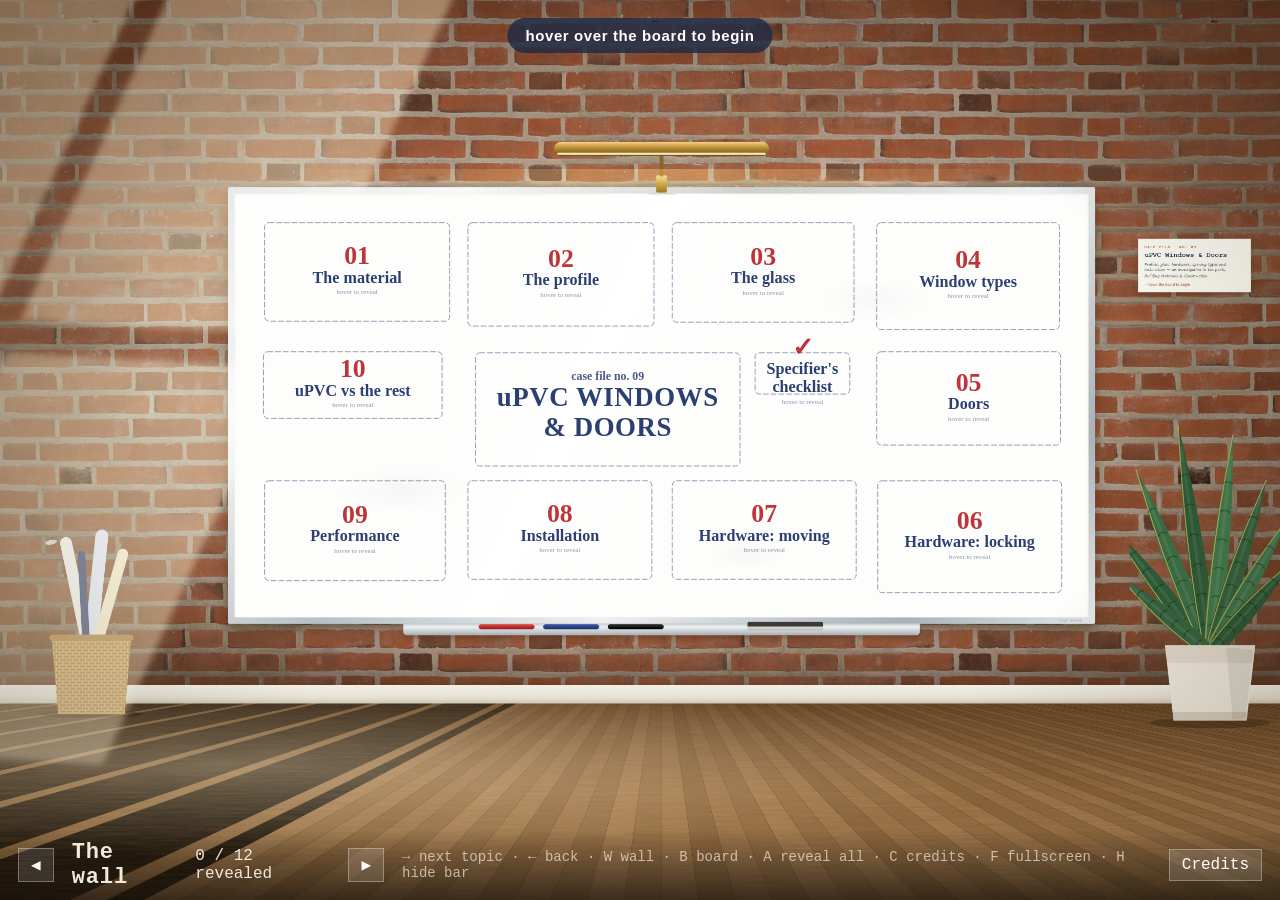
==== index.html @ 3cef437e "Fix wall image version string Co-Authored-By: Claude Opus 5.5 <noreply@anthropic.com>" ====
<!doctype html>
<html lang="en">
<head>
<meta charset="utf-8">
<meta name="viewport" content="width=device-width,initial-scale=1">
<title>uPVC Case Wall</title>
<style>

:root{
  --cork:#b07d4f; --ink:#1f2a44; --red:#b3121b; --paper:#fbf8f1; --note:#ffe36e; --note2:#ffd1dc; --note3:#c9f2c7;
  --hand:'Segoe Print','Ink Free','Bradley Hand','Comic Sans MS',cursive;
  --type:'Courier New',Courier,monospace;
  --body:'Segoe UI',Roboto,Helvetica,Arial,sans-serif;
}
*{box-sizing:border-box}
html,body{margin:0;height:100%;overflow:hidden;background:#2b1d12;font-family:var(--body);color:var(--ink)}
#viewport{position:fixed;inset:0;overflow:hidden;cursor:default}
#world{position:absolute;left:0;top:0;width:7600px;height:3600px;transform-origin:0 0;
  transition:transform 1.25s cubic-bezier(.65,0,.3,1);
  background-color:var(--cork);
  background-image:
    url("data:image/svg+xml,%3Csvg xmlns='http://www.w3.org/2000/svg' width='300' height='300'%3E%3Cfilter id='n'%3E%3CfeTurbulence type='fractalNoise' baseFrequency='.9' numOctaves='3' stitchTiles='stitch'/%3E%3CfeColorMatrix values='0 0 0 0 .25 0 0 0 0 .15 0 0 0 0 .05 0 0 0 .55 0'/%3E%3C/filter%3E%3Crect width='300' height='300' filter='url(%23n)'/%3E%3C/svg%3E"),
    url("data:image/svg+xml,%3Csvg xmlns='http://www.w3.org/2000/svg' width='600' height='600'%3E%3Cfilter id='m'%3E%3CfeTurbulence type='fractalNoise' baseFrequency='.012' numOctaves='2'/%3E%3CfeColorMatrix values='0 0 0 0 .95 0 0 0 0 .75 0 0 0 0 .5 0 0 0 .35 0'/%3E%3C/filter%3E%3Crect width='600' height='600' filter='url(%23m)'/%3E%3C/svg%3E");
}
#world::before{content:"";position:absolute;inset:-2500px;background:inherit;z-index:-1}
.cluster{position:absolute}
.item{position:absolute;transform:rotate(var(--r,0deg));transition:opacity .8s, filter .8s, box-shadow .4s;
  box-shadow:3px 6px 14px rgba(30,15,0,.45);cursor:zoom-in}
.item:hover{box-shadow:5px 10px 24px rgba(30,15,0,.6)}
.future .item{opacity:.28;filter:grayscale(.8) blur(1.2px)}
.current .item{opacity:1}

/* heading tabs */
.head{background:#1f2a44;color:#fff;padding:18px 26px 16px;font-family:var(--type);letter-spacing:.06em}
.head .no{color:#ffcf4a;font-size:22px;display:block}
.head h2{margin:2px 0 0;font-size:38px;line-height:1.1;text-transform:uppercase}
.head p{margin:8px 0 0;font-family:var(--hand);font-size:19px;color:#cfd8ee;letter-spacing:0}

/* index card */
.card{background:var(--paper);padding:22px 24px 20px;
  background-image:linear-gradient(transparent 46px,#e8a3a3 46px,#e8a3a3 48px,transparent 48px),
  repeating-linear-gradient(transparent 0 33px,#cfe0ef 33px 34px);background-position:0 0,0 14px}
.card h3{margin:0 0 14px;font-family:var(--type);font-size:23px;text-transform:uppercase;letter-spacing:.04em;color:var(--red);line-height:24px}
.card p,.card li{font-size:19px;line-height:28px;margin:0 0 6px}
.card ul,.card ol{margin:0;padding-left:22px}
.card b{color:#000}
.card .src{font-size:13px;color:#667;margin-top:8px;line-height:17px}

/* sticky note */
.note{background:var(--note);padding:26px 22px 22px;font-family:var(--hand);font-size:26px;line-height:1.25;text-align:center;
  box-shadow:2px 8px 12px rgba(30,15,0,.4)}
.note.pink{background:var(--note2)} .note.green{background:var(--note3)}
.note small{display:block;font-size:17px;margin-top:8px;opacity:.75}

/* polaroid */
.photo{background:#fff;padding:14px 14px 10px;margin:0}
.photo img{display:block;width:100%;height:auto}
.photo figcaption{font-family:var(--hand);font-size:19px;line-height:1.3;padding:10px 4px 2px;color:#222}
.photo figcaption small{display:block;font-family:var(--body);font-size:11.5px;color:#888;margin-top:5px;line-height:1.3}

/* drafting sheet */
.sheet{background:#fdfdfb;padding:18px 20px 16px;
  background-image:linear-gradient(#e3ecf5 1px,transparent 1px),linear-gradient(90deg,#e3ecf5 1px,transparent 1px);
  background-size:20px 20px;border:1px solid #c8d3df}
.sheet h3{margin:0 0 6px;font-family:var(--type);font-size:21px;text-transform:uppercase;letter-spacing:.05em;color:var(--ink)}
.sheet .sub{font-family:var(--hand);font-size:17px;color:#555;margin:0 0 8px}
.sheet svg{display:block;width:100%;height:auto}
.sheet .titleblock{display:flex;justify-content:space-between;border-top:2px solid var(--ink);margin-top:8px;padding-top:5px;font-family:var(--type);font-size:12px;color:#445}
svg text{font-family:'Segoe UI',Arial,sans-serif}
.lbl{font-size:15px;fill:#1f2a44}
.lblb{font-size:15px;fill:#b3121b;font-weight:700}
.num{font-size:15px;font-weight:700;fill:#fff;text-anchor:middle;dominant-baseline:central}
.hatch{fill:url(#hatch)}

/* tape strip */
.tape::before{content:"";position:absolute;top:-16px;left:50%;width:120px;height:32px;margin-left:-60px;
  background:rgba(240,235,200,.75);transform:rotate(-3deg);box-shadow:0 1px 2px rgba(0,0,0,.15)}

/* title card */
.title{background:#f4efe2;padding:40px 46px 34px;border:3px double #7a1b1b;text-align:center}
.title .stamp{display:inline-block;border:4px solid var(--red);color:var(--red);font-family:var(--type);font-weight:700;
  font-size:24px;padding:4px 16px;transform:rotate(-4deg);letter-spacing:.2em;opacity:.85}
.title h1{font-family:var(--type);font-size:72px;line-height:1.02;margin:18px 0 10px;letter-spacing:.02em}
.title h1 span{color:var(--red)}
.title p{font-family:var(--hand);font-size:26px;margin:6px 0}
.title .meta{font-family:var(--type);font-size:18px;color:#555;margin-top:18px;border-top:1px dashed #999;padding-top:12px}

table.cmp{border-collapse:collapse;width:100%;font-size:18px}
table.cmp th,table.cmp td{border:1px solid #9fb2c6;padding:7px 9px;text-align:left;vertical-align:top;background:rgba(255,255,255,.7)}
table.cmp th{background:#1f2a44;color:#fff;font-family:var(--type);font-size:17px;letter-spacing:.04em}
table.cmp td:first-child{font-weight:700;background:#eef3f8}
.win{color:#1a7f37;font-weight:700}

.flow{display:flex;flex-wrap:wrap;gap:10px 4px;align-items:center;margin-top:6px}
.flow span{background:#fff;border:2px solid var(--ink);padding:6px 10px;font-size:16px;font-weight:600}
.flow i{font-style:normal;color:var(--red);font-weight:700;font-size:20px}

/* strings & pins */
#strings,#pins{position:absolute;left:0;top:0;pointer-events:none;overflow:visible}
#pins{z-index:3}
#pins .pin{transition:opacity .8s}
#strings path{fill:none;stroke:#a5141c;stroke-width:3.2;stroke-linecap:round;filter:drop-shadow(2px 5px 2px rgba(0,0,0,.35));
  transition:stroke-dashoffset 1.4s ease-in-out .55s}
#strings path.thin{stroke-width:2.2;stroke:#6b0f14}
#strings path.hidden{stroke-dashoffset:var(--len)!important}

/* multipoint animation */
.mpl .rod{animation:none}
.current .mpl .rod,.play .mpl .rod{animation:rod 5s ease-in-out infinite}
.current .mpl .hdl,.play .mpl .hdl{animation:hdl 5s ease-in-out infinite}
@keyframes rod{0%,15%{transform:translateY(0)}35%,75%{transform:translateY(26px)}95%,100%{transform:translateY(0)}}
@keyframes hdl{0%,15%{transform:rotate(0deg)}35%,75%{transform:rotate(90deg)}95%,100%{transform:rotate(0deg)}}
.mpl .hdl{transform-origin:200px 280px;transform-box:view-box}
.mpl .state{font-family:var(--type)}

/* HUD */
#hud{position:fixed;left:0;right:0;bottom:0;display:flex;align-items:center;gap:18px;padding:10px 18px;
  background:linear-gradient(transparent,rgba(10,6,2,.85));color:#f3e9d8;font-family:var(--type);font-size:16px;z-index:5;
  transition:opacity .4s}
#hud .t{font-size:22px;font-weight:700;letter-spacing:.04em}
#hud .k{margin-left:auto;opacity:.7;font-size:14px}
#hud button{background:rgba(255,255,255,.12);color:#fff;border:1px solid rgba(255,255,255,.3);font:inherit;padding:6px 12px;cursor:pointer}
#hud button:hover{background:rgba(255,255,255,.25)}
#bar{position:fixed;left:0;top:0;height:4px;background:var(--red);z-index:6;transition:width .8s}
body.still *{transition:none!important}
body.clean #hud{opacity:0} body.clean #hud:hover{opacity:1}

#credits{position:fixed;inset:0;background:rgba(10,6,2,.82);display:none;z-index:10;overflow:auto;padding:40px 16px}
#credits.on{display:block}
#credits .in{max-width:900px;margin:0 auto;background:var(--paper);padding:30px 34px;font-size:15px;line-height:1.5}
#credits h2{font-family:var(--type);margin-top:0}
#credits a{color:#1d4f91;word-break:break-all}
#credits li{margin-bottom:6px}


/* ================= WALL SCENE ================= */
html,body{background:#cfc5b6}
#world{background:none!important;box-shadow:none!important;width:7600px;height:3600px}
#world::before{content:"";position:absolute;left:-7000px;top:-6000px;width:22000px;height:16000px;z-index:-3;
  background-color:#8a4a32;
  background-image:
    radial-gradient(ellipse 22% 26% at 30% 46%, rgba(255,235,205,.18), rgba(255,235,205,0) 70%),
    linear-gradient(to bottom, rgba(25,12,6,.45), rgba(25,12,6,0) 30%, rgba(25,12,6,0) 62%, rgba(25,12,6,.38) 66.5%),
    radial-gradient(ellipse 34% 30% at 49% 48%, rgba(0,0,0,0) 45%, rgba(20,10,5,.42)),
    url("tex/bricks.jpg");
  background-size:auto,auto,auto,5200px 5200px;
  background-position:0 0,0 0,0 0,1200px 330px}
#world::after{content:none;
  background-image:
    radial-gradient(ellipse 60% 45% at 52% 38%, rgba(255,250,240,.55), rgba(255,250,240,0) 70%),
    url("data:image/svg+xml,%3Csvg xmlns='http://www.w3.org/2000/svg' width='900' height='900'%3E%3Cfilter id='w'%3E%3CfeTurbulence type='fractalNoise' baseFrequency='.0045' numOctaves='4' seed='7'/%3E%3CfeColorMatrix values='0 0 0 0 .55 0 0 0 0 .47 0 0 0 0 .38 0 0 0 .28 0'/%3E%3C/filter%3E%3Crect width='900' height='900' filter='url(%23w)'/%3E%3C/svg%3E"),
    url("data:image/svg+xml,%3Csvg xmlns='http://www.w3.org/2000/svg' width='260' height='260'%3E%3Cfilter id='g'%3E%3CfeTurbulence type='fractalNoise' baseFrequency='.75' numOctaves='2'/%3E%3CfeColorMatrix values='0 0 0 0 .4 0 0 0 0 .34 0 0 0 0 .28 0 0 0 .22 0'/%3E%3C/filter%3E%3Crect width='260' height='260' filter='url(%23g)'/%3E%3C/svg%3E");
  background-size:auto,2400px 2400px,520px 520px}
.scene{position:absolute;pointer-events:none}
#floorold{display:none;
  background:
    linear-gradient(rgba(40,22,8,.55),rgba(40,22,8,0) 260px),
    repeating-linear-gradient(90deg,rgba(0,0,0,.18) 0 4px,transparent 4px 520px),
    repeating-linear-gradient(90deg,#b98a5c 0 260px,#a97a4e 260px 520px,#c39466 520px 780px,#ad7f52 780px 1040px);}
#floorold::after{content:"";position:absolute;inset:0;opacity:.35;
  background:url("data:image/svg+xml,%3Csvg xmlns='http://www.w3.org/2000/svg' width='400' height='120'%3E%3Cfilter id='f'%3E%3CfeTurbulence type='fractalNoise' baseFrequency='.004 .09' numOctaves='3'/%3E%3CfeColorMatrix values='0 0 0 0 .25 0 0 0 0 .13 0 0 0 0 .05 0 0 0 .9 0'/%3E%3C/filter%3E%3Crect width='400' height='120' filter='url(%23f)'/%3E%3C/svg%3E");background-size:1600px 480px}
#skirting{left:-7000px;top:4400px;width:22000px;height:170px;z-index:-2;background:linear-gradient(#f4efe7,#e6dfd3 70%,#cfc6b8);box-shadow:0 -6px 18px rgba(80,60,30,.12)}

/* the board */
#board{position:absolute;left:-230px;top:-230px;width:8060px;height:4060px;z-index:-1;border-radius:14px;
  background:linear-gradient(135deg,#d9dde1,#f7f8f9 18%,#b9bfc6 40%,#eef0f2 62%,#aab1b8 85%,#e4e7ea);
  box-shadow:0 90px 160px rgba(60,40,20,.34),0 24px 40px rgba(60,40,20,.28);padding:60px;pointer-events:auto}
#board .face{position:absolute;inset:60px;border-radius:4px;background:#fdfdfc;overflow:hidden;
  box-shadow:inset 0 0 0 2px rgba(0,0,0,.06), inset 0 8px 30px rgba(0,0,0,.05)}
#board .face::before{content:"";position:absolute;inset:0;
  background:linear-gradient(115deg,rgba(255,255,255,0) 30%,rgba(255,255,255,.9) 42%,rgba(255,255,255,0) 52%),
  radial-gradient(ellipse 900px 300px at 20% 70%,rgba(120,130,150,.06),transparent 70%),
  radial-gradient(ellipse 700px 260px at 75% 25%,rgba(120,130,150,.05),transparent 70%),
  radial-gradient(ellipse 500px 200px at 60% 85%,rgba(160,60,60,.035),transparent 70%)}
#board .brand{position:absolute;right:120px;bottom:16px;font:600 22px var(--body);color:#8b939b;letter-spacing:.25em}
#tray{left:1400px;top:3826px;width:4800px;height:110px;z-index:-1;border-radius:0 0 30px 30px;
  background:linear-gradient(#c3c9cf,#eef0f2 30%,#a7aeb5);box-shadow:0 30px 40px rgba(60,40,20,.25)}
#tray i{position:absolute;top:8px;height:44px;border-radius:22px;box-shadow:0 6px 8px rgba(0,0,0,.25)}
#lamp{left:2600px;top:-760px;width:2400px;height:600px;z-index:1}
#cone{left:-1400px;top:-400px;width:10400px;height:3600px;z-index:2;mix-blend-mode:soft-light;transition:opacity 1s;
  background:radial-gradient(ellipse 50% 60% at 50% 0%,rgba(255,236,190,.95),rgba(255,236,190,0) 70%)}
#gobo{left:-5200px;top:-2600px;width:5600px;height:7600px;z-index:2;transform:skewX(-22deg) rotate(3deg);
  filter:blur(34px);mix-blend-mode:screen;transition:opacity 1.2s;opacity:.55}
#gobo div{position:absolute;background:rgba(255,232,190,.75)}
#plant{left:8150px;top:1650px;width:1500px;height:3150px;z-index:1}
#basket{left:-2050px;top:2950px;width:1100px;height:1750px;z-index:1}
#label{position:absolute;left:8230px;top:250px;width:1050px;background:#faf7f1;padding:60px 60px 54px;z-index:1;
  box-shadow:0 22px 40px rgba(60,40,20,.25);font-family:var(--type);pointer-events:none}
#label h4{font-size:30px;letter-spacing:.3em;color:#9a3b2b;margin:0 0 26px}
#label h5{font:700 64px/1.05 var(--type);margin:0 0 26px;color:#1f2a44}
#label p{font:34px/1.4 var(--hand);color:#444;margin:0 0 14px}
#label .hint{margin-top:34px;font:600 30px var(--body);color:#9a3b2b;letter-spacing:.06em}
body.inboard #gobo{opacity:.45} body.inboard #cone{opacity:.5}
body.zoomed #gobo, body.zoomed #cone{opacity:0}

/* zones (hidden topics) */
.zone{position:absolute;z-index:4;cursor:pointer;transition:opacity .6s}
.zone svg{position:absolute;inset:0;width:100%;height:100%;overflow:visible}
.zone rect{fill:rgba(255,255,255,0);stroke:#2b3f73;stroke-width:9;stroke-dasharray:46 26;stroke-linecap:round;opacity:.5;transition:opacity .3s,fill .3s}
.zone:hover rect{opacity:.95;fill:rgba(255,236,150,.12)}
.zone .zt{position:absolute;left:0;right:0;top:50%;transform:translateY(-55%);text-align:center;font-family:'Ink Free','Segoe Print',var(--hand);color:#2b3f73}
.zone .zt b{display:block;font-size:240px;line-height:1;color:#b3121b;opacity:.85}
.zone .zt span{display:block;font-size:150px;line-height:1.1;font-weight:700}
.zone .zt em{display:block;font-size:64px;font-style:normal;opacity:.55;margin-top:18px}
.zone.big .zt span{font-size:250px;letter-spacing:.02em}
.zone.big .zt b{font-size:110px;color:#2b3f73}
.zone.gone{opacity:0;pointer-events:none}

/* cards appear one by one */
.cluster{pointer-events:none}
.cluster .item{opacity:0;transform:translateY(-60px) rotate(calc(var(--r,0deg) + 5deg)) scale(1.08);
  transition:opacity .45s ease var(--d,0s),transform .75s cubic-bezier(.2,1.5,.45,1) var(--d,0s),box-shadow .3s;
  box-shadow:2px 10px 18px rgba(40,40,60,.22),0 1px 3px rgba(0,0,0,.15)}
.cluster.shown{pointer-events:auto}
.cluster.shown .item{opacity:1;transform:rotate(var(--r,0deg))}
.cluster.shown .item:hover{box-shadow:4px 18px 30px rgba(40,40,60,.3)}
#strings path{stroke:#2b3f73!important;stroke-width:10!important;opacity:.75;filter:none!important;stroke-linejoin:round;transition:stroke-dashoffset 1.2s ease-in-out!important}
#strings path.hidden{stroke-dashoffset:var(--len)!important}
body.still #strings path,body.still #pins .pin{transition:none!important}
#pins .pin{opacity:0;transform:translateY(-14px);transition:opacity .3s ease var(--d,0s),transform .45s cubic-bezier(.2,1.6,.4,1) var(--d,0s)}
#pins .pin.on{opacity:1;transform:none}
.mpl .rod{animation:rod 5s ease-in-out infinite!important}.mpl .hdl{animation:hdl 5s ease-in-out infinite!important}

#hint{position:fixed;top:18px;left:50%;transform:translateX(-50%);z-index:6;background:rgba(31,42,68,.82);color:#fff;
  font:600 15px var(--body);letter-spacing:.04em;padding:9px 18px;border-radius:30px;transition:opacity .5s;pointer-events:none}
#vignette{position:fixed;inset:0;pointer-events:none;z-index:4;background:radial-gradient(ellipse at 50% 45%,transparent 55%,rgba(50,30,10,.28))}
#hud{background:linear-gradient(transparent,rgba(25,18,10,.75))}


#world::before{display:none!important}
html,body{background:#d6c9b6}
#board{background:transparent!important;box-shadow:none!important}
#board .face,#board .brand,.scene,#label{display:none!important}
#sceneimg{position:absolute;left:-4000px;top:-2600px;width:15000px;height:9000px;z-index:-2;pointer-events:none;user-select:none}
</style>
</head>
<body>
<div id="bar"></div>
<div id="viewport">
<div id="world">
<svg width="0" height="0" style="position:absolute">
  <defs>
    <pattern id="hatch" width="8" height="8" patternUnits="userSpaceOnUse" patternTransform="rotate(45)"><rect width="8" height="8" fill="#d9d9d9"/><line x1="0" y1="0" x2="0" y2="8" stroke="#666" stroke-width="2"/></pattern>
    <pattern id="brick" width="16" height="16" patternUnits="userSpaceOnUse" patternTransform="rotate(45)"><rect width="16" height="16" fill="#f1d9c4"/><line x1="0" y1="0" x2="0" y2="16" stroke="#b07a55" stroke-width="2"/></pattern>
    <pattern id="foam" width="10" height="10" patternUnits="userSpaceOnUse"><rect width="10" height="10" fill="#ffe08a"/><circle cx="3" cy="3" r="1.6" fill="#e0b740"/><circle cx="8" cy="7" r="1.2" fill="#e0b740"/></pattern>
    <marker id="arr" viewBox="0 0 10 10" refX="8" refY="5" markerWidth="7" markerHeight="7" orient="auto-start-reverse"><path d="M0,0 L10,5 L0,10 z" fill="#b3121b"/></marker>
    <marker id="arrb" viewBox="0 0 10 10" refX="8" refY="5" markerWidth="7" markerHeight="7" orient="auto-start-reverse"><path d="M0,0 L10,5 L0,10 z" fill="#1f6fb5"/></marker>
    <marker id="arrk" viewBox="0 0 10 10" refX="8" refY="5" markerWidth="6" markerHeight="6" orient="auto-start-reverse"><path d="M0,0 L10,5 L0,10 z" fill="#1f2a44"/></marker>
    <marker id="mk" viewBox="0 0 20 20" refX="4" refY="10" markerWidth="5" markerHeight="5" orient="auto"><path d="M2,2 L16,10 L2,18" fill="none" stroke="#2b3f73" stroke-width="3.2" stroke-linecap="round" stroke-linejoin="round"/></marker>
    <filter id="rough" filterUnits="userSpaceOnUse" x="-3000" y="-3000" width="14000" height="10000"><feTurbulence type="fractalNoise" baseFrequency=".035" numOctaves="2" seed="3"/><feDisplacementMap in="SourceGraphic" scale="9"/></filter>
  </defs>
</svg>
<svg class="scene" id="floor" viewBox="0 0 22000 2400" preserveAspectRatio="none" style="left:-7000px;top:4560px;width:22000px;height:2400px;z-index:-2">
<defs><linearGradient id="fl" x1="0" y1="0" x2="0" y2="1"><stop offset="0" stop-color="#3a2210" stop-opacity=".55"/><stop offset=".35" stop-color="#3a2210" stop-opacity=".1"/><stop offset="1" stop-color="#fff" stop-opacity=".06"/></linearGradient>
<radialGradient id="sheen" cx=".3" cy=".25" r=".35"><stop offset="0" stop-color="#ffe9c6" stop-opacity=".45"/><stop offset="1" stop-color="#ffe9c6" stop-opacity="0"/></radialGradient>
<filter id="grain" x="0" y="0" width="1" height="1"><feTurbulence type="fractalNoise" baseFrequency=".002 .06" numOctaves="3" seed="5"/><feColorMatrix values="0 0 0 0 .2 0 0 0 0 .1 0 0 0 0 .03 0 0 0 .45 0"/><feComposite in2="SourceGraphic" operator="in"/></filter></defs>
<polygon points="4150,0 4245,0 -18180,2400 -18600,2400" fill="#b48557" stroke="rgba(60,35,15,.45)" stroke-width="3"/><polygon points="4245,0 4340,0 -17760,2400 -18180,2400" fill="undefined" stroke="rgba(60,35,15,.45)" stroke-width="3"/><polygon points="4340,0 4435,0 -17340,2400 -17760,2400" fill="undefined" stroke="rgba(60,35,15,.45)" stroke-width="3"/><polygon points="4435,0 4530,0 -16920,2400 -17340,2400" fill="undefined" stroke="rgba(60,35,15,.45)" stroke-width="3"/><polygon points="4530,0 4625,0 -16500,2400 -16920,2400" fill="undefined" stroke="rgba(60,35,15,.45)" stroke-width="3"/><polygon points="4625,0 4720,0 -16080,2400 -16500,2400" fill="undefined" stroke="rgba(60,35,15,.45)" stroke-width="3"/><polygon points="4720,0 4815,0 -15660,2400 -16080,2400" fill="#b48557" stroke="rgba(60,35,15,.45)" stroke-width="3"/><polygon points="4815,0 4910,0 -15240,2400 -15660,2400" fill="undefined" stroke="rgba(60,35,15,.45)" stroke-width="3"/><polygon points="4910,0 5005,0 -14820,2400 -15240,2400" fill="undefined" stroke="rgba(60,35,15,.45)" stroke-width="3"/><polygon points="5005,0 5100,0 -14400,2400 -14820,2400" fill="undefined" stroke="rgba(60,35,15,.45)" stroke-width="3"/><polygon points="5100,0 5195,0 -13980,2400 -14400,2400" fill="undefined" stroke="rgba(60,35,15,.45)" stroke-width="3"/><polygon points="5195,0 5290,0 -13560,2400 -13980,2400" fill="undefined" stroke="rgba(60,35,15,.45)" stroke-width="3"/><polygon points="5290,0 5385,0 -13140,2400 -13560,2400" fill="#b48557" stroke="rgba(60,35,15,.45)" stroke-width="3"/><polygon points="5385,0 5480,0 -12720,2400 -13140,2400" fill="undefined" stroke="rgba(60,35,15,.45)" stroke-width="3"/><polygon points="5480,0 5575,0 -12300,2400 -12720,2400" fill="undefined" stroke="rgba(60,35,15,.45)" stroke-width="3"/><polygon points="5575,0 5670,0 -11880,2400 -12300,2400" fill="undefined" stroke="rgba(60,35,15,.45)" stroke-width="3"/><polygon points="5670,0 5765,0 -11460,2400 -11880,2400" fill="undefined" stroke="rgba(60,35,15,.45)" stroke-width="3"/><polygon points="5765,0 5860,0 -11040,2400 -11460,2400" fill="undefined" stroke="rgba(60,35,15,.45)" stroke-width="3"/><polygon points="5860,0 5955,0 -10620,2400 -11040,2400" fill="#b48557" stroke="rgba(60,35,15,.45)" stroke-width="3"/><polygon points="5955,0 6050,0 -10200,2400 -10620,2400" fill="undefined" stroke="rgba(60,35,15,.45)" stroke-width="3"/><polygon points="6050,0 6145,0 -9780,2400 -10200,2400" fill="undefined" stroke="rgba(60,35,15,.45)" stroke-width="3"/><polygon points="6145,0 6240,0 -9360,2400 -9780,2400" fill="undefined" stroke="rgba(60,35,15,.45)" stroke-width="3"/><polygon points="6240,0 6335,0 -8940,2400 -9360,2400" fill="undefined" stroke="rgba(60,35,15,.45)" stroke-width="3"/><polygon points="6335,0 6430,0 -8520,2400 -8940,2400" fill="undefined" stroke="rgba(60,35,15,.45)" stroke-width="3"/><polygon points="6430,0 6525,0 -8100,2400 -8520,2400" fill="#b48557" stroke="rgba(60,35,15,.45)" stroke-width="3"/><polygon points="6525,0 6620,0 -7680,2400 -8100,2400" fill="undefined" stroke="rgba(60,35,15,.45)" stroke-width="3"/><polygon points="6620,0 6715,0 -7260,2400 -7680,2400" fill="undefined" stroke="rgba(60,35,15,.45)" stroke-width="3"/><polygon points="6715,0 6810,0 -6840,2400 -7260,2400" fill="undefined" stroke="rgba(60,35,15,.45)" stroke-width="3"/><polygon points="6810,0 6905,0 -6420,2400 -6840,2400" fill="undefined" stroke="rgba(60,35,15,.45)" stroke-width="3"/><polygon points="6905,0 7000,0 -6000,2400 -6420,2400" fill="undefined" stroke="rgba(60,35,15,.45)" stroke-width="3"/><polygon points="7000,0 7095,0 -5580,2400 -6000,2400" fill="#b48557" stroke="rgba(60,35,15,.45)" stroke-width="3"/><polygon points="7095,0 7190,0 -5160,2400 -5580,2400" fill="undefined" stroke="rgba(60,35,15,.45)" stroke-width="3"/><polygon points="7190,0 7285,0 -4740,2400 -5160,2400" fill="undefined" stroke="rgba(60,35,15,.45)" stroke-width="3"/><polygon points="7285,0 7380,0 -4320,2400 -4740,2400" fill="undefined" stroke="rgba(60,35,15,.45)" stroke-width="3"/><polygon points="7380,0 7475,0 -3900,2400 -4320,2400" fill="undefined" stroke="rgba(60,35,15,.45)" stroke-width="3"/><polygon points="7475,0 7570,0 -3480,2400 -3900,2400" fill="undefined" stroke="rgba(60,35,15,.45)" stroke-width="3"/><polygon points="7570,0 7665,0 -3060,2400 -3480,2400" fill="#b48557" stroke="rgba(60,35,15,.45)" stroke-width="3"/><polygon points="7665,0 7760,0 -2640,2400 -3060,2400" fill="undefined" stroke="rgba(60,35,15,.45)" stroke-width="3"/><polygon points="7760,0 7855,0 -2220,2400 -2640,2400" fill="undefined" stroke="rgba(60,35,15,.45)" stroke-width="3"/><polygon points="7855,0 7950,0 -1800,2400 -2220,2400" fill="undefined" stroke="rgba(60,35,15,.45)" stroke-width="3"/><polygon points="7950,0 8045,0 -1380,2400 -1800,2400" fill="undefined" stroke="rgba(60,35,15,.45)" stroke-width="3"/><polygon points="8045,0 8140,0 -960,2400 -1380,2400" fill="undefined" stroke="rgba(60,35,15,.45)" stroke-width="3"/><polygon points="8140,0 8235,0 -540,2400 -960,2400" fill="#b48557" stroke="rgba(60,35,15,.45)" stroke-width="3"/><polygon points="8235,0 8330,0 -120,2400 -540,2400" fill="undefined" stroke="rgba(60,35,15,.45)" stroke-width="3"/><polygon points="8330,0 8425,0 300,2400 -120,2400" fill="undefined" stroke="rgba(60,35,15,.45)" stroke-width="3"/><polygon points="8425,0 8520,0 720,2400 300,2400" fill="undefined" stroke="rgba(60,35,15,.45)" stroke-width="3"/><polygon points="8520,0 8615,0 1140,2400 720,2400" fill="undefined" stroke="rgba(60,35,15,.45)" stroke-width="3"/><polygon points="8615,0 8710,0 1560,2400 1140,2400" fill="undefined" stroke="rgba(60,35,15,.45)" stroke-width="3"/><polygon points="8710,0 8805,0 1980,2400 1560,2400" fill="#b48557" stroke="rgba(60,35,15,.45)" stroke-width="3"/><polygon points="8805,0 8900,0 2400,2400 1980,2400" fill="undefined" stroke="rgba(60,35,15,.45)" stroke-width="3"/><polygon points="8900,0 8995,0 2820,2400 2400,2400" fill="undefined" stroke="rgba(60,35,15,.45)" stroke-width="3"/><polygon points="8995,0 9090,0 3240,2400 2820,2400" fill="undefined" stroke="rgba(60,35,15,.45)" stroke-width="3"/><polygon points="9090,0 9185,0 3660,2400 3240,2400" fill="undefined" stroke="rgba(60,35,15,.45)" stroke-width="3"/><polygon points="9185,0 9280,0 4080,2400 3660,2400" fill="undefined" stroke="rgba(60,35,15,.45)" stroke-width="3"/><polygon points="9280,0 9375,0 4500,2400 4080,2400" fill="#b48557" stroke="rgba(60,35,15,.45)" stroke-width="3"/><polygon points="9375,0 9470,0 4920,2400 4500,2400" fill="undefined" stroke="rgba(60,35,15,.45)" stroke-width="3"/><polygon points="9470,0 9565,0 5340,2400 4920,2400" fill="#bf8f60" stroke="rgba(60,35,15,.45)" stroke-width="3"/><polygon points="9565,0 9660,0 5760,2400 5340,2400" fill="#aa7d50" stroke="rgba(60,35,15,.45)" stroke-width="3"/><polygon points="9660,0 9755,0 6180,2400 5760,2400" fill="#b88a5a" stroke="rgba(60,35,15,.45)" stroke-width="3"/><polygon points="9755,0 9850,0 6600,2400 6180,2400" fill="#9f7347" stroke="rgba(60,35,15,.45)" stroke-width="3"/><polygon points="9850,0 9945,0 7020,2400 6600,2400" fill="#b48557" stroke="rgba(60,35,15,.45)" stroke-width="3"/><polygon points="9945,0 10040,0 7440,2400 7020,2400" fill="#a67a4d" stroke="rgba(60,35,15,.45)" stroke-width="3"/><polygon points="10040,0 10135,0 7860,2400 7440,2400" fill="#bf8f60" stroke="rgba(60,35,15,.45)" stroke-width="3"/><polygon points="10135,0 10230,0 8280,2400 7860,2400" fill="#aa7d50" stroke="rgba(60,35,15,.45)" stroke-width="3"/><polygon points="10230,0 10325,0 8700,2400 8280,2400" fill="#b88a5a" stroke="rgba(60,35,15,.45)" stroke-width="3"/><polygon points="10325,0 10420,0 9120,2400 8700,2400" fill="#9f7347" stroke="rgba(60,35,15,.45)" stroke-width="3"/><polygon points="10420,0 10515,0 9540,2400 9120,2400" fill="#b48557" stroke="rgba(60,35,15,.45)" stroke-width="3"/><polygon points="10515,0 10610,0 9960,2400 9540,2400" fill="#a67a4d" stroke="rgba(60,35,15,.45)" stroke-width="3"/><polygon points="10610,0 10705,0 10380,2400 9960,2400" fill="#bf8f60" stroke="rgba(60,35,15,.45)" stroke-width="3"/><polygon points="10705,0 10800,0 10800,2400 10380,2400" fill="#aa7d50" stroke="rgba(60,35,15,.45)" stroke-width="3"/><polygon points="10800,0 10895,0 11220,2400 10800,2400" fill="#b88a5a" stroke="rgba(60,35,15,.45)" stroke-width="3"/><polygon points="10895,0 10990,0 11640,2400 11220,2400" fill="#9f7347" stroke="rgba(60,35,15,.45)" stroke-width="3"/><polygon points="10990,0 11085,0 12060,2400 11640,2400" fill="#b48557" stroke="rgba(60,35,15,.45)" stroke-width="3"/><polygon points="11085,0 11180,0 12480,2400 12060,2400" fill="#a67a4d" stroke="rgba(60,35,15,.45)" stroke-width="3"/><polygon points="11180,0 11275,0 12900,2400 12480,2400" fill="#bf8f60" stroke="rgba(60,35,15,.45)" stroke-width="3"/><polygon points="11275,0 11370,0 13320,2400 12900,2400" fill="#aa7d50" stroke="rgba(60,35,15,.45)" stroke-width="3"/><polygon points="11370,0 11465,0 13740,2400 13320,2400" fill="#b88a5a" stroke="rgba(60,35,15,.45)" stroke-width="3"/><polygon points="11465,0 11560,0 14160,2400 13740,2400" fill="#9f7347" stroke="rgba(60,35,15,.45)" stroke-width="3"/><polygon points="11560,0 11655,0 14580,2400 14160,2400" fill="#b48557" stroke="rgba(60,35,15,.45)" stroke-width="3"/><polygon points="11655,0 11750,0 15000,2400 14580,2400" fill="#a67a4d" stroke="rgba(60,35,15,.45)" stroke-width="3"/><polygon points="11750,0 11845,0 15420,2400 15000,2400" fill="#bf8f60" stroke="rgba(60,35,15,.45)" stroke-width="3"/><polygon points="11845,0 11940,0 15840,2400 15420,2400" fill="#aa7d50" stroke="rgba(60,35,15,.45)" stroke-width="3"/><polygon points="11940,0 12035,0 16260,2400 15840,2400" fill="#b88a5a" stroke="rgba(60,35,15,.45)" stroke-width="3"/><polygon points="12035,0 12130,0 16680,2400 16260,2400" fill="#9f7347" stroke="rgba(60,35,15,.45)" stroke-width="3"/><polygon points="12130,0 12225,0 17100,2400 16680,2400" fill="#b48557" stroke="rgba(60,35,15,.45)" stroke-width="3"/><polygon points="12225,0 12320,0 17520,2400 17100,2400" fill="#a67a4d" stroke="rgba(60,35,15,.45)" stroke-width="3"/><polygon points="12320,0 12415,0 17940,2400 17520,2400" fill="#bf8f60" stroke="rgba(60,35,15,.45)" stroke-width="3"/><polygon points="12415,0 12510,0 18360,2400 17940,2400" fill="#aa7d50" stroke="rgba(60,35,15,.45)" stroke-width="3"/><polygon points="12510,0 12605,0 18780,2400 18360,2400" fill="#b88a5a" stroke="rgba(60,35,15,.45)" stroke-width="3"/><polygon points="12605,0 12700,0 19200,2400 18780,2400" fill="#9f7347" stroke="rgba(60,35,15,.45)" stroke-width="3"/><polygon points="12700,0 12795,0 19620,2400 19200,2400" fill="#b48557" stroke="rgba(60,35,15,.45)" stroke-width="3"/><polygon points="12795,0 12890,0 20040,2400 19620,2400" fill="#a67a4d" stroke="rgba(60,35,15,.45)" stroke-width="3"/><polygon points="12890,0 12985,0 20460,2400 20040,2400" fill="#bf8f60" stroke="rgba(60,35,15,.45)" stroke-width="3"/><polygon points="12985,0 13080,0 20880,2400 20460,2400" fill="#aa7d50" stroke="rgba(60,35,15,.45)" stroke-width="3"/><polygon points="13080,0 13175,0 21300,2400 20880,2400" fill="#b88a5a" stroke="rgba(60,35,15,.45)" stroke-width="3"/><polygon points="13175,0 13270,0 21720,2400 21300,2400" fill="#9f7347" stroke="rgba(60,35,15,.45)" stroke-width="3"/><polygon points="13270,0 13365,0 22140,2400 21720,2400" fill="#b48557" stroke="rgba(60,35,15,.45)" stroke-width="3"/><polygon points="13365,0 13460,0 22560,2400 22140,2400" fill="#a67a4d" stroke="rgba(60,35,15,.45)" stroke-width="3"/><polygon points="13460,0 13555,0 22980,2400 22560,2400" fill="#bf8f60" stroke="rgba(60,35,15,.45)" stroke-width="3"/><polygon points="13555,0 13650,0 23400,2400 22980,2400" fill="#aa7d50" stroke="rgba(60,35,15,.45)" stroke-width="3"/><polygon points="13650,0 13745,0 23820,2400 23400,2400" fill="#b88a5a" stroke="rgba(60,35,15,.45)" stroke-width="3"/><polygon points="13745,0 13840,0 24240,2400 23820,2400" fill="#9f7347" stroke="rgba(60,35,15,.45)" stroke-width="3"/><polygon points="13840,0 13935,0 24660,2400 24240,2400" fill="#b48557" stroke="rgba(60,35,15,.45)" stroke-width="3"/><polygon points="13935,0 14030,0 25080,2400 24660,2400" fill="#a67a4d" stroke="rgba(60,35,15,.45)" stroke-width="3"/><polygon points="14030,0 14125,0 25500,2400 25080,2400" fill="#bf8f60" stroke="rgba(60,35,15,.45)" stroke-width="3"/><polygon points="14125,0 14220,0 25920,2400 25500,2400" fill="#aa7d50" stroke="rgba(60,35,15,.45)" stroke-width="3"/><polygon points="14220,0 14315,0 26340,2400 25920,2400" fill="#b88a5a" stroke="rgba(60,35,15,.45)" stroke-width="3"/><polygon points="14315,0 14410,0 26760,2400 26340,2400" fill="#9f7347" stroke="rgba(60,35,15,.45)" stroke-width="3"/><polygon points="14410,0 14505,0 27180,2400 26760,2400" fill="#b48557" stroke="rgba(60,35,15,.45)" stroke-width="3"/><polygon points="14505,0 14600,0 27600,2400 27180,2400" fill="#a67a4d" stroke="rgba(60,35,15,.45)" stroke-width="3"/><polygon points="14600,0 14695,0 28020,2400 27600,2400" fill="#bf8f60" stroke="rgba(60,35,15,.45)" stroke-width="3"/><polygon points="14695,0 14790,0 28440,2400 28020,2400" fill="#aa7d50" stroke="rgba(60,35,15,.45)" stroke-width="3"/><polygon points="14790,0 14885,0 28860,2400 28440,2400" fill="#b88a5a" stroke="rgba(60,35,15,.45)" stroke-width="3"/><polygon points="14885,0 14980,0 29280,2400 28860,2400" fill="#9f7347" stroke="rgba(60,35,15,.45)" stroke-width="3"/><polygon points="14980,0 15075,0 29700,2400 29280,2400" fill="#b48557" stroke="rgba(60,35,15,.45)" stroke-width="3"/><polygon points="15075,0 15170,0 30120,2400 29700,2400" fill="#a67a4d" stroke="rgba(60,35,15,.45)" stroke-width="3"/><polygon points="15170,0 15265,0 30540,2400 30120,2400" fill="#bf8f60" stroke="rgba(60,35,15,.45)" stroke-width="3"/><polygon points="15265,0 15360,0 30960,2400 30540,2400" fill="#aa7d50" stroke="rgba(60,35,15,.45)" stroke-width="3"/><polygon points="15360,0 15455,0 31380,2400 30960,2400" fill="#b88a5a" stroke="rgba(60,35,15,.45)" stroke-width="3"/><polygon points="15455,0 15550,0 31800,2400 31380,2400" fill="#9f7347" stroke="rgba(60,35,15,.45)" stroke-width="3"/><polygon points="15550,0 15645,0 32220,2400 31800,2400" fill="#b48557" stroke="rgba(60,35,15,.45)" stroke-width="3"/><polygon points="15645,0 15740,0 32640,2400 32220,2400" fill="#a67a4d" stroke="rgba(60,35,15,.45)" stroke-width="3"/><polygon points="15740,0 15835,0 33060,2400 32640,2400" fill="#bf8f60" stroke="rgba(60,35,15,.45)" stroke-width="3"/><polygon points="15835,0 15930,0 33480,2400 33060,2400" fill="#aa7d50" stroke="rgba(60,35,15,.45)" stroke-width="3"/><polygon points="15930,0 16025,0 33900,2400 33480,2400" fill="#b88a5a" stroke="rgba(60,35,15,.45)" stroke-width="3"/><polygon points="16025,0 16120,0 34320,2400 33900,2400" fill="#9f7347" stroke="rgba(60,35,15,.45)" stroke-width="3"/><polygon points="16120,0 16215,0 34740,2400 34320,2400" fill="#b48557" stroke="rgba(60,35,15,.45)" stroke-width="3"/><polygon points="16215,0 16310,0 35160,2400 34740,2400" fill="#a67a4d" stroke="rgba(60,35,15,.45)" stroke-width="3"/><polygon points="16310,0 16405,0 35580,2400 35160,2400" fill="#bf8f60" stroke="rgba(60,35,15,.45)" stroke-width="3"/><polygon points="16405,0 16500,0 36000,2400 35580,2400" fill="#aa7d50" stroke="rgba(60,35,15,.45)" stroke-width="3"/><polygon points="16500,0 16595,0 36420,2400 36000,2400" fill="#b88a5a" stroke="rgba(60,35,15,.45)" stroke-width="3"/><polygon points="16595,0 16690,0 36840,2400 36420,2400" fill="#9f7347" stroke="rgba(60,35,15,.45)" stroke-width="3"/><polygon points="16690,0 16785,0 37260,2400 36840,2400" fill="#b48557" stroke="rgba(60,35,15,.45)" stroke-width="3"/><polygon points="16785,0 16880,0 37680,2400 37260,2400" fill="#a67a4d" stroke="rgba(60,35,15,.45)" stroke-width="3"/><polygon points="16880,0 16975,0 38100,2400 37680,2400" fill="#bf8f60" stroke="rgba(60,35,15,.45)" stroke-width="3"/><polygon points="16975,0 17070,0 38520,2400 38100,2400" fill="#aa7d50" stroke="rgba(60,35,15,.45)" stroke-width="3"/><polygon points="17070,0 17165,0 38940,2400 38520,2400" fill="#b88a5a" stroke="rgba(60,35,15,.45)" stroke-width="3"/><polygon points="17165,0 17260,0 39360,2400 38940,2400" fill="#9f7347" stroke="rgba(60,35,15,.45)" stroke-width="3"/><polygon points="17260,0 17355,0 39780,2400 39360,2400" fill="#b48557" stroke="rgba(60,35,15,.45)" stroke-width="3"/><polygon points="17355,0 17450,0 40200,2400 39780,2400" fill="#a67a4d" stroke="rgba(60,35,15,.45)" stroke-width="3"/><line x1="0" y1="0" x2="22000" y2="0" stroke="rgba(60,35,15,.0)" /><line x1="0" y1="51" x2="22000" y2="51" stroke="rgba(60,35,15,.0)" /><line x1="0" y1="153" x2="22000" y2="153" stroke="rgba(60,35,15,.0)" /><line x1="0" y1="293" x2="22000" y2="293" stroke="rgba(60,35,15,.0)" /><line x1="0" y1="464" x2="22000" y2="464" stroke="rgba(60,35,15,.0)" /><line x1="0" y1="664" x2="22000" y2="664" stroke="rgba(60,35,15,.0)" /><line x1="0" y1="889" x2="22000" y2="889" stroke="rgba(60,35,15,.0)" /><line x1="0" y1="1137" x2="22000" y2="1137" stroke="rgba(60,35,15,.0)" /><line x1="0" y1="1408" x2="22000" y2="1408" stroke="rgba(60,35,15,.0)" /><rect width="22000" height="2400" filter="url(#grain)" fill="#000"/><rect width="22000" height="2400" fill="url(#fl)"/><rect width="22000" height="2400" fill="url(#sheen)"/></svg><div class="scene" id="skirting"></div>
<div class="scene" id="gobo">
  <div style="left:0;top:0;width:2650px;height:3600px"></div><div style="left:2950px;top:0;width:2650px;height:3600px"></div>
  <div style="left:0;top:3900px;width:2650px;height:3700px"></div><div style="left:2950px;top:3900px;width:2650px;height:3700px"></div></div>
<img id="sceneimg" src="img/wall.jpg?v=3f953483" alt="" draggable="false"><div id="board"><div class="face"></div><div class="brand">CASE · BOARD</div></div>
<div class="scene" id="tray"><i style="left:700px;width:520px;background:linear-gradient(#e14b4b,#9e1b1b)"></i><i style="left:1300px;width:520px;background:linear-gradient(#3d5bb0,#1f2f66)"></i><i style="left:1900px;width:520px;background:linear-gradient(#333,#000)"></i><i style="left:3200px;width:700px;height:70px;top:-14px;border-radius:12px;background:linear-gradient(#3a3a3a 0 60%,#d8d1c4 60%)"></i></div>
<svg class="scene" id="lamp" viewBox="0 0 2400 600">
  <defs><linearGradient id="brass" x1="0" y1="0" x2="0" y2="1"><stop offset="0" stop-color="#f3d38a"/><stop offset=".45" stop-color="#b8892f"/><stop offset="1" stop-color="#6e4c14"/></linearGradient></defs>
  <rect x="1150" y="420" width="100" height="160" rx="12" fill="url(#brass)"/>
  <path d="M1200 430 C1200 300 1200 240 1200 200" stroke="#8a6420" stroke-width="34" fill="none"/>
  <rect x="200" y="110" width="2000" height="130" rx="65" fill="url(#brass)"/>
  <rect x="230" y="210" width="1940" height="20" rx="10" fill="#fff6d8" opacity=".9"/>
  <ellipse cx="1200" cy="600" rx="140" ry="18" fill="rgba(0,0,0,.15)"/></svg>
<div class="scene" id="cone"></div>
<svg class="scene" id="plant" viewBox="0 0 1500 3150">
  <ellipse cx="750" cy="3100" rx="560" ry="50" fill="rgba(40,20,5,.35)"/>
  <g transform="translate(750 2450) rotate(-38)"><path d="M-60 0 C-120 -675 -30 -1275 0 -1500 C30 -1275 120 -675 60 0 Z" fill="#2f5d3a"/>
   <path d="M-50 -10 C-102 -675 -24 -1260 0 -1490" stroke="#c9b65a" stroke-width="10" fill="none" opacity=".8"/>
   <path d="M0 -40 V-1350" stroke="rgba(255,255,255,.08)" stroke-width="30"/>
   <path d="M-48 -180 q48 -40 96 0" stroke="rgba(10,30,15,.35)" stroke-width="12" fill="none"/><path d="M-48 -375 q48 -40 96 0" stroke="rgba(10,30,15,.35)" stroke-width="12" fill="none"/><path d="M-48 -570 q48 -40 96 0" stroke="rgba(10,30,15,.35)" stroke-width="12" fill="none"/><path d="M-48 -765 q48 -40 96 0" stroke="rgba(10,30,15,.35)" stroke-width="12" fill="none"/><path d="M-48 -960 q48 -40 96 0" stroke="rgba(10,30,15,.35)" stroke-width="12" fill="none"/><path d="M-48 -1155 q48 -40 96 0" stroke="rgba(10,30,15,.35)" stroke-width="12" fill="none"/></g><g transform="translate(750 2450) rotate(-22)"><path d="M-60 0 C-120 -832.5 -30 -1572.5 0 -1850 C30 -1572.5 120 -832.5 60 0 Z" fill="#3b6e45"/>
   <path d="M-50 -10 C-102 -832.5 -24 -1554 0 -1840" stroke="#c9b65a" stroke-width="10" fill="none" opacity=".8"/>
   <path d="M0 -40 V-1665" stroke="rgba(255,255,255,.08)" stroke-width="30"/>
   <path d="M-48 -222 q48 -40 96 0" stroke="rgba(10,30,15,.35)" stroke-width="12" fill="none"/><path d="M-48 -462.5 q48 -40 96 0" stroke="rgba(10,30,15,.35)" stroke-width="12" fill="none"/><path d="M-48 -703 q48 -40 96 0" stroke="rgba(10,30,15,.35)" stroke-width="12" fill="none"/><path d="M-48 -943.5 q48 -40 96 0" stroke="rgba(10,30,15,.35)" stroke-width="12" fill="none"/><path d="M-48 -1184 q48 -40 96 0" stroke="rgba(10,30,15,.35)" stroke-width="12" fill="none"/><path d="M-48 -1424.5 q48 -40 96 0" stroke="rgba(10,30,15,.35)" stroke-width="12" fill="none"/></g><g transform="translate(750 2450) rotate(-8)"><path d="M-60 0 C-120 -967.5 -30 -1827.5 0 -2150 C30 -1827.5 120 -967.5 60 0 Z" fill="#2d5a37"/>
   <path d="M-50 -10 C-102 -967.5 -24 -1806 0 -2140" stroke="#c9b65a" stroke-width="10" fill="none" opacity=".8"/>
   <path d="M0 -40 V-1935" stroke="rgba(255,255,255,.08)" stroke-width="30"/>
   <path d="M-48 -258 q48 -40 96 0" stroke="rgba(10,30,15,.35)" stroke-width="12" fill="none"/><path d="M-48 -537.5 q48 -40 96 0" stroke="rgba(10,30,15,.35)" stroke-width="12" fill="none"/><path d="M-48 -817 q48 -40 96 0" stroke="rgba(10,30,15,.35)" stroke-width="12" fill="none"/><path d="M-48 -1096.5 q48 -40 96 0" stroke="rgba(10,30,15,.35)" stroke-width="12" fill="none"/><path d="M-48 -1376 q48 -40 96 0" stroke="rgba(10,30,15,.35)" stroke-width="12" fill="none"/><path d="M-48 -1655.5 q48 -40 96 0" stroke="rgba(10,30,15,.35)" stroke-width="12" fill="none"/></g><g transform="translate(750 2450) rotate(6)"><path d="M-60 0 C-120 -922.5 -30 -1742.5 0 -2050 C30 -1742.5 120 -922.5 60 0 Z" fill="#41784c"/>
   <path d="M-50 -10 C-102 -922.5 -24 -1722 0 -2040" stroke="#c9b65a" stroke-width="10" fill="none" opacity=".8"/>
   <path d="M0 -40 V-1845" stroke="rgba(255,255,255,.08)" stroke-width="30"/>
   <path d="M-48 -246 q48 -40 96 0" stroke="rgba(10,30,15,.35)" stroke-width="12" fill="none"/><path d="M-48 -512.5 q48 -40 96 0" stroke="rgba(10,30,15,.35)" stroke-width="12" fill="none"/><path d="M-48 -779 q48 -40 96 0" stroke="rgba(10,30,15,.35)" stroke-width="12" fill="none"/><path d="M-48 -1045.5 q48 -40 96 0" stroke="rgba(10,30,15,.35)" stroke-width="12" fill="none"/><path d="M-48 -1312 q48 -40 96 0" stroke="rgba(10,30,15,.35)" stroke-width="12" fill="none"/><path d="M-48 -1578.5 q48 -40 96 0" stroke="rgba(10,30,15,.35)" stroke-width="12" fill="none"/></g><g transform="translate(750 2450) rotate(18)"><path d="M-60 0 C-120 -765 -30 -1445 0 -1700 C30 -1445 120 -765 60 0 Z" fill="#335f3d"/>
   <path d="M-50 -10 C-102 -765 -24 -1428 0 -1690" stroke="#c9b65a" stroke-width="10" fill="none" opacity=".8"/>
   <path d="M0 -40 V-1530" stroke="rgba(255,255,255,.08)" stroke-width="30"/>
   <path d="M-48 -204 q48 -40 96 0" stroke="rgba(10,30,15,.35)" stroke-width="12" fill="none"/><path d="M-48 -425 q48 -40 96 0" stroke="rgba(10,30,15,.35)" stroke-width="12" fill="none"/><path d="M-48 -646 q48 -40 96 0" stroke="rgba(10,30,15,.35)" stroke-width="12" fill="none"/><path d="M-48 -867 q48 -40 96 0" stroke="rgba(10,30,15,.35)" stroke-width="12" fill="none"/><path d="M-48 -1088 q48 -40 96 0" stroke="rgba(10,30,15,.35)" stroke-width="12" fill="none"/><path d="M-48 -1309 q48 -40 96 0" stroke="rgba(10,30,15,.35)" stroke-width="12" fill="none"/></g><g transform="translate(750 2450) rotate(30)"><path d="M-60 0 C-120 -652.5 -30 -1232.5 0 -1450 C30 -1232.5 120 -652.5 60 0 Z" fill="#3d7148"/>
   <path d="M-50 -10 C-102 -652.5 -24 -1218 0 -1440" stroke="#c9b65a" stroke-width="10" fill="none" opacity=".8"/>
   <path d="M0 -40 V-1305" stroke="rgba(255,255,255,.08)" stroke-width="30"/>
   <path d="M-48 -174 q48 -40 96 0" stroke="rgba(10,30,15,.35)" stroke-width="12" fill="none"/><path d="M-48 -362.5 q48 -40 96 0" stroke="rgba(10,30,15,.35)" stroke-width="12" fill="none"/><path d="M-48 -551 q48 -40 96 0" stroke="rgba(10,30,15,.35)" stroke-width="12" fill="none"/><path d="M-48 -739.5 q48 -40 96 0" stroke="rgba(10,30,15,.35)" stroke-width="12" fill="none"/><path d="M-48 -928 q48 -40 96 0" stroke="rgba(10,30,15,.35)" stroke-width="12" fill="none"/><path d="M-48 -1116.5 q48 -40 96 0" stroke="rgba(10,30,15,.35)" stroke-width="12" fill="none"/></g><g transform="translate(750 2450) rotate(-50)"><path d="M-60 0 C-120 -495 -30 -935 0 -1100 C30 -935 120 -495 60 0 Z" fill="#356240"/>
   <path d="M-50 -10 C-102 -495 -24 -924 0 -1090" stroke="#c9b65a" stroke-width="10" fill="none" opacity=".8"/>
   <path d="M0 -40 V-990" stroke="rgba(255,255,255,.08)" stroke-width="30"/>
   <path d="M-48 -132 q48 -40 96 0" stroke="rgba(10,30,15,.35)" stroke-width="12" fill="none"/><path d="M-48 -275 q48 -40 96 0" stroke="rgba(10,30,15,.35)" stroke-width="12" fill="none"/><path d="M-48 -418 q48 -40 96 0" stroke="rgba(10,30,15,.35)" stroke-width="12" fill="none"/><path d="M-48 -561 q48 -40 96 0" stroke="rgba(10,30,15,.35)" stroke-width="12" fill="none"/><path d="M-48 -704 q48 -40 96 0" stroke="rgba(10,30,15,.35)" stroke-width="12" fill="none"/><path d="M-48 -847 q48 -40 96 0" stroke="rgba(10,30,15,.35)" stroke-width="12" fill="none"/></g><g transform="translate(750 2450) rotate(42)"><path d="M-60 0 C-120 -517.5 -30 -977.5 0 -1150 C30 -977.5 120 -517.5 60 0 Z" fill="#2c5636"/>
   <path d="M-50 -10 C-102 -517.5 -24 -966 0 -1140" stroke="#c9b65a" stroke-width="10" fill="none" opacity=".8"/>
   <path d="M0 -40 V-1035" stroke="rgba(255,255,255,.08)" stroke-width="30"/>
   <path d="M-48 -138 q48 -40 96 0" stroke="rgba(10,30,15,.35)" stroke-width="12" fill="none"/><path d="M-48 -287.5 q48 -40 96 0" stroke="rgba(10,30,15,.35)" stroke-width="12" fill="none"/><path d="M-48 -437 q48 -40 96 0" stroke="rgba(10,30,15,.35)" stroke-width="12" fill="none"/><path d="M-48 -586.5 q48 -40 96 0" stroke="rgba(10,30,15,.35)" stroke-width="12" fill="none"/><path d="M-48 -736 q48 -40 96 0" stroke="rgba(10,30,15,.35)" stroke-width="12" fill="none"/><path d="M-48 -885.5 q48 -40 96 0" stroke="rgba(10,30,15,.35)" stroke-width="12" fill="none"/></g>
  <path d="M330 2380 H1170 L1090 3080 H410 Z" fill="#efe9df"/><path d="M330 2380 H1170 L1150 2540 H350 Z" fill="#e2dacd"/>
  <path d="M410 3080 H1090 L1100 3000 H400 Z" fill="#d8cfc1"/><path d="M900 2400 L1150 2420 L1080 3060 L960 3070 Z" fill="rgba(0,0,0,.07)"/></svg>
<svg class="scene" id="basket" viewBox="0 0 1100 1750">
  <defs><pattern id="weave" width="60" height="60" patternUnits="userSpaceOnUse"><rect width="60" height="60" fill="#c49a5f"/><path d="M0 15 H60 M0 45 H60" stroke="#a87c43" stroke-width="12"/><path d="M15 0 V30 M45 30 V60" stroke="#dcb77d" stroke-width="10"/></pattern></defs>
  <ellipse cx="550" cy="1720" rx="470" ry="36" fill="rgba(40,20,5,.35)"/>
  <g><rect x="380" y="60" width="110" height="1300" rx="55" fill="#f4f1ea" transform="rotate(-12 435 700)"/><ellipse cx="300" cy="80" rx="55" ry="22" fill="#d9d2c4" transform="rotate(-12 435 700)"/></g>
  <g><rect x="520" y="0" width="120" height="1350" rx="60" fill="#dfe8f1" transform="rotate(6 580 700)"/></g>
  <g><rect x="640" y="160" width="100" height="1200" rx="50" fill="#f6e7c8" transform="rotate(16 690 760)"/></g>
  <g><rect x="450" y="200" width="70" height="1150" rx="35" fill="#2b3f73" transform="rotate(-3 485 760)"/></g>
  <path d="M180 1000 H920 L860 1720 H240 Z" fill="url(#weave)"/><rect x="160" y="980" width="780" height="60" rx="30" fill="#a87c43"/></svg>
<div id="label"><h4>CASE FILE · NO. 09</h4><h5>uPVC Windows &amp; Doors</h5>
  <p>Profiles, glass, hardware, opening types and installation — an investigation in ten parts.</p>
  <p>Building Materials &amp; Construction</p><div class="hint">→ hover the board to begin</div></div>
<svg id="strings" width="7600" height="3600"></svg>

<!-- ================= HERO (step 1) ================= -->
<div class="cluster" data-step="1" data-name="The case" style="left:2000px;top:1300px">
  <div class="item title head-anchor" id="title" style="left:1180px;top:110px;width:1320px;--r:-.6deg">
    <div class="stamp">CASE FILE · NO. 09</div>
    <h1><span>uPVC</span> WINDOWS<br>&amp; DOORS</h1>
    <p>profiles · glass · hardware · types · installation</p>
    <p>“A window is a machine in a hole in the wall.”</p>
    <div class="meta">Architecture Studio — Building Materials &amp; Construction · Presented by ______________</div>
  </div>

  <div class="item sheet" style="left:100px;top:40px;width:860px;--r:1deg">
    <h3>Anatomy of a uPVC window</h3>
    <p class="sub">elevation, seen from inside — every part has a job</p>
    <svg viewBox="0 0 640 600">
      <!-- frame -->
      <rect x="60" y="20" width="520" height="520" fill="#fff" stroke="#1f2a44" stroke-width="6"/>
      <rect x="80" y="40" width="480" height="480" fill="none" stroke="#1f2a44" stroke-width="2"/>
      <!-- mullion -->
      <rect x="300" y="40" width="40" height="480" fill="#fff" stroke="#1f2a44" stroke-width="2"/>
      <!-- fixed light glass -->
      <rect x="96" y="56" width="188" height="448" fill="#dcecf7" stroke="#1f2a44"/>
      <text x="190" y="290" text-anchor="middle" class="lbl" style="font-size:20px;opacity:.6">FIXED</text>
      <!-- sash -->
      <rect x="350" y="50" width="200" height="460" fill="#fff" stroke="#1f2a44" stroke-width="4"/>
      <rect x="374" y="74" width="152" height="412" fill="#dcecf7" stroke="#1f2a44"/>
      <!-- opening symbol tilt & turn -->
      <path d="M374 74 L526 280 L374 486" fill="none" stroke="#1f2a44" stroke-dasharray="8 6"/>
      <path d="M374 74 L450 486 L526 74" fill="none" stroke="#1f2a44" stroke-dasharray="3 5" opacity=".6"/>
      <!-- handle -->
      <rect x="356" y="262" width="14" height="40" rx="4" fill="#1f2a44"/>
      <rect x="360" y="296" width="8" height="58" rx="4" fill="#1f2a44"/>
      <!-- hinges -->
      <rect x="546" y="80" width="12" height="34" fill="#888"/><rect x="546" y="470" width="12" height="34" fill="#888"/>
      <!-- locking points -->
      <g fill="#b3121b"><circle cx="352" cy="130" r="6"/><circle cx="352" cy="420" r="6"/><circle cx="450" cy="54" r="6"/><circle cx="450" cy="506" r="6"/></g>
      <!-- drain slots -->
      <g fill="#1f6fb5"><rect x="130" y="527" width="34" height="6" rx="3"/><rect x="430" y="527" width="34" height="6" rx="3"/></g>
      <!-- callouts -->
      <g stroke="#b3121b" stroke-width="1.6">
        <line x1="30" y1="60" x2="62" y2="60"/><line x1="610" y1="200" x2="555" y2="200"/>
        <line x1="320" y1="565" x2="320" y2="520"/><line x1="30" y1="300" x2="150" y2="300"/>
        <line x1="610" y1="96" x2="558" y2="96"/><line x1="610" y1="300" x2="372" y2="300"/>
        <line x1="610" y1="420" x2="358" y2="420"/><line x1="147" y1="575" x2="147" y2="533"/>
        <line x1="610" y1="140" x2="526" y2="140"/>
      </g>
      <g>
        <circle cx="22" cy="60" r="13" fill="#b3121b"/><text x="22" y="60" class="num">1</text>
        <circle cx="618" cy="200" r="13" fill="#b3121b"/><text x="618" y="200" class="num">2</text>
        <circle cx="320" cy="578" r="13" fill="#b3121b"/><text x="320" y="578" class="num">3</text>
        <circle cx="22" cy="300" r="13" fill="#b3121b"/><text x="22" y="300" class="num">4</text>
        <circle cx="618" cy="140" r="13" fill="#b3121b"/><text x="618" y="140" class="num">5</text>
        <circle cx="618" cy="300" r="13" fill="#b3121b"/><text x="618" y="300" class="num">6</text>
        <circle cx="618" cy="96" r="13" fill="#b3121b"/><text x="618" y="96" class="num">7</text>
        <circle cx="618" cy="420" r="13" fill="#b3121b"/><text x="618" y="420" class="num">8</text>
        <circle cx="147" cy="586" r="13" fill="#b3121b"/><text x="147" y="586" class="num">9</text>
      </g>
    </svg>
    <p style="font-size:17px;line-height:25px;margin:8px 0 0;columns:2">
      <b>1</b> Outer frame (fixed to wall)<br><b>2</b> Sash — the opening part<br><b>3</b> Mullion (vertical divider)<br>
      <b>4</b> Double-glazed unit<br><b>5</b> Glazing bead + gaskets<br><b>6</b> Handle → gearbox<br>
      <b>7</b> Hinges / stays<br><b>8</b> Locking points (cams)<br><b>9</b> Drainage slots
    </p>
  </div>

  <div class="item note" style="left:1260px;top:640px;width:330px;--r:3deg">Every part of a window has a job.<small>so let's investigate them one by one →</small></div>
  <div class="item note green" style="left:1660px;top:660px;width:360px;--r:-2.5deg">uPVC is the <u>most-used</u> window frame material in Germany &amp; the UK<small>and fast-growing in India since the 2000s</small></div>
  <div class="item note pink" style="left:2100px;top:630px;width:330px;--r:2deg">In US catalogues the same thing is called <b>“vinyl windows”</b></div>
</div>

<!-- ================= 01 MATERIAL (step 2) ================= -->
<div class="cluster" data-step="2" data-name="01 · The material" style="left:100px;top:100px">
  <div class="item head" style="left:40px;top:30px;width:560px;--r:-1deg"><span class="no">01 / 10</span><h2>The material</h2><p>what is “uPVC” actually?</p></div>

  <div class="item card" style="left:40px;top:250px;width:600px;--r:.8deg">
    <h3>u · P · V · C</h3>
    <p><b>Unplasticised PolyVinyl Chloride</b> — rigid PVC with <b>no plasticisers</b>. (Soft PVC — hoses, cable sheathing — has them added.)</p>
    <p><b>Typical recipe:</b> PVC resin + heat stabilisers (calcium-zinc; lead was phased out in Europe by 2015) + impact modifiers + titanium dioxide (UV protection &amp; the white colour) + lubricants/fillers.</p>
    <p>It is a <b>thermoplastic</b>: it softens with heat, so it can be <b>extruded, fusion-welded and recycled</b>.</p>
  </div>

  <div class="item note" style="left:690px;top:40px;width:270px;--r:-4deg">Why doesn't it rot or rust?</div>
  <div class="item card" style="left:690px;top:240px;width:330px;--r:2deg">
    <h3>Because…</h3>
    <p>No wood fibre to rot, no exposed metal to corrode. Moisture, salt air and most chemicals don't attack it.</p>
    <p>Maintenance = <b>wash it</b>. No painting.</p>
  </div>

  <figure class="item photo" style="left:1070px;top:40px;width:300px;--r:2.5deg">
    <img src="img/india.jpg" alt="White uPVC window with golden grill in Pondicherry">
    <figcaption>uPVC in India — Pondicherry. Note the separate security grill outside.<small>Photo: iMahesh · CC BY-SA 4.0 · Wikimedia Commons</small></figcaption>
  </figure>
  <figure class="item photo" style="left:1400px;top:90px;width:300px;--r:-2deg">
    <img src="img/dh.jpg" alt="White vinyl double hung window">
    <figcaption>“Vinyl” double-hung window, USA — same material.<small>Photo: Tucker T · CC0 · Wikimedia Commons</small></figcaption>
  </figure>

  <div class="item sheet" style="left:40px;top:700px;width:980px;--r:-.5deg">
    <h3>How a window is made — factory flow</h3>
    <div class="flow">
      <span>PVC compound (dry blend)</span><i>→</i><span>Extrusion through a die</span><i>→</i><span>Calibrate &amp; cool</span><i>→</i><span>Cut to length, 45° mitre</span><i>→</i>
      <span>Insert steel, screw</span><i>→</i><span>Fusion-weld corners (~240 °C)</span><i>→</i><span>Clean weld bead</span><i>→</i><span>Fit hardware &amp; gaskets</span><i>→</i><span>Glaze</span><i>→</i><span>Test &amp; dispatch</span>
    </div>
  </div>

  <div class="item card" style="left:1070px;top:610px;width:600px;--r:1.2deg">
    <h3>Colours &amp; finishes</h3>
    <ul>
      <li><b>White</b> is standard (through-coloured).</li>
      <li><b>Foil laminates</b> — woodgrain (golden oak, walnut) or greys like anthracite.</li>
      <li>Dark colours absorb sun → <b>hotter profile, more expansion</b>, so makers cap sash sizes and add more steel.</li>
    </ul>
  </div>
</div>

<!-- ================= 02 PROFILE (step 3) ================= -->
<div class="cluster" data-step="3" data-name="02 · The profile" style="left:2000px;top:100px">
  <div class="item head" style="left:40px;top:30px;width:560px;--r:.8deg"><span class="no">02 / 10</span><h2>The profile</h2><p>the hollow skeleton of the frame</p></div>

  <div class="item sheet" style="left:30px;top:220px;width:780px;--r:-.7deg">
    <h3>Section through sash &amp; frame (schematic)</h3>
    <svg viewBox="0 0 640 420">
      <text x="20" y="20" class="lblb">OUTSIDE</text><text x="250" y="20" class="lblb" text-anchor="end">INSIDE</text>
      <!-- glass -->
      <rect x="100" y="30" width="7" height="150" fill="#bfe0f5" stroke="#1f2a44"/>
      <rect x="133" y="30" width="7" height="150" fill="#bfe0f5" stroke="#1f2a44"/>
      <rect x="107" y="152" width="26" height="14" fill="#9aa" stroke="#1f2a44"/>
      <g fill="#c58b2b"><circle cx="113" cy="159" r="2"/><circle cx="120" cy="159" r="2"/><circle cx="127" cy="159" r="2"/></g>
      <rect x="100" y="166" width="40" height="12" fill="#333"/>
      <!-- sash -->
      <path d="M72 120 H98 V182 H186 V120 H200 V270 H72 Z" fill="#fff" stroke="#1f2a44" stroke-width="2.5"/>
      <line x1="110" y1="182" x2="110" y2="270" stroke="#1f2a44" stroke-width="2"/><line x1="170" y1="182" x2="170" y2="270" stroke="#1f2a44" stroke-width="2"/>
      <line x1="72" y1="210" x2="110" y2="210" stroke="#1f2a44" stroke-width="1.5"/>
      <path d="M116 190 H164 V262 H116 Z M122 196 V256 H158 V196" fill="url(#hatch)" stroke="#555" fill-rule="evenodd"/>
      <!-- glazing bead -->
      <path d="M142 120 H184 V180 H142 Z" fill="#fff" stroke="#1f2a44" stroke-width="2"/>
      <!-- gaskets -->
      <g fill="#111"><rect x="93" y="122" width="7" height="12" rx="3"/><rect x="140" y="122" width="7" height="12" rx="3"/>
        <rect x="72" y="270" width="12" height="8" rx="3"/><rect x="190" y="270" width="10" height="8" rx="3"/></g>
      <!-- frame -->
      <path d="M50 230 H66 V278 H210 V250 H226 V380 H50 Z" fill="#fff" stroke="#1f2a44" stroke-width="2.5"/>
      <line x1="96" y1="278" x2="96" y2="380" stroke="#1f2a44" stroke-width="2"/><line x1="182" y1="278" x2="182" y2="380" stroke="#1f2a44" stroke-width="2"/>
      <line x1="182" y1="330" x2="226" y2="330" stroke="#1f2a44" stroke-width="1.5"/>
      <path d="M104 290 H174 V372 H104 Z M111 297 V365 H167 V297" fill="url(#hatch)" stroke="#555" fill-rule="evenodd"/>
      <!-- hardware groove -->
      <rect x="140" y="262" width="26" height="8" fill="#ffcf4a" stroke="#1f2a44"/>
      <!-- drainage path -->
      <path d="M70 262 Q68 290 80 300 T64 360 L30 375" fill="none" stroke="#1f6fb5" stroke-width="2.5" stroke-dasharray="6 4" marker-end="url(#arrb)"/>
      <rect x="47" y="366" width="6" height="12" fill="#fff"/>
      <!-- leaders -->
      <g stroke="#b3121b" stroke-width="1.4" fill="none">
        <path d="M120 60 H330"/><path d="M175 140 H330"/><path d="M96 128 L80 100 H330"/>
        <path d="M150 220 H330"/><path d="M140 330 H330"/><path d="M220 300 H330"/><path d="M60 330 L30 300 V218"/>
        <path d="M160 266 L330 266"/>
      </g>
      <g class="lbl">
        <text x="338" y="65">Double-glazed unit (24–44 mm)</text>
        <text x="338" y="105">EPDM gaskets — seal glass &amp; sash</text>
        <text x="338" y="145">Glazing bead — clips in from INSIDE</text>
        <text x="338" y="225">Sash profile + steel reinforcement</text>
        <text x="338" y="271">Euro groove — hardware runs here</text>
        <text x="338" y="305">Inner chambers = insulating air</text>
        <text x="338" y="335">Frame profile + steel reinforcement</text>
      </g>
      <text x="2" y="196" class="lbl" style="fill:#1f6fb5;font-size:13px">drainage</text><text x="2" y="212" class="lbl" style="fill:#1f6fb5;font-size:13px">chamber</text>
      <text x="20" y="405" class="lbl" style="fill:#1f6fb5">weep slot → water exits outside</text>
    </svg>
    <div class="titleblock"><span>DWG 02-A</span><span>NOT TO SCALE</span><span>typical 70 mm system</span></div>
  </div>

  <div class="item card" style="left:860px;top:30px;width:410px;--r:1.5deg">
    <h3>Chambers</h3>
    <p>The profile is a hollow extrusion split into <b>3 to 7 chambers</b>. Each trapped air pocket slows heat flow.</p>
    <p>Outer chamber → <b>drainage</b>. Middle → <b>steel</b>. Inner → <b>insulation &amp; screw fixing</b>.</p>
  </div>
  <div class="item card" style="left:1300px;top:60px;width:400px;--r:-1.8deg">
    <h3>Steel inside</h3>
    <p><b>Galvanised steel</b> U- or box-sections (≈1.5–2 mm) slide into the main chamber and are screwed in.</p>
    <p>They stop long or dark-coloured profiles from bowing under wind load and heat.</p>
    <p class="src">Some new systems are steel-free, using bonded glass instead (e.g. aluplast energeto).</p>
  </div>
  <div class="item card" style="left:860px;top:450px;width:410px;--r:-1deg">
    <h3>Ask for: depth &amp; class</h3>
    <p><b>Build depth</b>: 60 / 70 / 76 / 82 mm. Deeper = more chambers, thicker glass.</p>
    <p><b>EN 12608 wall class</b>: <b>A</b> ≥ 2.8 mm outer walls · B ≥ 2.5 mm · C = no minimum. Specify <b>Class A</b>.</p>
  </div>
  <div class="item note pink" style="left:1320px;top:470px;width:300px;--r:3.5deg">What happens to rain that gets past the seal?</div>
  <div class="item card" style="left:1290px;top:700px;width:410px;--r:1deg">
    <h3>Drained, not stopped</h3>
    <p>Water in the rebate falls into the <b>outer chamber</b> and leaves through hooded <b>weep slots</b>. Corners are <b>welded</b>, so there's no joint to leak.</p>
    <p><b>Never seal over drain slots!</b></p>
  </div>
</div>

<!-- ================= 03 GLASS (step 4) ================= -->
<div class="cluster" data-step="4" data-name="03 · The glass" style="left:3900px;top:100px">
  <div class="item head" style="left:40px;top:30px;width:520px;--r:-.8deg"><span class="no">03 / 10</span><h2>The glass</h2><p>70–80% of the window's area</p></div>

  <div class="item sheet" style="left:30px;top:220px;width:700px;--r:.6deg">
    <h3>Double-glazed unit (DGU) — edge detail</h3>
    <svg viewBox="0 0 600 400">
      <text x="30" y="24" class="lblb">OUTSIDE</text><text x="300" y="24" class="lblb">INSIDE</text>
      <rect x="90" y="40" width="22" height="300" fill="#bfe0f5" stroke="#1f2a44" stroke-width="2"/>
      <rect x="230" y="40" width="22" height="300" fill="#bfe0f5" stroke="#1f2a44" stroke-width="2"/>
      <rect x="112" y="40" width="118" height="245" fill="#eef6ff"/>
      <text x="171" y="130" text-anchor="middle" class="lbl" style="font-size:17px">argon gas</text>
      <text x="171" y="152" text-anchor="middle" class="lbl" style="font-size:13px">(or dry air)</text>
      <line x1="229" y1="44" x2="229" y2="280" stroke="#b3121b" stroke-width="3" stroke-dasharray="2 4"/>
      <rect x="118" y="255" width="106" height="32" fill="#a9b4bd" stroke="#1f2a44"/>
      <g fill="#c58b2b"><circle cx="135" cy="271" r="4"/><circle cx="152" cy="271" r="4"/><circle cx="169" cy="271" r="4"/><circle cx="186" cy="271" r="4"/><circle cx="203" cy="271" r="4"/></g>
      <rect x="112" y="255" width="6" height="32" fill="#222"/><rect x="224" y="255" width="6" height="32" fill="#222"/>
      <rect x="90" y="290" width="162" height="40" fill="#555"/>
      <!-- surface numbers -->
      <g><circle cx="78" cy="70" r="11" fill="#1f2a44"/><text x="78" y="70" class="num" style="font-size:13px">1</text>
        <circle cx="124" cy="70" r="11" fill="#1f2a44"/><text x="124" y="70" class="num" style="font-size:13px">2</text>
        <circle cx="218" cy="70" r="11" fill="#b3121b"/><text x="218" y="70" class="num" style="font-size:13px">3</text>
        <circle cx="264" cy="70" r="11" fill="#1f2a44"/><text x="264" y="70" class="num" style="font-size:13px">4</text></g>
      <!-- heat arrow -->
      <path d="M330 190 C300 185 260 190 236 200" fill="none" stroke="#e36414" stroke-width="3" marker-end="url(#arr)"/>
      <path d="M236 210 C260 225 300 228 330 225" fill="none" stroke="#e36414" stroke-width="3" stroke-dasharray="6 4" marker-end="url(#arr)"/>
      <text x="336" y="196" class="lbl" style="fill:#e36414">room heat…</text>
      <text x="336" y="232" class="lbl" style="fill:#e36414">…reflected back by low-E</text>
      <g stroke="#b3121b" stroke-width="1.4"><line x1="229" y1="110" x2="330" y2="110"/><line x1="200" y1="262" x2="330" y2="262"/>
        <line x1="227" y1="282" x2="330" y2="292"/><line x1="240" y1="320" x2="330" y2="322"/></g>
      <g class="lbl">
        <text x="336" y="104">Low-E coating on surface 3</text><text x="336" y="122" style="font-size:13px">(invisible metal-oxide layer)</text>
        <text x="336" y="266">Spacer bar filled with desiccant</text><text x="336" y="284" style="font-size:13px">beads absorb trapped moisture</text>
        <text x="336" y="300">Primary seal: butyl</text>
        <text x="336" y="326">Secondary seal: polysulphide/silicone</text>
      </g>
      <text x="101" y="372" text-anchor="middle" class="lbl" style="font-size:13px">4</text><text x="171" y="372" text-anchor="middle" class="lbl" style="font-size:13px">16 mm cavity</text><text x="241" y="372" text-anchor="middle" class="lbl" style="font-size:13px">4</text>
      <path d="M90 352 H252" stroke="#1f2a44" marker-start="url(#arrk)" marker-end="url(#arrk)"/>
      <text x="171" y="395" text-anchor="middle" class="lblb">“4-16-4” = 24 mm unit</text>
    </svg>
  </div>

  <div class="item sheet" style="left:770px;top:40px;width:520px;--r:-1.2deg">
    <h3>U-value: lower = warmer</h3>
    <p class="sub">centre-of-glass, W/m²K, typical figures</p>
    <svg viewBox="0 0 480 230">
      <g class="lbl" style="font-size:15px">
        <text x="0" y="30">Single 4 mm</text><text x="0" y="80">DGU air 4-12-4</text><text x="0" y="130">DGU low-E + argon</text><text x="0" y="180">Triple low-E + argon</text></g>
      <rect x="160" y="14" width="290" height="26" fill="#b3121b"/><text x="440" y="32" text-anchor="end" class="num">5.8</text>
      <rect x="160" y="64" width="140" height="26" fill="#e36414"/><text x="292" y="82" text-anchor="end" class="num">2.8</text>
      <rect x="160" y="114" width="55" height="26" fill="#3a86c8"/><text x="225" y="132" class="lbl" style="font-weight:700">1.1</text>
      <rect x="160" y="164" width="30" height="26" fill="#1a7f37"/><text x="198" y="182" class="lbl" style="font-weight:700">0.6</text>
      <text x="0" y="222" class="lbl" style="font-size:13px">U = heat (W) lost per m² for each 1 °C difference inside↔outside</text>
    </svg>
  </div>

  <figure class="item photo" style="left:1320px;top:30px;width:340px;--r:2.2deg">
    <img src="img/timber.jpg" alt="Cut-away window frame showing double glazing spacer with desiccant beads">
    <figcaption>Real cut-away: spot the <b>desiccant beads</b> in the spacer, the gaskets and the hardware groove. (Timber profile — same glazing logic.)<small>Photo: Kozuch · CC BY-SA 3.0 · Wikimedia Commons</small></figcaption>
  </figure>

  <div class="item card" style="left:770px;top:470px;width:520px;--r:1deg">
    <h3>Safety &amp; special glass</h3>
    <ul>
      <li><b>Toughened</b>: ~4–5× stronger, breaks into blunt cubes. Needed near floors &amp; in doors.</li>
      <li><b>Laminated</b>: PVB interlayer holds the shards together → security &amp; sound control.</li>
      <li><b>Acoustic</b>: uneven panes (e.g. 6-16-4) so the two panes don't vibrate together.</li>
      <li><b>Warm-edge spacer</b> (plastic/steel instead of aluminium) = less condensation at the edge.</li>
    </ul>
  </div>
  <div class="item note" style="left:1340px;top:700px;width:300px;--r:-3deg">Why do old double-glazed windows fog up <u>between</u> the panes?<small>the seal failed → desiccant saturated → replace the unit</small></div>
</div>

<!-- ================= 04 WINDOW TYPES (step 5) ================= -->
<div class="cluster" data-step="5" data-name="04 · Window types" style="left:5800px;top:100px">
  <div class="item head" style="left:40px;top:30px;width:560px;--r:1deg"><span class="no">04 / 10</span><h2>Window types</h2><p>how the sash moves</p></div>

  <div class="item sheet" style="left:30px;top:220px;width:860px;--r:-.5deg">
    <h3>Opening types — elevation symbols</h3>
    <p class="sub">drafting convention: the point of the triangle shows the <b>hinge side</b></p>
    <svg id="typesGrid" viewBox="0 0 800 460"></svg>
  </div>

  <figure class="item photo" style="left:930px;top:30px;width:360px;--r:-2deg">
    <img src="img/casement.jpg" alt="Pair of modern casement windows">
    <figcaption>Pair of side-hung casements<small>Photo: Stilfehler · CC BY-SA 4.0 · Wikimedia Commons</small></figcaption>
  </figure>
  <figure class="item photo" style="left:1330px;top:60px;width:330px;--r:2.4deg">
    <img src="img/sash.jpg" alt="uPVC vertical sliding sash windows on a period house">
    <figcaption>uPVC vertical sliding <b>sash</b> on a period house<small>Photo: Durajoin · CC BY-SA 4.0 · Wikimedia Commons</small></figcaption>
  </figure>

  <div class="item card" style="left:930px;top:470px;width:740px;--r:.8deg">
    <h3>Choosing one</h3>
    <p><b>Casement</b> — best seal, full opening; needs swing space outside.</p>
    <p><b>Sliding</b> — no swing, good for balconies; seal is weaker &amp; tracks need drainage.</p>
    <p><b>Tilt &amp; turn</b> — secure ventilation + glass cleaned from inside.</p>
    <p><b>Top-hung</b> — ventilate even in rain. <b>Fixed</b> — cheapest, best performance, biggest panes.</p>
  </div>
  <div class="item note green" style="left:90px;top:800px;width:320px;--r:-3deg">Which window for a 12th-floor flat?<small>tilt &amp; turn — cleanable from inside, secure tilt vent</small></div>
</div>

<!-- ================= 05 DOORS (step 6) ================= -->
<div class="cluster" data-step="6" data-name="05 · Doors" style="left:5800px;top:1300px">
  <div class="item head" style="left:40px;top:30px;width:520px;--r:-1deg"><span class="no">05 / 10</span><h2>Doors</h2><p>bigger, heavier, more hardware</p></div>

  <div class="item sheet" style="left:30px;top:210px;width:860px;--r:.6deg">
    <h3>Door types — elevation &amp; plan</h3>
    <svg id="doorsGrid" viewBox="0 0 800 490"></svg>
  </div>

  <figure class="item photo" style="left:930px;top:30px;width:420px;--r:2deg">
    <img src="img/liftslide.jpg" alt="Large lift and slide door">
    <figcaption><b>Lift &amp; slide</b>: turning the handle lifts the sash off its seals onto rollers; turning it back drops it down to seal tight.<small>Photo: Gretsch-Unitas · CC BY-SA 4.0 · Wikimedia Commons (timber shown; same gear in uPVC)</small></figcaption>
  </figure>
  <div class="item card" style="left:1380px;top:60px;width:300px;--r:-2deg">
    <h3>Bi-fold</h3>
    <p>Panels fold like a concertina onto rollers. One panel is a <b>“traffic door”</b> for daily use.</p>
  </div>
  <div class="item card" style="left:930px;top:560px;width:740px;--r:-.8deg">
    <h3>Entrance door kit</h3>
    <ul>
      <li><b>Multipoint lock</b>: hooks, bolts &amp; rollers along the whole edge — lifting the lever throws them.</li>
      <li><b>Euro-profile cylinder</b>: choose anti-snap / anti-bump.</li>
      <li><b>Flag hinges</b> or 3D-adjustable hinges (height, side, compression).</li>
      <li><b>Low aluminium threshold</b> (≈15–20 mm) for wheelchair access.</li>
      <li>Reinforced panels; sidelights in toughened or laminated glass.</li>
    </ul>
  </div>
</div>

<!-- ================= 06 HARDWARE – LOCKING (step 7) ================= -->
<div class="cluster" data-step="7" data-name="06 · Hardware: locking" style="left:5800px;top:2500px">
  <div class="item head" style="left:40px;top:30px;width:600px;--r:.8deg"><span class="no">06 / 10</span><h2>Hardware: locking</h2><p>one handle, many locking points</p></div>

  <div class="item sheet play-on-step" style="left:40px;top:220px;width:440px;--r:-1deg">
    <h3>Multipoint lock (espag)</h3>
    <p class="sub">turn the handle → bar slides → cams hook behind keeps</p>
    <svg class="mpl" viewBox="0 0 320 560">
      <rect x="40" y="20" width="40" height="520" fill="#fff" stroke="#1f2a44" stroke-width="2"/>
      <text x="60" y="552" text-anchor="middle" class="lbl" style="font-size:13px">FRAME</text>
      <rect x="90" y="20" width="60" height="520" fill="#fff" stroke="#1f2a44" stroke-width="2"/>
      <text x="120" y="552" text-anchor="middle" class="lbl" style="font-size:13px">SASH</text>
      <!-- keeps -->
      <g fill="#ffcf4a" stroke="#1f2a44"><path d="M58 92 h24 v26 h-24 z"/><path d="M58 202 h24 v26 h-24 z"/><path d="M58 352 h24 v26 h-24 z"/><path d="M58 462 h24 v26 h-24 z"/></g>
      <g class="rod">
        <rect x="100" y="40" width="12" height="480" fill="#9aa5b1" stroke="#1f2a44"/>
        <g fill="#1f2a44"><circle cx="88" cy="80" r="10"/><rect x="88" y="76" width="14" height="8"/>
          <circle cx="88" cy="190" r="10"/><rect x="88" y="186" width="14" height="8"/>
          <circle cx="88" cy="340" r="10"/><rect x="88" y="336" width="14" height="8"/>
          <circle cx="88" cy="450" r="10"/><rect x="88" y="446" width="14" height="8"/></g>
      </g>
      <rect x="118" y="262" width="28" height="44" fill="#ccc" stroke="#1f2a44"/>
      <g class="hdl"><rect x="190" y="270" width="20" height="20" rx="5" fill="#1f2a44"/><rect x="194" y="280" width="12" height="90" rx="6" fill="#1f2a44"/></g>
      <line x1="146" y1="284" x2="190" y2="280" stroke="#1f2a44" stroke-width="3"/>
      <g stroke="#b3121b" stroke-width="1.3"><line x1="83" y1="105" x2="230" y2="105"/><line x1="98" y1="190" x2="230" y2="175"/><line x1="112" y1="420" x2="230" y2="430"/><line x1="146" y1="300" x2="230" y2="330"/></g>
      <g class="lbl" style="font-size:14px"><text x="234" y="109">keep</text><text x="234" y="179">mushroom</text><text x="234" y="195">cam</text>
        <text x="234" y="434">drive bar</text><text x="234" y="334">gearbox</text><text x="234" y="350">in groove</text></g>
    </svg>
  </div>

  <div class="item card" style="left:520px;top:200px;width:500px;--r:1.4deg">
    <h3>Why so many points?</h3>
    <p>Each cam <b>pulls the sash onto the gasket</b> → airtight &amp; watertight — and every point is one more place a burglar has to defeat.</p>
    <p>Small sash: 2–3 points. Big door: 5–9 points (hooks + bolts + rollers).</p>
    <p><b>Eccentric cams</b> can be rotated to adjust the seal pressure.</p>
  </div>
  <figure class="item photo" style="left:1060px;top:30px;width:330px;--r:-2.5deg">
    <img src="img/diderot.jpg" alt="1771 engraving of espagnolette bolts from Diderot's Encyclopédie">
    <figcaption><b>1771</b> — Diderot's Encyclopédie already shows espagnolette rods. Today's lock is the same idea, hidden inside the profile.<small>Public domain · Wikimedia Commons</small></figcaption>
  </figure>
  <figure class="item photo" style="left:1420px;top:80px;width:270px;--r:2deg">
    <img src="img/espag.jpg" alt="Traditional espagnolette bar on shutters">
    <figcaption>A traditional espagnolette bar on shutters<small>Photo: Nerijp · CC BY-SA 3.0 · Wikimedia Commons</small></figcaption>
  </figure>
  <figure class="item photo" style="left:560px;top:600px;width:220px;--r:-3deg">
    <img src="img/handle.jpg" alt="White lockable window handle">
    <figcaption>Lockable handle — child safety<small>Photo: Sandra Hässig · CC BY-SA 4.0</small></figcaption>
  </figure>
  <div class="item note" style="left:840px;top:640px;width:300px;--r:3deg">Why does ONE handle lock FOUR points?<small>the bar connects them all — look left</small></div>
  <div class="item card" style="left:1200px;top:640px;width:470px;--r:-1deg">
    <h3>Security ratings</h3>
    <p><b>EN 1627 RC2</b> (Europe) / <b>PAS 24</b> (UK): tested against a burglar with simple tools. Needs the whole set — profile, hardware, glass and fixing.</p>
  </div>
</div>

<!-- ================= 07 HARDWARE – MOVING (step 8) ================= -->
<div class="cluster" data-step="8" data-name="07 · Hardware: moving" style="left:3900px;top:2500px">
  <div class="item head" style="left:40px;top:30px;width:600px;--r:-.8deg"><span class="no">07 / 10</span><h2>Hardware: moving</h2><p>hinges, stays &amp; the tilt-turn trick</p></div>

  <div class="item sheet" style="left:30px;top:210px;width:820px;--r:.6deg">
    <h3>Tilt &amp; turn — three handle positions</h3>
    <svg viewBox="0 0 780 300">
      <g id="tt"></g>
    </svg>
  </div>

  <div class="item sheet" style="left:890px;top:40px;width:780px;--r:-1deg">
    <h3>Friction stay (seen from above)</h3>
    <svg viewBox="0 0 700 330">
      <rect x="30" y="240" width="560" height="14" fill="#ffcf4a" stroke="#1f2a44"/>
      <text x="40" y="280" class="lbl">TRACK — screwed to the frame</text>
      <rect x="170" y="228" width="44" height="22" fill="#1f2a44"/>
      <line x1="192" y1="239" x2="520" y2="70" stroke="#9aa5b1" stroke-width="12" stroke-linecap="round"/>
      <line x1="200" y1="226" x2="530" y2="56" stroke="#1f2a44" stroke-width="14" opacity=".2"/>
      <line x1="470" y1="247" x2="356" y2="155" stroke="#555" stroke-width="9" stroke-linecap="round"/>
      <g fill="#b3121b"><circle cx="192" cy="239" r="6"/><circle cx="470" cy="247" r="6"/><circle cx="356" cy="155" r="6"/></g>
      <path d="M130 200 L180 232" stroke="#b3121b" marker-end="url(#arr)"/><path d="M230 210 L260 240" stroke="#b3121b" marker-end="url(#arr)"/>
      <text x="40" y="190" class="lblb">sliding shoe</text><text x="40" y="208" class="lbl" style="font-size:13px">friction pad holds any angle</text>
      <text x="380" y="40" class="lbl">sash arm — the sash is fixed along it</text>
      <text x="480" y="215" class="lbl">stay arm</text>
      <path d="M40 262 H186" stroke="#1f6fb5" stroke-width="3" marker-start="url(#arrb)" marker-end="url(#arrb)"/>
      <text x="40" y="318" class="lbl" style="fill:#1f6fb5">↑ gap opens at the hinge side → “easy-clean” from inside</text>
    </svg>
    <p style="font-size:17px;margin:4px 0 0">No visible hinges: the sash is carried on two stays (top &amp; bottom). <b>Egress stays</b> open to 90° for fire escape; <b>restrictors</b> limit opening to ~100 mm.</p>
  </div>

  <div class="item card" style="left:890px;top:560px;width:430px;--r:1.5deg">
    <h3>Hinges</h3>
    <p><b>Butt / flag hinges</b> on doors, often <b>3D-adjustable</b> — up/down, side-to-side and compression — so a sagging door is fixed with an Allen key.</p>
    <p>Tilt-turn sashes hang on a <b>corner hinge + top scissor arm</b>.</p>
  </div>
  <div class="item card" style="left:1350px;top:560px;width:330px;--r:-1.5deg">
    <h3>Small parts</h3>
    <p><b>Trickle vents</b> — slots in the head for background air.</p>
    <p><b>Misuse catch</b> — stops tilt &amp; turn happening at once.</p>
  </div>
  <div class="item note pink" style="left:200px;top:740px;width:320px;--r:-2deg">“Tilt-before-turn” handles swap the order — for schools &amp; kids' rooms</div>
</div>

<!-- ================= 08 INSTALLATION (step 9) ================= -->
<div class="cluster" data-step="9" data-name="08 · Installation" style="left:2000px;top:2500px">
  <div class="item head" style="left:40px;top:30px;width:540px;--r:1deg"><span class="no">08 / 10</span><h2>Installation</h2><p>a great window fitted badly is a bad window</p></div>

  <div class="item sheet" style="left:30px;top:210px;width:720px;--r:-.6deg">
    <h3>Sill section — the “3-layer” seal</h3>
    <svg viewBox="0 0 640 430">
      <text x="20" y="22" class="lblb">OUTSIDE</text><text x="560" y="22" class="lblb">INSIDE</text>
      <rect x="200" y="30" width="40" height="120" fill="#bfe0f5" stroke="#1f2a44"/>
      <rect x="170" y="150" width="110" height="60" fill="#fff" stroke="#1f2a44" stroke-width="2"/>
      <rect x="150" y="210" width="160" height="60" fill="#fff" stroke="#1f2a44" stroke-width="2.5"/>
      <line x1="190" y1="210" x2="190" y2="270" stroke="#1f2a44"/><line x1="270" y1="210" x2="270" y2="270" stroke="#1f2a44"/>
      <rect x="200" y="220" width="60" height="40" fill="url(#hatch)" stroke="#555"/>
      <rect x="150" y="270" width="160" height="26" fill="url(#foam)" stroke="#c9a23a"/>
      <rect x="215" y="270" width="30" height="26" fill="#222"/>
      <rect x="40" y="296" width="560" height="120" fill="url(#brick)" stroke="#8a5a3c"/>
      <path d="M150 262 L150 296 L40 316 L30 330 L40 330 L40 322 L150 300" fill="#d7dde3" stroke="#1f2a44"/>
      <rect x="140" y="262" width="10" height="38" fill="#3a86c8"/>
      <rect x="310" y="262" width="10" height="38" fill="#b3121b"/>
      <rect x="320" y="256" width="200" height="14" fill="#e8d5b5" stroke="#8a6d3b"/>
      <g stroke="#b3121b" stroke-width="1.3">
        <line x1="145" y1="280" x2="60" y2="230"/><line x1="315" y1="285" x2="420" y2="330"/><line x1="180" y1="285" x2="420" y2="370"/>
        <line x1="230" y1="290" x2="230" y2="345"/><line x1="40" y1="325" x2="20" y2="375"/><line x1="290" y1="240" x2="420" y2="200"/>
      </g>
      <g class="lbl" style="font-size:14px">
        <text x="20" y="214">OUTER: weather-tight,</text><text x="20" y="230">vapour-OPEN tape / sealant</text>
        <text x="424" y="326">INNER: airtight,</text><text x="424" y="342">vapour-TIGHT tape</text>
        <text x="424" y="375">MIDDLE: PU foam insulation</text>
        <text x="236" y="360">load-bearing packer</text>
        <text x="10" y="392">external sill with drip</text>
        <text x="424" y="196">frame on packers, steel inside</text>
      </g>
      <text x="320" y="425" text-anchor="middle" class="lblb">Rule: tighter on the inside than the outside</text>
    </svg>
  </div>

  <div class="item sheet" style="left:790px;top:30px;width:420px;--r:1.2deg">
    <h3>Fixing positions</h3>
    <svg viewBox="0 0 380 420">
      <rect x="60" y="30" width="260" height="340" fill="#fff" stroke="#1f2a44" stroke-width="5"/>
      <rect x="80" y="50" width="220" height="300" fill="#dcecf7" stroke="#1f2a44"/>
      <g fill="#b3121b"><circle cx="60" cy="70" r="7"/><circle cx="60" cy="200" r="7"/><circle cx="60" cy="330" r="7"/>
        <circle cx="320" cy="70" r="7"/><circle cx="320" cy="200" r="7"/><circle cx="320" cy="330" r="7"/>
        <circle cx="100" cy="30" r="7"/><circle cx="280" cy="30" r="7"/></g>
      <g fill="#222"><rect x="64" y="370" width="30" height="12"/><rect x="286" y="370" width="30" height="12"/></g>
      <path d="M30 30 V70" stroke="#1f2a44" marker-start="url(#arrk)" marker-end="url(#arrk)"/>
      <text x="4" y="58" class="lbl" style="font-size:12px" transform="rotate(-90 22 55)">≤150</text>
      <path d="M30 70 V200" stroke="#1f2a44" marker-start="url(#arrk)" marker-end="url(#arrk)"/>
      <text x="18" y="160" class="lbl" style="font-size:12px" transform="rotate(-90 22 140)">≤ 600–700 c/c</text>
      <text x="190" y="405" text-anchor="middle" class="lbl">● fixings  ▬ packers under corners/mullions</text>
    </svg>
  </div>

  <div class="item card" style="left:1240px;top:30px;width:440px;--r:-1.5deg">
    <h3>Sequence</h3>
    <ol>
      <li>Survey &amp; measure the opening; allow a 5–10 mm gap each side</li>
      <li>Set the frame on <b>load-bearing packers</b></li>
      <li>Plumb, level, square — check that the diagonals match</li>
      <li>Fix through the frame or with lugs into the wall</li>
      <li>Fill the gap with foam; seal inside &amp; outside</li>
      <li>Glaze on <b>glazing packers</b> (“toe &amp; heel”) so the sash stays square</li>
      <li>Adjust the hardware, test, keep drain slots clear</li>
    </ol>
  </div>
  <div class="item note green" style="left:820px;top:690px;width:330px;--r:-3deg">Why leave a gap? PVC <b>expands</b>: ~0.07 mm per metre per °C<small>a 2 m frame in a 40 °C swing moves ≈ 5–6 mm</small></div>
  <div class="item note" style="left:1240px;top:740px;width:310px;--r:2.5deg">Foam insulates —<br>it does NOT carry load.<small>packers &amp; fixings do</small></div>
</div>

<!-- ================= 09 PERFORMANCE (step 10) ================= -->
<div class="cluster" data-step="10" data-name="09 · Performance" style="left:100px;top:2500px">
  <div class="item head" style="left:40px;top:30px;width:560px;--r:-1deg"><span class="no">09 / 10</span><h2>Performance</h2><p>what the test certificates mean</p></div>

  <div class="item card" style="left:40px;top:220px;width:520px;--r:1deg">
    <h3>Thermal</h3>
    <p>PVC conducts heat at λ ≈ <b>0.17 W/mK</b>. Aluminium: ≈ <b>160</b> — <b>~1000× more</b>. That's why aluminium needs a “thermal break”.</p>
    <p>Typical double-glazed uPVC window: <b>U<sub>w</sub> ≈ 1.2–1.4 W/m²K</b>. Deep triple-glazed systems reach <b>&lt; 0.8</b> (Passivhaus).</p>
  </div>
  <div class="item card" style="left:600px;top:60px;width:520px;--r:-1.4deg">
    <h3>Weather tests (EN 14351-1)</h3>
    <ul>
      <li><b>Air permeability</b> — EN 12207, class 1→4</li>
      <li><b>Watertightness</b> — EN 12208, 1A→9A, E</li>
      <li><b>Wind load</b> — EN 12210, A/B/C 1→5</li>
    </ul>
    <p>Higher class = tested at higher pressure. Ask for the certificate.</p>
  </div>
  <div class="item card" style="left:600px;top:470px;width:520px;--r:1.2deg">
    <h3>Acoustic</h3>
    <p>R<sub>w</sub> ≈ <b>30–45 dB</b>, decided mostly by the <b>glass</b> (laminated, uneven panes) and by <b>airtight seals</b>. A gap lets sound in more than a thin pane.</p>
  </div>
  <div class="item card" style="left:1160px;top:220px;width:500px;--r:-1deg">
    <h3>Weak points — be honest</h3>
    <ul>
      <li>Softens at ≈ <b>75–80 °C</b>; not a fire-rated material. When it burns it gives off smoke and HCl gas (it does self-extinguish).</li>
      <li><b>Chunky sightlines</b> compared with aluminium.</li>
      <li>Large or dark spans need steel.</li>
      <li>Hard to repair: a damaged profile is usually replaced.</li>
    </ul>
  </div>
  <div class="item note pink" style="left:100px;top:620px;width:330px;--r:-2.5deg">Is plastic really “green”?<small>energy saved in use vs PVC chemistry &amp; end of life — discuss!</small></div>
  <div class="item card" style="left:1160px;top:700px;width:500px;--r:1.5deg">
    <h3>Life &amp; recycling</h3>
    <p>Lifespan quoted ≈ <b>25–35 years</b>. Old frames can be recycled into new profile cores (claims range from 7 to 10 cycles). Europe's <b>VinylPlus</b> programme collects old windows.</p>
  </div>
</div>

<!-- ================= 10 COMPARE (step 11) ================= -->
<div class="cluster" data-step="11" data-name="10 · uPVC vs the rest" style="left:100px;top:1300px">
  <div class="item head" style="left:40px;top:30px;width:560px;--r:.8deg"><span class="no">10 / 10</span><h2>uPVC vs the rest</h2><p>the same window in three materials</p></div>
  <div class="item sheet" style="left:30px;top:200px;width:1190px;--r:-.4deg">
    <h3>Comparison sheet</h3>
    <table class="cmp">
      <tr><th></th><th>uPVC</th><th>Aluminium (thermally broken)</th><th>Timber</th></tr>
      <tr><td>Cost</td><td class="win">Lowest</td><td>High</td><td>High</td></tr>
      <tr><td>Whole-window U<sub>w</sub></td><td class="win">≈ 1.2–1.4</td><td>≈ 1.2–1.6 (needs thermal break)</td><td>≈ 1.3–1.5</td></tr>
      <tr><td>Sightlines</td><td>Chunky</td><td class="win">Slimmest, largest spans</td><td>Medium</td></tr>
      <tr><td>Maintenance</td><td class="win">Wash</td><td class="win">Wash</td><td>Re-finish every 5–8 yrs</td></tr>
      <tr><td>Lifespan (quoted)</td><td>25–35 yrs</td><td>30–45+ yrs</td><td class="win">40–60+ yrs</td></tr>
      <tr><td>Coastal / humid</td><td class="win">Excellent</td><td>Good (marine coat)</td><td>Needs care</td></tr>
      <tr><td>End of life</td><td>Recyclable (limited loops)</td><td class="win">Highly recyclable</td><td class="win">Renewable</td></tr>
    </table>
    <p class="src" style="font-size:13px;color:#667;margin:8px 0 0">Ranges compiled from manufacturer &amp; industry guides; real values depend on the system — always check the test certificate.</p>
  </div>
  <div class="item note" style="left:1290px;top:60px;width:340px;--r:3deg">So when would YOU choose aluminium instead?<small>big glass, slim frames, commercial façades</small></div>
  <div class="item note green" style="left:1300px;top:480px;width:330px;--r:-2deg">When timber?<small>heritage &amp; conservation areas</small></div>
</div>

<!-- ================= CHECKLIST (step 12) ================= -->
<div class="cluster" data-step="12" data-name="Specifier's checklist" style="left:4700px;top:1340px">
  <div class="item card tape" style="left:0;top:0;width:820px;--r:1.2deg">
    <h3>✔ The architect's spec checklist</h3>
    <ol style="columns:2;column-gap:34px">
      <li>Profile system &amp; build depth</li>
      <li>Number of chambers</li>
      <li>EN 12608 <b>Class A</b> walls</li>
      <li>Steel reinforcement</li>
      <li>Glass build-up &amp; U<sub>g</sub></li>
      <li>Safety glass zones</li>
      <li>Whole-window <b>U<sub>w</sub></b></li>
      <li>Opening types &amp; escape</li>
      <li>Hardware brand &amp; locking points</li>
      <li>Air / water / wind classes</li>
      <li>Security: RC2 / PAS 24</li>
      <li>Colour / foil &amp; size limits</li>
      <li>Installation detail &amp; sill</li>
      <li>Warranty &amp; service</li>
    </ol>
  </div>
</div>


<svg id="pins" width="7600" height="3600"></svg>
</div>
</div>
<div id="vignette"></div>
<div id="hint"></div>
<div id="hud">
  <button id="prev" title="Back (← / Esc)">◀</button>
  <span class="t" id="ht">—</span><span id="hc"></span>
  <button id="next" title="Next topic (→ / Space)">▶</button>
  <span class="k">→ next topic · ← back · W wall · B board · A reveal all · C credits · F fullscreen · H hide bar</span>
  <button id="cbtn">Credits</button>
</div>

<div id="credits"><div class="in">
  <h2>Credits &amp; sources</h2>
  <p><b>Photographs</b> (Wikimedia Commons, used under their licences):</p>
  <ul>
    <li>Pondicherry uPVC window — iMahesh, CC BY-SA 4.0 — <a href="https://commons.wikimedia.org/wiki/File:Windows_of_Pondicherry_-_Orange_wall,_UPVC_window_and_Golden_grill.jpg">source</a></li>
    <li>Double hung window — Tucker T, CC0 — <a href="https://commons.wikimedia.org/wiki/File:Double_hung_window.jpeg">source</a></li>
    <li>EURO 68 wooden window profile with insulated glazing — Kozuch, CC BY-SA 3.0 — <a href="https://commons.wikimedia.org/wiki/File:EURO_68_wooden_window_profile_with_insulated_glazing_01.JPG">source</a></li>
    <li>Modern Casement Window 01 — Stilfehler, CC BY-SA 4.0 — <a href="https://commons.wikimedia.org/wiki/File:Modern_Casement_Window_01.jpg">source</a></li>
    <li>UPVC Sash Window — Durajoin, CC BY 4.0 — <a href="https://commons.wikimedia.org/wiki/File:UPVC_Sash_Window.jpg">source</a></li>
    <li>Motorische Hebeschiebetür — Gretsch-Unitas Content-Marketing, CC BY-SA 4.0 — <a href="https://commons.wikimedia.org/wiki/File:Motorische-Hebeschiebet%C3%BCr.jpg">source</a></li>
    <li>Espagnolette (Diderot, Encyclopédie, 1771, Pl. XXXIV) — public domain — <a href="https://commons.wikimedia.org/wiki/File:Espagnolette_(Diderot,_Encyclopedie,_Tafelbd.IX,_1771,_Tf._XXXIV).jpg">source</a></li>
    <li>Espagnolette — Nerijp, CC BY-SA 3.0 — <a href="https://commons.wikimedia.org/wiki/File:Espagnolette.JPG">source</a></li>
    <li>Fenstergriff Tensolock F 04 — Sandra Hässig, CC BY-SA 4.0 — <a href="https://commons.wikimedia.org/wiki/File:Fenstergriff_Tensolock_F_04.jpg">source</a></li>
  </ul>
  <p><b>Drawings</b>: schematic diagrams drawn for this presentation (not to scale).</p>
  <p><b>Brick wall texture</b>: “Bricks101” from <a href="https://ambientcg.com/view?id=Bricks101">ambientCG</a>, CC0.</p>
  <p><b>Reading / sources</b>:</p>
  <ul>
    <li>Liniar — multi-chambered profiles: <a href="https://www.liniar.co.uk/articles/multi-chambered-profiles-the-science-bit">liniar.co.uk</a></li>
    <li>uPVC windows in India guide: <a href="https://www.studiomatrx.org/guides/upvc-windows-india">studiomatrx.org</a></li>
    <li>aluplast energeto 4000 (steel-free): <a href="https://www.aluplast.net/au/produkte/fenster/energeto/energeto-4000/">aluplast.net</a></li>
    <li>Schüco CT 70 AS / LivIng 82: <a href="https://schueco.com/de-en/architects/products/windows/pvc-u/ct-70-as">schueco.com</a></li>
    <li>Window mechanisms (espagnolette, friction stays): <a href="https://www.homesecureshop.co.uk/blogs/news/how-to-choose-the-right-window-mechanism-friction-stays-espagnolette">homesecureshop.co.uk</a></li>
    <li>uPVC vs aluminium vs timber: <a href="https://www.barbourproductsearch.info/advantages-and-disadvantages-of-timber-aluminium-blog000403.html">Barbour</a>, <a href="https://archipro.co.nz/article/warm-windows-why-upvc-is-the-best-option-for-your-passive-house-warm-windows">ArchiPro</a></li>
    <li>Gaps around windows, sealants: <a href="https://www.labcwarranty.co.uk/technical-blog/gaps-around-windows-sealants-and-finishing-trims">LABC Warranty</a></li>
    <li>Installation guide: <a href="https://www.quickslide.co.uk/blog/quickslide/upvc-window-installation-guide/">Quickslide</a></li>
    <li>Standards referenced: EN 12608 (profiles), EN 14351-1 (product standard), EN 12207/12208/12210 (air/water/wind), EN 1627 (burglar resistance), PAS 24 (UK).</li>
  </ul>
  <p style="text-align:right"><button onclick="document.getElementById('credits').classList.remove('on')">Close (Esc)</button></p>
</div></div>


<script>
/* ---------- diagram generators ---------- */
const NS='http://www.w3.org/2000/svg';
function el(tag,attrs,parent,text){const e=document.createElementNS(NS,tag);for(const k in attrs)e.setAttribute(k,attrs[k]);if(text!=null)e.textContent=text;parent&&parent.appendChild(e);return e}
const INK='#1f2a44';
function win(g,x,y,w,h){el('rect',{x,y,width:w,height:h,fill:'#fff',stroke:INK,'stroke-width':4},g);el('rect',{x:x+10,y:y+10,width:w-20,height:h-20,fill:'#dcecf7',stroke:INK},g)}
function tri(g,pts,dash){el('polyline',{points:pts.map(p=>p.join(',')).join(' '),fill:'none',stroke:INK,'stroke-width':1.6,'stroke-dasharray':dash||''},g)}
function arrow(g,x1,y1,x2,y2){el('line',{x1,y1,x2,y2,stroke:'#b3121b','stroke-width':3,'marker-end':'url(#arr)'},g)}
function label(g,x,y,t,s){el('text',{x,y,'text-anchor':'middle',class:'lbl',style:'font-size:'+(s||15)+'px;font-weight:600'},g,t)}

(function types(){
  const s=document.getElementById('typesGrid');const W=170,H=170,cw=200,ch=230;
  const list=[
   ['Fixed',(g,x,y,w,h)=>{label(g,x+w/2,y+h/2+5,'FIXED',13)}],
   ['Side-hung casement',(g,x,y,w,h)=>tri(g,[[x+w-10,y+10],[x+10,y+h/2],[x+w-10,y+h-10]])],
   ['Top-hung',(g,x,y,w,h)=>tri(g,[[x+10,y+h-10],[x+w/2,y+10],[x+w-10,y+h-10]])],
   ['Bottom-hung (hopper)',(g,x,y,w,h)=>tri(g,[[x+10,y+10],[x+w/2,y+h-10],[x+w-10,y+10]],'6 5')],
   ['Tilt & turn',(g,x,y,w,h)=>{tri(g,[[x+w-10,y+10],[x+10,y+h/2],[x+w-10,y+h-10]],'6 5');tri(g,[[x+10,y+10],[x+w/2,y+h-10],[x+w-10,y+10]],'2 4')}],
   ['Horizontal sliding',(g,x,y,w,h)=>{el('line',{x1:x+w/2,y1:y+10,x2:x+w/2,y2:y+h-10,stroke:INK,'stroke-width':3},g);arrow(g,x+30,y+h/2,x+w/2-12,y+h/2);label(g,x+w*.75,y+h/2+5,'fixed',12)}],
   ['Vertical sliding sash',(g,x,y,w,h)=>{el('line',{x1:x+10,y1:y+h/2,x2:x+w-10,y2:y+h/2,stroke:INK,'stroke-width':3},g);arrow(g,x+w/2,y+h-22,x+w/2,y+h/2+12);arrow(g,x+w/2,y+22,x+w/2,y+h/2-12)}],
   ['Pivot (centre-hung)',(g,x,y,w,h)=>{el('line',{x1:x+4,y1:y+h/2,x2:x+w-4,y2:y+h/2,stroke:'#b3121b','stroke-width':2,'stroke-dasharray':'10 4 2 4'},g);el('circle',{cx:x+6,cy:y+h/2,r:5,fill:'#b3121b'},g);el('circle',{cx:x+w-6,cy:y+h/2,r:5,fill:'#b3121b'},g);tri(g,[[x+10,y+10],[x+10,y+h/2],[x+w-10,y+10]],'6 5');tri(g,[[x+10,y+h-10],[x+w-10,y+h/2],[x+w-10,y+h-10]])}],
  ];
  list.forEach(([name,fn],i)=>{const x=15+(i%4)*cw,y=10+Math.floor(i/4)*ch;const g=el('g',{},s);win(g,x,y,W,H);fn(g,x,y,W,H);label(g,x+W/2,y+H+28,name,16)});
})();

(function doors(){
  const s=document.getElementById('doorsGrid');const ch=225;
  function door(g,x,y,w,h){el('rect',{x,y,width:w,height:h,fill:'#fff',stroke:INK,'stroke-width':4},g);el('rect',{x:x+9,y:y+9,width:w-18,height:h-18,fill:'#dcecf7',stroke:INK},g)}
  // French doors
  let g=el('g',{},s);door(g,20,20,80,170);door(g,100,20,80,170);
  tri(g,[[91,29],[29,105],[91,181]]);tri(g,[[109,29],[171,105],[109,181]]);label(g,100,215,'French doors (pair)',16);
  // sliding patio
  g=el('g',{},s);door(g,220,20,90,170);door(g,300,20,90,170);arrow(g,240,105,300,105);label(g,305,215,'Sliding patio (in-line)',16);
  // lift & slide
  g=el('g',{},s);door(g,420,20,95,170);door(g,505,20,95,170);arrow(g,440,105,500,105);arrow(g,465,170,465,138);label(g,510,215,'Lift & slide',16);
  label(g,490,162,'lift',12);
  // entrance
  g=el('g',{},s);el('rect',{x:640,y:20,width:110,height:170,fill:'#f1f3f6',stroke:INK,'stroke-width':4},g);
  el('rect',{x:656,y:36,width:78,height:60,fill:'#dcecf7',stroke:INK},g);
  [40,75,105,140,175].forEach(yy=>el('circle',{cx:738,cy:yy,r:4.5,fill:'#b3121b'},g));el('rect',{x:722,y:100,width:8,height:30,rx:3,fill:INK},g);
  label(g,695,215,'Entrance (multipoint)',16);
  // bi-fold elevation + plan
  g=el('g',{transform:'translate(0,30)'},s);for(let i=0;i<4;i++)door(g,20+i*70,250,70,150);
  el('polyline',{points:'40,440 75,415 110,440 145,415 180,440 215,415 250,440 285,415',fill:'none',stroke:'#b3121b','stroke-width':3},g);
  label(g,160,412,'',14);el('text',{x:20,y:458,class:'lbl',style:'font-size:13px'},g,'plan: panels fold & stack to one side');
  label(g,160,240,'Bi-fold / slide & fold',16);
  // tilt & slide
  g=el('g',{transform:'translate(0,30)'},s);door(g,330,250,100,150);door(g,420,250,100,150);
  tri(g,[[339,259],[380,391],[421,259]],'6 5');arrow(g,355,325,420,325);label(g,425,240,'Tilt & slide (PSK)',16);
  // threshold detail
  g=el('g',{transform:'translate(0,30)'},s);el('rect',{x:570,y:330,width:200,height:20,fill:'#cfd6dd',stroke:INK},g);el('rect',{x:600,y:290,width:140,height:40,fill:'#fff',stroke:INK,'stroke-width':2},g);
  el('path',{d:'M560 350 H780',stroke:INK},g);el('path',{d:'M760 330 V350',stroke:'#b3121b','stroke-width':2,'marker-start':'url(#arr)','marker-end':'url(#arr)'},g);
  label(g,670,375,'low threshold ≈ 15–20 mm',14);label(g,670,240,'Threshold detail',16);
})();

(function tilt(){
  const g=document.getElementById('tt');
  const pos=[['Handle DOWN','closed & locked',0,null],['Handle SIDEWAYS','TURN — swings in like a door',90,'turn'],['Handle UP','TILT — top opens ~10–15 cm',180,'tilt']];
  pos.forEach(([t,d,ang,mode],i)=>{
    const x=20+i*260;const gg=el('g',{},g);
    el('rect',{x,y:20,width:120,height:180,fill:'#fff',stroke:INK,'stroke-width':4},gg);el('rect',{x:x+10,y:30,width:100,height:160,fill:'#dcecf7',stroke:INK},gg);
    if(mode==='turn')tri(gg,[[x+110,30],[x+10,110],[x+110,190]],'6 5');
    if(mode==='tilt')tri(gg,[[x+10,30],[x+60,190],[x+110,30]],'6 5');
    if(!mode)el('text',{x:x+60,y:115,'text-anchor':'middle',style:'font-size:30px'},gg,'🔒');
    const hx=x+170,hy=95;el('circle',{cx:hx,cy:hy,r:44,fill:'none',stroke:'#c8d3df','stroke-width':2},gg);
    const h=el('g',{transform:`rotate(${ang} ${hx} ${hy})`},gg);el('rect',{x:hx-9,y:hy-9,width:18,height:18,rx:4,fill:INK},h);el('rect',{x:hx-5,y:hy,width:10,height:44,rx:5,fill:'#b3121b'},h);
    el('text',{x:x+100,y:235,'text-anchor':'middle',class:'lbl',style:'font-weight:700;font-size:16px'},gg,t);
    el('text',{x:x+100,y:258,'text-anchor':'middle',class:'lbl',style:'font-size:14px'},gg,d);
  });
})();



/* ================= WALL + BOARD LOGIC ================= */
const world=document.getElementById('world'),vp=document.getElementById('viewport'),hint=document.getElementById('hint');
const clusters=[...document.querySelectorAll('.cluster')].sort((a,b)=>a.dataset.step-b.dataset.step);
const WALL={x:-2350,y:-1300,w:11900,h:6600}, BOARD={x:-260,y:-260,w:8120,h:4120};
let phase='wall', zoomedOn=null, lockUntil=0;
const svg=document.getElementById('strings'),pinsvg=document.getElementById('pins');
const NSs='http://www.w3.org/2000/svg';
function mk(tag,a,p){const e=document.createElementNS(NSs,tag);for(const k in a)e.setAttribute(k,a[k]);p&&p.appendChild(e);return e}
function itemBox(it){const c=it.parentElement;return{x:c.offsetLeft+it.offsetLeft,y:c.offsetTop+it.offsetTop,w:it.offsetWidth,h:it.offsetHeight}}
function clusterBox(c){let x1=1e9,y1=1e9,x2=-1e9,y2=-1e9;c.querySelectorAll('.item').forEach(it=>{const b=itemBox(it);x1=Math.min(x1,b.x);y1=Math.min(y1,b.y);x2=Math.max(x2,b.x+b.w);y2=Math.max(y2,b.y+b.h)});return{x:x1,y:y1,w:x2-x1,h:y2-y1}}
function fit(b,pad=60){const vw=vp.clientWidth,vh=vp.clientHeight-46;const s=Math.min(vw/(b.w+pad*2),vh/(b.h+pad*2));
  world.style.transform=`translate(${vw/2-(b.x+b.w/2)*s}px,${vh/2-(b.y+b.h/2)*s}px) scale(${s})`;lockUntil=Date.now()+1300}
function setHint(t){hint.textContent=t;hint.style.opacity=t?1:0}
function setPhase(p,target){phase=p;zoomedOn=target||null;document.body.classList.toggle('inboard',p!=='wall');document.body.classList.toggle('zoomed',p==='zone'||p==='item');
  const n=clusters.filter(c=>c.classList.contains('shown')).length;
  document.getElementById('ht').textContent=p==='wall'?'The wall':p==='board'?'The board':(target&&target.dataset?target.dataset.name:'')||'';
  document.getElementById('hc').textContent=`${n} / ${clusters.length} revealed`;
  document.getElementById('bar').style.width=(n/clusters.length*100)+'%';
  setHint(p==='wall'?'hover over the board to begin':p==='board'?(n<clusters.length?'hover over a topic to reveal it · click to zoom in':'all evidence on the board · click any card'):'click a card to read it · → next · Esc back to the board');}

/* zones */
const zones=new Map();
clusters.forEach(c=>{
  const b=clusterBox(c),pad=30;const z=document.createElement('div');z.className='zone'+(c.dataset.step==='1'?' big':'');
  Object.assign(z.style,{left:(b.x-pad)+'px',top:(b.y-pad)+'px',width:(b.w+pad*2)+'px',height:(b.h+pad*2)+'px'});
  const [no,...rest]=c.dataset.name.split(' · ');const title=rest.length?rest.join(' · '):no;
  z.innerHTML='<svg><rect x="0" y="0" width="100%" height="100%" rx="40"/></svg><div class="zt">'+
    (c.dataset.step==='1'?'<b>case file no. 09</b><span>uPVC WINDOWS<br>&amp; DOORS</span>':'<b>'+(rest.length?no:'✓')+'</b><span>'+title+'</span><em>hover to reveal</em>')+'</div>';
  world.appendChild(z);zones.set(c,z);
  z.addEventListener('mouseenter',()=>{if(phase==='wall'){enterBoard();return}if(Date.now()<lockUntil)return;reveal(c)});
  z.addEventListener('click',e=>{e.stopPropagation();if(phase==='wall'){enterBoard();return}reveal(c);zoomZone(c)});
  [...c.querySelectorAll('.item')].forEach((it,i)=>it.style.setProperty('--d',(i*0.22)+'s'));
});

/* marker arrows + magnets */
const arrows=new Map();
function buildMarks(){
  svg.innerHTML='';pinsvg.innerHTML='';
  const title=document.getElementById('title');const tb=itemBox(title);
  clusters.forEach(c=>{const items=[...c.querySelectorAll('.item')];
    if(c.dataset.step!=='1'){const head=c.querySelector('.head')||items[0];const hb=itemBox(head);
      const p1=[tb.x+tb.w/2+(hb.x+hb.w/2-tb.x-tb.w/2)*0.18,tb.y+tb.h/2+(hb.y-tb.y)*0.25];
      const p2=[hb.x+hb.w/2+(tb.x-hb.x)*0.04,hb.y+hb.h/2];
      const ax=p2[0]-p1[0],ay=p2[1]-p1[1],L=Math.hypot(ax,ay);
      const mx=(p1[0]+p2[0])/2-ay*0.12,my=(p1[1]+p2[1])/2+ax*0.12;
      const k=(L-260)/L;const end=[p1[0]+ax*k,p1[1]+ay*k];
      let d='';for(let i=0;i<=28;i++){const t=i/28,u=1-t;const x=u*u*p1[0]+2*u*t*mx+t*t*end[0],y=u*u*p1[1]+2*u*t*my+t*t*end[1];const w=(t>0.05&&t<0.95)?Math.sin(i*1.7+L)*7:0;d+=(i?'L':'M')+(x+w).toFixed(1)+','+(y-w).toFixed(1);}
      const p=mk('path',{d},svg);
      const len=p.getTotalLength();p.style.strokeDasharray=len;p.style.setProperty('--len',len);p.classList.add('hidden');arrows.set(c,p);}
    const cols=['#d62828','#2b3f73','#f2b705','#1a1a1a','#2a9d8f'];
    items.forEach((it,i)=>{const b=itemBox(it);const g=mk('g',{class:'pin'},pinsvg);g.style.setProperty('--d',(i*0.22+0.25)+'s');
      const col=cols[(i+ +c.dataset.step)%cols.length];
      mk('circle',{cx:b.x+b.w/2+4,cy:b.y+20,r:22,fill:'rgba(0,0,0,.25)'},g);mk('circle',{cx:b.x+b.w/2,cy:b.y+14,r:22,fill:col},g);
      mk('circle',{cx:b.x+b.w/2-7,cy:b.y+7,r:7,fill:'rgba(255,255,255,.55)'},g);
      (c._pins=c._pins||[]).push(g);});
  });
}
function reveal(c){if(c.classList.contains('shown'))return;c.classList.add('shown');zones.get(c).classList.add('gone');
  (c._pins||[]).forEach(p=>p.classList.add('on'));
  const s1=clusters[0];if(c!==s1&&!s1.classList.contains('shown'))reveal(s1);
  const a=arrows.get(c);if(a){setTimeout(()=>a.classList.remove('hidden'),150);setTimeout(()=>a.setAttribute('marker-end','url(#mk)'),document.body.classList.contains('still')?0:1250)}
  setPhase(phase,zoomedOn);}
function enterBoard(){fit(BOARD,20);setPhase('board');setTimeout(()=>reveal(clusters[0]),900)}
function toWall(){fit(WALL,0);setPhase('wall')}
function zoomZone(c){reveal(c);fit(clusterBox(c),70);setPhase('zone',c)}
function zoomItem(it){fit(itemBox(it),40);setPhase('item',it)}

document.getElementById('board').addEventListener('mouseenter',()=>{if(phase==='wall')enterBoard()});
document.querySelectorAll('.cluster .item').forEach(it=>it.addEventListener('click',e=>{e.stopPropagation();
  if(phase==='item'&&zoomedOn===it){zoomZone(it.parentElement);return}zoomItem(it)}));
vp.addEventListener('click',()=>{if(phase==='zone'||phase==='item')back();else if(phase==='wall')enterBoard()});
function back(){if(phase==='item')zoomZone(zoomedOn.parentElement);else if(phase==='zone'){fit(BOARD,20);setPhase('board')}else if(phase==='board')toWall()}
function next(){if(phase==='wall'){enterBoard();return}
  const cur=phase==='zone'?zoomedOn:phase==='item'?zoomedOn.parentElement:null;
  const nxt=clusters.find(c=>!c.classList.contains('shown')&&c.dataset.step!=='1')||(cur?clusters[clusters.indexOf(cur)+1]:null);
  if(nxt)zoomZone(nxt);else{fit(BOARD,20);setPhase('board')}}
document.addEventListener('keydown',e=>{
  const cr=document.getElementById('credits');if(cr.classList.contains('on')){if(['Escape','c','C'].includes(e.key))cr.classList.remove('on');return}
  if(['ArrowRight','PageDown',' ','Enter'].includes(e.key)){e.preventDefault();next()}
  else if(['ArrowLeft','PageUp','Backspace','Escape'].includes(e.key)){e.preventDefault();back()}
  else if(e.key==='w'||e.key==='W'||e.key==='Home')toWall();
  else if(e.key==='b'||e.key==='B'||e.key==='o'||e.key==='O'){fit(BOARD,20);setPhase('board')}
  else if(e.key==='a'||e.key==='A'){clusters.forEach(reveal);fit(BOARD,20);setPhase('board')}
  else if(e.key==='r'||e.key==='R')location.reload();
  else if(e.key==='c'||e.key==='C')cr.classList.add('on');
  else if(e.key==='h'||e.key==='H')document.body.classList.toggle('clean');
  else if(e.key==='f'||e.key==='F'){document.fullscreenElement?document.exitFullscreen():document.documentElement.requestFullscreen()}});
document.getElementById('next').onclick=e=>{e.stopPropagation();next()};
document.getElementById('prev').onclick=e=>{e.stopPropagation();back()};
document.getElementById('cbtn').onclick=e=>{e.stopPropagation();document.getElementById('credits').classList.add('on')};
window.addEventListener('resize',()=>{if(phase==='wall')fit(WALL,0);else if(phase==='board')fit(BOARD,20);else if(phase==='zone')fit(clusterBox(zoomedOn),70);else fit(itemBox(zoomedOn),40)});
window.addEventListener('load',()=>{buildMarks();const q=new URLSearchParams(location.search);
  if(q.has('still'))document.body.classList.add('still');
  const v=q.get('view');
  if(v==='board'){fit(BOARD,20);setPhase('board');reveal(clusters[0])}
  else if(v==='all'){clusters.forEach(reveal);fit(BOARD,20);setPhase('board')}
  else if(v&&v.startsWith('zone')){zoomZone(clusters[+v.slice(4)-1])}
  else toWall();});

</script>
</body>
</html>
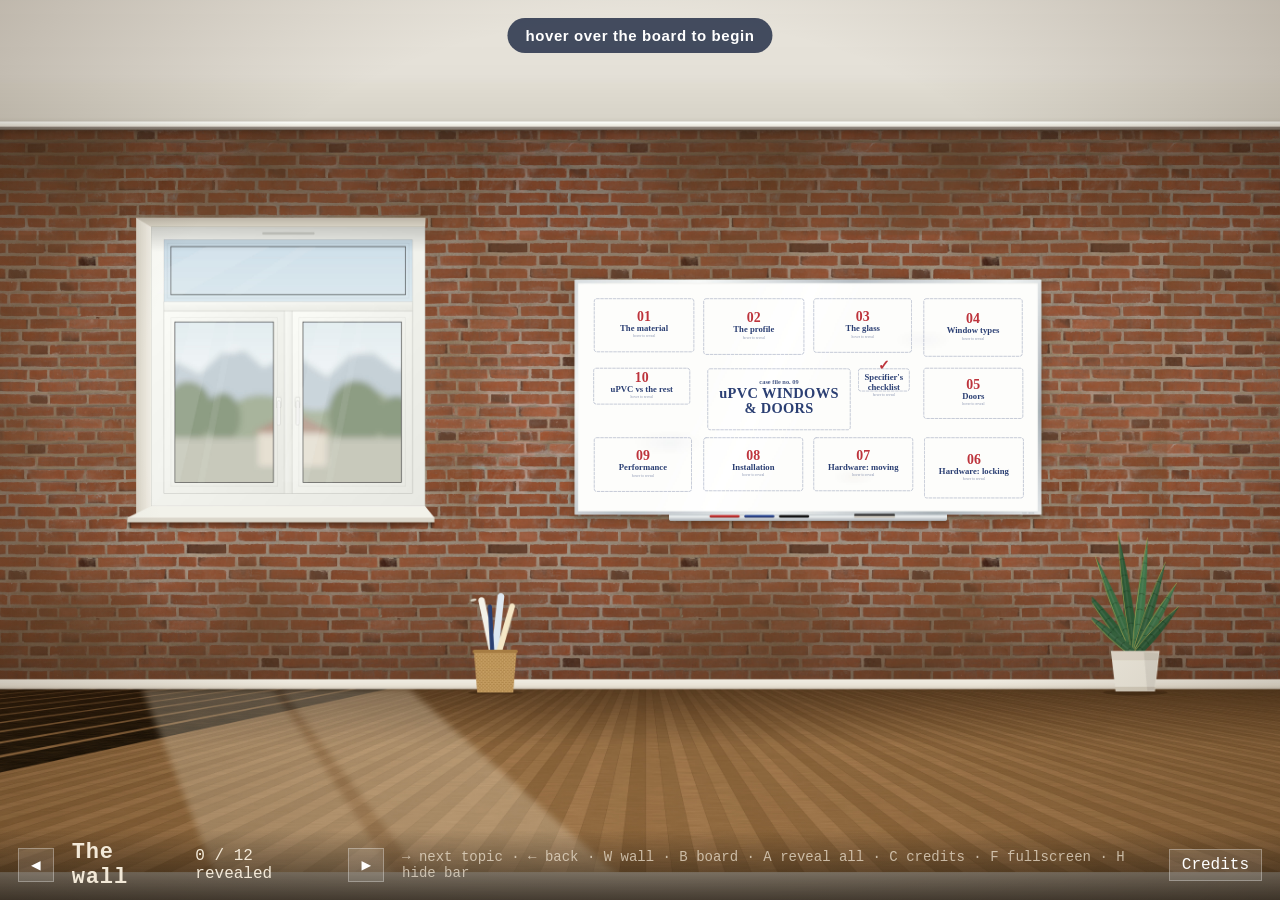
==== commit 317e540b: "Opening view: realistic room with the board on a full brick wall Camera pulls back so the whiteboard" ====
--- a/index.html
+++ b/index.html
@@ -136,15 +136,16 @@
 /* ================= WALL SCENE ================= */
 html,body{background:#cfc5b6}
 #world{background:none!important;box-shadow:none!important;width:7600px;height:3600px}
-#world::before{content:"";position:absolute;left:-7000px;top:-6000px;width:22000px;height:16000px;z-index:-3;
-  background-color:#8a4a32;
-  background-image:
-    radial-gradient(ellipse 22% 26% at 30% 46%, rgba(255,235,205,.18), rgba(255,235,205,0) 70%),
-    linear-gradient(to bottom, rgba(25,12,6,.45), rgba(25,12,6,0) 30%, rgba(25,12,6,0) 62%, rgba(25,12,6,.38) 66.5%),
-    radial-gradient(ellipse 34% 30% at 49% 48%, rgba(0,0,0,0) 45%, rgba(20,10,5,.42)),
-    url("tex/bricks.jpg");
-  background-size:auto,auto,auto,5200px 5200px;
-  background-position:0 0,0 0,0 0,1200px 330px}
+#world::before{content:"";position:absolute;left:-14000px;top:-9000px;width:30000px;height:20000px;z-index:-3;
+  background-color:#8a4a32;background-image:url("data:image/svg+xml,%3Csvg xmlns=%27http://www.w3.org/2000/svg%27 width=%2712000%27 height=%278000%27%3E%3Cfilter id=%27v%27%3E%3CfeTurbulence type=%27fractalNoise%27 baseFrequency=%27.00035%27 numOctaves=%273%27 seed=%2711%27/%3E%3CfeColorMatrix values=%270 0 0 0 .18 0 0 0 0 .08 0 0 0 0 .03 0 0 0 1.1 -.35%27/%3E%3C/filter%3E%3Crect width=%2712000%27 height=%278000%27 filter=%27url(%23v)%27/%3E%3C/svg%3E"),url("tex/bricks.jpg"),url("tex/bricks.jpg");background-size:12000px 8000px,5200px 5200px,7300px 7300px;background-position:0 0,1200px 330px,3100px 2200px;background-blend-mode:normal,normal,normal}
+#ceiling{left:-14000px;top:-9000px;width:30000px;height:6130px;z-index:-2;background:linear-gradient(#f6f3ee,#e4dfd7 85%,#d6d0c6)}
+#cornice{left:-14000px;top:-2960px;width:30000px;height:140px;z-index:-2;background:linear-gradient(#ffffff,#ece7df 55%,#d9d3c9);box-shadow:0 40px 90px rgba(30,15,5,.35)}
+#wallshade{left:-14000px;top:-2870px;width:30000px;height:9700px;z-index:-2;
+  background:linear-gradient(to bottom,rgba(25,12,6,.38),rgba(25,12,6,.08) 20%,rgba(25,12,6,0) 45%,rgba(25,12,6,.05) 80%,rgba(25,12,6,.3)),
+  linear-gradient(to right,rgba(25,12,6,.25),rgba(25,12,6,0) 20%,rgba(25,12,6,0) 80%,rgba(25,12,6,.3)),
+  radial-gradient(ellipse 3200px 4200px at 9300px 4000px,rgba(255,240,220,.16),rgba(255,240,220,0) 70%),
+  linear-gradient(rgba(70,50,40,.12),rgba(70,50,40,.12))}
+#window{left:-8000px;top:-1400px;width:5400px;height:5500px;z-index:-2}
 #world::after{content:none;
   background-image:
     radial-gradient(ellipse 60% 45% at 52% 38%, rgba(255,250,240,.55), rgba(255,250,240,0) 70%),
@@ -159,7 +160,7 @@
     repeating-linear-gradient(90deg,#b98a5c 0 260px,#a97a4e 260px 520px,#c39466 520px 780px,#ad7f52 780px 1040px);}
 #floorold::after{content:"";position:absolute;inset:0;opacity:.35;
   background:url("data:image/svg+xml,%3Csvg xmlns='http://www.w3.org/2000/svg' width='400' height='120'%3E%3Cfilter id='f'%3E%3CfeTurbulence type='fractalNoise' baseFrequency='.004 .09' numOctaves='3'/%3E%3CfeColorMatrix values='0 0 0 0 .25 0 0 0 0 .13 0 0 0 0 .05 0 0 0 .9 0'/%3E%3C/filter%3E%3Crect width='400' height='120' filter='url(%23f)'/%3E%3C/svg%3E");background-size:1600px 480px}
-#skirting{left:-7000px;top:4400px;width:22000px;height:170px;z-index:-2;background:linear-gradient(#f4efe7,#e6dfd3 70%,#cfc6b8);box-shadow:0 -6px 18px rgba(80,60,30,.12)}
+#skirting{left:-14000px;top:6670px;width:30000px;height:170px;z-index:-2;background:linear-gradient(#f4efe7,#e6dfd3 70%,#cfc6b8);box-shadow:0 -6px 18px rgba(80,60,30,.12)}
 
 /* the board */
 #board{position:absolute;left:-230px;top:-230px;width:8060px;height:4060px;z-index:-1;border-radius:14px;
@@ -182,8 +183,8 @@
 #gobo{left:-5200px;top:-2600px;width:5600px;height:7600px;z-index:2;transform:skewX(-22deg) rotate(3deg);
   filter:blur(34px);mix-blend-mode:screen;transition:opacity 1.2s;opacity:.55}
 #gobo div{position:absolute;background:rgba(255,232,190,.75)}
-#plant{left:8150px;top:1650px;width:1500px;height:3150px;z-index:1}
-#basket{left:-2050px;top:2950px;width:1100px;height:1750px;z-index:1}
+#plant{left:8700px;top:3800px;width:1500px;height:3150px;z-index:1}
+#basket{left:-2150px;top:5180px;width:1100px;height:1750px;z-index:1}
 #label{position:absolute;left:8230px;top:250px;width:1050px;background:#faf7f1;padding:60px 60px 54px;z-index:1;
   box-shadow:0 22px 40px rgba(60,40,20,.25);font-family:var(--type);pointer-events:none}
 #label h4{font-size:30px;letter-spacing:.3em;color:#9a3b2b;margin:0 0 26px}
@@ -214,8 +215,14 @@
 .cluster.shown{pointer-events:auto}
 .cluster.shown .item{opacity:1;transform:rotate(var(--r,0deg))}
 .cluster.shown .item:hover{box-shadow:4px 18px 30px rgba(40,40,60,.3)}
-#strings path{stroke:#2b3f73!important;stroke-width:10!important;opacity:.75;filter:none!important;stroke-linejoin:round;transition:stroke-dashoffset 1.2s ease-in-out!important}
-#strings path.hidden{stroke-dashoffset:var(--len)!important}
+#strings path{fill:none!important;filter:none!important;stroke-linecap:round;transition:stroke-dashoffset 1.1s ease-in-out var(--d,0s)!important}
+#strings .thread path{stroke-dashoffset:var(--len)}
+#strings .thread.on path{stroke-dashoffset:0}
+#strings .st{stroke:#a5141c!important}
+#strings .sh{stroke:rgba(40,20,10,.22)!important}
+#strings .thick path{stroke-width:3.4!important}
+#strings .thin path{stroke-width:2.3!important}
+#strings .thin .st{stroke:#7d1016!important}
 body.still #strings path,body.still #pins .pin{transition:none!important}
 #pins .pin{opacity:0;transform:translateY(-14px);transition:opacity .3s ease var(--d,0s),transform .45s cubic-bezier(.2,1.6,.4,1) var(--d,0s)}
 #pins .pin.on{opacity:1;transform:none}
@@ -231,7 +238,7 @@
 html,body{background:#d6c9b6}
 #board{background:transparent!important;box-shadow:none!important}
 #board .face,#board .brand,.scene,#label{display:none!important}
-#sceneimg{position:absolute;left:-4000px;top:-2600px;width:15000px;height:9000px;z-index:-2;pointer-events:none;user-select:none}
+#sceneimg{position:absolute;left:-13000px;top:-6000px;width:28000px;height:16000px;z-index:-2;pointer-events:none;user-select:none}
 </style>
 </head>
 <body>
@@ -250,24 +257,62 @@
     <filter id="rough" filterUnits="userSpaceOnUse" x="-3000" y="-3000" width="14000" height="10000"><feTurbulence type="fractalNoise" baseFrequency=".035" numOctaves="2" seed="3"/><feDisplacementMap in="SourceGraphic" scale="9"/></filter>
   </defs>
 </svg>
-<svg class="scene" id="floor" viewBox="0 0 22000 2400" preserveAspectRatio="none" style="left:-7000px;top:4560px;width:22000px;height:2400px;z-index:-2">
-<defs><linearGradient id="fl" x1="0" y1="0" x2="0" y2="1"><stop offset="0" stop-color="#3a2210" stop-opacity=".55"/><stop offset=".35" stop-color="#3a2210" stop-opacity=".1"/><stop offset="1" stop-color="#fff" stop-opacity=".06"/></linearGradient>
-<radialGradient id="sheen" cx=".3" cy=".25" r=".35"><stop offset="0" stop-color="#ffe9c6" stop-opacity=".45"/><stop offset="1" stop-color="#ffe9c6" stop-opacity="0"/></radialGradient>
-<filter id="grain" x="0" y="0" width="1" height="1"><feTurbulence type="fractalNoise" baseFrequency=".002 .06" numOctaves="3" seed="5"/><feColorMatrix values="0 0 0 0 .2 0 0 0 0 .1 0 0 0 0 .03 0 0 0 .45 0"/><feComposite in2="SourceGraphic" operator="in"/></filter></defs>
-<polygon points="4150,0 4245,0 -18180,2400 -18600,2400" fill="#b48557" stroke="rgba(60,35,15,.45)" stroke-width="3"/><polygon points="4245,0 4340,0 -17760,2400 -18180,2400" fill="undefined" stroke="rgba(60,35,15,.45)" stroke-width="3"/><polygon points="4340,0 4435,0 -17340,2400 -17760,2400" fill="undefined" stroke="rgba(60,35,15,.45)" stroke-width="3"/><polygon points="4435,0 4530,0 -16920,2400 -17340,2400" fill="undefined" stroke="rgba(60,35,15,.45)" stroke-width="3"/><polygon points="4530,0 4625,0 -16500,2400 -16920,2400" fill="undefined" stroke="rgba(60,35,15,.45)" stroke-width="3"/><polygon points="4625,0 4720,0 -16080,2400 -16500,2400" fill="undefined" stroke="rgba(60,35,15,.45)" stroke-width="3"/><polygon points="4720,0 4815,0 -15660,2400 -16080,2400" fill="#b48557" stroke="rgba(60,35,15,.45)" stroke-width="3"/><polygon points="4815,0 4910,0 -15240,2400 -15660,2400" fill="undefined" stroke="rgba(60,35,15,.45)" stroke-width="3"/><polygon points="4910,0 5005,0 -14820,2400 -15240,2400" fill="undefined" stroke="rgba(60,35,15,.45)" stroke-width="3"/><polygon points="5005,0 5100,0 -14400,2400 -14820,2400" fill="undefined" stroke="rgba(60,35,15,.45)" stroke-width="3"/><polygon points="5100,0 5195,0 -13980,2400 -14400,2400" fill="undefined" stroke="rgba(60,35,15,.45)" stroke-width="3"/><polygon points="5195,0 5290,0 -13560,2400 -13980,2400" fill="undefined" stroke="rgba(60,35,15,.45)" stroke-width="3"/><polygon points="5290,0 5385,0 -13140,2400 -13560,2400" fill="#b48557" stroke="rgba(60,35,15,.45)" stroke-width="3"/><polygon points="5385,0 5480,0 -12720,2400 -13140,2400" fill="undefined" stroke="rgba(60,35,15,.45)" stroke-width="3"/><polygon points="5480,0 5575,0 -12300,2400 -12720,2400" fill="undefined" stroke="rgba(60,35,15,.45)" stroke-width="3"/><polygon points="5575,0 5670,0 -11880,2400 -12300,2400" fill="undefined" stroke="rgba(60,35,15,.45)" stroke-width="3"/><polygon points="5670,0 5765,0 -11460,2400 -11880,2400" fill="undefined" stroke="rgba(60,35,15,.45)" stroke-width="3"/><polygon points="5765,0 5860,0 -11040,2400 -11460,2400" fill="undefined" stroke="rgba(60,35,15,.45)" stroke-width="3"/><polygon points="5860,0 5955,0 -10620,2400 -11040,2400" fill="#b48557" stroke="rgba(60,35,15,.45)" stroke-width="3"/><polygon points="5955,0 6050,0 -10200,2400 -10620,2400" fill="undefined" stroke="rgba(60,35,15,.45)" stroke-width="3"/><polygon points="6050,0 6145,0 -9780,2400 -10200,2400" fill="undefined" stroke="rgba(60,35,15,.45)" stroke-width="3"/><polygon points="6145,0 6240,0 -9360,2400 -9780,2400" fill="undefined" stroke="rgba(60,35,15,.45)" stroke-width="3"/><polygon points="6240,0 6335,0 -8940,2400 -9360,2400" fill="undefined" stroke="rgba(60,35,15,.45)" stroke-width="3"/><polygon points="6335,0 6430,0 -8520,2400 -8940,2400" fill="undefined" stroke="rgba(60,35,15,.45)" stroke-width="3"/><polygon points="6430,0 6525,0 -8100,2400 -8520,2400" fill="#b48557" stroke="rgba(60,35,15,.45)" stroke-width="3"/><polygon points="6525,0 6620,0 -7680,2400 -8100,2400" fill="undefined" stroke="rgba(60,35,15,.45)" stroke-width="3"/><polygon points="6620,0 6715,0 -7260,2400 -7680,2400" fill="undefined" stroke="rgba(60,35,15,.45)" stroke-width="3"/><polygon points="6715,0 6810,0 -6840,2400 -7260,2400" fill="undefined" stroke="rgba(60,35,15,.45)" stroke-width="3"/><polygon points="6810,0 6905,0 -6420,2400 -6840,2400" fill="undefined" stroke="rgba(60,35,15,.45)" stroke-width="3"/><polygon points="6905,0 7000,0 -6000,2400 -6420,2400" fill="undefined" stroke="rgba(60,35,15,.45)" stroke-width="3"/><polygon points="7000,0 7095,0 -5580,2400 -6000,2400" fill="#b48557" stroke="rgba(60,35,15,.45)" stroke-width="3"/><polygon points="7095,0 7190,0 -5160,2400 -5580,2400" fill="undefined" stroke="rgba(60,35,15,.45)" stroke-width="3"/><polygon points="7190,0 7285,0 -4740,2400 -5160,2400" fill="undefined" stroke="rgba(60,35,15,.45)" stroke-width="3"/><polygon points="7285,0 7380,0 -4320,2400 -4740,2400" fill="undefined" stroke="rgba(60,35,15,.45)" stroke-width="3"/><polygon points="7380,0 7475,0 -3900,2400 -4320,2400" fill="undefined" stroke="rgba(60,35,15,.45)" stroke-width="3"/><polygon points="7475,0 7570,0 -3480,2400 -3900,2400" fill="undefined" stroke="rgba(60,35,15,.45)" stroke-width="3"/><polygon points="7570,0 7665,0 -3060,2400 -3480,2400" fill="#b48557" stroke="rgba(60,35,15,.45)" stroke-width="3"/><polygon points="7665,0 7760,0 -2640,2400 -3060,2400" fill="undefined" stroke="rgba(60,35,15,.45)" stroke-width="3"/><polygon points="7760,0 7855,0 -2220,2400 -2640,2400" fill="undefined" stroke="rgba(60,35,15,.45)" stroke-width="3"/><polygon points="7855,0 7950,0 -1800,2400 -2220,2400" fill="undefined" stroke="rgba(60,35,15,.45)" stroke-width="3"/><polygon points="7950,0 8045,0 -1380,2400 -1800,2400" fill="undefined" stroke="rgba(60,35,15,.45)" stroke-width="3"/><polygon points="8045,0 8140,0 -960,2400 -1380,2400" fill="undefined" stroke="rgba(60,35,15,.45)" stroke-width="3"/><polygon points="8140,0 8235,0 -540,2400 -960,2400" fill="#b48557" stroke="rgba(60,35,15,.45)" stroke-width="3"/><polygon points="8235,0 8330,0 -120,2400 -540,2400" fill="undefined" stroke="rgba(60,35,15,.45)" stroke-width="3"/><polygon points="8330,0 8425,0 300,2400 -120,2400" fill="undefined" stroke="rgba(60,35,15,.45)" stroke-width="3"/><polygon points="8425,0 8520,0 720,2400 300,2400" fill="undefined" stroke="rgba(60,35,15,.45)" stroke-width="3"/><polygon points="8520,0 8615,0 1140,2400 720,2400" fill="undefined" stroke="rgba(60,35,15,.45)" stroke-width="3"/><polygon points="8615,0 8710,0 1560,2400 1140,2400" fill="undefined" stroke="rgba(60,35,15,.45)" stroke-width="3"/><polygon points="8710,0 8805,0 1980,2400 1560,2400" fill="#b48557" stroke="rgba(60,35,15,.45)" stroke-width="3"/><polygon points="8805,0 8900,0 2400,2400 1980,2400" fill="undefined" stroke="rgba(60,35,15,.45)" stroke-width="3"/><polygon points="8900,0 8995,0 2820,2400 2400,2400" fill="undefined" stroke="rgba(60,35,15,.45)" stroke-width="3"/><polygon points="8995,0 9090,0 3240,2400 2820,2400" fill="undefined" stroke="rgba(60,35,15,.45)" stroke-width="3"/><polygon points="9090,0 9185,0 3660,2400 3240,2400" fill="undefined" stroke="rgba(60,35,15,.45)" stroke-width="3"/><polygon points="9185,0 9280,0 4080,2400 3660,2400" fill="undefined" stroke="rgba(60,35,15,.45)" stroke-width="3"/><polygon points="9280,0 9375,0 4500,2400 4080,2400" fill="#b48557" stroke="rgba(60,35,15,.45)" stroke-width="3"/><polygon points="9375,0 9470,0 4920,2400 4500,2400" fill="undefined" stroke="rgba(60,35,15,.45)" stroke-width="3"/><polygon points="9470,0 9565,0 5340,2400 4920,2400" fill="#bf8f60" stroke="rgba(60,35,15,.45)" stroke-width="3"/><polygon points="9565,0 9660,0 5760,2400 5340,2400" fill="#aa7d50" stroke="rgba(60,35,15,.45)" stroke-width="3"/><polygon points="9660,0 9755,0 6180,2400 5760,2400" fill="#b88a5a" stroke="rgba(60,35,15,.45)" stroke-width="3"/><polygon points="9755,0 9850,0 6600,2400 6180,2400" fill="#9f7347" stroke="rgba(60,35,15,.45)" stroke-width="3"/><polygon points="9850,0 9945,0 7020,2400 6600,2400" fill="#b48557" stroke="rgba(60,35,15,.45)" stroke-width="3"/><polygon points="9945,0 10040,0 7440,2400 7020,2400" fill="#a67a4d" stroke="rgba(60,35,15,.45)" stroke-width="3"/><polygon points="10040,0 10135,0 7860,2400 7440,2400" fill="#bf8f60" stroke="rgba(60,35,15,.45)" stroke-width="3"/><polygon points="10135,0 10230,0 8280,2400 7860,2400" fill="#aa7d50" stroke="rgba(60,35,15,.45)" stroke-width="3"/><polygon points="10230,0 10325,0 8700,2400 8280,2400" fill="#b88a5a" stroke="rgba(60,35,15,.45)" stroke-width="3"/><polygon points="10325,0 10420,0 9120,2400 8700,2400" fill="#9f7347" stroke="rgba(60,35,15,.45)" stroke-width="3"/><polygon points="10420,0 10515,0 9540,2400 9120,2400" fill="#b48557" stroke="rgba(60,35,15,.45)" stroke-width="3"/><polygon points="10515,0 10610,0 9960,2400 9540,2400" fill="#a67a4d" stroke="rgba(60,35,15,.45)" stroke-width="3"/><polygon points="10610,0 10705,0 10380,2400 9960,2400" fill="#bf8f60" stroke="rgba(60,35,15,.45)" stroke-width="3"/><polygon points="10705,0 10800,0 10800,2400 10380,2400" fill="#aa7d50" stroke="rgba(60,35,15,.45)" stroke-width="3"/><polygon points="10800,0 10895,0 11220,2400 10800,2400" fill="#b88a5a" stroke="rgba(60,35,15,.45)" stroke-width="3"/><polygon points="10895,0 10990,0 11640,2400 11220,2400" fill="#9f7347" stroke="rgba(60,35,15,.45)" stroke-width="3"/><polygon points="10990,0 11085,0 12060,2400 11640,2400" fill="#b48557" stroke="rgba(60,35,15,.45)" stroke-width="3"/><polygon points="11085,0 11180,0 12480,2400 12060,2400" fill="#a67a4d" stroke="rgba(60,35,15,.45)" stroke-width="3"/><polygon points="11180,0 11275,0 12900,2400 12480,2400" fill="#bf8f60" stroke="rgba(60,35,15,.45)" stroke-width="3"/><polygon points="11275,0 11370,0 13320,2400 12900,2400" fill="#aa7d50" stroke="rgba(60,35,15,.45)" stroke-width="3"/><polygon points="11370,0 11465,0 13740,2400 13320,2400" fill="#b88a5a" stroke="rgba(60,35,15,.45)" stroke-width="3"/><polygon points="11465,0 11560,0 14160,2400 13740,2400" fill="#9f7347" stroke="rgba(60,35,15,.45)" stroke-width="3"/><polygon points="11560,0 11655,0 14580,2400 14160,2400" fill="#b48557" stroke="rgba(60,35,15,.45)" stroke-width="3"/><polygon points="11655,0 11750,0 15000,2400 14580,2400" fill="#a67a4d" stroke="rgba(60,35,15,.45)" stroke-width="3"/><polygon points="11750,0 11845,0 15420,2400 15000,2400" fill="#bf8f60" stroke="rgba(60,35,15,.45)" stroke-width="3"/><polygon points="11845,0 11940,0 15840,2400 15420,2400" fill="#aa7d50" stroke="rgba(60,35,15,.45)" stroke-width="3"/><polygon points="11940,0 12035,0 16260,2400 15840,2400" fill="#b88a5a" stroke="rgba(60,35,15,.45)" stroke-width="3"/><polygon points="12035,0 12130,0 16680,2400 16260,2400" fill="#9f7347" stroke="rgba(60,35,15,.45)" stroke-width="3"/><polygon points="12130,0 12225,0 17100,2400 16680,2400" fill="#b48557" stroke="rgba(60,35,15,.45)" stroke-width="3"/><polygon points="12225,0 12320,0 17520,2400 17100,2400" fill="#a67a4d" stroke="rgba(60,35,15,.45)" stroke-width="3"/><polygon points="12320,0 12415,0 17940,2400 17520,2400" fill="#bf8f60" stroke="rgba(60,35,15,.45)" stroke-width="3"/><polygon points="12415,0 12510,0 18360,2400 17940,2400" fill="#aa7d50" stroke="rgba(60,35,15,.45)" stroke-width="3"/><polygon points="12510,0 12605,0 18780,2400 18360,2400" fill="#b88a5a" stroke="rgba(60,35,15,.45)" stroke-width="3"/><polygon points="12605,0 12700,0 19200,2400 18780,2400" fill="#9f7347" stroke="rgba(60,35,15,.45)" stroke-width="3"/><polygon points="12700,0 12795,0 19620,2400 19200,2400" fill="#b48557" stroke="rgba(60,35,15,.45)" stroke-width="3"/><polygon points="12795,0 12890,0 20040,2400 19620,2400" fill="#a67a4d" stroke="rgba(60,35,15,.45)" stroke-width="3"/><polygon points="12890,0 12985,0 20460,2400 20040,2400" fill="#bf8f60" stroke="rgba(60,35,15,.45)" stroke-width="3"/><polygon points="12985,0 13080,0 20880,2400 20460,2400" fill="#aa7d50" stroke="rgba(60,35,15,.45)" stroke-width="3"/><polygon points="13080,0 13175,0 21300,2400 20880,2400" fill="#b88a5a" stroke="rgba(60,35,15,.45)" stroke-width="3"/><polygon points="13175,0 13270,0 21720,2400 21300,2400" fill="#9f7347" stroke="rgba(60,35,15,.45)" stroke-width="3"/><polygon points="13270,0 13365,0 22140,2400 21720,2400" fill="#b48557" stroke="rgba(60,35,15,.45)" stroke-width="3"/><polygon points="13365,0 13460,0 22560,2400 22140,2400" fill="#a67a4d" stroke="rgba(60,35,15,.45)" stroke-width="3"/><polygon points="13460,0 13555,0 22980,2400 22560,2400" fill="#bf8f60" stroke="rgba(60,35,15,.45)" stroke-width="3"/><polygon points="13555,0 13650,0 23400,2400 22980,2400" fill="#aa7d50" stroke="rgba(60,35,15,.45)" stroke-width="3"/><polygon points="13650,0 13745,0 23820,2400 23400,2400" fill="#b88a5a" stroke="rgba(60,35,15,.45)" stroke-width="3"/><polygon points="13745,0 13840,0 24240,2400 23820,2400" fill="#9f7347" stroke="rgba(60,35,15,.45)" stroke-width="3"/><polygon points="13840,0 13935,0 24660,2400 24240,2400" fill="#b48557" stroke="rgba(60,35,15,.45)" stroke-width="3"/><polygon points="13935,0 14030,0 25080,2400 24660,2400" fill="#a67a4d" stroke="rgba(60,35,15,.45)" stroke-width="3"/><polygon points="14030,0 14125,0 25500,2400 25080,2400" fill="#bf8f60" stroke="rgba(60,35,15,.45)" stroke-width="3"/><polygon points="14125,0 14220,0 25920,2400 25500,2400" fill="#aa7d50" stroke="rgba(60,35,15,.45)" stroke-width="3"/><polygon points="14220,0 14315,0 26340,2400 25920,2400" fill="#b88a5a" stroke="rgba(60,35,15,.45)" stroke-width="3"/><polygon points="14315,0 14410,0 26760,2400 26340,2400" fill="#9f7347" stroke="rgba(60,35,15,.45)" stroke-width="3"/><polygon points="14410,0 14505,0 27180,2400 26760,2400" fill="#b48557" stroke="rgba(60,35,15,.45)" stroke-width="3"/><polygon points="14505,0 14600,0 27600,2400 27180,2400" fill="#a67a4d" stroke="rgba(60,35,15,.45)" stroke-width="3"/><polygon points="14600,0 14695,0 28020,2400 27600,2400" fill="#bf8f60" stroke="rgba(60,35,15,.45)" stroke-width="3"/><polygon points="14695,0 14790,0 28440,2400 28020,2400" fill="#aa7d50" stroke="rgba(60,35,15,.45)" stroke-width="3"/><polygon points="14790,0 14885,0 28860,2400 28440,2400" fill="#b88a5a" stroke="rgba(60,35,15,.45)" stroke-width="3"/><polygon points="14885,0 14980,0 29280,2400 28860,2400" fill="#9f7347" stroke="rgba(60,35,15,.45)" stroke-width="3"/><polygon points="14980,0 15075,0 29700,2400 29280,2400" fill="#b48557" stroke="rgba(60,35,15,.45)" stroke-width="3"/><polygon points="15075,0 15170,0 30120,2400 29700,2400" fill="#a67a4d" stroke="rgba(60,35,15,.45)" stroke-width="3"/><polygon points="15170,0 15265,0 30540,2400 30120,2400" fill="#bf8f60" stroke="rgba(60,35,15,.45)" stroke-width="3"/><polygon points="15265,0 15360,0 30960,2400 30540,2400" fill="#aa7d50" stroke="rgba(60,35,15,.45)" stroke-width="3"/><polygon points="15360,0 15455,0 31380,2400 30960,2400" fill="#b88a5a" stroke="rgba(60,35,15,.45)" stroke-width="3"/><polygon points="15455,0 15550,0 31800,2400 31380,2400" fill="#9f7347" stroke="rgba(60,35,15,.45)" stroke-width="3"/><polygon points="15550,0 15645,0 32220,2400 31800,2400" fill="#b48557" stroke="rgba(60,35,15,.45)" stroke-width="3"/><polygon points="15645,0 15740,0 32640,2400 32220,2400" fill="#a67a4d" stroke="rgba(60,35,15,.45)" stroke-width="3"/><polygon points="15740,0 15835,0 33060,2400 32640,2400" fill="#bf8f60" stroke="rgba(60,35,15,.45)" stroke-width="3"/><polygon points="15835,0 15930,0 33480,2400 33060,2400" fill="#aa7d50" stroke="rgba(60,35,15,.45)" stroke-width="3"/><polygon points="15930,0 16025,0 33900,2400 33480,2400" fill="#b88a5a" stroke="rgba(60,35,15,.45)" stroke-width="3"/><polygon points="16025,0 16120,0 34320,2400 33900,2400" fill="#9f7347" stroke="rgba(60,35,15,.45)" stroke-width="3"/><polygon points="16120,0 16215,0 34740,2400 34320,2400" fill="#b48557" stroke="rgba(60,35,15,.45)" stroke-width="3"/><polygon points="16215,0 16310,0 35160,2400 34740,2400" fill="#a67a4d" stroke="rgba(60,35,15,.45)" stroke-width="3"/><polygon points="16310,0 16405,0 35580,2400 35160,2400" fill="#bf8f60" stroke="rgba(60,35,15,.45)" stroke-width="3"/><polygon points="16405,0 16500,0 36000,2400 35580,2400" fill="#aa7d50" stroke="rgba(60,35,15,.45)" stroke-width="3"/><polygon points="16500,0 16595,0 36420,2400 36000,2400" fill="#b88a5a" stroke="rgba(60,35,15,.45)" stroke-width="3"/><polygon points="16595,0 16690,0 36840,2400 36420,2400" fill="#9f7347" stroke="rgba(60,35,15,.45)" stroke-width="3"/><polygon points="16690,0 16785,0 37260,2400 36840,2400" fill="#b48557" stroke="rgba(60,35,15,.45)" stroke-width="3"/><polygon points="16785,0 16880,0 37680,2400 37260,2400" fill="#a67a4d" stroke="rgba(60,35,15,.45)" stroke-width="3"/><polygon points="16880,0 16975,0 38100,2400 37680,2400" fill="#bf8f60" stroke="rgba(60,35,15,.45)" stroke-width="3"/><polygon points="16975,0 17070,0 38520,2400 38100,2400" fill="#aa7d50" stroke="rgba(60,35,15,.45)" stroke-width="3"/><polygon points="17070,0 17165,0 38940,2400 38520,2400" fill="#b88a5a" stroke="rgba(60,35,15,.45)" stroke-width="3"/><polygon points="17165,0 17260,0 39360,2400 38940,2400" fill="#9f7347" stroke="rgba(60,35,15,.45)" stroke-width="3"/><polygon points="17260,0 17355,0 39780,2400 39360,2400" fill="#b48557" stroke="rgba(60,35,15,.45)" stroke-width="3"/><polygon points="17355,0 17450,0 40200,2400 39780,2400" fill="#a67a4d" stroke="rgba(60,35,15,.45)" stroke-width="3"/><line x1="0" y1="0" x2="22000" y2="0" stroke="rgba(60,35,15,.0)" /><line x1="0" y1="51" x2="22000" y2="51" stroke="rgba(60,35,15,.0)" /><line x1="0" y1="153" x2="22000" y2="153" stroke="rgba(60,35,15,.0)" /><line x1="0" y1="293" x2="22000" y2="293" stroke="rgba(60,35,15,.0)" /><line x1="0" y1="464" x2="22000" y2="464" stroke="rgba(60,35,15,.0)" /><line x1="0" y1="664" x2="22000" y2="664" stroke="rgba(60,35,15,.0)" /><line x1="0" y1="889" x2="22000" y2="889" stroke="rgba(60,35,15,.0)" /><line x1="0" y1="1137" x2="22000" y2="1137" stroke="rgba(60,35,15,.0)" /><line x1="0" y1="1408" x2="22000" y2="1408" stroke="rgba(60,35,15,.0)" /><rect width="22000" height="2400" filter="url(#grain)" fill="#000"/><rect width="22000" height="2400" fill="url(#fl)"/><rect width="22000" height="2400" fill="url(#sheen)"/></svg><div class="scene" id="skirting"></div>
-<div class="scene" id="gobo">
-  <div style="left:0;top:0;width:2650px;height:3600px"></div><div style="left:2950px;top:0;width:2650px;height:3600px"></div>
-  <div style="left:0;top:3900px;width:2650px;height:3700px"></div><div style="left:2950px;top:3900px;width:2650px;height:3700px"></div></div>
-<img id="sceneimg" src="img/wall.jpg?v=3f953483" alt="" draggable="false"><div id="board"><div class="face"></div><div class="brand">CASE · BOARD</div></div>
+<div class="scene" id="ceiling"></div><div class="scene" id="cornice"></div><div class="scene" id="wallshade"></div>
+<svg class="scene" id="window" viewBox="-200 -100 5400 5500">
+<defs>
+ <linearGradient id="sky" x1="0" y1="0" x2="0" y2="1"><stop offset="0" stop-color="#c9dbe8"/><stop offset=".5" stop-color="#eef3f5"/><stop offset="1" stop-color="#f6f6f2"/></linearGradient>
+ <linearGradient id="pvc" x1="0" y1="0" x2="1" y2="1"><stop offset="0" stop-color="#fbfbf9"/><stop offset="1" stop-color="#e9e8e3"/></linearGradient>
+ <linearGradient id="rev" x1="0" y1="0" x2="1" y2="0"><stop offset="0" stop-color="#d9d2c6"/><stop offset="1" stop-color="#f3efe8"/></linearGradient>
+ <linearGradient id="soff" x1="0" y1="0" x2="0" y2="1"><stop offset="0" stop-color="#bdb5a8"/><stop offset="1" stop-color="#d9d2c6"/></linearGradient>
+ <linearGradient id="sillsh" x1="0" y1="0" x2="0" y2="1"><stop offset="0" stop-color="#1a0d05" stop-opacity=".45"/><stop offset="1" stop-color="#1a0d05" stop-opacity="0"/></linearGradient>
+ <linearGradient id="headsh" x1="0" y1="0" x2="0" y2="1"><stop offset="0" stop-color="#000" stop-opacity=".18"/><stop offset="1" stop-color="#000" stop-opacity="0"/></linearGradient>
+ <filter id="far" x="-5%" y="-5%" width="110%" height="110%"><feGaussianBlur stdDeviation="55"/></filter>
+ <clipPath id="gl"><rect x="260" y="160" width="4730" height="4820"/></clipPath>
+</defs>
+<polygon points="0,0 5000,0 4990,160 260,160" fill="url(#soff)"/>
+<polygon points="0,0 260,160 260,4980 0,5130" fill="url(#rev)"/>
+<g clip-path="url(#gl)"><g filter="url(#far)">
+ <rect x="200" y="100" width="4900" height="5000" fill="url(#sky)"/>
+ <path d="M200 2900 L700 2500 L1100 2700 L1700 2150 L2200 2600 L2700 2350 L3300 2750 L3900 2200 L4500 2650 L5100 2450 V3400 H200Z" fill="#c6d0d8"/>
+ <path d="M1500 2330 L1700 2150 L1900 2320 L1800 2300 L1700 2360Z M3700 2380 L3900 2200 L4100 2370 L3950 2350Z" fill="#eef2f4"/>
+ <path d="M200 3250 Q600 3050 1000 3200 T1800 3150 T2700 3220 T3600 3120 T4500 3230 T5100 3150 V4000 H200Z" fill="#a9b49d"/>
+ <g fill="#8e9c84"><ellipse cx="900" cy="3350" rx="420" ry="520"/><ellipse cx="1500" cy="3450" rx="300" ry="420"/><ellipse cx="3800" cy="3380" rx="480" ry="560"/><ellipse cx="4500" cy="3500" rx="330" ry="420"/></g>
+ <rect x="200" y="3800" width="4900" height="1300" fill="#c8c8bb"/>
+ <path d="M2100 3700 H3300 V4300 H2100Z" fill="#e6dfd3"/><path d="M2000 3720 L2700 3350 L3400 3720Z" fill="#b89a8c"/>
+</g></g>
+<path d="M260 160H4990V4980H260Z M480 380V4760H4770V380Z" fill="url(#pvc)" fill-rule="evenodd" stroke="rgba(0,0,0,.2)" stroke-width="6"/>
+<rect x="2180" y="250" width="900" height="44" rx="14" fill="#d8d7d1"/>
+<rect x="480" y="1450" width="4290" height="160" fill="url(#pvc)" stroke="rgba(0,0,0,.18)" stroke-width="5"/>
+<rect x="2560" y="1610" width="130" height="3150" fill="url(#pvc)" stroke="rgba(0,0,0,.18)" stroke-width="5"/>
+<rect x="540" y="440" width="4170" height="950" fill="none" stroke="rgba(0,0,0,.12)" stroke-width="5"/>
+<rect x="600" y="500" width="4050" height="830" fill="none" stroke="#2b2b2b" stroke-width="10"/>
+  <polygon points="1207.5,500 2301,500 802.5,1330 -291,1330" fill="#fff" opacity=".10" clip-path="url(#gl)"/>
+  <polygon points="2827.5,500 3111,500 1815,1330 1531.5,1330" fill="#fff" opacity=".08" clip-path="url(#gl)"/>
+<path d="M480 1610H2560V4760H480Z M670 1800V4570H2370V1800Z" fill="url(#pvc)" fill-rule="evenodd" stroke="rgba(0,0,0,.18)" stroke-width="6"/>
+  <rect x="600" y="1730" width="1840" height="2910" fill="none" stroke="rgba(0,0,0,.12)" stroke-width="5"/>
+  <rect x="670" y="1800" width="1700" height="2770" fill="none" stroke="#2b2b2b" stroke-width="10"/>
+  <polygon points="925,1800 1384,1800 755,4570 296,4570" fill="#fff" opacity=".10" clip-path="url(#gl)"/>
+  <polygon points="1605,1800 1724,1800 1180,4570 1061,4570" fill="#fff" opacity=".08" clip-path="url(#gl)"/>
+  <g transform="translate(2460 3185)"><rect x="-40" y="-90" width="80" height="190" rx="30" fill="#f7f7f5" stroke="rgba(0,0,0,.25)" stroke-width="5"/><rect x="-26" y="-20" width="52" height="420" rx="26" fill="#fbfbfa" stroke="rgba(0,0,0,.28)" stroke-width="5"/><rect x="-8" y="10" width="10" height="360" rx="5" fill="rgba(0,0,0,.06)"/></g>
+<path d="M2690 1610H4770V4760H2690Z M2880 1800V4570H4580V1800Z" fill="url(#pvc)" fill-rule="evenodd" stroke="rgba(0,0,0,.18)" stroke-width="6"/>
+  <rect x="2810" y="1730" width="1840" height="2910" fill="none" stroke="rgba(0,0,0,.12)" stroke-width="5"/>
+  <rect x="2880" y="1800" width="1700" height="2770" fill="none" stroke="#2b2b2b" stroke-width="10"/>
+  <polygon points="3135,1800 3594,1800 2965,4570 2506,4570" fill="#fff" opacity=".10" clip-path="url(#gl)"/>
+  <polygon points="3815,1800 3934,1800 3390,4570 3271,4570" fill="#fff" opacity=".08" clip-path="url(#gl)"/>
+  <g transform="translate(2790 3185)"><rect x="-40" y="-90" width="80" height="190" rx="30" fill="#f7f7f5" stroke="rgba(0,0,0,.25)" stroke-width="5"/><rect x="-26" y="-20" width="52" height="420" rx="26" fill="#fbfbfa" stroke="rgba(0,0,0,.28)" stroke-width="5"/><rect x="-8" y="10" width="10" height="360" rx="5" fill="rgba(0,0,0,.06)"/></g>
+<rect x="260" y="160" width="4730" height="420" fill="url(#headsh)"/>
+<polygon points="260,4980 4990,4980 5150,5180 -150,5180" fill="#f4f1eb"/>
+<rect x="-150" y="5180" width="5300" height="80" fill="#dcd6cb"/>
+<rect x="-150" y="5260" width="5300" height="110" fill="url(#sillsh)"/>
+</svg>
+<svg class="scene" id="floor" viewBox="0 0 30000 3300" preserveAspectRatio="none" style="left:-14000px;top:6830px;width:30000px;height:3300px;z-index:-2">
+<defs><linearGradient id="fl" x1="0" y1="0" x2="0" y2="1"><stop offset="0" stop-color="#2a1608" stop-opacity=".6"/><stop offset=".3" stop-color="#2a1608" stop-opacity=".15"/><stop offset="1" stop-color="#2a1608" stop-opacity=".05"/></linearGradient>
+<filter id="grain" x="0" y="0" width="1" height="1"><feTurbulence type="fractalNoise" baseFrequency=".002 .06" numOctaves="3" seed="5"/><feColorMatrix values="0 0 0 0 .2 0 0 0 0 .1 0 0 0 0 .03 0 0 0 .45 0"/><feComposite in2="SourceGraphic" operator="in"/></filter>
+<filter id="soft" x="-20%" y="-20%" width="140%" height="140%"><feGaussianBlur stdDeviation="60"/></filter></defs>
+<polygon points="-750,0 -645,0 -55030,3300 -55500,3300" fill="#b48557" stroke="rgba(60,35,15,.4)" stroke-width="3"/><polygon points="-645,0 -540,0 -54560,3300 -55030,3300" fill="undefined" stroke="rgba(60,35,15,.4)" stroke-width="3"/><polygon points="-540,0 -435,0 -54090,3300 -54560,3300" fill="undefined" stroke="rgba(60,35,15,.4)" stroke-width="3"/><polygon points="-435,0 -330,0 -53620,3300 -54090,3300" fill="undefined" stroke="rgba(60,35,15,.4)" stroke-width="3"/><polygon points="-330,0 -225,0 -53150,3300 -53620,3300" fill="undefined" stroke="rgba(60,35,15,.4)" stroke-width="3"/><polygon points="-225,0 -120,0 -52680,3300 -53150,3300" fill="undefined" stroke="rgba(60,35,15,.4)" stroke-width="3"/><polygon points="-120,0 -15,0 -52210,3300 -52680,3300" fill="#b48557" stroke="rgba(60,35,15,.4)" stroke-width="3"/><polygon points="-15,0 90,0 -51740,3300 -52210,3300" fill="undefined" stroke="rgba(60,35,15,.4)" stroke-width="3"/><polygon points="90,0 195,0 -51270,3300 -51740,3300" fill="undefined" stroke="rgba(60,35,15,.4)" stroke-width="3"/><polygon points="195,0 300,0 -50800,3300 -51270,3300" fill="undefined" stroke="rgba(60,35,15,.4)" stroke-width="3"/><polygon points="300,0 405,0 -50330,3300 -50800,3300" fill="undefined" stroke="rgba(60,35,15,.4)" stroke-width="3"/><polygon points="405,0 510,0 -49860,3300 -50330,3300" fill="undefined" stroke="rgba(60,35,15,.4)" stroke-width="3"/><polygon points="510,0 615,0 -49390,3300 -49860,3300" fill="#b48557" stroke="rgba(60,35,15,.4)" stroke-width="3"/><polygon points="615,0 720,0 -48920,3300 -49390,3300" fill="undefined" stroke="rgba(60,35,15,.4)" stroke-width="3"/><polygon points="720,0 825,0 -48450,3300 -48920,3300" fill="undefined" stroke="rgba(60,35,15,.4)" stroke-width="3"/><polygon points="825,0 930,0 -47980,3300 -48450,3300" fill="undefined" stroke="rgba(60,35,15,.4)" stroke-width="3"/><polygon points="930,0 1035,0 -47510,3300 -47980,3300" fill="undefined" stroke="rgba(60,35,15,.4)" stroke-width="3"/><polygon points="1035,0 1140,0 -47040,3300 -47510,3300" fill="undefined" stroke="rgba(60,35,15,.4)" stroke-width="3"/><polygon points="1140,0 1245,0 -46570,3300 -47040,3300" fill="#b48557" stroke="rgba(60,35,15,.4)" stroke-width="3"/><polygon points="1245,0 1350,0 -46100,3300 -46570,3300" fill="undefined" stroke="rgba(60,35,15,.4)" stroke-width="3"/><polygon points="1350,0 1455,0 -45630,3300 -46100,3300" fill="undefined" stroke="rgba(60,35,15,.4)" stroke-width="3"/><polygon points="1455,0 1560,0 -45160,3300 -45630,3300" fill="undefined" stroke="rgba(60,35,15,.4)" stroke-width="3"/><polygon points="1560,0 1665,0 -44690,3300 -45160,3300" fill="undefined" stroke="rgba(60,35,15,.4)" stroke-width="3"/><polygon points="1665,0 1770,0 -44220,3300 -44690,3300" fill="undefined" stroke="rgba(60,35,15,.4)" stroke-width="3"/><polygon points="1770,0 1875,0 -43750,3300 -44220,3300" fill="#b48557" stroke="rgba(60,35,15,.4)" stroke-width="3"/><polygon points="1875,0 1980,0 -43280,3300 -43750,3300" fill="undefined" stroke="rgba(60,35,15,.4)" stroke-width="3"/><polygon points="1980,0 2085,0 -42810,3300 -43280,3300" fill="undefined" stroke="rgba(60,35,15,.4)" stroke-width="3"/><polygon points="2085,0 2190,0 -42340,3300 -42810,3300" fill="undefined" stroke="rgba(60,35,15,.4)" stroke-width="3"/><polygon points="2190,0 2295,0 -41870,3300 -42340,3300" fill="undefined" stroke="rgba(60,35,15,.4)" stroke-width="3"/><polygon points="2295,0 2400,0 -41400,3300 -41870,3300" fill="undefined" stroke="rgba(60,35,15,.4)" stroke-width="3"/><polygon points="2400,0 2505,0 -40930,3300 -41400,3300" fill="#b48557" stroke="rgba(60,35,15,.4)" stroke-width="3"/><polygon points="2505,0 2610,0 -40460,3300 -40930,3300" fill="undefined" stroke="rgba(60,35,15,.4)" stroke-width="3"/><polygon points="2610,0 2715,0 -39990,3300 -40460,3300" fill="undefined" stroke="rgba(60,35,15,.4)" stroke-width="3"/><polygon points="2715,0 2820,0 -39520,3300 -39990,3300" fill="undefined" stroke="rgba(60,35,15,.4)" stroke-width="3"/><polygon points="2820,0 2925,0 -39050,3300 -39520,3300" fill="undefined" stroke="rgba(60,35,15,.4)" stroke-width="3"/><polygon points="2925,0 3030,0 -38580,3300 -39050,3300" fill="undefined" stroke="rgba(60,35,15,.4)" stroke-width="3"/><polygon points="3030,0 3135,0 -38110,3300 -38580,3300" fill="#b48557" stroke="rgba(60,35,15,.4)" stroke-width="3"/><polygon points="3135,0 3240,0 -37640,3300 -38110,3300" fill="undefined" stroke="rgba(60,35,15,.4)" stroke-width="3"/><polygon points="3240,0 3345,0 -37170,3300 -37640,3300" fill="undefined" stroke="rgba(60,35,15,.4)" stroke-width="3"/><polygon points="3345,0 3450,0 -36700,3300 -37170,3300" fill="undefined" stroke="rgba(60,35,15,.4)" stroke-width="3"/><polygon points="3450,0 3555,0 -36230,3300 -36700,3300" fill="undefined" stroke="rgba(60,35,15,.4)" stroke-width="3"/><polygon points="3555,0 3660,0 -35760,3300 -36230,3300" fill="undefined" stroke="rgba(60,35,15,.4)" stroke-width="3"/><polygon points="3660,0 3765,0 -35290,3300 -35760,3300" fill="#b48557" stroke="rgba(60,35,15,.4)" stroke-width="3"/><polygon points="3765,0 3870,0 -34820,3300 -35290,3300" fill="undefined" stroke="rgba(60,35,15,.4)" stroke-width="3"/><polygon points="3870,0 3975,0 -34350,3300 -34820,3300" fill="undefined" stroke="rgba(60,35,15,.4)" stroke-width="3"/><polygon points="3975,0 4080,0 -33880,3300 -34350,3300" fill="undefined" stroke="rgba(60,35,15,.4)" stroke-width="3"/><polygon points="4080,0 4185,0 -33410,3300 -33880,3300" fill="undefined" stroke="rgba(60,35,15,.4)" stroke-width="3"/><polygon points="4185,0 4290,0 -32940,3300 -33410,3300" fill="undefined" stroke="rgba(60,35,15,.4)" stroke-width="3"/><polygon points="4290,0 4395,0 -32470,3300 -32940,3300" fill="#b48557" stroke="rgba(60,35,15,.4)" stroke-width="3"/><polygon points="4395,0 4500,0 -32000,3300 -32470,3300" fill="undefined" stroke="rgba(60,35,15,.4)" stroke-width="3"/><polygon points="4500,0 4605,0 -31530,3300 -32000,3300" fill="undefined" stroke="rgba(60,35,15,.4)" stroke-width="3"/><polygon points="4605,0 4710,0 -31060,3300 -31530,3300" fill="undefined" stroke="rgba(60,35,15,.4)" stroke-width="3"/><polygon points="4710,0 4815,0 -30590,3300 -31060,3300" fill="undefined" stroke="rgba(60,35,15,.4)" stroke-width="3"/><polygon points="4815,0 4920,0 -30120,3300 -30590,3300" fill="undefined" stroke="rgba(60,35,15,.4)" stroke-width="3"/><polygon points="4920,0 5025,0 -29650,3300 -30120,3300" fill="#b48557" stroke="rgba(60,35,15,.4)" stroke-width="3"/><polygon points="5025,0 5130,0 -29180,3300 -29650,3300" fill="undefined" stroke="rgba(60,35,15,.4)" stroke-width="3"/><polygon points="5130,0 5235,0 -28710,3300 -29180,3300" fill="undefined" stroke="rgba(60,35,15,.4)" stroke-width="3"/><polygon points="5235,0 5340,0 -28240,3300 -28710,3300" fill="undefined" stroke="rgba(60,35,15,.4)" stroke-width="3"/><polygon points="5340,0 5445,0 -27770,3300 -28240,3300" fill="undefined" stroke="rgba(60,35,15,.4)" stroke-width="3"/><polygon points="5445,0 5550,0 -27300,3300 -27770,3300" fill="undefined" stroke="rgba(60,35,15,.4)" stroke-width="3"/><polygon points="5550,0 5655,0 -26830,3300 -27300,3300" fill="#b48557" stroke="rgba(60,35,15,.4)" stroke-width="3"/><polygon points="5655,0 5760,0 -26360,3300 -26830,3300" fill="undefined" stroke="rgba(60,35,15,.4)" stroke-width="3"/><polygon points="5760,0 5865,0 -25890,3300 -26360,3300" fill="undefined" stroke="rgba(60,35,15,.4)" stroke-width="3"/><polygon points="5865,0 5970,0 -25420,3300 -25890,3300" fill="undefined" stroke="rgba(60,35,15,.4)" stroke-width="3"/><polygon points="5970,0 6075,0 -24950,3300 -25420,3300" fill="undefined" stroke="rgba(60,35,15,.4)" stroke-width="3"/><polygon points="6075,0 6180,0 -24480,3300 -24950,3300" fill="undefined" stroke="rgba(60,35,15,.4)" stroke-width="3"/><polygon points="6180,0 6285,0 -24010,3300 -24480,3300" fill="#b48557" stroke="rgba(60,35,15,.4)" stroke-width="3"/><polygon points="6285,0 6390,0 -23540,3300 -24010,3300" fill="undefined" stroke="rgba(60,35,15,.4)" stroke-width="3"/><polygon points="6390,0 6495,0 -23070,3300 -23540,3300" fill="undefined" stroke="rgba(60,35,15,.4)" stroke-width="3"/><polygon points="6495,0 6600,0 -22600,3300 -23070,3300" fill="undefined" stroke="rgba(60,35,15,.4)" stroke-width="3"/><polygon points="6600,0 6705,0 -22130,3300 -22600,3300" fill="undefined" stroke="rgba(60,35,15,.4)" stroke-width="3"/><polygon points="6705,0 6810,0 -21660,3300 -22130,3300" fill="undefined" stroke="rgba(60,35,15,.4)" stroke-width="3"/><polygon points="6810,0 6915,0 -21190,3300 -21660,3300" fill="#b48557" stroke="rgba(60,35,15,.4)" stroke-width="3"/><polygon points="6915,0 7020,0 -20720,3300 -21190,3300" fill="undefined" stroke="rgba(60,35,15,.4)" stroke-width="3"/><polygon points="7020,0 7125,0 -20250,3300 -20720,3300" fill="undefined" stroke="rgba(60,35,15,.4)" stroke-width="3"/><polygon points="7125,0 7230,0 -19780,3300 -20250,3300" fill="undefined" stroke="rgba(60,35,15,.4)" stroke-width="3"/><polygon points="7230,0 7335,0 -19310,3300 -19780,3300" fill="undefined" stroke="rgba(60,35,15,.4)" stroke-width="3"/><polygon points="7335,0 7440,0 -18840,3300 -19310,3300" fill="undefined" stroke="rgba(60,35,15,.4)" stroke-width="3"/><polygon points="7440,0 7545,0 -18370,3300 -18840,3300" fill="#b48557" stroke="rgba(60,35,15,.4)" stroke-width="3"/><polygon points="7545,0 7650,0 -17900,3300 -18370,3300" fill="undefined" stroke="rgba(60,35,15,.4)" stroke-width="3"/><polygon points="7650,0 7755,0 -17430,3300 -17900,3300" fill="undefined" stroke="rgba(60,35,15,.4)" stroke-width="3"/><polygon points="7755,0 7860,0 -16960,3300 -17430,3300" fill="undefined" stroke="rgba(60,35,15,.4)" stroke-width="3"/><polygon points="7860,0 7965,0 -16490,3300 -16960,3300" fill="undefined" stroke="rgba(60,35,15,.4)" stroke-width="3"/><polygon points="7965,0 8070,0 -16020,3300 -16490,3300" fill="undefined" stroke="rgba(60,35,15,.4)" stroke-width="3"/><polygon points="8070,0 8175,0 -15550,3300 -16020,3300" fill="#b48557" stroke="rgba(60,35,15,.4)" stroke-width="3"/><polygon points="8175,0 8280,0 -15080,3300 -15550,3300" fill="undefined" stroke="rgba(60,35,15,.4)" stroke-width="3"/><polygon points="8280,0 8385,0 -14610,3300 -15080,3300" fill="undefined" stroke="rgba(60,35,15,.4)" stroke-width="3"/><polygon points="8385,0 8490,0 -14140,3300 -14610,3300" fill="undefined" stroke="rgba(60,35,15,.4)" stroke-width="3"/><polygon points="8490,0 8595,0 -13670,3300 -14140,3300" fill="undefined" stroke="rgba(60,35,15,.4)" stroke-width="3"/><polygon points="8595,0 8700,0 -13200,3300 -13670,3300" fill="undefined" stroke="rgba(60,35,15,.4)" stroke-width="3"/><polygon points="8700,0 8805,0 -12730,3300 -13200,3300" fill="#b48557" stroke="rgba(60,35,15,.4)" stroke-width="3"/><polygon points="8805,0 8910,0 -12260,3300 -12730,3300" fill="undefined" stroke="rgba(60,35,15,.4)" stroke-width="3"/><polygon points="8910,0 9015,0 -11790,3300 -12260,3300" fill="undefined" stroke="rgba(60,35,15,.4)" stroke-width="3"/><polygon points="9015,0 9120,0 -11320,3300 -11790,3300" fill="undefined" stroke="rgba(60,35,15,.4)" stroke-width="3"/><polygon points="9120,0 9225,0 -10850,3300 -11320,3300" fill="undefined" stroke="rgba(60,35,15,.4)" stroke-width="3"/><polygon points="9225,0 9330,0 -10380,3300 -10850,3300" fill="undefined" stroke="rgba(60,35,15,.4)" stroke-width="3"/><polygon points="9330,0 9435,0 -9910,3300 -10380,3300" fill="#b48557" stroke="rgba(60,35,15,.4)" stroke-width="3"/><polygon points="9435,0 9540,0 -9440,3300 -9910,3300" fill="undefined" stroke="rgba(60,35,15,.4)" stroke-width="3"/><polygon points="9540,0 9645,0 -8970,3300 -9440,3300" fill="undefined" stroke="rgba(60,35,15,.4)" stroke-width="3"/><polygon points="9645,0 9750,0 -8500,3300 -8970,3300" fill="undefined" stroke="rgba(60,35,15,.4)" stroke-width="3"/><polygon points="9750,0 9855,0 -8030,3300 -8500,3300" fill="undefined" stroke="rgba(60,35,15,.4)" stroke-width="3"/><polygon points="9855,0 9960,0 -7560,3300 -8030,3300" fill="undefined" stroke="rgba(60,35,15,.4)" stroke-width="3"/><polygon points="9960,0 10065,0 -7090,3300 -7560,3300" fill="#b48557" stroke="rgba(60,35,15,.4)" stroke-width="3"/><polygon points="10065,0 10170,0 -6620,3300 -7090,3300" fill="undefined" stroke="rgba(60,35,15,.4)" stroke-width="3"/><polygon points="10170,0 10275,0 -6150,3300 -6620,3300" fill="undefined" stroke="rgba(60,35,15,.4)" stroke-width="3"/><polygon points="10275,0 10380,0 -5680,3300 -6150,3300" fill="undefined" stroke="rgba(60,35,15,.4)" stroke-width="3"/><polygon points="10380,0 10485,0 -5210,3300 -5680,3300" fill="undefined" stroke="rgba(60,35,15,.4)" stroke-width="3"/><polygon points="10485,0 10590,0 -4740,3300 -5210,3300" fill="undefined" stroke="rgba(60,35,15,.4)" stroke-width="3"/><polygon points="10590,0 10695,0 -4270,3300 -4740,3300" fill="#b48557" stroke="rgba(60,35,15,.4)" stroke-width="3"/><polygon points="10695,0 10800,0 -3800,3300 -4270,3300" fill="#a67a4d" stroke="rgba(60,35,15,.4)" stroke-width="3"/><polygon points="10800,0 10905,0 -3330,3300 -3800,3300" fill="#bf8f60" stroke="rgba(60,35,15,.4)" stroke-width="3"/><polygon points="10905,0 11010,0 -2860,3300 -3330,3300" fill="#aa7d50" stroke="rgba(60,35,15,.4)" stroke-width="3"/><polygon points="11010,0 11115,0 -2390,3300 -2860,3300" fill="#b88a5a" stroke="rgba(60,35,15,.4)" stroke-width="3"/><polygon points="11115,0 11220,0 -1920,3300 -2390,3300" fill="#9f7347" stroke="rgba(60,35,15,.4)" stroke-width="3"/><polygon points="11220,0 11325,0 -1450,3300 -1920,3300" fill="#b48557" stroke="rgba(60,35,15,.4)" stroke-width="3"/><polygon points="11325,0 11430,0 -980,3300 -1450,3300" fill="#a67a4d" stroke="rgba(60,35,15,.4)" stroke-width="3"/><polygon points="11430,0 11535,0 -510,3300 -980,3300" fill="#bf8f60" stroke="rgba(60,35,15,.4)" stroke-width="3"/><polygon points="11535,0 11640,0 -40,3300 -510,3300" fill="#aa7d50" stroke="rgba(60,35,15,.4)" stroke-width="3"/><polygon points="11640,0 11745,0 430,3300 -40,3300" fill="#b88a5a" stroke="rgba(60,35,15,.4)" stroke-width="3"/><polygon points="11745,0 11850,0 900,3300 430,3300" fill="#9f7347" stroke="rgba(60,35,15,.4)" stroke-width="3"/><polygon points="11850,0 11955,0 1370,3300 900,3300" fill="#b48557" stroke="rgba(60,35,15,.4)" stroke-width="3"/><polygon points="11955,0 12060,0 1840,3300 1370,3300" fill="#a67a4d" stroke="rgba(60,35,15,.4)" stroke-width="3"/><polygon points="12060,0 12165,0 2310,3300 1840,3300" fill="#bf8f60" stroke="rgba(60,35,15,.4)" stroke-width="3"/><polygon points="12165,0 12270,0 2780,3300 2310,3300" fill="#aa7d50" stroke="rgba(60,35,15,.4)" stroke-width="3"/><polygon points="12270,0 12375,0 3250,3300 2780,3300" fill="#b88a5a" stroke="rgba(60,35,15,.4)" stroke-width="3"/><polygon points="12375,0 12480,0 3720,3300 3250,3300" fill="#9f7347" stroke="rgba(60,35,15,.4)" stroke-width="3"/><polygon points="12480,0 12585,0 4190,3300 3720,3300" fill="#b48557" stroke="rgba(60,35,15,.4)" stroke-width="3"/><polygon points="12585,0 12690,0 4660,3300 4190,3300" fill="#a67a4d" stroke="rgba(60,35,15,.4)" stroke-width="3"/><polygon points="12690,0 12795,0 5130,3300 4660,3300" fill="#bf8f60" stroke="rgba(60,35,15,.4)" stroke-width="3"/><polygon points="12795,0 12900,0 5600,3300 5130,3300" fill="#aa7d50" stroke="rgba(60,35,15,.4)" stroke-width="3"/><polygon points="12900,0 13005,0 6070,3300 5600,3300" fill="#b88a5a" stroke="rgba(60,35,15,.4)" stroke-width="3"/><polygon points="13005,0 13110,0 6540,3300 6070,3300" fill="#9f7347" stroke="rgba(60,35,15,.4)" stroke-width="3"/><polygon points="13110,0 13215,0 7010,3300 6540,3300" fill="#b48557" stroke="rgba(60,35,15,.4)" stroke-width="3"/><polygon points="13215,0 13320,0 7480,3300 7010,3300" fill="#a67a4d" stroke="rgba(60,35,15,.4)" stroke-width="3"/><polygon points="13320,0 13425,0 7950,3300 7480,3300" fill="#bf8f60" stroke="rgba(60,35,15,.4)" stroke-width="3"/><polygon points="13425,0 13530,0 8420,3300 7950,3300" fill="#aa7d50" stroke="rgba(60,35,15,.4)" stroke-width="3"/><polygon points="13530,0 13635,0 8890,3300 8420,3300" fill="#b88a5a" stroke="rgba(60,35,15,.4)" stroke-width="3"/><polygon points="13635,0 13740,0 9360,3300 8890,3300" fill="#9f7347" stroke="rgba(60,35,15,.4)" stroke-width="3"/><polygon points="13740,0 13845,0 9830,3300 9360,3300" fill="#b48557" stroke="rgba(60,35,15,.4)" stroke-width="3"/><polygon points="13845,0 13950,0 10300,3300 9830,3300" fill="#a67a4d" stroke="rgba(60,35,15,.4)" stroke-width="3"/><polygon points="13950,0 14055,0 10770,3300 10300,3300" fill="#bf8f60" stroke="rgba(60,35,15,.4)" stroke-width="3"/><polygon points="14055,0 14160,0 11240,3300 10770,3300" fill="#aa7d50" stroke="rgba(60,35,15,.4)" stroke-width="3"/><polygon points="14160,0 14265,0 11710,3300 11240,3300" fill="#b88a5a" stroke="rgba(60,35,15,.4)" stroke-width="3"/><polygon points="14265,0 14370,0 12180,3300 11710,3300" fill="#9f7347" stroke="rgba(60,35,15,.4)" stroke-width="3"/><polygon points="14370,0 14475,0 12650,3300 12180,3300" fill="#b48557" stroke="rgba(60,35,15,.4)" stroke-width="3"/><polygon points="14475,0 14580,0 13120,3300 12650,3300" fill="#a67a4d" stroke="rgba(60,35,15,.4)" stroke-width="3"/><polygon points="14580,0 14685,0 13590,3300 13120,3300" fill="#bf8f60" stroke="rgba(60,35,15,.4)" stroke-width="3"/><polygon points="14685,0 14790,0 14060,3300 13590,3300" fill="#aa7d50" stroke="rgba(60,35,15,.4)" stroke-width="3"/><polygon points="14790,0 14895,0 14530,3300 14060,3300" fill="#b88a5a" stroke="rgba(60,35,15,.4)" stroke-width="3"/><polygon points="14895,0 15000,0 15000,3300 14530,3300" fill="#9f7347" stroke="rgba(60,35,15,.4)" stroke-width="3"/><polygon points="15000,0 15105,0 15470,3300 15000,3300" fill="#b48557" stroke="rgba(60,35,15,.4)" stroke-width="3"/><polygon points="15105,0 15210,0 15940,3300 15470,3300" fill="#a67a4d" stroke="rgba(60,35,15,.4)" stroke-width="3"/><polygon points="15210,0 15315,0 16410,3300 15940,3300" fill="#bf8f60" stroke="rgba(60,35,15,.4)" stroke-width="3"/><polygon points="15315,0 15420,0 16880,3300 16410,3300" fill="#aa7d50" stroke="rgba(60,35,15,.4)" stroke-width="3"/><polygon points="15420,0 15525,0 17350,3300 16880,3300" fill="#b88a5a" stroke="rgba(60,35,15,.4)" stroke-width="3"/><polygon points="15525,0 15630,0 17820,3300 17350,3300" fill="#9f7347" stroke="rgba(60,35,15,.4)" stroke-width="3"/><polygon points="15630,0 15735,0 18290,3300 17820,3300" fill="#b48557" stroke="rgba(60,35,15,.4)" stroke-width="3"/><polygon points="15735,0 15840,0 18760,3300 18290,3300" fill="#a67a4d" stroke="rgba(60,35,15,.4)" stroke-width="3"/><polygon points="15840,0 15945,0 19230,3300 18760,3300" fill="#bf8f60" stroke="rgba(60,35,15,.4)" stroke-width="3"/><polygon points="15945,0 16050,0 19700,3300 19230,3300" fill="#aa7d50" stroke="rgba(60,35,15,.4)" stroke-width="3"/><polygon points="16050,0 16155,0 20170,3300 19700,3300" fill="#b88a5a" stroke="rgba(60,35,15,.4)" stroke-width="3"/><polygon points="16155,0 16260,0 20640,3300 20170,3300" fill="#9f7347" stroke="rgba(60,35,15,.4)" stroke-width="3"/><polygon points="16260,0 16365,0 21110,3300 20640,3300" fill="#b48557" stroke="rgba(60,35,15,.4)" stroke-width="3"/><polygon points="16365,0 16470,0 21580,3300 21110,3300" fill="#a67a4d" stroke="rgba(60,35,15,.4)" stroke-width="3"/><polygon points="16470,0 16575,0 22050,3300 21580,3300" fill="#bf8f60" stroke="rgba(60,35,15,.4)" stroke-width="3"/><polygon points="16575,0 16680,0 22520,3300 22050,3300" fill="#aa7d50" stroke="rgba(60,35,15,.4)" stroke-width="3"/><polygon points="16680,0 16785,0 22990,3300 22520,3300" fill="#b88a5a" stroke="rgba(60,35,15,.4)" stroke-width="3"/><polygon points="16785,0 16890,0 23460,3300 22990,3300" fill="#9f7347" stroke="rgba(60,35,15,.4)" stroke-width="3"/><polygon points="16890,0 16995,0 23930,3300 23460,3300" fill="#b48557" stroke="rgba(60,35,15,.4)" stroke-width="3"/><polygon points="16995,0 17100,0 24400,3300 23930,3300" fill="#a67a4d" stroke="rgba(60,35,15,.4)" stroke-width="3"/><polygon points="17100,0 17205,0 24870,3300 24400,3300" fill="#bf8f60" stroke="rgba(60,35,15,.4)" stroke-width="3"/><polygon points="17205,0 17310,0 25340,3300 24870,3300" fill="#aa7d50" stroke="rgba(60,35,15,.4)" stroke-width="3"/><polygon points="17310,0 17415,0 25810,3300 25340,3300" fill="#b88a5a" stroke="rgba(60,35,15,.4)" stroke-width="3"/><polygon points="17415,0 17520,0 26280,3300 25810,3300" fill="#9f7347" stroke="rgba(60,35,15,.4)" stroke-width="3"/><polygon points="17520,0 17625,0 26750,3300 26280,3300" fill="#b48557" stroke="rgba(60,35,15,.4)" stroke-width="3"/><polygon points="17625,0 17730,0 27220,3300 26750,3300" fill="#a67a4d" stroke="rgba(60,35,15,.4)" stroke-width="3"/><polygon points="17730,0 17835,0 27690,3300 27220,3300" fill="#bf8f60" stroke="rgba(60,35,15,.4)" stroke-width="3"/><polygon points="17835,0 17940,0 28160,3300 27690,3300" fill="#aa7d50" stroke="rgba(60,35,15,.4)" stroke-width="3"/><polygon points="17940,0 18045,0 28630,3300 28160,3300" fill="#b88a5a" stroke="rgba(60,35,15,.4)" stroke-width="3"/><polygon points="18045,0 18150,0 29100,3300 28630,3300" fill="#9f7347" stroke="rgba(60,35,15,.4)" stroke-width="3"/><polygon points="18150,0 18255,0 29570,3300 29100,3300" fill="#b48557" stroke="rgba(60,35,15,.4)" stroke-width="3"/><polygon points="18255,0 18360,0 30040,3300 29570,3300" fill="#a67a4d" stroke="rgba(60,35,15,.4)" stroke-width="3"/><polygon points="18360,0 18465,0 30510,3300 30040,3300" fill="#bf8f60" stroke="rgba(60,35,15,.4)" stroke-width="3"/><polygon points="18465,0 18570,0 30980,3300 30510,3300" fill="#aa7d50" stroke="rgba(60,35,15,.4)" stroke-width="3"/><polygon points="18570,0 18675,0 31450,3300 30980,3300" fill="#b88a5a" stroke="rgba(60,35,15,.4)" stroke-width="3"/><polygon points="18675,0 18780,0 31920,3300 31450,3300" fill="#9f7347" stroke="rgba(60,35,15,.4)" stroke-width="3"/><polygon points="18780,0 18885,0 32390,3300 31920,3300" fill="#b48557" stroke="rgba(60,35,15,.4)" stroke-width="3"/><polygon points="18885,0 18990,0 32860,3300 32390,3300" fill="#a67a4d" stroke="rgba(60,35,15,.4)" stroke-width="3"/><polygon points="18990,0 19095,0 33330,3300 32860,3300" fill="#bf8f60" stroke="rgba(60,35,15,.4)" stroke-width="3"/><polygon points="19095,0 19200,0 33800,3300 33330,3300" fill="#aa7d50" stroke="rgba(60,35,15,.4)" stroke-width="3"/><polygon points="19200,0 19305,0 34270,3300 33800,3300" fill="#b88a5a" stroke="rgba(60,35,15,.4)" stroke-width="3"/><polygon points="19305,0 19410,0 34740,3300 34270,3300" fill="#9f7347" stroke="rgba(60,35,15,.4)" stroke-width="3"/><polygon points="19410,0 19515,0 35210,3300 34740,3300" fill="#b48557" stroke="rgba(60,35,15,.4)" stroke-width="3"/><polygon points="19515,0 19620,0 35680,3300 35210,3300" fill="#a67a4d" stroke="rgba(60,35,15,.4)" stroke-width="3"/><polygon points="19620,0 19725,0 36150,3300 35680,3300" fill="#bf8f60" stroke="rgba(60,35,15,.4)" stroke-width="3"/><polygon points="19725,0 19830,0 36620,3300 36150,3300" fill="#aa7d50" stroke="rgba(60,35,15,.4)" stroke-width="3"/><polygon points="19830,0 19935,0 37090,3300 36620,3300" fill="#b88a5a" stroke="rgba(60,35,15,.4)" stroke-width="3"/><polygon points="19935,0 20040,0 37560,3300 37090,3300" fill="#9f7347" stroke="rgba(60,35,15,.4)" stroke-width="3"/><polygon points="20040,0 20145,0 38030,3300 37560,3300" fill="#b48557" stroke="rgba(60,35,15,.4)" stroke-width="3"/><polygon points="20145,0 20250,0 38500,3300 38030,3300" fill="#a67a4d" stroke="rgba(60,35,15,.4)" stroke-width="3"/><polygon points="20250,0 20355,0 38970,3300 38500,3300" fill="#bf8f60" stroke="rgba(60,35,15,.4)" stroke-width="3"/><polygon points="20355,0 20460,0 39440,3300 38970,3300" fill="#aa7d50" stroke="rgba(60,35,15,.4)" stroke-width="3"/><polygon points="20460,0 20565,0 39910,3300 39440,3300" fill="#b88a5a" stroke="rgba(60,35,15,.4)" stroke-width="3"/><polygon points="20565,0 20670,0 40380,3300 39910,3300" fill="#9f7347" stroke="rgba(60,35,15,.4)" stroke-width="3"/><polygon points="20670,0 20775,0 40850,3300 40380,3300" fill="#b48557" stroke="rgba(60,35,15,.4)" stroke-width="3"/><polygon points="20775,0 20880,0 41320,3300 40850,3300" fill="#a67a4d" stroke="rgba(60,35,15,.4)" stroke-width="3"/><polygon points="20880,0 20985,0 41790,3300 41320,3300" fill="#bf8f60" stroke="rgba(60,35,15,.4)" stroke-width="3"/><polygon points="20985,0 21090,0 42260,3300 41790,3300" fill="#aa7d50" stroke="rgba(60,35,15,.4)" stroke-width="3"/><polygon points="21090,0 21195,0 42730,3300 42260,3300" fill="#b88a5a" stroke="rgba(60,35,15,.4)" stroke-width="3"/><polygon points="21195,0 21300,0 43200,3300 42730,3300" fill="#9f7347" stroke="rgba(60,35,15,.4)" stroke-width="3"/><polygon points="21300,0 21405,0 43670,3300 43200,3300" fill="#b48557" stroke="rgba(60,35,15,.4)" stroke-width="3"/><polygon points="21405,0 21510,0 44140,3300 43670,3300" fill="#a67a4d" stroke="rgba(60,35,15,.4)" stroke-width="3"/><polygon points="21510,0 21615,0 44610,3300 44140,3300" fill="#bf8f60" stroke="rgba(60,35,15,.4)" stroke-width="3"/><polygon points="21615,0 21720,0 45080,3300 44610,3300" fill="#aa7d50" stroke="rgba(60,35,15,.4)" stroke-width="3"/><polygon points="21720,0 21825,0 45550,3300 45080,3300" fill="#b88a5a" stroke="rgba(60,35,15,.4)" stroke-width="3"/><polygon points="21825,0 21930,0 46020,3300 45550,3300" fill="#9f7347" stroke="rgba(60,35,15,.4)" stroke-width="3"/><polygon points="21930,0 22035,0 46490,3300 46020,3300" fill="#b48557" stroke="rgba(60,35,15,.4)" stroke-width="3"/><polygon points="22035,0 22140,0 46960,3300 46490,3300" fill="#a67a4d" stroke="rgba(60,35,15,.4)" stroke-width="3"/><polygon points="22140,0 22245,0 47430,3300 46960,3300" fill="#bf8f60" stroke="rgba(60,35,15,.4)" stroke-width="3"/><polygon points="22245,0 22350,0 47900,3300 47430,3300" fill="#aa7d50" stroke="rgba(60,35,15,.4)" stroke-width="3"/><polygon points="22350,0 22455,0 48370,3300 47900,3300" fill="#b88a5a" stroke="rgba(60,35,15,.4)" stroke-width="3"/><polygon points="22455,0 22560,0 48840,3300 48370,3300" fill="#9f7347" stroke="rgba(60,35,15,.4)" stroke-width="3"/><polygon points="22560,0 22665,0 49310,3300 48840,3300" fill="#b48557" stroke="rgba(60,35,15,.4)" stroke-width="3"/><polygon points="22665,0 22770,0 49780,3300 49310,3300" fill="#a67a4d" stroke="rgba(60,35,15,.4)" stroke-width="3"/><polygon points="22770,0 22875,0 50250,3300 49780,3300" fill="#bf8f60" stroke="rgba(60,35,15,.4)" stroke-width="3"/><polygon points="22875,0 22980,0 50720,3300 50250,3300" fill="#aa7d50" stroke="rgba(60,35,15,.4)" stroke-width="3"/><polygon points="22980,0 23085,0 51190,3300 50720,3300" fill="#b88a5a" stroke="rgba(60,35,15,.4)" stroke-width="3"/><polygon points="23085,0 23190,0 51660,3300 51190,3300" fill="#9f7347" stroke="rgba(60,35,15,.4)" stroke-width="3"/><polygon points="23190,0 23295,0 52130,3300 51660,3300" fill="#b48557" stroke="rgba(60,35,15,.4)" stroke-width="3"/><polygon points="23295,0 23400,0 52600,3300 52130,3300" fill="#a67a4d" stroke="rgba(60,35,15,.4)" stroke-width="3"/><polygon points="23400,0 23505,0 53070,3300 52600,3300" fill="#bf8f60" stroke="rgba(60,35,15,.4)" stroke-width="3"/><polygon points="23505,0 23610,0 53540,3300 53070,3300" fill="#aa7d50" stroke="rgba(60,35,15,.4)" stroke-width="3"/><polygon points="23610,0 23715,0 54010,3300 53540,3300" fill="#b88a5a" stroke="rgba(60,35,15,.4)" stroke-width="3"/><polygon points="23715,0 23820,0 54480,3300 54010,3300" fill="#9f7347" stroke="rgba(60,35,15,.4)" stroke-width="3"/><polygon points="23820,0 23925,0 54950,3300 54480,3300" fill="#b48557" stroke="rgba(60,35,15,.4)" stroke-width="3"/><polygon points="23925,0 24030,0 55420,3300 54950,3300" fill="#a67a4d" stroke="rgba(60,35,15,.4)" stroke-width="3"/><polygon points="24030,0 24135,0 55890,3300 55420,3300" fill="#bf8f60" stroke="rgba(60,35,15,.4)" stroke-width="3"/><polygon points="24135,0 24240,0 56360,3300 55890,3300" fill="#aa7d50" stroke="rgba(60,35,15,.4)" stroke-width="3"/><polygon points="24240,0 24345,0 56830,3300 56360,3300" fill="#b88a5a" stroke="rgba(60,35,15,.4)" stroke-width="3"/><polygon points="24345,0 24450,0 57300,3300 56830,3300" fill="#9f7347" stroke="rgba(60,35,15,.4)" stroke-width="3"/><polygon points="24450,0 24555,0 57770,3300 57300,3300" fill="#b48557" stroke="rgba(60,35,15,.4)" stroke-width="3"/><polygon points="24555,0 24660,0 58240,3300 57770,3300" fill="#a67a4d" stroke="rgba(60,35,15,.4)" stroke-width="3"/><polygon points="24660,0 24765,0 58710,3300 58240,3300" fill="#bf8f60" stroke="rgba(60,35,15,.4)" stroke-width="3"/><polygon points="24765,0 24870,0 59180,3300 58710,3300" fill="#aa7d50" stroke="rgba(60,35,15,.4)" stroke-width="3"/><polygon points="24870,0 24975,0 59650,3300 59180,3300" fill="#b88a5a" stroke="rgba(60,35,15,.4)" stroke-width="3"/><polygon points="24975,0 25080,0 60120,3300 59650,3300" fill="#9f7347" stroke="rgba(60,35,15,.4)" stroke-width="3"/><polygon points="25080,0 25185,0 60590,3300 60120,3300" fill="#b48557" stroke="rgba(60,35,15,.4)" stroke-width="3"/><polygon points="25185,0 25290,0 61060,3300 60590,3300" fill="#a67a4d" stroke="rgba(60,35,15,.4)" stroke-width="3"/><polygon points="25290,0 25395,0 61530,3300 61060,3300" fill="#bf8f60" stroke="rgba(60,35,15,.4)" stroke-width="3"/><polygon points="25395,0 25500,0 62000,3300 61530,3300" fill="#aa7d50" stroke="rgba(60,35,15,.4)" stroke-width="3"/><polygon points="25500,0 25605,0 62470,3300 62000,3300" fill="#b88a5a" stroke="rgba(60,35,15,.4)" stroke-width="3"/><polygon points="25605,0 25710,0 62940,3300 62470,3300" fill="#9f7347" stroke="rgba(60,35,15,.4)" stroke-width="3"/><polygon points="25710,0 25815,0 63410,3300 62940,3300" fill="#b48557" stroke="rgba(60,35,15,.4)" stroke-width="3"/><polygon points="25815,0 25920,0 63880,3300 63410,3300" fill="#a67a4d" stroke="rgba(60,35,15,.4)" stroke-width="3"/><polygon points="25920,0 26025,0 64350,3300 63880,3300" fill="#bf8f60" stroke="rgba(60,35,15,.4)" stroke-width="3"/><polygon points="26025,0 26130,0 64820,3300 64350,3300" fill="#aa7d50" stroke="rgba(60,35,15,.4)" stroke-width="3"/><polygon points="26130,0 26235,0 65290,3300 64820,3300" fill="#b88a5a" stroke="rgba(60,35,15,.4)" stroke-width="3"/><polygon points="26235,0 26340,0 65760,3300 65290,3300" fill="#9f7347" stroke="rgba(60,35,15,.4)" stroke-width="3"/><polygon points="26340,0 26445,0 66230,3300 65760,3300" fill="#b48557" stroke="rgba(60,35,15,.4)" stroke-width="3"/><polygon points="26445,0 26550,0 66700,3300 66230,3300" fill="#a67a4d" stroke="rgba(60,35,15,.4)" stroke-width="3"/><polygon points="26550,0 26655,0 67170,3300 66700,3300" fill="#bf8f60" stroke="rgba(60,35,15,.4)" stroke-width="3"/><polygon points="26655,0 26760,0 67640,3300 67170,3300" fill="#aa7d50" stroke="rgba(60,35,15,.4)" stroke-width="3"/><polygon points="26760,0 26865,0 68110,3300 67640,3300" fill="#b88a5a" stroke="rgba(60,35,15,.4)" stroke-width="3"/><polygon points="26865,0 26970,0 68580,3300 68110,3300" fill="#9f7347" stroke="rgba(60,35,15,.4)" stroke-width="3"/><polygon points="26970,0 27075,0 69050,3300 68580,3300" fill="#b48557" stroke="rgba(60,35,15,.4)" stroke-width="3"/><polygon points="27075,0 27180,0 69520,3300 69050,3300" fill="#a67a4d" stroke="rgba(60,35,15,.4)" stroke-width="3"/><polygon points="27180,0 27285,0 69990,3300 69520,3300" fill="#bf8f60" stroke="rgba(60,35,15,.4)" stroke-width="3"/><polygon points="27285,0 27390,0 70460,3300 69990,3300" fill="#aa7d50" stroke="rgba(60,35,15,.4)" stroke-width="3"/><polygon points="27390,0 27495,0 70930,3300 70460,3300" fill="#b88a5a" stroke="rgba(60,35,15,.4)" stroke-width="3"/><polygon points="27495,0 27600,0 71400,3300 70930,3300" fill="#9f7347" stroke="rgba(60,35,15,.4)" stroke-width="3"/><polygon points="27600,0 27705,0 71870,3300 71400,3300" fill="#b48557" stroke="rgba(60,35,15,.4)" stroke-width="3"/><polygon points="27705,0 27810,0 72340,3300 71870,3300" fill="#a67a4d" stroke="rgba(60,35,15,.4)" stroke-width="3"/><polygon points="27810,0 27915,0 72810,3300 72340,3300" fill="#bf8f60" stroke="rgba(60,35,15,.4)" stroke-width="3"/><polygon points="27915,0 28020,0 73280,3300 72810,3300" fill="#aa7d50" stroke="rgba(60,35,15,.4)" stroke-width="3"/><polygon points="28020,0 28125,0 73750,3300 73280,3300" fill="#b88a5a" stroke="rgba(60,35,15,.4)" stroke-width="3"/><polygon points="28125,0 28230,0 74220,3300 73750,3300" fill="#9f7347" stroke="rgba(60,35,15,.4)" stroke-width="3"/><polygon points="28230,0 28335,0 74690,3300 74220,3300" fill="#b48557" stroke="rgba(60,35,15,.4)" stroke-width="3"/><polygon points="28335,0 28440,0 75160,3300 74690,3300" fill="#a67a4d" stroke="rgba(60,35,15,.4)" stroke-width="3"/><polygon points="28440,0 28545,0 75630,3300 75160,3300" fill="#bf8f60" stroke="rgba(60,35,15,.4)" stroke-width="3"/><polygon points="28545,0 28650,0 76100,3300 75630,3300" fill="#aa7d50" stroke="rgba(60,35,15,.4)" stroke-width="3"/><polygon points="28650,0 28755,0 76570,3300 76100,3300" fill="#b88a5a" stroke="rgba(60,35,15,.4)" stroke-width="3"/><polygon points="28755,0 28860,0 77040,3300 76570,3300" fill="#9f7347" stroke="rgba(60,35,15,.4)" stroke-width="3"/><polygon points="28860,0 28965,0 77510,3300 77040,3300" fill="#b48557" stroke="rgba(60,35,15,.4)" stroke-width="3"/><polygon points="28965,0 29070,0 77980,3300 77510,3300" fill="#a67a4d" stroke="rgba(60,35,15,.4)" stroke-width="3"/><polygon points="29070,0 29175,0 78450,3300 77980,3300" fill="#bf8f60" stroke="rgba(60,35,15,.4)" stroke-width="3"/><polygon points="29175,0 29280,0 78920,3300 78450,3300" fill="#aa7d50" stroke="rgba(60,35,15,.4)" stroke-width="3"/><polygon points="29280,0 29385,0 79390,3300 78920,3300" fill="#b88a5a" stroke="rgba(60,35,15,.4)" stroke-width="3"/><polygon points="29385,0 29490,0 79860,3300 79390,3300" fill="#9f7347" stroke="rgba(60,35,15,.4)" stroke-width="3"/><polygon points="29490,0 29595,0 80330,3300 79860,3300" fill="#b48557" stroke="rgba(60,35,15,.4)" stroke-width="3"/><polygon points="29595,0 29700,0 80800,3300 80330,3300" fill="#a67a4d" stroke="rgba(60,35,15,.4)" stroke-width="3"/><polygon points="29700,0 29805,0 81270,3300 80800,3300" fill="#bf8f60" stroke="rgba(60,35,15,.4)" stroke-width="3"/><polygon points="29805,0 29910,0 81740,3300 81270,3300" fill="#aa7d50" stroke="rgba(60,35,15,.4)" stroke-width="3"/><polygon points="29910,0 30015,0 82210,3300 81740,3300" fill="#b88a5a" stroke="rgba(60,35,15,.4)" stroke-width="3"/><polygon points="30015,0 30120,0 82680,3300 82210,3300" fill="#9f7347" stroke="rgba(60,35,15,.4)" stroke-width="3"/><polygon points="30120,0 30225,0 83150,3300 82680,3300" fill="#b48557" stroke="rgba(60,35,15,.4)" stroke-width="3"/><polygon points="30225,0 30330,0 83620,3300 83150,3300" fill="#a67a4d" stroke="rgba(60,35,15,.4)" stroke-width="3"/><polygon points="30330,0 30435,0 84090,3300 83620,3300" fill="#bf8f60" stroke="rgba(60,35,15,.4)" stroke-width="3"/><polygon points="30435,0 30540,0 84560,3300 84090,3300" fill="#aa7d50" stroke="rgba(60,35,15,.4)" stroke-width="3"/><polygon points="30540,0 30645,0 85030,3300 84560,3300" fill="#b88a5a" stroke="rgba(60,35,15,.4)" stroke-width="3"/><polygon points="30645,0 30750,0 85500,3300 85030,3300" fill="#9f7347" stroke="rgba(60,35,15,.4)" stroke-width="3"/><rect width="30000" height="3300" filter="url(#grain)" fill="#000"/><rect width="30000" height="3300" fill="url(#fl)"/>
+<g filter="url(#soft)" opacity=".28"><polygon points="6300,0 10900,0 14600,3300 7600,3300" fill="#fff4dd"/><polygon points="8540,0 8700,0 11200,3300 10700,3300" fill="#7a5233" opacity=".5"/></g></svg><div class="scene" id="skirting"></div>
+<img id="sceneimg" src="img/wall.jpg?v=fb8b0e64" alt="" draggable="false"><div id="board"><div class="face"></div><div class="brand">CASE · BOARD</div></div>
 <div class="scene" id="tray"><i style="left:700px;width:520px;background:linear-gradient(#e14b4b,#9e1b1b)"></i><i style="left:1300px;width:520px;background:linear-gradient(#3d5bb0,#1f2f66)"></i><i style="left:1900px;width:520px;background:linear-gradient(#333,#000)"></i><i style="left:3200px;width:700px;height:70px;top:-14px;border-radius:12px;background:linear-gradient(#3a3a3a 0 60%,#d8d1c4 60%)"></i></div>
-<svg class="scene" id="lamp" viewBox="0 0 2400 600">
-  <defs><linearGradient id="brass" x1="0" y1="0" x2="0" y2="1"><stop offset="0" stop-color="#f3d38a"/><stop offset=".45" stop-color="#b8892f"/><stop offset="1" stop-color="#6e4c14"/></linearGradient></defs>
-  <rect x="1150" y="420" width="100" height="160" rx="12" fill="url(#brass)"/>
-  <path d="M1200 430 C1200 300 1200 240 1200 200" stroke="#8a6420" stroke-width="34" fill="none"/>
-  <rect x="200" y="110" width="2000" height="130" rx="65" fill="url(#brass)"/>
-  <rect x="230" y="210" width="1940" height="20" rx="10" fill="#fff6d8" opacity=".9"/>
-  <ellipse cx="1200" cy="600" rx="140" ry="18" fill="rgba(0,0,0,.15)"/></svg>
-<div class="scene" id="cone"></div>
 <svg class="scene" id="plant" viewBox="0 0 1500 3150">
   <ellipse cx="750" cy="3100" rx="560" ry="50" fill="rgba(40,20,5,.35)"/>
   <g transform="translate(750 2450) rotate(-38)"><path d="M-60 0 C-120 -675 -30 -1275 0 -1500 C30 -1275 120 -675 60 0 Z" fill="#2f5d3a"/>
@@ -305,9 +350,6 @@
   <g><rect x="640" y="160" width="100" height="1200" rx="50" fill="#f6e7c8" transform="rotate(16 690 760)"/></g>
   <g><rect x="450" y="200" width="70" height="1150" rx="35" fill="#2b3f73" transform="rotate(-3 485 760)"/></g>
   <path d="M180 1000 H920 L860 1720 H240 Z" fill="url(#weave)"/><rect x="160" y="980" width="780" height="60" rx="30" fill="#a87c43"/></svg>
-<div id="label"><h4>CASE FILE · NO. 09</h4><h5>uPVC Windows &amp; Doors</h5>
-  <p>Profiles, glass, hardware, opening types and installation — an investigation in ten parts.</p>
-  <p>Building Materials &amp; Construction</p><div class="hint">→ hover the board to begin</div></div>
 <svg id="strings" width="7600" height="3600"></svg>
 
 <!-- ================= HERO (step 1) ================= -->
@@ -1006,7 +1048,7 @@
 /* ================= WALL + BOARD LOGIC ================= */
 const world=document.getElementById('world'),vp=document.getElementById('viewport'),hint=document.getElementById('hint');
 const clusters=[...document.querySelectorAll('.cluster')].sort((a,b)=>a.dataset.step-b.dataset.step);
-const WALL={x:-2350,y:-1300,w:11900,h:6600}, BOARD={x:-260,y:-260,w:8120,h:4120};
+const WALL={x:-10150,y:-3900,w:22100,h:12430}, BOARD={x:-260,y:-260,w:8120,h:4120};
 let phase='wall', zoomedOn=null, lockUntil=0;
 const svg=document.getElementById('strings'),pinsvg=document.getElementById('pins');
 const NSs='http://www.w3.org/2000/svg';
@@ -1041,29 +1083,30 @@
 const arrows=new Map();
 function buildMarks(){
   svg.innerHTML='';pinsvg.innerHTML='';
-  const title=document.getElementById('title');const tb=itemBox(title);
-  clusters.forEach(c=>{const items=[...c.querySelectorAll('.item')];
-    if(c.dataset.step!=='1'){const head=c.querySelector('.head')||items[0];const hb=itemBox(head);
-      const p1=[tb.x+tb.w/2+(hb.x+hb.w/2-tb.x-tb.w/2)*0.18,tb.y+tb.h/2+(hb.y-tb.y)*0.25];
-      const p2=[hb.x+hb.w/2+(tb.x-hb.x)*0.04,hb.y+hb.h/2];
-      const ax=p2[0]-p1[0],ay=p2[1]-p1[1],L=Math.hypot(ax,ay);
-      const mx=(p1[0]+p2[0])/2-ay*0.12,my=(p1[1]+p2[1])/2+ax*0.12;
-      const k=(L-260)/L;const end=[p1[0]+ax*k,p1[1]+ay*k];
-      let d='';for(let i=0;i<=28;i++){const t=i/28,u=1-t;const x=u*u*p1[0]+2*u*t*mx+t*t*end[0],y=u*u*p1[1]+2*u*t*my+t*t*end[1];const w=(t>0.05&&t<0.95)?Math.sin(i*1.7+L)*7:0;d+=(i?'L':'M')+(x+w).toFixed(1)+','+(y-w).toFixed(1);}
-      const p=mk('path',{d},svg);
-      const len=p.getTotalLength();p.style.strokeDasharray=len;p.style.setProperty('--len',len);p.classList.add('hidden');arrows.set(c,p);}
-    const cols=['#d62828','#2b3f73','#f2b705','#1a1a1a','#2a9d8f'];
-    items.forEach((it,i)=>{const b=itemBox(it);const g=mk('g',{class:'pin'},pinsvg);g.style.setProperty('--d',(i*0.22+0.25)+'s');
-      const col=cols[(i+ +c.dataset.step)%cols.length];
-      mk('circle',{cx:b.x+b.w/2+4,cy:b.y+20,r:22,fill:'rgba(0,0,0,.25)'},g);mk('circle',{cx:b.x+b.w/2,cy:b.y+14,r:22,fill:col},g);
-      mk('circle',{cx:b.x+b.w/2-7,cy:b.y+7,r:7,fill:'rgba(255,255,255,.55)'},g);
+  const title=document.getElementById('title');
+  const pinPos=it=>{const b=itemBox(it);return[b.x+b.w/2,b.y+16]};
+  const thread=(c,A,B,cls,delay)=>{const[p1,p2]=[pinPos(A),pinPos(B)];const d=Math.hypot(p2[0]-p1[0],p2[1]-p1[1]);
+    const mx=(p1[0]+p2[0])/2,my=(p1[1]+p2[1])/2+d*0.07;const dd='M'+p1[0]+','+p1[1]+' Q'+mx+','+my+' '+p2[0]+','+p2[1];
+    const g=mk('g',{class:'thread '+cls},svg);g.style.setProperty('--d',delay+'s');
+    mk('path',{d:dd,class:'sh',transform:'translate(3 7)'},g);const p=mk('path',{d:dd,class:'st'},g);
+    const len=p.getTotalLength();g.querySelectorAll('path').forEach(q=>{q.style.strokeDasharray=len;q.style.setProperty('--len',len)});
+    (c._threads=c._threads||[]).push(g);};
+  clusters.forEach(c=>{const items=[...c.querySelectorAll('.item')];const step=c.dataset.step;
+    items.forEach((it,i)=>it.style.setProperty('--d',(i*0.22)+'s'));
+    if(step==='1'){items.filter(i=>i!==title).forEach((it,i)=>thread(c,title,it,'thin',0.4+i*0.22));}
+    else{const head=c.querySelector('.head')||items[0];thread(c,title,head,'thick',0);
+      items.filter(i=>i!==head).forEach(it=>thread(c,head,it,'thin',parseFloat(it.style.getPropertyValue('--d'))+0.25));}
+    const cols=['#d62828','#f4a261','#2a9d8f','#e9c46a','#457b9d','#ffffff'];
+    items.forEach((it,i)=>{const[x,y]=pinPos(it);const g=mk('g',{class:'pin'},pinsvg);g.style.setProperty('--d',(i*0.22+0.2)+'s');
+      const col=cols[(i*2+ +step)%cols.length];
+      mk('circle',{cx:x+3,cy:y+5,r:11,fill:'rgba(0,0,0,.35)'},g);mk('circle',{cx:x,cy:y,r:11,fill:col,stroke:'rgba(0,0,0,.35)'},g);
+      mk('circle',{cx:x-3.5,cy:y-3.5,r:3.5,fill:'rgba(255,255,255,.75)'},g);
       (c._pins=c._pins||[]).push(g);});
   });
 }
 function reveal(c){if(c.classList.contains('shown'))return;c.classList.add('shown');zones.get(c).classList.add('gone');
-  (c._pins||[]).forEach(p=>p.classList.add('on'));
+  (c._pins||[]).forEach(p=>p.classList.add('on'));(c._threads||[]).forEach(t=>t.classList.add('on'));
   const s1=clusters[0];if(c!==s1&&!s1.classList.contains('shown'))reveal(s1);
-  const a=arrows.get(c);if(a){setTimeout(()=>a.classList.remove('hidden'),150);setTimeout(()=>a.setAttribute('marker-end','url(#mk)'),document.body.classList.contains('still')?0:1250)}
   setPhase(phase,zoomedOn);}
 function enterBoard(){fit(BOARD,20);setPhase('board');setTimeout(()=>reveal(clusters[0]),900)}
 function toWall(){fit(WALL,0);setPhase('wall')}
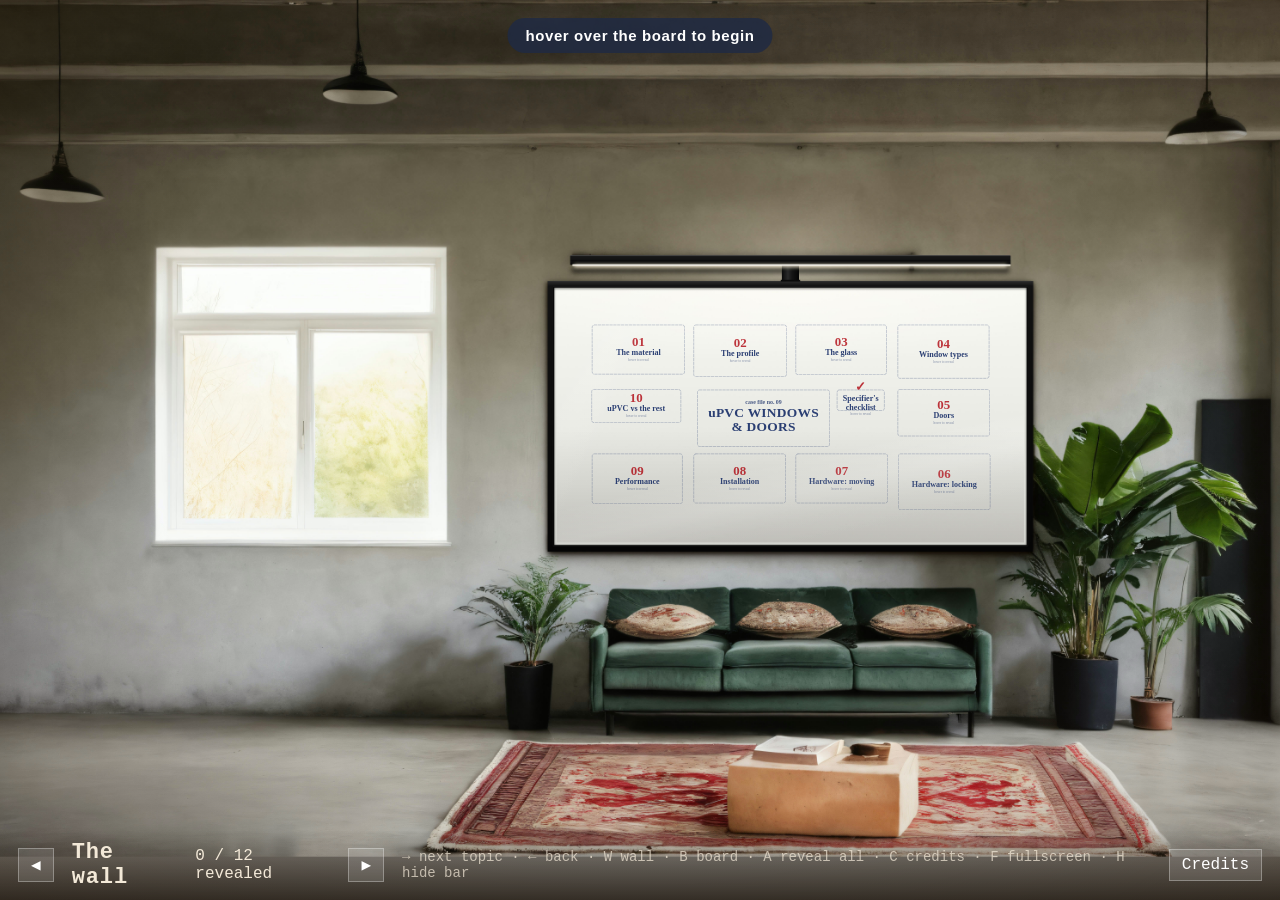
==== commit 051f9fff: "Photoreal loft room and framed, picture-lit board Room is an AI-generated photo (local ComfyUI, Real" ====
--- a/index.html
+++ b/index.html
@@ -134,65 +134,33 @@
 
 
 /* ================= WALL SCENE ================= */
-html,body{background:#cfc5b6}
+html,body{background:#8f8c86}
 #world{background:none!important;box-shadow:none!important;width:7600px;height:3600px}
-#world::before{content:"";position:absolute;left:-14000px;top:-9000px;width:30000px;height:20000px;z-index:-3;
-  background-color:#8a4a32;background-image:url("data:image/svg+xml,%3Csvg xmlns=%27http://www.w3.org/2000/svg%27 width=%2712000%27 height=%278000%27%3E%3Cfilter id=%27v%27%3E%3CfeTurbulence type=%27fractalNoise%27 baseFrequency=%27.00035%27 numOctaves=%273%27 seed=%2711%27/%3E%3CfeColorMatrix values=%270 0 0 0 .18 0 0 0 0 .08 0 0 0 0 .03 0 0 0 1.1 -.35%27/%3E%3C/filter%3E%3Crect width=%2712000%27 height=%278000%27 filter=%27url(%23v)%27/%3E%3C/svg%3E"),url("tex/bricks.jpg"),url("tex/bricks.jpg");background-size:12000px 8000px,5200px 5200px,7300px 7300px;background-position:0 0,1200px 330px,3100px 2200px;background-blend-mode:normal,normal,normal}
-#ceiling{left:-14000px;top:-9000px;width:30000px;height:6130px;z-index:-2;background:linear-gradient(#f6f3ee,#e4dfd7 85%,#d6d0c6)}
-#cornice{left:-14000px;top:-2960px;width:30000px;height:140px;z-index:-2;background:linear-gradient(#ffffff,#ece7df 55%,#d9d3c9);box-shadow:0 40px 90px rgba(30,15,5,.35)}
-#wallshade{left:-14000px;top:-2870px;width:30000px;height:9700px;z-index:-2;
-  background:linear-gradient(to bottom,rgba(25,12,6,.38),rgba(25,12,6,.08) 20%,rgba(25,12,6,0) 45%,rgba(25,12,6,.05) 80%,rgba(25,12,6,.3)),
-  linear-gradient(to right,rgba(25,12,6,.25),rgba(25,12,6,0) 20%,rgba(25,12,6,0) 80%,rgba(25,12,6,.3)),
-  radial-gradient(ellipse 3200px 4200px at 9300px 4000px,rgba(255,240,220,.16),rgba(255,240,220,0) 70%),
-  linear-gradient(rgba(70,50,40,.12),rgba(70,50,40,.12))}
-#window{left:-8000px;top:-1400px;width:5400px;height:5500px;z-index:-2}
-#world::after{content:none;
-  background-image:
-    radial-gradient(ellipse 60% 45% at 52% 38%, rgba(255,250,240,.55), rgba(255,250,240,0) 70%),
-    url("data:image/svg+xml,%3Csvg xmlns='http://www.w3.org/2000/svg' width='900' height='900'%3E%3Cfilter id='w'%3E%3CfeTurbulence type='fractalNoise' baseFrequency='.0045' numOctaves='4' seed='7'/%3E%3CfeColorMatrix values='0 0 0 0 .55 0 0 0 0 .47 0 0 0 0 .38 0 0 0 .28 0'/%3E%3C/filter%3E%3Crect width='900' height='900' filter='url(%23w)'/%3E%3C/svg%3E"),
-    url("data:image/svg+xml,%3Csvg xmlns='http://www.w3.org/2000/svg' width='260' height='260'%3E%3Cfilter id='g'%3E%3CfeTurbulence type='fractalNoise' baseFrequency='.75' numOctaves='2'/%3E%3CfeColorMatrix values='0 0 0 0 .4 0 0 0 0 .34 0 0 0 0 .28 0 0 0 .22 0'/%3E%3C/filter%3E%3Crect width='260' height='260' filter='url(%23g)'/%3E%3C/svg%3E");
-  background-size:auto,2400px 2400px,520px 520px}
+#roomphoto{position:absolute;left:-13000px;top:-6000px;width:28000px;height:16000px;z-index:-3;pointer-events:none;user-select:none}
 .scene{position:absolute;pointer-events:none}
-#floorold{display:none;
-  background:
-    linear-gradient(rgba(40,22,8,.55),rgba(40,22,8,0) 260px),
-    repeating-linear-gradient(90deg,rgba(0,0,0,.18) 0 4px,transparent 4px 520px),
-    repeating-linear-gradient(90deg,#b98a5c 0 260px,#a97a4e 260px 520px,#c39466 520px 780px,#ad7f52 780px 1040px);}
-#floorold::after{content:"";position:absolute;inset:0;opacity:.35;
-  background:url("data:image/svg+xml,%3Csvg xmlns='http://www.w3.org/2000/svg' width='400' height='120'%3E%3Cfilter id='f'%3E%3CfeTurbulence type='fractalNoise' baseFrequency='.004 .09' numOctaves='3'/%3E%3CfeColorMatrix values='0 0 0 0 .25 0 0 0 0 .13 0 0 0 0 .05 0 0 0 .9 0'/%3E%3C/filter%3E%3Crect width='400' height='120' filter='url(%23f)'/%3E%3C/svg%3E");background-size:1600px 480px}
-#skirting{left:-14000px;top:6670px;width:30000px;height:170px;z-index:-2;background:linear-gradient(#f4efe7,#e6dfd3 70%,#cfc6b8);box-shadow:0 -6px 18px rgba(80,60,30,.12)}
 
 /* the board */
-#board{position:absolute;left:-230px;top:-230px;width:8060px;height:4060px;z-index:-1;border-radius:14px;
-  background:linear-gradient(135deg,#d9dde1,#f7f8f9 18%,#b9bfc6 40%,#eef0f2 62%,#aab1b8 85%,#e4e7ea);
-  box-shadow:0 90px 160px rgba(60,40,20,.34),0 24px 40px rgba(60,40,20,.28);padding:60px;pointer-events:auto}
-#board .face{position:absolute;inset:60px;border-radius:4px;background:#fdfdfc;overflow:hidden;
-  box-shadow:inset 0 0 0 2px rgba(0,0,0,.06), inset 0 8px 30px rgba(0,0,0,.05)}
-#board .face::before{content:"";position:absolute;inset:0;
-  background:linear-gradient(115deg,rgba(255,255,255,0) 30%,rgba(255,255,255,.9) 42%,rgba(255,255,255,0) 52%),
-  radial-gradient(ellipse 900px 300px at 20% 70%,rgba(120,130,150,.06),transparent 70%),
-  radial-gradient(ellipse 700px 260px at 75% 25%,rgba(120,130,150,.05),transparent 70%),
-  radial-gradient(ellipse 500px 200px at 60% 85%,rgba(160,60,60,.035),transparent 70%)}
-#board .brand{position:absolute;right:120px;bottom:16px;font:600 22px var(--body);color:#8b939b;letter-spacing:.25em}
-#tray{left:1400px;top:3826px;width:4800px;height:110px;z-index:-1;border-radius:0 0 30px 30px;
-  background:linear-gradient(#c3c9cf,#eef0f2 30%,#a7aeb5);box-shadow:0 30px 40px rgba(60,40,20,.25)}
-#tray i{position:absolute;top:8px;height:44px;border-radius:22px;box-shadow:0 6px 8px rgba(0,0,0,.25)}
-#lamp{left:2600px;top:-760px;width:2400px;height:600px;z-index:1}
-#cone{left:-1400px;top:-400px;width:10400px;height:3600px;z-index:2;mix-blend-mode:soft-light;transition:opacity 1s;
-  background:radial-gradient(ellipse 50% 60% at 50% 0%,rgba(255,236,190,.95),rgba(255,236,190,0) 70%)}
-#gobo{left:-5200px;top:-2600px;width:5600px;height:7600px;z-index:2;transform:skewX(-22deg) rotate(3deg);
-  filter:blur(34px);mix-blend-mode:screen;transition:opacity 1.2s;opacity:.55}
-#gobo div{position:absolute;background:rgba(255,232,190,.75)}
-#plant{left:8700px;top:3800px;width:1500px;height:3150px;z-index:1}
-#basket{left:-2150px;top:5180px;width:1100px;height:1750px;z-index:1}
-#label{position:absolute;left:8230px;top:250px;width:1050px;background:#faf7f1;padding:60px 60px 54px;z-index:1;
-  box-shadow:0 22px 40px rgba(60,40,20,.25);font-family:var(--type);pointer-events:none}
-#label h4{font-size:30px;letter-spacing:.3em;color:#9a3b2b;margin:0 0 26px}
-#label h5{font:700 64px/1.05 var(--type);margin:0 0 26px;color:#1f2a44}
-#label p{font:34px/1.4 var(--hand);color:#444;margin:0 0 14px}
-#label .hint{margin-top:34px;font:600 30px var(--body);color:#9a3b2b;letter-spacing:.06em}
-body.inboard #gobo{opacity:.45} body.inboard #cone{opacity:.5}
-body.zoomed #gobo, body.zoomed #cone{opacity:0}
+/* gallery frame: thin black moulding, wide white mat, glass, lit from an LED bar above */
+#board{position:absolute;left:-720px;top:-720px;width:9040px;height:5040px;z-index:-1;border-radius:6px;pointer-events:auto;
+  background:linear-gradient(#2c2c2c,#121212 2%,#0c0c0c 50%,#050505);
+  box-shadow:0 70px 90px -20px rgba(15,6,2,.62),0 160px 220px -40px rgba(15,6,2,.45),-30px 30px 60px rgba(15,6,2,.25),30px 30px 60px rgba(15,6,2,.25),
+    inset 0 6px 0 rgba(255,255,255,.18),inset 0 0 0 3px #000,inset 10px 0 14px rgba(255,255,255,.05),inset -10px 0 14px rgba(255,255,255,.04)}
+#board::before{content:"";position:absolute;inset:110px;border-radius:2px;background:#000;box-shadow:0 0 0 10px #1b1b1b}
+#board .face{position:absolute;inset:124px;overflow:hidden;
+  background:radial-gradient(ellipse 62% 30% at 50% 0%,#fffdf8,rgba(255,253,248,0) 100%),
+    linear-gradient(#fbfaf6,#f1f0ec 38%,#e4e3de 78%,#d9d8d3);
+  box-shadow:inset 0 46px 40px -20px rgba(0,0,0,.45),inset 30px 0 30px -18px rgba(0,0,0,.28),inset -30px 0 30px -18px rgba(0,0,0,.28),inset 0 -20px 26px -14px rgba(0,0,0,.22)}
+#board .face::before{content:"";position:absolute;inset:0;opacity:.5;
+  background:url("data:image/svg+xml,%3Csvg xmlns='http://www.w3.org/2000/svg' width='300' height='300'%3E%3Cfilter id='p'%3E%3CfeTurbulence type='fractalNoise' baseFrequency='.9' numOctaves='2'/%3E%3CfeColorMatrix values='0 0 0 0 .5 0 0 0 0 .48 0 0 0 0 .44 0 0 0 .16 0'/%3E%3C/filter%3E%3Crect width='300' height='300' filter='url(%23p)'/%3E%3C/svg%3E");background-size:300px 300px}
+#board .brand{display:none}
+#wallglow{left:-3200px;top:-3000px;width:14000px;height:9000px;z-index:-2;mix-blend-mode:screen;
+  background:radial-gradient(ellipse 4600px 2000px at 7000px 2000px,rgba(255,238,210,.34),rgba(255,238,210,.10) 45%,rgba(255,236,205,0) 72%)}
+#glass{position:absolute;left:-550px;top:-550px;width:8700px;height:4700px;z-index:5;pointer-events:none;transition:opacity .8s;
+  background:linear-gradient(rgba(255,250,240,.05),rgba(255,250,240,0) 25%,rgba(30,22,14,0) 55%,rgba(30,22,14,.07)),
+    linear-gradient(168deg,rgba(255,255,255,0) 62%,rgba(255,255,255,.13) 72%,rgba(255,255,255,.04) 80%,rgba(255,255,255,0) 88%),
+    linear-gradient(118deg,rgba(255,255,255,0) 8%,rgba(255,255,255,.05) 14%,rgba(255,255,255,0) 22%)}
+body.zoomed #glass{opacity:0}
+#lamp{left:200px;top:-1500px;width:7200px;height:2200px;z-index:1}
 
 /* zones (hidden topics) */
 .zone{position:absolute;z-index:4;cursor:pointer;transition:opacity .6s}
@@ -235,8 +203,9 @@
 
 
 #world::before{display:none!important}
-html,body{background:#d6c9b6}
+html,body{background:#8f8c86}
 #board{background:transparent!important;box-shadow:none!important}
+#board::before{display:none!important}
 #board .face,#board .brand,.scene,#label{display:none!important}
 #sceneimg{position:absolute;left:-13000px;top:-6000px;width:28000px;height:16000px;z-index:-2;pointer-events:none;user-select:none}
 </style>
@@ -257,99 +226,26 @@
     <filter id="rough" filterUnits="userSpaceOnUse" x="-3000" y="-3000" width="14000" height="10000"><feTurbulence type="fractalNoise" baseFrequency=".035" numOctaves="2" seed="3"/><feDisplacementMap in="SourceGraphic" scale="9"/></filter>
   </defs>
 </svg>
-<div class="scene" id="ceiling"></div><div class="scene" id="cornice"></div><div class="scene" id="wallshade"></div>
-<svg class="scene" id="window" viewBox="-200 -100 5400 5500">
-<defs>
- <linearGradient id="sky" x1="0" y1="0" x2="0" y2="1"><stop offset="0" stop-color="#c9dbe8"/><stop offset=".5" stop-color="#eef3f5"/><stop offset="1" stop-color="#f6f6f2"/></linearGradient>
- <linearGradient id="pvc" x1="0" y1="0" x2="1" y2="1"><stop offset="0" stop-color="#fbfbf9"/><stop offset="1" stop-color="#e9e8e3"/></linearGradient>
- <linearGradient id="rev" x1="0" y1="0" x2="1" y2="0"><stop offset="0" stop-color="#d9d2c6"/><stop offset="1" stop-color="#f3efe8"/></linearGradient>
- <linearGradient id="soff" x1="0" y1="0" x2="0" y2="1"><stop offset="0" stop-color="#bdb5a8"/><stop offset="1" stop-color="#d9d2c6"/></linearGradient>
- <linearGradient id="sillsh" x1="0" y1="0" x2="0" y2="1"><stop offset="0" stop-color="#1a0d05" stop-opacity=".45"/><stop offset="1" stop-color="#1a0d05" stop-opacity="0"/></linearGradient>
- <linearGradient id="headsh" x1="0" y1="0" x2="0" y2="1"><stop offset="0" stop-color="#000" stop-opacity=".18"/><stop offset="1" stop-color="#000" stop-opacity="0"/></linearGradient>
- <filter id="far" x="-5%" y="-5%" width="110%" height="110%"><feGaussianBlur stdDeviation="55"/></filter>
- <clipPath id="gl"><rect x="260" y="160" width="4730" height="4820"/></clipPath>
-</defs>
-<polygon points="0,0 5000,0 4990,160 260,160" fill="url(#soff)"/>
-<polygon points="0,0 260,160 260,4980 0,5130" fill="url(#rev)"/>
-<g clip-path="url(#gl)"><g filter="url(#far)">
- <rect x="200" y="100" width="4900" height="5000" fill="url(#sky)"/>
- <path d="M200 2900 L700 2500 L1100 2700 L1700 2150 L2200 2600 L2700 2350 L3300 2750 L3900 2200 L4500 2650 L5100 2450 V3400 H200Z" fill="#c6d0d8"/>
- <path d="M1500 2330 L1700 2150 L1900 2320 L1800 2300 L1700 2360Z M3700 2380 L3900 2200 L4100 2370 L3950 2350Z" fill="#eef2f4"/>
- <path d="M200 3250 Q600 3050 1000 3200 T1800 3150 T2700 3220 T3600 3120 T4500 3230 T5100 3150 V4000 H200Z" fill="#a9b49d"/>
- <g fill="#8e9c84"><ellipse cx="900" cy="3350" rx="420" ry="520"/><ellipse cx="1500" cy="3450" rx="300" ry="420"/><ellipse cx="3800" cy="3380" rx="480" ry="560"/><ellipse cx="4500" cy="3500" rx="330" ry="420"/></g>
- <rect x="200" y="3800" width="4900" height="1300" fill="#c8c8bb"/>
- <path d="M2100 3700 H3300 V4300 H2100Z" fill="#e6dfd3"/><path d="M2000 3720 L2700 3350 L3400 3720Z" fill="#b89a8c"/>
-</g></g>
-<path d="M260 160H4990V4980H260Z M480 380V4760H4770V380Z" fill="url(#pvc)" fill-rule="evenodd" stroke="rgba(0,0,0,.2)" stroke-width="6"/>
-<rect x="2180" y="250" width="900" height="44" rx="14" fill="#d8d7d1"/>
-<rect x="480" y="1450" width="4290" height="160" fill="url(#pvc)" stroke="rgba(0,0,0,.18)" stroke-width="5"/>
-<rect x="2560" y="1610" width="130" height="3150" fill="url(#pvc)" stroke="rgba(0,0,0,.18)" stroke-width="5"/>
-<rect x="540" y="440" width="4170" height="950" fill="none" stroke="rgba(0,0,0,.12)" stroke-width="5"/>
-<rect x="600" y="500" width="4050" height="830" fill="none" stroke="#2b2b2b" stroke-width="10"/>
-  <polygon points="1207.5,500 2301,500 802.5,1330 -291,1330" fill="#fff" opacity=".10" clip-path="url(#gl)"/>
-  <polygon points="2827.5,500 3111,500 1815,1330 1531.5,1330" fill="#fff" opacity=".08" clip-path="url(#gl)"/>
-<path d="M480 1610H2560V4760H480Z M670 1800V4570H2370V1800Z" fill="url(#pvc)" fill-rule="evenodd" stroke="rgba(0,0,0,.18)" stroke-width="6"/>
-  <rect x="600" y="1730" width="1840" height="2910" fill="none" stroke="rgba(0,0,0,.12)" stroke-width="5"/>
-  <rect x="670" y="1800" width="1700" height="2770" fill="none" stroke="#2b2b2b" stroke-width="10"/>
-  <polygon points="925,1800 1384,1800 755,4570 296,4570" fill="#fff" opacity=".10" clip-path="url(#gl)"/>
-  <polygon points="1605,1800 1724,1800 1180,4570 1061,4570" fill="#fff" opacity=".08" clip-path="url(#gl)"/>
-  <g transform="translate(2460 3185)"><rect x="-40" y="-90" width="80" height="190" rx="30" fill="#f7f7f5" stroke="rgba(0,0,0,.25)" stroke-width="5"/><rect x="-26" y="-20" width="52" height="420" rx="26" fill="#fbfbfa" stroke="rgba(0,0,0,.28)" stroke-width="5"/><rect x="-8" y="10" width="10" height="360" rx="5" fill="rgba(0,0,0,.06)"/></g>
-<path d="M2690 1610H4770V4760H2690Z M2880 1800V4570H4580V1800Z" fill="url(#pvc)" fill-rule="evenodd" stroke="rgba(0,0,0,.18)" stroke-width="6"/>
-  <rect x="2810" y="1730" width="1840" height="2910" fill="none" stroke="rgba(0,0,0,.12)" stroke-width="5"/>
-  <rect x="2880" y="1800" width="1700" height="2770" fill="none" stroke="#2b2b2b" stroke-width="10"/>
-  <polygon points="3135,1800 3594,1800 2965,4570 2506,4570" fill="#fff" opacity=".10" clip-path="url(#gl)"/>
-  <polygon points="3815,1800 3934,1800 3390,4570 3271,4570" fill="#fff" opacity=".08" clip-path="url(#gl)"/>
-  <g transform="translate(2790 3185)"><rect x="-40" y="-90" width="80" height="190" rx="30" fill="#f7f7f5" stroke="rgba(0,0,0,.25)" stroke-width="5"/><rect x="-26" y="-20" width="52" height="420" rx="26" fill="#fbfbfa" stroke="rgba(0,0,0,.28)" stroke-width="5"/><rect x="-8" y="10" width="10" height="360" rx="5" fill="rgba(0,0,0,.06)"/></g>
-<rect x="260" y="160" width="4730" height="420" fill="url(#headsh)"/>
-<polygon points="260,4980 4990,4980 5150,5180 -150,5180" fill="#f4f1eb"/>
-<rect x="-150" y="5180" width="5300" height="80" fill="#dcd6cb"/>
-<rect x="-150" y="5260" width="5300" height="110" fill="url(#sillsh)"/>
+<img class="scene" id="roomphoto" src="room/room.jpg" alt="">
+<div class="scene" id="wallglow"></div>
+<img id="sceneimg" src="img/wall.jpg?v=46c67490" alt="" draggable="false"><div id="board"><div class="face"></div></div>
+<svg class="scene" id="lamp" viewBox="0 0 7200 2200" overflow="visible">
+  <defs>
+    <linearGradient id="ledbar" x1="0" y1="0" x2="0" y2="1"><stop offset="0" stop-color="#3a3a3a"/><stop offset=".12" stop-color="#1a1a1a"/><stop offset=".8" stop-color="#0d0d0d"/><stop offset="1" stop-color="#050505"/></linearGradient>
+    <linearGradient id="stem" x1="0" y1="0" x2="1" y2="0"><stop offset="0" stop-color="#0a0a0a"/><stop offset=".35" stop-color="#2a2a2a"/><stop offset=".6" stop-color="#151515"/><stop offset="1" stop-color="#050505"/></linearGradient>
+    <filter id="lb" x="-10%" y="-200%" width="120%" height="500%"><feGaussianBlur stdDeviation="30"/></filter>
+    <filter id="ls" x="-10%" y="-100%" width="120%" height="400%"><feGaussianBlur stdDeviation="45"/></filter>
+  </defs>
+  <rect x="-480" y="520" width="8160" height="120" rx="40" fill="rgba(10,4,0,.55)" filter="url(#ls)"/>
+  <rect x="3440" y="470" width="320" height="320" fill="url(#stem)"/>
+  <rect x="3420" y="760" width="360" height="30" fill="#0b0b0b"/>
+  <rect x="-500" y="300" width="8200" height="180" rx="14" fill="url(#ledbar)"/>
+  <rect x="-500" y="302" width="8200" height="8" rx="4" fill="rgba(255,255,255,.18)"/>
+  <rect x="-500" y="400" width="8200" height="10" fill="#000" opacity=".6"/>
+  <rect x="-430" y="470" width="8060" height="60" rx="30" fill="#fff1d6" filter="url(#lb)" opacity=".8"/>
+  <rect x="-460" y="470" width="8160" height="30" rx="12" fill="#fffaf0"/>
+  <rect x="-380" y="476" width="8000" height="14" rx="7" fill="#ffffff"/>
 </svg>
-<svg class="scene" id="floor" viewBox="0 0 30000 3300" preserveAspectRatio="none" style="left:-14000px;top:6830px;width:30000px;height:3300px;z-index:-2">
-<defs><linearGradient id="fl" x1="0" y1="0" x2="0" y2="1"><stop offset="0" stop-color="#2a1608" stop-opacity=".6"/><stop offset=".3" stop-color="#2a1608" stop-opacity=".15"/><stop offset="1" stop-color="#2a1608" stop-opacity=".05"/></linearGradient>
-<filter id="grain" x="0" y="0" width="1" height="1"><feTurbulence type="fractalNoise" baseFrequency=".002 .06" numOctaves="3" seed="5"/><feColorMatrix values="0 0 0 0 .2 0 0 0 0 .1 0 0 0 0 .03 0 0 0 .45 0"/><feComposite in2="SourceGraphic" operator="in"/></filter>
-<filter id="soft" x="-20%" y="-20%" width="140%" height="140%"><feGaussianBlur stdDeviation="60"/></filter></defs>
-<polygon points="-750,0 -645,0 -55030,3300 -55500,3300" fill="#b48557" stroke="rgba(60,35,15,.4)" stroke-width="3"/><polygon points="-645,0 -540,0 -54560,3300 -55030,3300" fill="undefined" stroke="rgba(60,35,15,.4)" stroke-width="3"/><polygon points="-540,0 -435,0 -54090,3300 -54560,3300" fill="undefined" stroke="rgba(60,35,15,.4)" stroke-width="3"/><polygon points="-435,0 -330,0 -53620,3300 -54090,3300" fill="undefined" stroke="rgba(60,35,15,.4)" stroke-width="3"/><polygon points="-330,0 -225,0 -53150,3300 -53620,3300" fill="undefined" stroke="rgba(60,35,15,.4)" stroke-width="3"/><polygon points="-225,0 -120,0 -52680,3300 -53150,3300" fill="undefined" stroke="rgba(60,35,15,.4)" stroke-width="3"/><polygon points="-120,0 -15,0 -52210,3300 -52680,3300" fill="#b48557" stroke="rgba(60,35,15,.4)" stroke-width="3"/><polygon points="-15,0 90,0 -51740,3300 -52210,3300" fill="undefined" stroke="rgba(60,35,15,.4)" stroke-width="3"/><polygon points="90,0 195,0 -51270,3300 -51740,3300" fill="undefined" stroke="rgba(60,35,15,.4)" stroke-width="3"/><polygon points="195,0 300,0 -50800,3300 -51270,3300" fill="undefined" stroke="rgba(60,35,15,.4)" stroke-width="3"/><polygon points="300,0 405,0 -50330,3300 -50800,3300" fill="undefined" stroke="rgba(60,35,15,.4)" stroke-width="3"/><polygon points="405,0 510,0 -49860,3300 -50330,3300" fill="undefined" stroke="rgba(60,35,15,.4)" stroke-width="3"/><polygon points="510,0 615,0 -49390,3300 -49860,3300" fill="#b48557" stroke="rgba(60,35,15,.4)" stroke-width="3"/><polygon points="615,0 720,0 -48920,3300 -49390,3300" fill="undefined" stroke="rgba(60,35,15,.4)" stroke-width="3"/><polygon points="720,0 825,0 -48450,3300 -48920,3300" fill="undefined" stroke="rgba(60,35,15,.4)" stroke-width="3"/><polygon points="825,0 930,0 -47980,3300 -48450,3300" fill="undefined" stroke="rgba(60,35,15,.4)" stroke-width="3"/><polygon points="930,0 1035,0 -47510,3300 -47980,3300" fill="undefined" stroke="rgba(60,35,15,.4)" stroke-width="3"/><polygon points="1035,0 1140,0 -47040,3300 -47510,3300" fill="undefined" stroke="rgba(60,35,15,.4)" stroke-width="3"/><polygon points="1140,0 1245,0 -46570,3300 -47040,3300" fill="#b48557" stroke="rgba(60,35,15,.4)" stroke-width="3"/><polygon points="1245,0 1350,0 -46100,3300 -46570,3300" fill="undefined" stroke="rgba(60,35,15,.4)" stroke-width="3"/><polygon points="1350,0 1455,0 -45630,3300 -46100,3300" fill="undefined" stroke="rgba(60,35,15,.4)" stroke-width="3"/><polygon points="1455,0 1560,0 -45160,3300 -45630,3300" fill="undefined" stroke="rgba(60,35,15,.4)" stroke-width="3"/><polygon points="1560,0 1665,0 -44690,3300 -45160,3300" fill="undefined" stroke="rgba(60,35,15,.4)" stroke-width="3"/><polygon points="1665,0 1770,0 -44220,3300 -44690,3300" fill="undefined" stroke="rgba(60,35,15,.4)" stroke-width="3"/><polygon points="1770,0 1875,0 -43750,3300 -44220,3300" fill="#b48557" stroke="rgba(60,35,15,.4)" stroke-width="3"/><polygon points="1875,0 1980,0 -43280,3300 -43750,3300" fill="undefined" stroke="rgba(60,35,15,.4)" stroke-width="3"/><polygon points="1980,0 2085,0 -42810,3300 -43280,3300" fill="undefined" stroke="rgba(60,35,15,.4)" stroke-width="3"/><polygon points="2085,0 2190,0 -42340,3300 -42810,3300" fill="undefined" stroke="rgba(60,35,15,.4)" stroke-width="3"/><polygon points="2190,0 2295,0 -41870,3300 -42340,3300" fill="undefined" stroke="rgba(60,35,15,.4)" stroke-width="3"/><polygon points="2295,0 2400,0 -41400,3300 -41870,3300" fill="undefined" stroke="rgba(60,35,15,.4)" stroke-width="3"/><polygon points="2400,0 2505,0 -40930,3300 -41400,3300" fill="#b48557" stroke="rgba(60,35,15,.4)" stroke-width="3"/><polygon points="2505,0 2610,0 -40460,3300 -40930,3300" fill="undefined" stroke="rgba(60,35,15,.4)" stroke-width="3"/><polygon points="2610,0 2715,0 -39990,3300 -40460,3300" fill="undefined" stroke="rgba(60,35,15,.4)" stroke-width="3"/><polygon points="2715,0 2820,0 -39520,3300 -39990,3300" fill="undefined" stroke="rgba(60,35,15,.4)" stroke-width="3"/><polygon points="2820,0 2925,0 -39050,3300 -39520,3300" fill="undefined" stroke="rgba(60,35,15,.4)" stroke-width="3"/><polygon points="2925,0 3030,0 -38580,3300 -39050,3300" fill="undefined" stroke="rgba(60,35,15,.4)" stroke-width="3"/><polygon points="3030,0 3135,0 -38110,3300 -38580,3300" fill="#b48557" stroke="rgba(60,35,15,.4)" stroke-width="3"/><polygon points="3135,0 3240,0 -37640,3300 -38110,3300" fill="undefined" stroke="rgba(60,35,15,.4)" stroke-width="3"/><polygon points="3240,0 3345,0 -37170,3300 -37640,3300" fill="undefined" stroke="rgba(60,35,15,.4)" stroke-width="3"/><polygon points="3345,0 3450,0 -36700,3300 -37170,3300" fill="undefined" stroke="rgba(60,35,15,.4)" stroke-width="3"/><polygon points="3450,0 3555,0 -36230,3300 -36700,3300" fill="undefined" stroke="rgba(60,35,15,.4)" stroke-width="3"/><polygon points="3555,0 3660,0 -35760,3300 -36230,3300" fill="undefined" stroke="rgba(60,35,15,.4)" stroke-width="3"/><polygon points="3660,0 3765,0 -35290,3300 -35760,3300" fill="#b48557" stroke="rgba(60,35,15,.4)" stroke-width="3"/><polygon points="3765,0 3870,0 -34820,3300 -35290,3300" fill="undefined" stroke="rgba(60,35,15,.4)" stroke-width="3"/><polygon points="3870,0 3975,0 -34350,3300 -34820,3300" fill="undefined" stroke="rgba(60,35,15,.4)" stroke-width="3"/><polygon points="3975,0 4080,0 -33880,3300 -34350,3300" fill="undefined" stroke="rgba(60,35,15,.4)" stroke-width="3"/><polygon points="4080,0 4185,0 -33410,3300 -33880,3300" fill="undefined" stroke="rgba(60,35,15,.4)" stroke-width="3"/><polygon points="4185,0 4290,0 -32940,3300 -33410,3300" fill="undefined" stroke="rgba(60,35,15,.4)" stroke-width="3"/><polygon points="4290,0 4395,0 -32470,3300 -32940,3300" fill="#b48557" stroke="rgba(60,35,15,.4)" stroke-width="3"/><polygon points="4395,0 4500,0 -32000,3300 -32470,3300" fill="undefined" stroke="rgba(60,35,15,.4)" stroke-width="3"/><polygon points="4500,0 4605,0 -31530,3300 -32000,3300" fill="undefined" stroke="rgba(60,35,15,.4)" stroke-width="3"/><polygon points="4605,0 4710,0 -31060,3300 -31530,3300" fill="undefined" stroke="rgba(60,35,15,.4)" stroke-width="3"/><polygon points="4710,0 4815,0 -30590,3300 -31060,3300" fill="undefined" stroke="rgba(60,35,15,.4)" stroke-width="3"/><polygon points="4815,0 4920,0 -30120,3300 -30590,3300" fill="undefined" stroke="rgba(60,35,15,.4)" stroke-width="3"/><polygon points="4920,0 5025,0 -29650,3300 -30120,3300" fill="#b48557" stroke="rgba(60,35,15,.4)" stroke-width="3"/><polygon points="5025,0 5130,0 -29180,3300 -29650,3300" fill="undefined" stroke="rgba(60,35,15,.4)" stroke-width="3"/><polygon points="5130,0 5235,0 -28710,3300 -29180,3300" fill="undefined" stroke="rgba(60,35,15,.4)" stroke-width="3"/><polygon points="5235,0 5340,0 -28240,3300 -28710,3300" fill="undefined" stroke="rgba(60,35,15,.4)" stroke-width="3"/><polygon points="5340,0 5445,0 -27770,3300 -28240,3300" fill="undefined" stroke="rgba(60,35,15,.4)" stroke-width="3"/><polygon points="5445,0 5550,0 -27300,3300 -27770,3300" fill="undefined" stroke="rgba(60,35,15,.4)" stroke-width="3"/><polygon points="5550,0 5655,0 -26830,3300 -27300,3300" fill="#b48557" stroke="rgba(60,35,15,.4)" stroke-width="3"/><polygon points="5655,0 5760,0 -26360,3300 -26830,3300" fill="undefined" stroke="rgba(60,35,15,.4)" stroke-width="3"/><polygon points="5760,0 5865,0 -25890,3300 -26360,3300" fill="undefined" stroke="rgba(60,35,15,.4)" stroke-width="3"/><polygon points="5865,0 5970,0 -25420,3300 -25890,3300" fill="undefined" stroke="rgba(60,35,15,.4)" stroke-width="3"/><polygon points="5970,0 6075,0 -24950,3300 -25420,3300" fill="undefined" stroke="rgba(60,35,15,.4)" stroke-width="3"/><polygon points="6075,0 6180,0 -24480,3300 -24950,3300" fill="undefined" stroke="rgba(60,35,15,.4)" stroke-width="3"/><polygon points="6180,0 6285,0 -24010,3300 -24480,3300" fill="#b48557" stroke="rgba(60,35,15,.4)" stroke-width="3"/><polygon points="6285,0 6390,0 -23540,3300 -24010,3300" fill="undefined" stroke="rgba(60,35,15,.4)" stroke-width="3"/><polygon points="6390,0 6495,0 -23070,3300 -23540,3300" fill="undefined" stroke="rgba(60,35,15,.4)" stroke-width="3"/><polygon points="6495,0 6600,0 -22600,3300 -23070,3300" fill="undefined" stroke="rgba(60,35,15,.4)" stroke-width="3"/><polygon points="6600,0 6705,0 -22130,3300 -22600,3300" fill="undefined" stroke="rgba(60,35,15,.4)" stroke-width="3"/><polygon points="6705,0 6810,0 -21660,3300 -22130,3300" fill="undefined" stroke="rgba(60,35,15,.4)" stroke-width="3"/><polygon points="6810,0 6915,0 -21190,3300 -21660,3300" fill="#b48557" stroke="rgba(60,35,15,.4)" stroke-width="3"/><polygon points="6915,0 7020,0 -20720,3300 -21190,3300" fill="undefined" stroke="rgba(60,35,15,.4)" stroke-width="3"/><polygon points="7020,0 7125,0 -20250,3300 -20720,3300" fill="undefined" stroke="rgba(60,35,15,.4)" stroke-width="3"/><polygon points="7125,0 7230,0 -19780,3300 -20250,3300" fill="undefined" stroke="rgba(60,35,15,.4)" stroke-width="3"/><polygon points="7230,0 7335,0 -19310,3300 -19780,3300" fill="undefined" stroke="rgba(60,35,15,.4)" stroke-width="3"/><polygon points="7335,0 7440,0 -18840,3300 -19310,3300" fill="undefined" stroke="rgba(60,35,15,.4)" stroke-width="3"/><polygon points="7440,0 7545,0 -18370,3300 -18840,3300" fill="#b48557" stroke="rgba(60,35,15,.4)" stroke-width="3"/><polygon points="7545,0 7650,0 -17900,3300 -18370,3300" fill="undefined" stroke="rgba(60,35,15,.4)" stroke-width="3"/><polygon points="7650,0 7755,0 -17430,3300 -17900,3300" fill="undefined" stroke="rgba(60,35,15,.4)" stroke-width="3"/><polygon points="7755,0 7860,0 -16960,3300 -17430,3300" fill="undefined" stroke="rgba(60,35,15,.4)" stroke-width="3"/><polygon points="7860,0 7965,0 -16490,3300 -16960,3300" fill="undefined" stroke="rgba(60,35,15,.4)" stroke-width="3"/><polygon points="7965,0 8070,0 -16020,3300 -16490,3300" fill="undefined" stroke="rgba(60,35,15,.4)" stroke-width="3"/><polygon points="8070,0 8175,0 -15550,3300 -16020,3300" fill="#b48557" stroke="rgba(60,35,15,.4)" stroke-width="3"/><polygon points="8175,0 8280,0 -15080,3300 -15550,3300" fill="undefined" stroke="rgba(60,35,15,.4)" stroke-width="3"/><polygon points="8280,0 8385,0 -14610,3300 -15080,3300" fill="undefined" stroke="rgba(60,35,15,.4)" stroke-width="3"/><polygon points="8385,0 8490,0 -14140,3300 -14610,3300" fill="undefined" stroke="rgba(60,35,15,.4)" stroke-width="3"/><polygon points="8490,0 8595,0 -13670,3300 -14140,3300" fill="undefined" stroke="rgba(60,35,15,.4)" stroke-width="3"/><polygon points="8595,0 8700,0 -13200,3300 -13670,3300" fill="undefined" stroke="rgba(60,35,15,.4)" stroke-width="3"/><polygon points="8700,0 8805,0 -12730,3300 -13200,3300" fill="#b48557" stroke="rgba(60,35,15,.4)" stroke-width="3"/><polygon points="8805,0 8910,0 -12260,3300 -12730,3300" fill="undefined" stroke="rgba(60,35,15,.4)" stroke-width="3"/><polygon points="8910,0 9015,0 -11790,3300 -12260,3300" fill="undefined" stroke="rgba(60,35,15,.4)" stroke-width="3"/><polygon points="9015,0 9120,0 -11320,3300 -11790,3300" fill="undefined" stroke="rgba(60,35,15,.4)" stroke-width="3"/><polygon points="9120,0 9225,0 -10850,3300 -11320,3300" fill="undefined" stroke="rgba(60,35,15,.4)" stroke-width="3"/><polygon points="9225,0 9330,0 -10380,3300 -10850,3300" fill="undefined" stroke="rgba(60,35,15,.4)" stroke-width="3"/><polygon points="9330,0 9435,0 -9910,3300 -10380,3300" fill="#b48557" stroke="rgba(60,35,15,.4)" stroke-width="3"/><polygon points="9435,0 9540,0 -9440,3300 -9910,3300" fill="undefined" stroke="rgba(60,35,15,.4)" stroke-width="3"/><polygon points="9540,0 9645,0 -8970,3300 -9440,3300" fill="undefined" stroke="rgba(60,35,15,.4)" stroke-width="3"/><polygon points="9645,0 9750,0 -8500,3300 -8970,3300" fill="undefined" stroke="rgba(60,35,15,.4)" stroke-width="3"/><polygon points="9750,0 9855,0 -8030,3300 -8500,3300" fill="undefined" stroke="rgba(60,35,15,.4)" stroke-width="3"/><polygon points="9855,0 9960,0 -7560,3300 -8030,3300" fill="undefined" stroke="rgba(60,35,15,.4)" stroke-width="3"/><polygon points="9960,0 10065,0 -7090,3300 -7560,3300" fill="#b48557" stroke="rgba(60,35,15,.4)" stroke-width="3"/><polygon points="10065,0 10170,0 -6620,3300 -7090,3300" fill="undefined" stroke="rgba(60,35,15,.4)" stroke-width="3"/><polygon points="10170,0 10275,0 -6150,3300 -6620,3300" fill="undefined" stroke="rgba(60,35,15,.4)" stroke-width="3"/><polygon points="10275,0 10380,0 -5680,3300 -6150,3300" fill="undefined" stroke="rgba(60,35,15,.4)" stroke-width="3"/><polygon points="10380,0 10485,0 -5210,3300 -5680,3300" fill="undefined" stroke="rgba(60,35,15,.4)" stroke-width="3"/><polygon points="10485,0 10590,0 -4740,3300 -5210,3300" fill="undefined" stroke="rgba(60,35,15,.4)" stroke-width="3"/><polygon points="10590,0 10695,0 -4270,3300 -4740,3300" fill="#b48557" stroke="rgba(60,35,15,.4)" stroke-width="3"/><polygon points="10695,0 10800,0 -3800,3300 -4270,3300" fill="#a67a4d" stroke="rgba(60,35,15,.4)" stroke-width="3"/><polygon points="10800,0 10905,0 -3330,3300 -3800,3300" fill="#bf8f60" stroke="rgba(60,35,15,.4)" stroke-width="3"/><polygon points="10905,0 11010,0 -2860,3300 -3330,3300" fill="#aa7d50" stroke="rgba(60,35,15,.4)" stroke-width="3"/><polygon points="11010,0 11115,0 -2390,3300 -2860,3300" fill="#b88a5a" stroke="rgba(60,35,15,.4)" stroke-width="3"/><polygon points="11115,0 11220,0 -1920,3300 -2390,3300" fill="#9f7347" stroke="rgba(60,35,15,.4)" stroke-width="3"/><polygon points="11220,0 11325,0 -1450,3300 -1920,3300" fill="#b48557" stroke="rgba(60,35,15,.4)" stroke-width="3"/><polygon points="11325,0 11430,0 -980,3300 -1450,3300" fill="#a67a4d" stroke="rgba(60,35,15,.4)" stroke-width="3"/><polygon points="11430,0 11535,0 -510,3300 -980,3300" fill="#bf8f60" stroke="rgba(60,35,15,.4)" stroke-width="3"/><polygon points="11535,0 11640,0 -40,3300 -510,3300" fill="#aa7d50" stroke="rgba(60,35,15,.4)" stroke-width="3"/><polygon points="11640,0 11745,0 430,3300 -40,3300" fill="#b88a5a" stroke="rgba(60,35,15,.4)" stroke-width="3"/><polygon points="11745,0 11850,0 900,3300 430,3300" fill="#9f7347" stroke="rgba(60,35,15,.4)" stroke-width="3"/><polygon points="11850,0 11955,0 1370,3300 900,3300" fill="#b48557" stroke="rgba(60,35,15,.4)" stroke-width="3"/><polygon points="11955,0 12060,0 1840,3300 1370,3300" fill="#a67a4d" stroke="rgba(60,35,15,.4)" stroke-width="3"/><polygon points="12060,0 12165,0 2310,3300 1840,3300" fill="#bf8f60" stroke="rgba(60,35,15,.4)" stroke-width="3"/><polygon points="12165,0 12270,0 2780,3300 2310,3300" fill="#aa7d50" stroke="rgba(60,35,15,.4)" stroke-width="3"/><polygon points="12270,0 12375,0 3250,3300 2780,3300" fill="#b88a5a" stroke="rgba(60,35,15,.4)" stroke-width="3"/><polygon points="12375,0 12480,0 3720,3300 3250,3300" fill="#9f7347" stroke="rgba(60,35,15,.4)" stroke-width="3"/><polygon points="12480,0 12585,0 4190,3300 3720,3300" fill="#b48557" stroke="rgba(60,35,15,.4)" stroke-width="3"/><polygon points="12585,0 12690,0 4660,3300 4190,3300" fill="#a67a4d" stroke="rgba(60,35,15,.4)" stroke-width="3"/><polygon points="12690,0 12795,0 5130,3300 4660,3300" fill="#bf8f60" stroke="rgba(60,35,15,.4)" stroke-width="3"/><polygon points="12795,0 12900,0 5600,3300 5130,3300" fill="#aa7d50" stroke="rgba(60,35,15,.4)" stroke-width="3"/><polygon points="12900,0 13005,0 6070,3300 5600,3300" fill="#b88a5a" stroke="rgba(60,35,15,.4)" stroke-width="3"/><polygon points="13005,0 13110,0 6540,3300 6070,3300" fill="#9f7347" stroke="rgba(60,35,15,.4)" stroke-width="3"/><polygon points="13110,0 13215,0 7010,3300 6540,3300" fill="#b48557" stroke="rgba(60,35,15,.4)" stroke-width="3"/><polygon points="13215,0 13320,0 7480,3300 7010,3300" fill="#a67a4d" stroke="rgba(60,35,15,.4)" stroke-width="3"/><polygon points="13320,0 13425,0 7950,3300 7480,3300" fill="#bf8f60" stroke="rgba(60,35,15,.4)" stroke-width="3"/><polygon points="13425,0 13530,0 8420,3300 7950,3300" fill="#aa7d50" stroke="rgba(60,35,15,.4)" stroke-width="3"/><polygon points="13530,0 13635,0 8890,3300 8420,3300" fill="#b88a5a" stroke="rgba(60,35,15,.4)" stroke-width="3"/><polygon points="13635,0 13740,0 9360,3300 8890,3300" fill="#9f7347" stroke="rgba(60,35,15,.4)" stroke-width="3"/><polygon points="13740,0 13845,0 9830,3300 9360,3300" fill="#b48557" stroke="rgba(60,35,15,.4)" stroke-width="3"/><polygon points="13845,0 13950,0 10300,3300 9830,3300" fill="#a67a4d" stroke="rgba(60,35,15,.4)" stroke-width="3"/><polygon points="13950,0 14055,0 10770,3300 10300,3300" fill="#bf8f60" stroke="rgba(60,35,15,.4)" stroke-width="3"/><polygon points="14055,0 14160,0 11240,3300 10770,3300" fill="#aa7d50" stroke="rgba(60,35,15,.4)" stroke-width="3"/><polygon points="14160,0 14265,0 11710,3300 11240,3300" fill="#b88a5a" stroke="rgba(60,35,15,.4)" stroke-width="3"/><polygon points="14265,0 14370,0 12180,3300 11710,3300" fill="#9f7347" stroke="rgba(60,35,15,.4)" stroke-width="3"/><polygon points="14370,0 14475,0 12650,3300 12180,3300" fill="#b48557" stroke="rgba(60,35,15,.4)" stroke-width="3"/><polygon points="14475,0 14580,0 13120,3300 12650,3300" fill="#a67a4d" stroke="rgba(60,35,15,.4)" stroke-width="3"/><polygon points="14580,0 14685,0 13590,3300 13120,3300" fill="#bf8f60" stroke="rgba(60,35,15,.4)" stroke-width="3"/><polygon points="14685,0 14790,0 14060,3300 13590,3300" fill="#aa7d50" stroke="rgba(60,35,15,.4)" stroke-width="3"/><polygon points="14790,0 14895,0 14530,3300 14060,3300" fill="#b88a5a" stroke="rgba(60,35,15,.4)" stroke-width="3"/><polygon points="14895,0 15000,0 15000,3300 14530,3300" fill="#9f7347" stroke="rgba(60,35,15,.4)" stroke-width="3"/><polygon points="15000,0 15105,0 15470,3300 15000,3300" fill="#b48557" stroke="rgba(60,35,15,.4)" stroke-width="3"/><polygon points="15105,0 15210,0 15940,3300 15470,3300" fill="#a67a4d" stroke="rgba(60,35,15,.4)" stroke-width="3"/><polygon points="15210,0 15315,0 16410,3300 15940,3300" fill="#bf8f60" stroke="rgba(60,35,15,.4)" stroke-width="3"/><polygon points="15315,0 15420,0 16880,3300 16410,3300" fill="#aa7d50" stroke="rgba(60,35,15,.4)" stroke-width="3"/><polygon points="15420,0 15525,0 17350,3300 16880,3300" fill="#b88a5a" stroke="rgba(60,35,15,.4)" stroke-width="3"/><polygon points="15525,0 15630,0 17820,3300 17350,3300" fill="#9f7347" stroke="rgba(60,35,15,.4)" stroke-width="3"/><polygon points="15630,0 15735,0 18290,3300 17820,3300" fill="#b48557" stroke="rgba(60,35,15,.4)" stroke-width="3"/><polygon points="15735,0 15840,0 18760,3300 18290,3300" fill="#a67a4d" stroke="rgba(60,35,15,.4)" stroke-width="3"/><polygon points="15840,0 15945,0 19230,3300 18760,3300" fill="#bf8f60" stroke="rgba(60,35,15,.4)" stroke-width="3"/><polygon points="15945,0 16050,0 19700,3300 19230,3300" fill="#aa7d50" stroke="rgba(60,35,15,.4)" stroke-width="3"/><polygon points="16050,0 16155,0 20170,3300 19700,3300" fill="#b88a5a" stroke="rgba(60,35,15,.4)" stroke-width="3"/><polygon points="16155,0 16260,0 20640,3300 20170,3300" fill="#9f7347" stroke="rgba(60,35,15,.4)" stroke-width="3"/><polygon points="16260,0 16365,0 21110,3300 20640,3300" fill="#b48557" stroke="rgba(60,35,15,.4)" stroke-width="3"/><polygon points="16365,0 16470,0 21580,3300 21110,3300" fill="#a67a4d" stroke="rgba(60,35,15,.4)" stroke-width="3"/><polygon points="16470,0 16575,0 22050,3300 21580,3300" fill="#bf8f60" stroke="rgba(60,35,15,.4)" stroke-width="3"/><polygon points="16575,0 16680,0 22520,3300 22050,3300" fill="#aa7d50" stroke="rgba(60,35,15,.4)" stroke-width="3"/><polygon points="16680,0 16785,0 22990,3300 22520,3300" fill="#b88a5a" stroke="rgba(60,35,15,.4)" stroke-width="3"/><polygon points="16785,0 16890,0 23460,3300 22990,3300" fill="#9f7347" stroke="rgba(60,35,15,.4)" stroke-width="3"/><polygon points="16890,0 16995,0 23930,3300 23460,3300" fill="#b48557" stroke="rgba(60,35,15,.4)" stroke-width="3"/><polygon points="16995,0 17100,0 24400,3300 23930,3300" fill="#a67a4d" stroke="rgba(60,35,15,.4)" stroke-width="3"/><polygon points="17100,0 17205,0 24870,3300 24400,3300" fill="#bf8f60" stroke="rgba(60,35,15,.4)" stroke-width="3"/><polygon points="17205,0 17310,0 25340,3300 24870,3300" fill="#aa7d50" stroke="rgba(60,35,15,.4)" stroke-width="3"/><polygon points="17310,0 17415,0 25810,3300 25340,3300" fill="#b88a5a" stroke="rgba(60,35,15,.4)" stroke-width="3"/><polygon points="17415,0 17520,0 26280,3300 25810,3300" fill="#9f7347" stroke="rgba(60,35,15,.4)" stroke-width="3"/><polygon points="17520,0 17625,0 26750,3300 26280,3300" fill="#b48557" stroke="rgba(60,35,15,.4)" stroke-width="3"/><polygon points="17625,0 17730,0 27220,3300 26750,3300" fill="#a67a4d" stroke="rgba(60,35,15,.4)" stroke-width="3"/><polygon points="17730,0 17835,0 27690,3300 27220,3300" fill="#bf8f60" stroke="rgba(60,35,15,.4)" stroke-width="3"/><polygon points="17835,0 17940,0 28160,3300 27690,3300" fill="#aa7d50" stroke="rgba(60,35,15,.4)" stroke-width="3"/><polygon points="17940,0 18045,0 28630,3300 28160,3300" fill="#b88a5a" stroke="rgba(60,35,15,.4)" stroke-width="3"/><polygon points="18045,0 18150,0 29100,3300 28630,3300" fill="#9f7347" stroke="rgba(60,35,15,.4)" stroke-width="3"/><polygon points="18150,0 18255,0 29570,3300 29100,3300" fill="#b48557" stroke="rgba(60,35,15,.4)" stroke-width="3"/><polygon points="18255,0 18360,0 30040,3300 29570,3300" fill="#a67a4d" stroke="rgba(60,35,15,.4)" stroke-width="3"/><polygon points="18360,0 18465,0 30510,3300 30040,3300" fill="#bf8f60" stroke="rgba(60,35,15,.4)" stroke-width="3"/><polygon points="18465,0 18570,0 30980,3300 30510,3300" fill="#aa7d50" stroke="rgba(60,35,15,.4)" stroke-width="3"/><polygon points="18570,0 18675,0 31450,3300 30980,3300" fill="#b88a5a" stroke="rgba(60,35,15,.4)" stroke-width="3"/><polygon points="18675,0 18780,0 31920,3300 31450,3300" fill="#9f7347" stroke="rgba(60,35,15,.4)" stroke-width="3"/><polygon points="18780,0 18885,0 32390,3300 31920,3300" fill="#b48557" stroke="rgba(60,35,15,.4)" stroke-width="3"/><polygon points="18885,0 18990,0 32860,3300 32390,3300" fill="#a67a4d" stroke="rgba(60,35,15,.4)" stroke-width="3"/><polygon points="18990,0 19095,0 33330,3300 32860,3300" fill="#bf8f60" stroke="rgba(60,35,15,.4)" stroke-width="3"/><polygon points="19095,0 19200,0 33800,3300 33330,3300" fill="#aa7d50" stroke="rgba(60,35,15,.4)" stroke-width="3"/><polygon points="19200,0 19305,0 34270,3300 33800,3300" fill="#b88a5a" stroke="rgba(60,35,15,.4)" stroke-width="3"/><polygon points="19305,0 19410,0 34740,3300 34270,3300" fill="#9f7347" stroke="rgba(60,35,15,.4)" stroke-width="3"/><polygon points="19410,0 19515,0 35210,3300 34740,3300" fill="#b48557" stroke="rgba(60,35,15,.4)" stroke-width="3"/><polygon points="19515,0 19620,0 35680,3300 35210,3300" fill="#a67a4d" stroke="rgba(60,35,15,.4)" stroke-width="3"/><polygon points="19620,0 19725,0 36150,3300 35680,3300" fill="#bf8f60" stroke="rgba(60,35,15,.4)" stroke-width="3"/><polygon points="19725,0 19830,0 36620,3300 36150,3300" fill="#aa7d50" stroke="rgba(60,35,15,.4)" stroke-width="3"/><polygon points="19830,0 19935,0 37090,3300 36620,3300" fill="#b88a5a" stroke="rgba(60,35,15,.4)" stroke-width="3"/><polygon points="19935,0 20040,0 37560,3300 37090,3300" fill="#9f7347" stroke="rgba(60,35,15,.4)" stroke-width="3"/><polygon points="20040,0 20145,0 38030,3300 37560,3300" fill="#b48557" stroke="rgba(60,35,15,.4)" stroke-width="3"/><polygon points="20145,0 20250,0 38500,3300 38030,3300" fill="#a67a4d" stroke="rgba(60,35,15,.4)" stroke-width="3"/><polygon points="20250,0 20355,0 38970,3300 38500,3300" fill="#bf8f60" stroke="rgba(60,35,15,.4)" stroke-width="3"/><polygon points="20355,0 20460,0 39440,3300 38970,3300" fill="#aa7d50" stroke="rgba(60,35,15,.4)" stroke-width="3"/><polygon points="20460,0 20565,0 39910,3300 39440,3300" fill="#b88a5a" stroke="rgba(60,35,15,.4)" stroke-width="3"/><polygon points="20565,0 20670,0 40380,3300 39910,3300" fill="#9f7347" stroke="rgba(60,35,15,.4)" stroke-width="3"/><polygon points="20670,0 20775,0 40850,3300 40380,3300" fill="#b48557" stroke="rgba(60,35,15,.4)" stroke-width="3"/><polygon points="20775,0 20880,0 41320,3300 40850,3300" fill="#a67a4d" stroke="rgba(60,35,15,.4)" stroke-width="3"/><polygon points="20880,0 20985,0 41790,3300 41320,3300" fill="#bf8f60" stroke="rgba(60,35,15,.4)" stroke-width="3"/><polygon points="20985,0 21090,0 42260,3300 41790,3300" fill="#aa7d50" stroke="rgba(60,35,15,.4)" stroke-width="3"/><polygon points="21090,0 21195,0 42730,3300 42260,3300" fill="#b88a5a" stroke="rgba(60,35,15,.4)" stroke-width="3"/><polygon points="21195,0 21300,0 43200,3300 42730,3300" fill="#9f7347" stroke="rgba(60,35,15,.4)" stroke-width="3"/><polygon points="21300,0 21405,0 43670,3300 43200,3300" fill="#b48557" stroke="rgba(60,35,15,.4)" stroke-width="3"/><polygon points="21405,0 21510,0 44140,3300 43670,3300" fill="#a67a4d" stroke="rgba(60,35,15,.4)" stroke-width="3"/><polygon points="21510,0 21615,0 44610,3300 44140,3300" fill="#bf8f60" stroke="rgba(60,35,15,.4)" stroke-width="3"/><polygon points="21615,0 21720,0 45080,3300 44610,3300" fill="#aa7d50" stroke="rgba(60,35,15,.4)" stroke-width="3"/><polygon points="21720,0 21825,0 45550,3300 45080,3300" fill="#b88a5a" stroke="rgba(60,35,15,.4)" stroke-width="3"/><polygon points="21825,0 21930,0 46020,3300 45550,3300" fill="#9f7347" stroke="rgba(60,35,15,.4)" stroke-width="3"/><polygon points="21930,0 22035,0 46490,3300 46020,3300" fill="#b48557" stroke="rgba(60,35,15,.4)" stroke-width="3"/><polygon points="22035,0 22140,0 46960,3300 46490,3300" fill="#a67a4d" stroke="rgba(60,35,15,.4)" stroke-width="3"/><polygon points="22140,0 22245,0 47430,3300 46960,3300" fill="#bf8f60" stroke="rgba(60,35,15,.4)" stroke-width="3"/><polygon points="22245,0 22350,0 47900,3300 47430,3300" fill="#aa7d50" stroke="rgba(60,35,15,.4)" stroke-width="3"/><polygon points="22350,0 22455,0 48370,3300 47900,3300" fill="#b88a5a" stroke="rgba(60,35,15,.4)" stroke-width="3"/><polygon points="22455,0 22560,0 48840,3300 48370,3300" fill="#9f7347" stroke="rgba(60,35,15,.4)" stroke-width="3"/><polygon points="22560,0 22665,0 49310,3300 48840,3300" fill="#b48557" stroke="rgba(60,35,15,.4)" stroke-width="3"/><polygon points="22665,0 22770,0 49780,3300 49310,3300" fill="#a67a4d" stroke="rgba(60,35,15,.4)" stroke-width="3"/><polygon points="22770,0 22875,0 50250,3300 49780,3300" fill="#bf8f60" stroke="rgba(60,35,15,.4)" stroke-width="3"/><polygon points="22875,0 22980,0 50720,3300 50250,3300" fill="#aa7d50" stroke="rgba(60,35,15,.4)" stroke-width="3"/><polygon points="22980,0 23085,0 51190,3300 50720,3300" fill="#b88a5a" stroke="rgba(60,35,15,.4)" stroke-width="3"/><polygon points="23085,0 23190,0 51660,3300 51190,3300" fill="#9f7347" stroke="rgba(60,35,15,.4)" stroke-width="3"/><polygon points="23190,0 23295,0 52130,3300 51660,3300" fill="#b48557" stroke="rgba(60,35,15,.4)" stroke-width="3"/><polygon points="23295,0 23400,0 52600,3300 52130,3300" fill="#a67a4d" stroke="rgba(60,35,15,.4)" stroke-width="3"/><polygon points="23400,0 23505,0 53070,3300 52600,3300" fill="#bf8f60" stroke="rgba(60,35,15,.4)" stroke-width="3"/><polygon points="23505,0 23610,0 53540,3300 53070,3300" fill="#aa7d50" stroke="rgba(60,35,15,.4)" stroke-width="3"/><polygon points="23610,0 23715,0 54010,3300 53540,3300" fill="#b88a5a" stroke="rgba(60,35,15,.4)" stroke-width="3"/><polygon points="23715,0 23820,0 54480,3300 54010,3300" fill="#9f7347" stroke="rgba(60,35,15,.4)" stroke-width="3"/><polygon points="23820,0 23925,0 54950,3300 54480,3300" fill="#b48557" stroke="rgba(60,35,15,.4)" stroke-width="3"/><polygon points="23925,0 24030,0 55420,3300 54950,3300" fill="#a67a4d" stroke="rgba(60,35,15,.4)" stroke-width="3"/><polygon points="24030,0 24135,0 55890,3300 55420,3300" fill="#bf8f60" stroke="rgba(60,35,15,.4)" stroke-width="3"/><polygon points="24135,0 24240,0 56360,3300 55890,3300" fill="#aa7d50" stroke="rgba(60,35,15,.4)" stroke-width="3"/><polygon points="24240,0 24345,0 56830,3300 56360,3300" fill="#b88a5a" stroke="rgba(60,35,15,.4)" stroke-width="3"/><polygon points="24345,0 24450,0 57300,3300 56830,3300" fill="#9f7347" stroke="rgba(60,35,15,.4)" stroke-width="3"/><polygon points="24450,0 24555,0 57770,3300 57300,3300" fill="#b48557" stroke="rgba(60,35,15,.4)" stroke-width="3"/><polygon points="24555,0 24660,0 58240,3300 57770,3300" fill="#a67a4d" stroke="rgba(60,35,15,.4)" stroke-width="3"/><polygon points="24660,0 24765,0 58710,3300 58240,3300" fill="#bf8f60" stroke="rgba(60,35,15,.4)" stroke-width="3"/><polygon points="24765,0 24870,0 59180,3300 58710,3300" fill="#aa7d50" stroke="rgba(60,35,15,.4)" stroke-width="3"/><polygon points="24870,0 24975,0 59650,3300 59180,3300" fill="#b88a5a" stroke="rgba(60,35,15,.4)" stroke-width="3"/><polygon points="24975,0 25080,0 60120,3300 59650,3300" fill="#9f7347" stroke="rgba(60,35,15,.4)" stroke-width="3"/><polygon points="25080,0 25185,0 60590,3300 60120,3300" fill="#b48557" stroke="rgba(60,35,15,.4)" stroke-width="3"/><polygon points="25185,0 25290,0 61060,3300 60590,3300" fill="#a67a4d" stroke="rgba(60,35,15,.4)" stroke-width="3"/><polygon points="25290,0 25395,0 61530,3300 61060,3300" fill="#bf8f60" stroke="rgba(60,35,15,.4)" stroke-width="3"/><polygon points="25395,0 25500,0 62000,3300 61530,3300" fill="#aa7d50" stroke="rgba(60,35,15,.4)" stroke-width="3"/><polygon points="25500,0 25605,0 62470,3300 62000,3300" fill="#b88a5a" stroke="rgba(60,35,15,.4)" stroke-width="3"/><polygon points="25605,0 25710,0 62940,3300 62470,3300" fill="#9f7347" stroke="rgba(60,35,15,.4)" stroke-width="3"/><polygon points="25710,0 25815,0 63410,3300 62940,3300" fill="#b48557" stroke="rgba(60,35,15,.4)" stroke-width="3"/><polygon points="25815,0 25920,0 63880,3300 63410,3300" fill="#a67a4d" stroke="rgba(60,35,15,.4)" stroke-width="3"/><polygon points="25920,0 26025,0 64350,3300 63880,3300" fill="#bf8f60" stroke="rgba(60,35,15,.4)" stroke-width="3"/><polygon points="26025,0 26130,0 64820,3300 64350,3300" fill="#aa7d50" stroke="rgba(60,35,15,.4)" stroke-width="3"/><polygon points="26130,0 26235,0 65290,3300 64820,3300" fill="#b88a5a" stroke="rgba(60,35,15,.4)" stroke-width="3"/><polygon points="26235,0 26340,0 65760,3300 65290,3300" fill="#9f7347" stroke="rgba(60,35,15,.4)" stroke-width="3"/><polygon points="26340,0 26445,0 66230,3300 65760,3300" fill="#b48557" stroke="rgba(60,35,15,.4)" stroke-width="3"/><polygon points="26445,0 26550,0 66700,3300 66230,3300" fill="#a67a4d" stroke="rgba(60,35,15,.4)" stroke-width="3"/><polygon points="26550,0 26655,0 67170,3300 66700,3300" fill="#bf8f60" stroke="rgba(60,35,15,.4)" stroke-width="3"/><polygon points="26655,0 26760,0 67640,3300 67170,3300" fill="#aa7d50" stroke="rgba(60,35,15,.4)" stroke-width="3"/><polygon points="26760,0 26865,0 68110,3300 67640,3300" fill="#b88a5a" stroke="rgba(60,35,15,.4)" stroke-width="3"/><polygon points="26865,0 26970,0 68580,3300 68110,3300" fill="#9f7347" stroke="rgba(60,35,15,.4)" stroke-width="3"/><polygon points="26970,0 27075,0 69050,3300 68580,3300" fill="#b48557" stroke="rgba(60,35,15,.4)" stroke-width="3"/><polygon points="27075,0 27180,0 69520,3300 69050,3300" fill="#a67a4d" stroke="rgba(60,35,15,.4)" stroke-width="3"/><polygon points="27180,0 27285,0 69990,3300 69520,3300" fill="#bf8f60" stroke="rgba(60,35,15,.4)" stroke-width="3"/><polygon points="27285,0 27390,0 70460,3300 69990,3300" fill="#aa7d50" stroke="rgba(60,35,15,.4)" stroke-width="3"/><polygon points="27390,0 27495,0 70930,3300 70460,3300" fill="#b88a5a" stroke="rgba(60,35,15,.4)" stroke-width="3"/><polygon points="27495,0 27600,0 71400,3300 70930,3300" fill="#9f7347" stroke="rgba(60,35,15,.4)" stroke-width="3"/><polygon points="27600,0 27705,0 71870,3300 71400,3300" fill="#b48557" stroke="rgba(60,35,15,.4)" stroke-width="3"/><polygon points="27705,0 27810,0 72340,3300 71870,3300" fill="#a67a4d" stroke="rgba(60,35,15,.4)" stroke-width="3"/><polygon points="27810,0 27915,0 72810,3300 72340,3300" fill="#bf8f60" stroke="rgba(60,35,15,.4)" stroke-width="3"/><polygon points="27915,0 28020,0 73280,3300 72810,3300" fill="#aa7d50" stroke="rgba(60,35,15,.4)" stroke-width="3"/><polygon points="28020,0 28125,0 73750,3300 73280,3300" fill="#b88a5a" stroke="rgba(60,35,15,.4)" stroke-width="3"/><polygon points="28125,0 28230,0 74220,3300 73750,3300" fill="#9f7347" stroke="rgba(60,35,15,.4)" stroke-width="3"/><polygon points="28230,0 28335,0 74690,3300 74220,3300" fill="#b48557" stroke="rgba(60,35,15,.4)" stroke-width="3"/><polygon points="28335,0 28440,0 75160,3300 74690,3300" fill="#a67a4d" stroke="rgba(60,35,15,.4)" stroke-width="3"/><polygon points="28440,0 28545,0 75630,3300 75160,3300" fill="#bf8f60" stroke="rgba(60,35,15,.4)" stroke-width="3"/><polygon points="28545,0 28650,0 76100,3300 75630,3300" fill="#aa7d50" stroke="rgba(60,35,15,.4)" stroke-width="3"/><polygon points="28650,0 28755,0 76570,3300 76100,3300" fill="#b88a5a" stroke="rgba(60,35,15,.4)" stroke-width="3"/><polygon points="28755,0 28860,0 77040,3300 76570,3300" fill="#9f7347" stroke="rgba(60,35,15,.4)" stroke-width="3"/><polygon points="28860,0 28965,0 77510,3300 77040,3300" fill="#b48557" stroke="rgba(60,35,15,.4)" stroke-width="3"/><polygon points="28965,0 29070,0 77980,3300 77510,3300" fill="#a67a4d" stroke="rgba(60,35,15,.4)" stroke-width="3"/><polygon points="29070,0 29175,0 78450,3300 77980,3300" fill="#bf8f60" stroke="rgba(60,35,15,.4)" stroke-width="3"/><polygon points="29175,0 29280,0 78920,3300 78450,3300" fill="#aa7d50" stroke="rgba(60,35,15,.4)" stroke-width="3"/><polygon points="29280,0 29385,0 79390,3300 78920,3300" fill="#b88a5a" stroke="rgba(60,35,15,.4)" stroke-width="3"/><polygon points="29385,0 29490,0 79860,3300 79390,3300" fill="#9f7347" stroke="rgba(60,35,15,.4)" stroke-width="3"/><polygon points="29490,0 29595,0 80330,3300 79860,3300" fill="#b48557" stroke="rgba(60,35,15,.4)" stroke-width="3"/><polygon points="29595,0 29700,0 80800,3300 80330,3300" fill="#a67a4d" stroke="rgba(60,35,15,.4)" stroke-width="3"/><polygon points="29700,0 29805,0 81270,3300 80800,3300" fill="#bf8f60" stroke="rgba(60,35,15,.4)" stroke-width="3"/><polygon points="29805,0 29910,0 81740,3300 81270,3300" fill="#aa7d50" stroke="rgba(60,35,15,.4)" stroke-width="3"/><polygon points="29910,0 30015,0 82210,3300 81740,3300" fill="#b88a5a" stroke="rgba(60,35,15,.4)" stroke-width="3"/><polygon points="30015,0 30120,0 82680,3300 82210,3300" fill="#9f7347" stroke="rgba(60,35,15,.4)" stroke-width="3"/><polygon points="30120,0 30225,0 83150,3300 82680,3300" fill="#b48557" stroke="rgba(60,35,15,.4)" stroke-width="3"/><polygon points="30225,0 30330,0 83620,3300 83150,3300" fill="#a67a4d" stroke="rgba(60,35,15,.4)" stroke-width="3"/><polygon points="30330,0 30435,0 84090,3300 83620,3300" fill="#bf8f60" stroke="rgba(60,35,15,.4)" stroke-width="3"/><polygon points="30435,0 30540,0 84560,3300 84090,3300" fill="#aa7d50" stroke="rgba(60,35,15,.4)" stroke-width="3"/><polygon points="30540,0 30645,0 85030,3300 84560,3300" fill="#b88a5a" stroke="rgba(60,35,15,.4)" stroke-width="3"/><polygon points="30645,0 30750,0 85500,3300 85030,3300" fill="#9f7347" stroke="rgba(60,35,15,.4)" stroke-width="3"/><rect width="30000" height="3300" filter="url(#grain)" fill="#000"/><rect width="30000" height="3300" fill="url(#fl)"/>
-<g filter="url(#soft)" opacity=".28"><polygon points="6300,0 10900,0 14600,3300 7600,3300" fill="#fff4dd"/><polygon points="8540,0 8700,0 11200,3300 10700,3300" fill="#7a5233" opacity=".5"/></g></svg><div class="scene" id="skirting"></div>
-<img id="sceneimg" src="img/wall.jpg?v=fb8b0e64" alt="" draggable="false"><div id="board"><div class="face"></div><div class="brand">CASE · BOARD</div></div>
-<div class="scene" id="tray"><i style="left:700px;width:520px;background:linear-gradient(#e14b4b,#9e1b1b)"></i><i style="left:1300px;width:520px;background:linear-gradient(#3d5bb0,#1f2f66)"></i><i style="left:1900px;width:520px;background:linear-gradient(#333,#000)"></i><i style="left:3200px;width:700px;height:70px;top:-14px;border-radius:12px;background:linear-gradient(#3a3a3a 0 60%,#d8d1c4 60%)"></i></div>
-<svg class="scene" id="plant" viewBox="0 0 1500 3150">
-  <ellipse cx="750" cy="3100" rx="560" ry="50" fill="rgba(40,20,5,.35)"/>
-  <g transform="translate(750 2450) rotate(-38)"><path d="M-60 0 C-120 -675 -30 -1275 0 -1500 C30 -1275 120 -675 60 0 Z" fill="#2f5d3a"/>
-   <path d="M-50 -10 C-102 -675 -24 -1260 0 -1490" stroke="#c9b65a" stroke-width="10" fill="none" opacity=".8"/>
-   <path d="M0 -40 V-1350" stroke="rgba(255,255,255,.08)" stroke-width="30"/>
-   <path d="M-48 -180 q48 -40 96 0" stroke="rgba(10,30,15,.35)" stroke-width="12" fill="none"/><path d="M-48 -375 q48 -40 96 0" stroke="rgba(10,30,15,.35)" stroke-width="12" fill="none"/><path d="M-48 -570 q48 -40 96 0" stroke="rgba(10,30,15,.35)" stroke-width="12" fill="none"/><path d="M-48 -765 q48 -40 96 0" stroke="rgba(10,30,15,.35)" stroke-width="12" fill="none"/><path d="M-48 -960 q48 -40 96 0" stroke="rgba(10,30,15,.35)" stroke-width="12" fill="none"/><path d="M-48 -1155 q48 -40 96 0" stroke="rgba(10,30,15,.35)" stroke-width="12" fill="none"/></g><g transform="translate(750 2450) rotate(-22)"><path d="M-60 0 C-120 -832.5 -30 -1572.5 0 -1850 C30 -1572.5 120 -832.5 60 0 Z" fill="#3b6e45"/>
-   <path d="M-50 -10 C-102 -832.5 -24 -1554 0 -1840" stroke="#c9b65a" stroke-width="10" fill="none" opacity=".8"/>
-   <path d="M0 -40 V-1665" stroke="rgba(255,255,255,.08)" stroke-width="30"/>
-   <path d="M-48 -222 q48 -40 96 0" stroke="rgba(10,30,15,.35)" stroke-width="12" fill="none"/><path d="M-48 -462.5 q48 -40 96 0" stroke="rgba(10,30,15,.35)" stroke-width="12" fill="none"/><path d="M-48 -703 q48 -40 96 0" stroke="rgba(10,30,15,.35)" stroke-width="12" fill="none"/><path d="M-48 -943.5 q48 -40 96 0" stroke="rgba(10,30,15,.35)" stroke-width="12" fill="none"/><path d="M-48 -1184 q48 -40 96 0" stroke="rgba(10,30,15,.35)" stroke-width="12" fill="none"/><path d="M-48 -1424.5 q48 -40 96 0" stroke="rgba(10,30,15,.35)" stroke-width="12" fill="none"/></g><g transform="translate(750 2450) rotate(-8)"><path d="M-60 0 C-120 -967.5 -30 -1827.5 0 -2150 C30 -1827.5 120 -967.5 60 0 Z" fill="#2d5a37"/>
-   <path d="M-50 -10 C-102 -967.5 -24 -1806 0 -2140" stroke="#c9b65a" stroke-width="10" fill="none" opacity=".8"/>
-   <path d="M0 -40 V-1935" stroke="rgba(255,255,255,.08)" stroke-width="30"/>
-   <path d="M-48 -258 q48 -40 96 0" stroke="rgba(10,30,15,.35)" stroke-width="12" fill="none"/><path d="M-48 -537.5 q48 -40 96 0" stroke="rgba(10,30,15,.35)" stroke-width="12" fill="none"/><path d="M-48 -817 q48 -40 96 0" stroke="rgba(10,30,15,.35)" stroke-width="12" fill="none"/><path d="M-48 -1096.5 q48 -40 96 0" stroke="rgba(10,30,15,.35)" stroke-width="12" fill="none"/><path d="M-48 -1376 q48 -40 96 0" stroke="rgba(10,30,15,.35)" stroke-width="12" fill="none"/><path d="M-48 -1655.5 q48 -40 96 0" stroke="rgba(10,30,15,.35)" stroke-width="12" fill="none"/></g><g transform="translate(750 2450) rotate(6)"><path d="M-60 0 C-120 -922.5 -30 -1742.5 0 -2050 C30 -1742.5 120 -922.5 60 0 Z" fill="#41784c"/>
-   <path d="M-50 -10 C-102 -922.5 -24 -1722 0 -2040" stroke="#c9b65a" stroke-width="10" fill="none" opacity=".8"/>
-   <path d="M0 -40 V-1845" stroke="rgba(255,255,255,.08)" stroke-width="30"/>
-   <path d="M-48 -246 q48 -40 96 0" stroke="rgba(10,30,15,.35)" stroke-width="12" fill="none"/><path d="M-48 -512.5 q48 -40 96 0" stroke="rgba(10,30,15,.35)" stroke-width="12" fill="none"/><path d="M-48 -779 q48 -40 96 0" stroke="rgba(10,30,15,.35)" stroke-width="12" fill="none"/><path d="M-48 -1045.5 q48 -40 96 0" stroke="rgba(10,30,15,.35)" stroke-width="12" fill="none"/><path d="M-48 -1312 q48 -40 96 0" stroke="rgba(10,30,15,.35)" stroke-width="12" fill="none"/><path d="M-48 -1578.5 q48 -40 96 0" stroke="rgba(10,30,15,.35)" stroke-width="12" fill="none"/></g><g transform="translate(750 2450) rotate(18)"><path d="M-60 0 C-120 -765 -30 -1445 0 -1700 C30 -1445 120 -765 60 0 Z" fill="#335f3d"/>
-   <path d="M-50 -10 C-102 -765 -24 -1428 0 -1690" stroke="#c9b65a" stroke-width="10" fill="none" opacity=".8"/>
-   <path d="M0 -40 V-1530" stroke="rgba(255,255,255,.08)" stroke-width="30"/>
-   <path d="M-48 -204 q48 -40 96 0" stroke="rgba(10,30,15,.35)" stroke-width="12" fill="none"/><path d="M-48 -425 q48 -40 96 0" stroke="rgba(10,30,15,.35)" stroke-width="12" fill="none"/><path d="M-48 -646 q48 -40 96 0" stroke="rgba(10,30,15,.35)" stroke-width="12" fill="none"/><path d="M-48 -867 q48 -40 96 0" stroke="rgba(10,30,15,.35)" stroke-width="12" fill="none"/><path d="M-48 -1088 q48 -40 96 0" stroke="rgba(10,30,15,.35)" stroke-width="12" fill="none"/><path d="M-48 -1309 q48 -40 96 0" stroke="rgba(10,30,15,.35)" stroke-width="12" fill="none"/></g><g transform="translate(750 2450) rotate(30)"><path d="M-60 0 C-120 -652.5 -30 -1232.5 0 -1450 C30 -1232.5 120 -652.5 60 0 Z" fill="#3d7148"/>
-   <path d="M-50 -10 C-102 -652.5 -24 -1218 0 -1440" stroke="#c9b65a" stroke-width="10" fill="none" opacity=".8"/>
-   <path d="M0 -40 V-1305" stroke="rgba(255,255,255,.08)" stroke-width="30"/>
-   <path d="M-48 -174 q48 -40 96 0" stroke="rgba(10,30,15,.35)" stroke-width="12" fill="none"/><path d="M-48 -362.5 q48 -40 96 0" stroke="rgba(10,30,15,.35)" stroke-width="12" fill="none"/><path d="M-48 -551 q48 -40 96 0" stroke="rgba(10,30,15,.35)" stroke-width="12" fill="none"/><path d="M-48 -739.5 q48 -40 96 0" stroke="rgba(10,30,15,.35)" stroke-width="12" fill="none"/><path d="M-48 -928 q48 -40 96 0" stroke="rgba(10,30,15,.35)" stroke-width="12" fill="none"/><path d="M-48 -1116.5 q48 -40 96 0" stroke="rgba(10,30,15,.35)" stroke-width="12" fill="none"/></g><g transform="translate(750 2450) rotate(-50)"><path d="M-60 0 C-120 -495 -30 -935 0 -1100 C30 -935 120 -495 60 0 Z" fill="#356240"/>
-   <path d="M-50 -10 C-102 -495 -24 -924 0 -1090" stroke="#c9b65a" stroke-width="10" fill="none" opacity=".8"/>
-   <path d="M0 -40 V-990" stroke="rgba(255,255,255,.08)" stroke-width="30"/>
-   <path d="M-48 -132 q48 -40 96 0" stroke="rgba(10,30,15,.35)" stroke-width="12" fill="none"/><path d="M-48 -275 q48 -40 96 0" stroke="rgba(10,30,15,.35)" stroke-width="12" fill="none"/><path d="M-48 -418 q48 -40 96 0" stroke="rgba(10,30,15,.35)" stroke-width="12" fill="none"/><path d="M-48 -561 q48 -40 96 0" stroke="rgba(10,30,15,.35)" stroke-width="12" fill="none"/><path d="M-48 -704 q48 -40 96 0" stroke="rgba(10,30,15,.35)" stroke-width="12" fill="none"/><path d="M-48 -847 q48 -40 96 0" stroke="rgba(10,30,15,.35)" stroke-width="12" fill="none"/></g><g transform="translate(750 2450) rotate(42)"><path d="M-60 0 C-120 -517.5 -30 -977.5 0 -1150 C30 -977.5 120 -517.5 60 0 Z" fill="#2c5636"/>
-   <path d="M-50 -10 C-102 -517.5 -24 -966 0 -1140" stroke="#c9b65a" stroke-width="10" fill="none" opacity=".8"/>
-   <path d="M0 -40 V-1035" stroke="rgba(255,255,255,.08)" stroke-width="30"/>
-   <path d="M-48 -138 q48 -40 96 0" stroke="rgba(10,30,15,.35)" stroke-width="12" fill="none"/><path d="M-48 -287.5 q48 -40 96 0" stroke="rgba(10,30,15,.35)" stroke-width="12" fill="none"/><path d="M-48 -437 q48 -40 96 0" stroke="rgba(10,30,15,.35)" stroke-width="12" fill="none"/><path d="M-48 -586.5 q48 -40 96 0" stroke="rgba(10,30,15,.35)" stroke-width="12" fill="none"/><path d="M-48 -736 q48 -40 96 0" stroke="rgba(10,30,15,.35)" stroke-width="12" fill="none"/><path d="M-48 -885.5 q48 -40 96 0" stroke="rgba(10,30,15,.35)" stroke-width="12" fill="none"/></g>
-  <path d="M330 2380 H1170 L1090 3080 H410 Z" fill="#efe9df"/><path d="M330 2380 H1170 L1150 2540 H350 Z" fill="#e2dacd"/>
-  <path d="M410 3080 H1090 L1100 3000 H400 Z" fill="#d8cfc1"/><path d="M900 2400 L1150 2420 L1080 3060 L960 3070 Z" fill="rgba(0,0,0,.07)"/></svg>
-<svg class="scene" id="basket" viewBox="0 0 1100 1750">
-  <defs><pattern id="weave" width="60" height="60" patternUnits="userSpaceOnUse"><rect width="60" height="60" fill="#c49a5f"/><path d="M0 15 H60 M0 45 H60" stroke="#a87c43" stroke-width="12"/><path d="M15 0 V30 M45 30 V60" stroke="#dcb77d" stroke-width="10"/></pattern></defs>
-  <ellipse cx="550" cy="1720" rx="470" ry="36" fill="rgba(40,20,5,.35)"/>
-  <g><rect x="380" y="60" width="110" height="1300" rx="55" fill="#f4f1ea" transform="rotate(-12 435 700)"/><ellipse cx="300" cy="80" rx="55" ry="22" fill="#d9d2c4" transform="rotate(-12 435 700)"/></g>
-  <g><rect x="520" y="0" width="120" height="1350" rx="60" fill="#dfe8f1" transform="rotate(6 580 700)"/></g>
-  <g><rect x="640" y="160" width="100" height="1200" rx="50" fill="#f6e7c8" transform="rotate(16 690 760)"/></g>
-  <g><rect x="450" y="200" width="70" height="1150" rx="35" fill="#2b3f73" transform="rotate(-3 485 760)"/></g>
-  <path d="M180 1000 H920 L860 1720 H240 Z" fill="url(#weave)"/><rect x="160" y="980" width="780" height="60" rx="30" fill="#a87c43"/></svg>
 <svg id="strings" width="7600" height="3600"></svg>
 
 <!-- ================= HERO (step 1) ================= -->
@@ -928,6 +824,7 @@
 
 
 <svg id="pins" width="7600" height="3600"></svg>
+<div id="glass"></div>
 </div>
 </div>
 <div id="vignette"></div>
@@ -1048,14 +945,14 @@
 /* ================= WALL + BOARD LOGIC ================= */
 const world=document.getElementById('world'),vp=document.getElementById('viewport'),hint=document.getElementById('hint');
 const clusters=[...document.querySelectorAll('.cluster')].sort((a,b)=>a.dataset.step-b.dataset.step);
-const WALL={x:-10150,y:-3900,w:22100,h:12430}, BOARD={x:-260,y:-260,w:8120,h:4120};
+const WALL={x:-12950,y:-5950,w:27900,h:15900}, BOARD={x:-760,y:-1050,w:9120,h:5560};
 let phase='wall', zoomedOn=null, lockUntil=0;
 const svg=document.getElementById('strings'),pinsvg=document.getElementById('pins');
 const NSs='http://www.w3.org/2000/svg';
 function mk(tag,a,p){const e=document.createElementNS(NSs,tag);for(const k in a)e.setAttribute(k,a[k]);p&&p.appendChild(e);return e}
 function itemBox(it){const c=it.parentElement;return{x:c.offsetLeft+it.offsetLeft,y:c.offsetTop+it.offsetTop,w:it.offsetWidth,h:it.offsetHeight}}
 function clusterBox(c){let x1=1e9,y1=1e9,x2=-1e9,y2=-1e9;c.querySelectorAll('.item').forEach(it=>{const b=itemBox(it);x1=Math.min(x1,b.x);y1=Math.min(y1,b.y);x2=Math.max(x2,b.x+b.w);y2=Math.max(y2,b.y+b.h)});return{x:x1,y:y1,w:x2-x1,h:y2-y1}}
-function fit(b,pad=60){const vw=vp.clientWidth,vh=vp.clientHeight-46;const s=Math.min(vw/(b.w+pad*2),vh/(b.h+pad*2));
+function fit(b,pad=60,cover){const vw=vp.clientWidth,vh=vp.clientHeight-46;const s=Math[cover?'max':'min'](vw/(b.w+pad*2),vh/(b.h+pad*2));
   world.style.transform=`translate(${vw/2-(b.x+b.w/2)*s}px,${vh/2-(b.y+b.h/2)*s}px) scale(${s})`;lockUntil=Date.now()+1300}
 function setHint(t){hint.textContent=t;hint.style.opacity=t?1:0}
 function setPhase(p,target){phase=p;zoomedOn=target||null;document.body.classList.toggle('inboard',p!=='wall');document.body.classList.toggle('zoomed',p==='zone'||p==='item');
@@ -1109,7 +1006,7 @@
   const s1=clusters[0];if(c!==s1&&!s1.classList.contains('shown'))reveal(s1);
   setPhase(phase,zoomedOn);}
 function enterBoard(){fit(BOARD,20);setPhase('board');setTimeout(()=>reveal(clusters[0]),900)}
-function toWall(){fit(WALL,0);setPhase('wall')}
+function toWall(){fit(WALL,0,1);setPhase('wall')}
 function zoomZone(c){reveal(c);fit(clusterBox(c),70);setPhase('zone',c)}
 function zoomItem(it){fit(itemBox(it),40);setPhase('item',it)}
 
@@ -1136,7 +1033,7 @@
 document.getElementById('next').onclick=e=>{e.stopPropagation();next()};
 document.getElementById('prev').onclick=e=>{e.stopPropagation();back()};
 document.getElementById('cbtn').onclick=e=>{e.stopPropagation();document.getElementById('credits').classList.add('on')};
-window.addEventListener('resize',()=>{if(phase==='wall')fit(WALL,0);else if(phase==='board')fit(BOARD,20);else if(phase==='zone')fit(clusterBox(zoomedOn),70);else fit(itemBox(zoomedOn),40)});
+window.addEventListener('resize',()=>{if(phase==='wall')fit(WALL,0,1);else if(phase==='board')fit(BOARD,20);else if(phase==='zone')fit(clusterBox(zoomedOn),70);else fit(itemBox(zoomedOn),40)});
 window.addEventListener('load',()=>{buildMarks();const q=new URLSearchParams(location.search);
   if(q.has('still'))document.body.classList.add('still');
   const v=q.get('view');
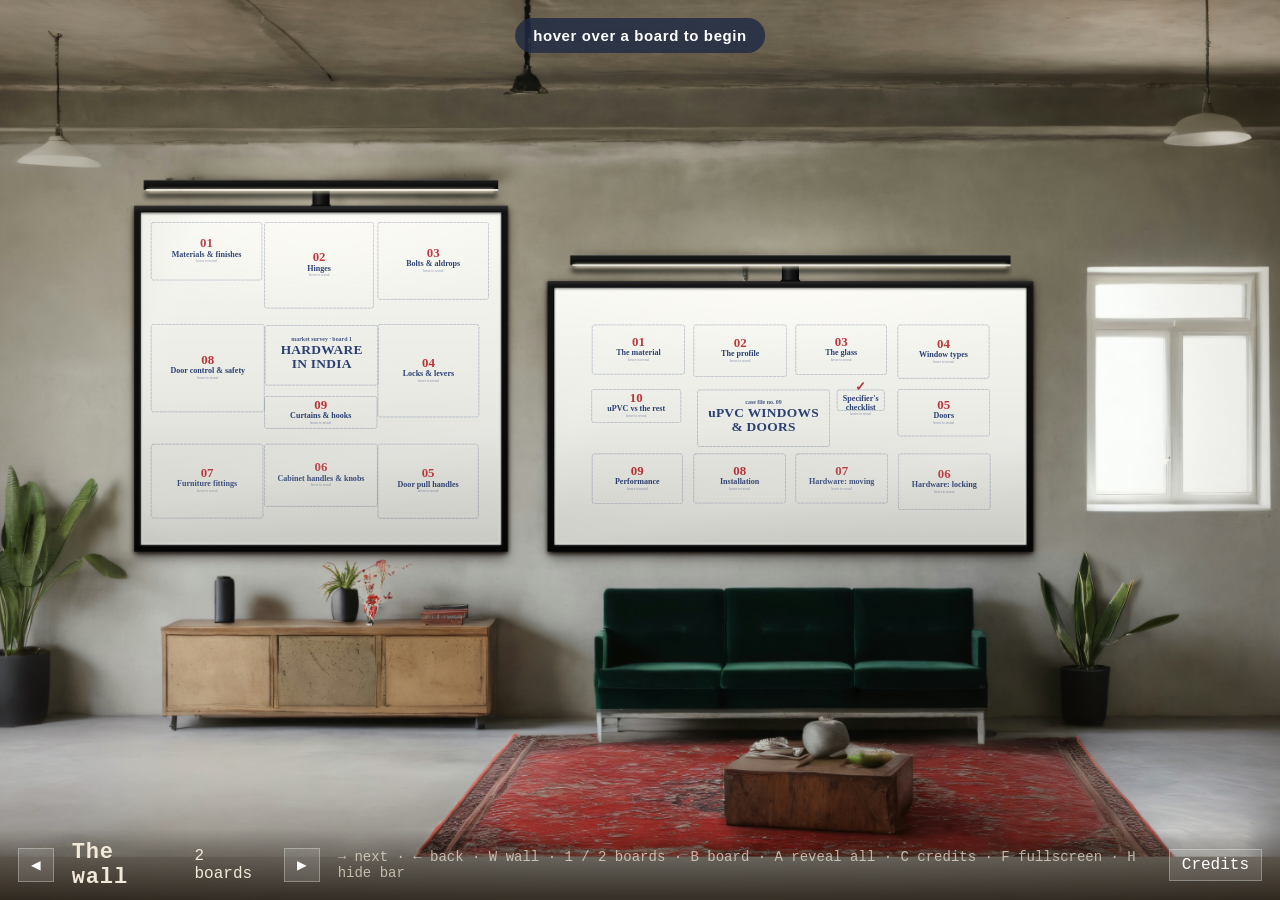
==== commit b97d9a2a: "Add Board 1: building hardware market survey (presented first) Room regenerated with two framed boar" ====
--- a/index.html
+++ b/index.html
@@ -3,7 +3,7 @@
 <head>
 <meta charset="utf-8">
 <meta name="viewport" content="width=device-width,initial-scale=1">
-<title>uPVC Case Wall</title>
+<title>Hardware &amp; uPVC Case Wall</title>
 <style>
 
 :root{
@@ -96,13 +96,13 @@
 .flow i{font-style:normal;color:var(--red);font-weight:700;font-size:20px}
 
 /* strings & pins */
-#strings,#pins{position:absolute;left:0;top:0;pointer-events:none;overflow:visible}
-#pins{z-index:3}
-#pins .pin{transition:opacity .8s}
-#strings path{fill:none;stroke:#a5141c;stroke-width:3.2;stroke-linecap:round;filter:drop-shadow(2px 5px 2px rgba(0,0,0,.35));
+.strings,.pins{position:absolute;left:0;top:0;pointer-events:none;overflow:visible}
+.pins{z-index:3}
+.pins .pin{transition:opacity .8s}
+.strings path{fill:none;stroke:#a5141c;stroke-width:3.2;stroke-linecap:round;filter:drop-shadow(2px 5px 2px rgba(0,0,0,.35));
   transition:stroke-dashoffset 1.4s ease-in-out .55s}
-#strings path.thin{stroke-width:2.2;stroke:#6b0f14}
-#strings path.hidden{stroke-dashoffset:var(--len)!important}
+.strings path.thin{stroke-width:2.2;stroke:#6b0f14}
+.strings path.hidden{stroke-dashoffset:var(--len)!important}
 
 /* multipoint animation */
 .mpl .rod{animation:none}
@@ -139,28 +139,25 @@
 #roomphoto{position:absolute;left:-13000px;top:-6000px;width:28000px;height:16000px;z-index:-3;pointer-events:none;user-select:none}
 .scene{position:absolute;pointer-events:none}
 
-/* the board */
-/* gallery frame: thin black moulding, wide white mat, glass, lit from an LED bar above */
-#board{position:absolute;left:-720px;top:-720px;width:9040px;height:5040px;z-index:-1;border-radius:6px;pointer-events:auto;
+/* gallery frames: thin black moulding, wide white mat, glass, lit from an LED bar above */
+.frame{position:absolute;z-index:-1;border-radius:6px;pointer-events:auto;
   background:linear-gradient(#2c2c2c,#121212 2%,#0c0c0c 50%,#050505);
   box-shadow:0 70px 90px -20px rgba(15,6,2,.62),0 160px 220px -40px rgba(15,6,2,.45),-30px 30px 60px rgba(15,6,2,.25),30px 30px 60px rgba(15,6,2,.25),
     inset 0 6px 0 rgba(255,255,255,.18),inset 0 0 0 3px #000,inset 10px 0 14px rgba(255,255,255,.05),inset -10px 0 14px rgba(255,255,255,.04)}
-#board::before{content:"";position:absolute;inset:110px;border-radius:2px;background:#000;box-shadow:0 0 0 10px #1b1b1b}
-#board .face{position:absolute;inset:124px;overflow:hidden;
+.frame::before{content:"";position:absolute;inset:110px;border-radius:2px;background:#000;box-shadow:0 0 0 10px #1b1b1b}
+.frame .face{position:absolute;inset:124px;overflow:hidden;
   background:radial-gradient(ellipse 62% 30% at 50% 0%,#fffdf8,rgba(255,253,248,0) 100%),
     linear-gradient(#fbfaf6,#f1f0ec 38%,#e4e3de 78%,#d9d8d3);
   box-shadow:inset 0 46px 40px -20px rgba(0,0,0,.45),inset 30px 0 30px -18px rgba(0,0,0,.28),inset -30px 0 30px -18px rgba(0,0,0,.28),inset 0 -20px 26px -14px rgba(0,0,0,.22)}
-#board .face::before{content:"";position:absolute;inset:0;opacity:.5;
+.frame .face::before{content:"";position:absolute;inset:0;opacity:.5;
   background:url("data:image/svg+xml,%3Csvg xmlns='http://www.w3.org/2000/svg' width='300' height='300'%3E%3Cfilter id='p'%3E%3CfeTurbulence type='fractalNoise' baseFrequency='.9' numOctaves='2'/%3E%3CfeColorMatrix values='0 0 0 0 .5 0 0 0 0 .48 0 0 0 0 .44 0 0 0 .16 0'/%3E%3C/filter%3E%3Crect width='300' height='300' filter='url(%23p)'/%3E%3C/svg%3E");background-size:300px 300px}
-#board .brand{display:none}
-#wallglow{left:-3200px;top:-3000px;width:14000px;height:9000px;z-index:-2;mix-blend-mode:screen;
-  background:radial-gradient(ellipse 4600px 2000px at 7000px 2000px,rgba(255,238,210,.34),rgba(255,238,210,.10) 45%,rgba(255,236,205,0) 72%)}
-#glass{position:absolute;left:-550px;top:-550px;width:8700px;height:4700px;z-index:5;pointer-events:none;transition:opacity .8s;
+.wallglow{z-index:-2;mix-blend-mode:screen}
+.glass{position:absolute;z-index:5;pointer-events:none;transition:opacity .8s;
   background:linear-gradient(rgba(255,250,240,.05),rgba(255,250,240,0) 25%,rgba(30,22,14,0) 55%,rgba(30,22,14,.07)),
     linear-gradient(168deg,rgba(255,255,255,0) 62%,rgba(255,255,255,.13) 72%,rgba(255,255,255,.04) 80%,rgba(255,255,255,0) 88%),
     linear-gradient(118deg,rgba(255,255,255,0) 8%,rgba(255,255,255,.05) 14%,rgba(255,255,255,0) 22%)}
-body.zoomed #glass{opacity:0}
-#lamp{left:200px;top:-1500px;width:7200px;height:2200px;z-index:1}
+body.zoomed .glass{opacity:0}
+.lamp{z-index:1}
 
 /* zones (hidden topics) */
 .zone{position:absolute;z-index:4;cursor:pointer;transition:opacity .6s}
@@ -183,18 +180,27 @@
 .cluster.shown{pointer-events:auto}
 .cluster.shown .item{opacity:1;transform:rotate(var(--r,0deg))}
 .cluster.shown .item:hover{box-shadow:4px 18px 30px rgba(40,40,60,.3)}
-#strings path{fill:none!important;filter:none!important;stroke-linecap:round;transition:stroke-dashoffset 1.1s ease-in-out var(--d,0s)!important}
-#strings .thread path{stroke-dashoffset:var(--len)}
-#strings .thread.on path{stroke-dashoffset:0}
-#strings .st{stroke:#a5141c!important}
-#strings .sh{stroke:rgba(40,20,10,.22)!important}
-#strings .thick path{stroke-width:3.4!important}
-#strings .thin path{stroke-width:2.3!important}
-#strings .thin .st{stroke:#7d1016!important}
-body.still #strings path,body.still #pins .pin{transition:none!important}
-#pins .pin{opacity:0;transform:translateY(-14px);transition:opacity .3s ease var(--d,0s),transform .45s cubic-bezier(.2,1.6,.4,1) var(--d,0s)}
-#pins .pin.on{opacity:1;transform:none}
+.strings path{fill:none!important;filter:none!important;stroke-linecap:round;transition:stroke-dashoffset 1.1s ease-in-out var(--d,0s)!important}
+.strings .thread path{stroke-dashoffset:var(--len)}
+.strings .thread.on path{stroke-dashoffset:0}
+.strings .st{stroke:#a5141c!important}
+.strings .sh{stroke:rgba(40,20,10,.22)!important}
+.strings .thick path{stroke-width:3.4!important}
+.strings .thin path{stroke-width:2.3!important}
+.strings .thin .st{stroke:#7d1016!important}
+body.still .strings path,body.still .pins .pin{transition:none!important}
+.pins .pin{opacity:0;transform:translateY(-14px);transition:opacity .3s ease var(--d,0s),transform .45s cubic-bezier(.2,1.6,.4,1) var(--d,0s)}
+.pins .pin.on{opacity:1;transform:none}
 .mpl .rod{animation:rod 5s ease-in-out infinite!important}.mpl .hdl{animation:hdl 5s ease-in-out infinite!important}
+
+/* board 1 draws everything 1.25x larger (bigger mat, same reading size when zoomed) */
+.hwb .head{padding:22px 32px 20px}.hwb .head .no{font-size:27px}.hwb .head h2{font-size:47px}.hwb .head p{font-size:24px;margin-top:10px}
+.hwb .card{padding:28px 30px 25px;background-image:linear-gradient(transparent 58px,#e8a3a3 58px,#e8a3a3 60px,transparent 60px),repeating-linear-gradient(transparent 0 41px,#cfe0ef 41px 42px);background-position:0 0,0 18px}
+.hwb .card h3{font-size:29px;line-height:30px;margin-bottom:18px}.hwb .card p,.hwb .card li{font-size:24px;line-height:35px;margin-bottom:8px}
+.hwb .note{padding:32px 28px 28px;font-size:32px}.hwb .note small{font-size:21px}
+.hwb .photo{padding:17px 17px 12px}.hwb .photo figcaption{font-size:24px;padding:12px 5px 3px}.hwb .photo figcaption small{font-size:14px}
+.hwb .sheet{padding:22px 25px 20px;background-size:25px 25px}.hwb .sheet h3{font-size:26px}.hwb .sheet .sub{font-size:21px}
+.hwb .title{padding:50px 58px 42px}.hwb .title .stamp{font-size:30px}.hwb .title h1{font-size:90px}.hwb .title p{font-size:32px}.hwb .title .meta{font-size:22px}
 
 #hint{position:fixed;top:18px;left:50%;transform:translateX(-50%);z-index:6;background:rgba(31,42,68,.82);color:#fff;
   font:600 15px var(--body);letter-spacing:.04em;padding:9px 18px;border-radius:30px;transition:opacity .5s;pointer-events:none}
@@ -202,11 +208,10 @@
 #hud{background:linear-gradient(transparent,rgba(25,18,10,.75))}
 
 
-#world::before{display:none!important}
 html,body{background:#8f8c86}
-#board{background:transparent!important;box-shadow:none!important}
-#board::before{display:none!important}
-#board .face,#board .brand,.scene,#label{display:none!important}
+.frame{background:transparent!important;box-shadow:none!important}
+.frame::before{display:none!important}
+.frame .face,.scene{display:none!important}
 #sceneimg{position:absolute;left:-13000px;top:-6000px;width:28000px;height:16000px;z-index:-2;pointer-events:none;user-select:none}
 </style>
 </head>
@@ -227,29 +232,455 @@
   </defs>
 </svg>
 <img class="scene" id="roomphoto" src="room/room.jpg" alt="">
-<div class="scene" id="wallglow"></div>
-<img id="sceneimg" src="img/wall.jpg?v=46c67490" alt="" draggable="false"><div id="board"><div class="face"></div></div>
-<svg class="scene" id="lamp" viewBox="0 0 7200 2200" overflow="visible">
+<div class="scene wallglow" style="left:-11940px;top:-4400px;width:14000px;height:9000px;background:radial-gradient(ellipse 3542px 1600px at 7000px 2000px,rgba(255,238,210,.34),rgba(255,238,210,.10) 45%,rgba(255,236,205,0) 72%)"></div>
+<div class="scene wallglow" style="left:-3200px;top:-3000px;width:14000px;height:9000px;background:radial-gradient(ellipse 4600px 2000px at 7000px 2000px,rgba(255,238,210,.34),rgba(255,238,210,.10) 45%,rgba(255,236,205,0) 72%)"></div>
+<img id="sceneimg" src="img/wall.jpg?v=9c30e4ad" alt="" draggable="false">
+<div class="frame" id="hw" data-name="Hardware" data-lamp="310" style="left:-8420px;top:-2120px;width:6960px;height:6440px"><div class="face"></div></div>
+<div class="frame" id="upvc" data-name="uPVC windows" data-lamp="310" style="left:-720px;top:-720px;width:9040px;height:5040px"><div class="face"></div></div>
+<svg class="scene lamp" id="lamp-hw" viewBox="-8840 -3120 7800 1200" overflow="visible" style="left:-8840px;top:-3120px;width:7800px;height:1200px">
   <defs>
-    <linearGradient id="ledbar" x1="0" y1="0" x2="0" y2="1"><stop offset="0" stop-color="#3a3a3a"/><stop offset=".12" stop-color="#1a1a1a"/><stop offset=".8" stop-color="#0d0d0d"/><stop offset="1" stop-color="#050505"/></linearGradient>
-    <linearGradient id="stem" x1="0" y1="0" x2="1" y2="0"><stop offset="0" stop-color="#0a0a0a"/><stop offset=".35" stop-color="#2a2a2a"/><stop offset=".6" stop-color="#151515"/><stop offset="1" stop-color="#050505"/></linearGradient>
-    <filter id="lb" x="-10%" y="-200%" width="120%" height="500%"><feGaussianBlur stdDeviation="30"/></filter>
-    <filter id="ls" x="-10%" y="-100%" width="120%" height="400%"><feGaussianBlur stdDeviation="45"/></filter>
+    <linearGradient id="ledbar-hw" x1="0" y1="0" x2="0" y2="1"><stop offset="0" stop-color="#3a3a3a"/><stop offset=".12" stop-color="#1a1a1a"/><stop offset=".8" stop-color="#0d0d0d"/><stop offset="1" stop-color="#050505"/></linearGradient>
+    <linearGradient id="stem-hw" x1="0" y1="0" x2="1" y2="0"><stop offset="0" stop-color="#0a0a0a"/><stop offset=".35" stop-color="#2a2a2a"/><stop offset=".6" stop-color="#151515"/><stop offset="1" stop-color="#050505"/></linearGradient>
+    <filter id="lb-hw" x="-10%" y="-200%" width="120%" height="500%"><feGaussianBlur stdDeviation="30"/></filter>
+    <filter id="ls-hw" x="-10%" y="-100%" width="120%" height="400%"><feGaussianBlur stdDeviation="45"/></filter>
   </defs>
-  <rect x="-480" y="520" width="8160" height="120" rx="40" fill="rgba(10,4,0,.55)" filter="url(#ls)"/>
-  <rect x="3440" y="470" width="320" height="320" fill="url(#stem)"/>
-  <rect x="3420" y="760" width="360" height="30" fill="#0b0b0b"/>
-  <rect x="-500" y="300" width="8200" height="180" rx="14" fill="url(#ledbar)"/>
-  <rect x="-500" y="302" width="8200" height="8" rx="4" fill="rgba(255,255,255,.18)"/>
-  <rect x="-500" y="400" width="8200" height="10" fill="#000" opacity=".6"/>
-  <rect x="-430" y="470" width="8060" height="60" rx="30" fill="#fff1d6" filter="url(#lb)" opacity=".8"/>
-  <rect x="-460" y="470" width="8160" height="30" rx="12" fill="#fffaf0"/>
-  <rect x="-380" y="476" width="8000" height="14" rx="7" fill="#ffffff"/>
+  <rect x="-8220" y="-2380" width="6560" height="120" rx="40" fill="rgba(10,4,0,.55)" filter="url(#ls-hw)"/>
+  <rect x="-5100" y="-2430" width="320" height="320" fill="url(#stem-hw)"/>
+  <rect x="-5120" y="-2140" width="360" height="30" fill="#0b0b0b"/>
+  <rect x="-8240" y="-2600" width="6600" height="180" rx="14" fill="url(#ledbar-hw)"/>
+  <rect x="-8240" y="-2598" width="6600" height="8" rx="4" fill="rgba(255,255,255,.18)"/>
+  <rect x="-8240" y="-2500" width="6600" height="10" fill="#000" opacity=".6"/>
+  <rect x="-8170" y="-2430" width="6460" height="60" rx="30" fill="#fff1d6" filter="url(#lb-hw)" opacity=".8"/>
+  <rect x="-8200" y="-2430" width="6560" height="30" rx="12" fill="#fffaf0"/>
+  <rect x="-8120" y="-2424" width="6360" height="14" rx="7" fill="#ffffff"/>
 </svg>
-<svg id="strings" width="7600" height="3600"></svg>
+<svg class="scene lamp" id="lamp-upvc" viewBox="-900 -1720 9400 1200" overflow="visible" style="left:-900px;top:-1720px;width:9400px;height:1200px">
+  <defs>
+    <linearGradient id="ledbar-upvc" x1="0" y1="0" x2="0" y2="1"><stop offset="0" stop-color="#3a3a3a"/><stop offset=".12" stop-color="#1a1a1a"/><stop offset=".8" stop-color="#0d0d0d"/><stop offset="1" stop-color="#050505"/></linearGradient>
+    <linearGradient id="stem-upvc" x1="0" y1="0" x2="1" y2="0"><stop offset="0" stop-color="#0a0a0a"/><stop offset=".35" stop-color="#2a2a2a"/><stop offset=".6" stop-color="#151515"/><stop offset="1" stop-color="#050505"/></linearGradient>
+    <filter id="lb-upvc" x="-10%" y="-200%" width="120%" height="500%"><feGaussianBlur stdDeviation="30"/></filter>
+    <filter id="ls-upvc" x="-10%" y="-100%" width="120%" height="400%"><feGaussianBlur stdDeviation="45"/></filter>
+  </defs>
+  <rect x="-280" y="-980" width="8160" height="120" rx="40" fill="rgba(10,4,0,.55)" filter="url(#ls-upvc)"/>
+  <rect x="3640" y="-1030" width="320" height="320" fill="url(#stem-upvc)"/>
+  <rect x="3620" y="-740" width="360" height="30" fill="#0b0b0b"/>
+  <rect x="-300" y="-1200" width="8200" height="180" rx="14" fill="url(#ledbar-upvc)"/>
+  <rect x="-300" y="-1198" width="8200" height="8" rx="4" fill="rgba(255,255,255,.18)"/>
+  <rect x="-300" y="-1100" width="8200" height="10" fill="#000" opacity=".6"/>
+  <rect x="-230" y="-1030" width="8060" height="60" rx="30" fill="#fff1d6" filter="url(#lb-upvc)" opacity=".8"/>
+  <rect x="-260" y="-1030" width="8160" height="30" rx="12" fill="#fffaf0"/>
+  <rect x="-180" y="-1024" width="7960" height="14" rx="7" fill="#ffffff"/>
+</svg>
+<svg class="strings" id="strings-hw" width="6320" height="5700" viewBox="-8100 -1800 6320 5700" style="left:-8100px;top:-1800px"></svg>
+<svg class="strings" id="strings-upvc" width="7600" height="3600" viewBox="0 0 7600 3600" style="left:0px;top:0px"></svg>
+
+<!-- ================= BOARD 1 · HARDWARE · content box x -8100..-1780, y -1800..3900 =================
+     3 x 3 grid of cells 2110 x 1900: columns x -8100 / -5990 / -3880, rows y -1800 / 100 / 2330.
+     Centre cell: title (step 1) on top, 09 curtains & hooks underneath.
+     Items here are drawn 1.25x (fonts via .hwb in build css), so widths/positions below are in that scale.
+     Survey photos: img/hw/*.jpg (tools/hw/crops.mjs). Web photos: img/hw/web/*.jpg (tools/hw/web-credits.json).
+     Facts and sources: tools/hw/research.md. -->
+
+<!-- ================= TITLE (step 1) ================= -->
+<div class="cluster hwb" data-board="hw" data-step="1" data-name="Market survey" data-kicker="market survey · board 1" data-big="HARDWARE<br>IN INDIA" style="left:-5990px;top:100px">
+  <div class="item title" style="left:500px;top:75px;width:1200px;--r:-.5deg">
+    <div class="stamp">MARKET SURVEY · BOARD 1</div>
+    <h1>BUILDING<br><span>HARDWARE</span></h1>
+    <p>hinges · bolts · locks · handles · fittings</p>
+    <p>“The door is only as good as what holds it.”</p>
+    <div class="meta">Architecture Studio — Building Materials &amp; Construction · Presented by ______________</div>
+  </div>
+  <figure class="item photo" style="left:40px;top:40px;width:420px;--r:-2.5deg">
+    <img src="img/hw/shop.jpg" alt="Hardware shop wall of cabinet handles and boxed stock">
+    <figcaption>Where we looked — a local hardware store: handles on display, the rest in boxes<small>Survey photo</small></figcaption>
+  </figure>
+  <figure class="item photo" style="left:1745px;top:60px;width:340px;--r:2.4deg">
+    <img src="img/hw/survey-2.jpg" alt="Team member photographing handles in a Häfele studio">
+    <figcaption>…and a brand studio (Häfele): every item on a display panel<small>Survey photo</small></figcaption>
+  </figure>
+  <div class="item card" style="left:520px;top:720px;width:760px;--r:1deg">
+    <h3>Who sells what in India</h3>
+    <p><b>Hettich, Häfele</b> (German) — furniture fittings: hinges, runners, lift-ups. <b>Ebco</b> (Mumbai, 1963) — furniture fittings.</p>
+    <p><b>Godrej</b> (Mumbai, locks since 1897) · <b>Dorset</b> (Indian, 1995, Gurugram) — locks, closers. <b>Ozone, dormakaba</b> — glass &amp; door hardware.</p>
+    <p>Bought at: <b>local hardware shops</b> (unbranded + regional), <b>brand studios</b>, and <b>online</b> (Moglix, IndiaMART, Amazon).</p>
+  </div>
+  <div class="item note green" style="left:1320px;top:820px;width:380px;--r:-2.5deg">White-bordered photo with "Survey photo" = <b>ours</b><small>items we couldn't photograph are from Wikimedia Commons — credited</small></div>
+  <div class="item card" style="left:1740px;top:720px;width:340px;--r:-1.2deg">
+    <h3>Look for ISI</h3>
+    <p>Builder's hardware has Indian Standards (BIS). <b>Steel butt hinges</b> must carry the <b>ISI mark</b> by law.</p>
+  </div>
+</div>
+
+<!-- ================= 01 MATERIALS & FINISHES (step 2) ================= -->
+<div class="cluster hwb" data-board="hw" data-step="2" data-name="01 · Materials &amp; finishes" style="left:-8100px;top:-1800px">
+  <div class="item head" style="left:30px;top:20px;width:740px;--r:-.8deg"><span class="no">01 / 09</span><h2>Materials &amp; finishes</h2><p>what it is made of decides how long it lasts</p></div>
+  <div class="item card" style="left:30px;top:260px;width:740px;--r:.8deg">
+    <h3>Stainless steel: 304 vs 202</h3>
+    <p><b>SS 304</b> — ~18–20% chromium, <b>8–10.5% nickel</b>. Bathrooms, kitchens, outdoors.</p>
+    <p><b>SS 202</b> — only 4–6% nickel, 7.5–10% <b>manganese</b> instead. Cheaper and looks identical — but rusts near water, sea air and cleaning chemicals.</p>
+    <p><b>SS 316</b> (with molybdenum) — near the sea.</p>
+  </div>
+  <div class="item note" style="left:30px;top:830px;width:400px;--r:-3deg">Magnet test?<small>useless — 304 AND 202 are both non-magnetic. Ask for the grade stamp or a test certificate</small></div>
+  <div class="item card" style="left:810px;top:30px;width:680px;--r:-1deg">
+    <h3>The other metals</h3>
+    <p><b>Brass</b> — heavy, resists corrosion; lacquer dulls near salt air.</p>
+    <p><b>Zinc alloy (zamak)</b> — die-cast and always plated; corrodes once plating wears. The brass version costs ~30–80% more.</p>
+    <p><b>Aluminium</b> — light, extruded: profile handles.</p>
+    <p><b>Mixed metals</b> (SS hinge on a plain-steel frame) corrode each other.</p>
+  </div>
+  <div class="item sheet" style="left:810px;top:620px;width:680px;--r:.6deg">
+    <h3>Finishes seen in the market</h3>
+    <p class="sub">same handle, different coat</p>
+    <svg viewBox="0 0 520 210">
+      <defs>
+        <linearGradient id="fSS" x1="0" y1="0" x2="1" y2="1"><stop offset="0" stop-color="#e9ecef"/><stop offset=".5" stop-color="#a9b0b7"/><stop offset="1" stop-color="#dfe3e7"/></linearGradient>
+        <linearGradient id="fCP" x1="0" y1="0" x2="1" y2="1"><stop offset="0" stop-color="#ffffff"/><stop offset=".45" stop-color="#8d969f"/><stop offset=".55" stop-color="#f4f6f8"/><stop offset="1" stop-color="#6f7880"/></linearGradient>
+        <linearGradient id="fG" x1="0" y1="0" x2="1" y2="1"><stop offset="0" stop-color="#f7e3a1"/><stop offset=".5" stop-color="#c49a3a"/><stop offset="1" stop-color="#f2d27a"/></linearGradient>
+        <linearGradient id="fRG" x1="0" y1="0" x2="1" y2="1"><stop offset="0" stop-color="#f6d2c4"/><stop offset=".5" stop-color="#b9806b"/><stop offset="1" stop-color="#eebfae"/></linearGradient>
+        <linearGradient id="fAB" x1="0" y1="0" x2="1" y2="1"><stop offset="0" stop-color="#a68a4f"/><stop offset=".5" stop-color="#5e4a24"/><stop offset="1" stop-color="#8f7440"/></linearGradient>
+        <linearGradient id="fBK" x1="0" y1="0" x2="1" y2="1"><stop offset="0" stop-color="#3a3a3a"/><stop offset="1" stop-color="#0d0d0d"/></linearGradient>
+      </defs>
+      <g stroke="#1f2a44" stroke-width="1.5">
+        <circle cx="45" cy="60" r="36" fill="url(#fSS)"/><circle cx="130" cy="60" r="36" fill="url(#fCP)"/><circle cx="215" cy="60" r="36" fill="url(#fG)"/>
+        <circle cx="300" cy="60" r="36" fill="url(#fRG)"/><circle cx="385" cy="60" r="36" fill="url(#fAB)"/><circle cx="470" cy="60" r="36" fill="url(#fBK)"/>
+      </g>
+      <g class="lbl" style="font-size:14px" text-anchor="middle">
+        <text x="45" y="118">satin SS</text><text x="130" y="118">chrome</text><text x="215" y="118">PVD gold</text>
+        <text x="300" y="118">rose gold</text><text x="385" y="118">antique</text><text x="470" y="118">matt black</text>
+        <text x="45" y="136" style="font-size:12px;opacity:.7">brushed</text><text x="130" y="136" style="font-size:12px;opacity:.7">"CP"</text>
+        <text x="215" y="136" style="font-size:12px;opacity:.7">vacuum-coated</text><text x="300" y="136" style="font-size:12px;opacity:.7">ask for PVD</text>
+        <text x="385" y="136" style="font-size:12px;opacity:.7">brass</text><text x="470" y="136" style="font-size:12px;opacity:.7">PVD / powder</text>
+      </g>
+      <text x="260" y="178" text-anchor="middle" class="lblb" style="font-size:14px">PVD = metal condensed in a vacuum — harder and fades less than electroplating</text>
+      <text x="260" y="200" text-anchor="middle" class="lbl" style="font-size:13px">keep ONE finish family per project: handles, hinges, stoppers</text>
+    </svg>
+  </div>
+  <figure class="item photo" style="left:1530px;top:40px;width:420px;--r:2.2deg">
+    <img src="img/hw/decor-pulls.jpg" alt="Display of door pull handles in antique brass, copper, wood and satin finishes">
+    <figcaption>One panel, five finishes: antique brass, copper, wood inlay, satin, chrome<small>Survey photo</small></figcaption>
+  </figure>
+  <div class="item card" style="left:1530px;top:820px;width:500px;--r:-1.4deg">
+    <h3>Check the box</h3>
+    <p>Grade (304 / 202), size, finish, brand, <b>ISI mark</b>. Feel the weight; look at the back face.</p>
+  </div>
+</div>
+
+<!-- ================= 02 HINGES (step 3) ================= -->
+<div class="cluster hwb" data-board="hw" data-step="3" data-name="02 · Hinges" style="left:-5990px;top:-1800px">
+  <div class="item head" style="left:30px;top:20px;width:650px;--r:.8deg"><span class="no">02 / 09</span><h2>Hinges</h2><p>the part that carries the whole door</p></div>
+  <figure class="item photo" style="left:30px;top:250px;width:800px;--r:-1deg">
+    <img src="img/hw/hinges-ss.jpg" alt="Row of stainless steel butt hinges of different sizes on a shop counter">
+    <figcaption>SS butt hinges laid out by size — the counter-top "catalogue"<small>Survey photo</small></figcaption>
+  </figure>
+  <figure class="item photo" style="left:870px;top:30px;width:400px;--r:2.4deg">
+    <img src="img/hw/hinge-hand.jpg" alt="Hand holding a butt hinge">
+    <figcaption>Butt hinge — two leaves on one pin<small>Survey photo</small></figcaption>
+  </figure>
+  <div class="item sheet" style="left:30px;top:760px;width:800px;--r:.7deg">
+    <h3>Hinge family</h3>
+    <p class="sub">elevation, door edge on the right · Indian Standard in brackets</p>
+    <svg viewBox="0 0 600 230">
+      <g stroke="#1f2a44" stroke-width="2" fill="#fff">
+        <rect x="20" y="30" width="34" height="90"/><rect x="58" y="30" width="34" height="90"/><rect x="53" y="26" width="6" height="98" fill="#9aa5b1"/>
+        <rect x="140" y="40" width="70" height="70" rx="6"/><circle cx="168" cy="75" r="22" fill="#dcecf7"/><rect x="190" y="62" width="60" height="26"/>
+        <rect x="290" y="10" width="22" height="130"/><rect x="314" y="10" width="22" height="130"/>
+        <path d="M375 30 h40 v90 h-40 z"/><path d="M419 30 h50 v90 h-50 z"/><rect x="413" y="26" width="8" height="98" fill="#9aa5b1"/>
+        <rect x="520" y="10" width="54" height="130" fill="#f4f1ea"/><circle cx="536" cy="140" r="7" fill="#b3121b"/><circle cx="536" cy="10" r="7" fill="#b3121b"/>
+      </g>
+      <g stroke="#1f2a44" stroke-dasharray="3 3"><line x1="314" y1="10" x2="314" y2="140"/></g>
+      <g class="lbl" style="font-size:14px" text-anchor="middle">
+        <text x="56" y="150">butt</text><text x="56" y="168" style="font-size:12px;opacity:.7">IS 1341 / 12817</text>
+        <text x="190" y="150">concealed</text><text x="190" y="168" style="font-size:12px;opacity:.7">35 mm cup</text>
+        <text x="313" y="160">piano</text><text x="313" y="178" style="font-size:12px;opacity:.7">IS 3818</text>
+        <text x="422" y="150">parliament</text><text x="422" y="168" style="font-size:12px;opacity:.7">opens 180° · IS 362</text>
+        <text x="547" y="160">pivot</text><text x="547" y="178" style="font-size:12px;opacity:.7">+ floor spring</text>
+      </g>
+      <text x="300" y="215" text-anchor="middle" class="lblb" style="font-size:13px">+ ball-bearing butt (heavy doors) · double-acting spring hinge (swing doors, IS 453)</text>
+    </svg>
+  </div>
+  <div class="item card" style="left:1310px;top:30px;width:690px;--r:-1.2deg">
+    <h3>How many per door?</h3>
+    <p>Up to 1524 mm high → <b>2</b>. Up to 2286 mm → <b>3</b>. Then <b>+1</b> per extra 762 mm.</p>
+    <p>So a normal 2100 mm Indian door takes <b>3 hinges</b>. Heavy or busy doors → <b>ball-bearing</b> hinges.</p>
+  </div>
+  <figure class="item photo" style="left:870px;top:560px;width:400px;--r:-1.8deg">
+    <img src="img/hw/web/concealed-hinge.jpg" alt="Soft-close concealed cup hinge on a wardrobe door">
+    <figcaption>Concealed "auto" hinge, soft-close<small>Photo: Tony Webster · CC BY 2.0 · Wikimedia Commons</small></figcaption>
+  </figure>
+  <div class="item card" style="left:1310px;top:470px;width:690px;--r:1deg">
+    <h3>Cabinet hinges: ask for the crank</h3>
+    <p>35 mm cup, ~110° opening, adjustable after fitting, optional <b>soft-close</b>.</p>
+    <p><b>0 crank</b> = full overlay (door covers the side) · <b>8 crank</b> = half overlay (two doors share one side) · <b>16 crank</b> = inset (door sits inside).</p>
+  </div>
+  <figure class="item photo" style="left:880px;top:1060px;width:300px;--r:2deg">
+    <img src="img/hw/web/piano-hinge.jpg" alt="Brass piano hinge running the full length of a lid">
+    <figcaption>Piano hinge — full length<small>Photo: Frank C. Müller · CC BY-SA 4.0</small></figcaption>
+  </figure>
+  <div class="item note pink" style="left:1360px;top:1060px;width:360px;--r:-2.5deg">8 crank or 16 crank?<small>ask before the carpenter drills the 35 mm cup</small></div>
+</div>
+
+<!-- ================= 03 BOLTS & ALDROPS (step 4) ================= -->
+<div class="cluster hwb" data-board="hw" data-step="4" data-name="03 · Bolts &amp; aldrops" style="left:-3880px;top:-1800px">
+  <div class="item head" style="left:30px;top:20px;width:700px;--r:-.8deg"><span class="no">03 / 09</span><h2>Bolts &amp; aldrops</h2><p>simple sliding steel that keeps a door shut</p></div>
+  <figure class="item photo" style="left:30px;top:260px;width:500px;--r:1.4deg">
+    <img src="img/hw/aldrops.jpg" alt="Two aldrops, one satin and one black, on a green display board">
+    <figcaption>Aldrops — the long bolt with a hasp for a padlock<small>Survey photo</small></figcaption>
+  </figure>
+  <figure class="item photo" style="left:580px;top:190px;width:520px;--r:-2deg">
+    <img src="img/hw/towerbolt-hand.jpg" alt="Brass tower bolt held in the hand">
+    <figcaption>Brass tower bolt — barrel slides into a socket<small>Survey photo</small></figcaption>
+  </figure>
+  <div class="item card" style="left:1150px;top:30px;width:720px;--r:1deg">
+    <h3>Know these</h3>
+    <p><b>Tower bolt</b> — surface bolt on the inside face of doors &amp; windows (IS 204; SS: IS 15833).</p>
+    <p><b>Aldrop</b> ("kunda") — heavy sliding bolt that takes a <b>padlock</b>, so the door locks from outside (IS 2681 brass · IS 281 MS · IS 15834 SS).</p>
+    <p><b>Flush bolt</b> — recessed in the edge of the second leaf of a double door (IS 5187).</p>
+    <p><b>Gate hook</b> — hook + eye that holds a shutter <b>open</b>.</p>
+  </div>
+  <figure class="item photo" style="left:580px;top:640px;width:450px;--r:-1deg">
+    <img src="img/hw/bolts-board.jpg" alt="Green display board of tower bolts and aldrops in brass, antique and satin finishes">
+    <figcaption>One board of bolts: same mechanism, many finishes<small>Survey photo</small></figcaption>
+  </figure>
+  <figure class="item photo" style="left:1150px;top:700px;width:420px;--r:-1.6deg">
+    <img src="img/hw/gate-hooks.jpg" alt="Stainless steel gate hooks and a black tower bolt on display">
+    <figcaption>Gate hooks and a tower bolt<small>Survey photo</small></figcaption>
+  </figure>
+  <figure class="item photo" style="left:1610px;top:740px;width:400px;--r:2deg">
+    <img src="img/hw/web/padlock.jpg" alt="Brass padlock with keys">
+    <figcaption>Padlock (IS 15275)<small>Photo: Sebastian Hartlaub · CC BY-SA 2.5</small></figcaption>
+  </figure>
+  <div class="item note" style="left:30px;top:1080px;width:420px;--r:3deg">Aligarh = India's "city of locks"<small>its locks got a GI tag in 2023</small></div>
+  <div class="item card" style="left:1610px;top:1180px;width:420px;--r:-1deg">
+    <h3>Price check</h3>
+    <p>Aldrops are usually 6″–10″; heavy sets roughly <b>₹150–600</b>.<small style="display:block;font-size:15px;color:#667">indicative, online, Nov 2026</small></p>
+  </div>
+</div>
+
+<!-- ================= 04 LOCKS & LEVERS (step 5) ================= -->
+<div class="cluster hwb" data-board="hw" data-step="5" data-name="04 · Locks &amp; levers" style="left:-3880px;top:100px">
+  <div class="item head" style="left:30px;top:20px;width:700px;--r:.8deg"><span class="no">04 / 09</span><h2>Locks &amp; levers</h2><p>what turns, what latches, what locks</p></div>
+  <figure class="item photo" style="left:30px;top:250px;width:410px;--r:-1.5deg">
+    <img src="img/hw/dorset.jpg" alt="Dorset display of mortise lever handles on long plates in matt black and graphite">
+    <figcaption>Levers on <b>plate</b> (Dorset) — fit over a mortise lock<small>Survey photo</small></figcaption>
+  </figure>
+  <figure class="item photo" style="left:480px;top:190px;width:310px;--r:1.8deg">
+    <img src="img/hw/hafele-locks.jpg" alt="Häfele panel with lever on rose, knob lock, deadbolt thumb-turns">
+    <figcaption>Lever on <b>rose</b>, knob, deadbolt (Häfele)<small>Survey photo</small></figcaption>
+  </figure>
+  <figure class="item photo" style="left:830px;top:250px;width:320px;--r:-1deg">
+    <img src="img/hw/mortise-bodies.jpg" alt="Mortise lock bodies and hinges on a Häfele display">
+    <figcaption>Mortise lock <b>bodies</b> — hidden in the door edge<small>Survey photo</small></figcaption>
+  </figure>
+  <div class="item sheet" style="left:1200px;top:30px;width:650px;--r:.6deg">
+    <h3>Mortise lock, opened up</h3>
+    <p class="sub">door edge on the right · lever-type mortice locks: IS 16015</p>
+    <svg viewBox="0 0 510 300">
+      <rect x="40" y="20" width="300" height="260" fill="#fff" stroke="#1f2a44" stroke-width="2"/>
+      <rect x="340" y="10" width="26" height="280" fill="#d9d9d9" stroke="#1f2a44" stroke-width="2"/>
+      <path d="M366 70 h34 l-14 22 h-20 z" fill="#ffcf4a" stroke="#1f2a44"/>
+      <rect x="366" y="190" width="40" height="26" fill="#9aa5b1" stroke="#1f2a44"/>
+      <circle cx="210" cy="82" r="22" fill="#fff" stroke="#1f2a44" stroke-width="2"/><rect x="206" y="72" width="8" height="20" fill="#1f2a44"/>
+      <circle cx="210" cy="200" r="20" fill="#fff" stroke="#1f2a44" stroke-width="2"/><circle cx="210" cy="194" r="6" fill="#1f2a44"/><rect x="207" y="196" width="6" height="16" fill="#1f2a44"/>
+      <g stroke="#b3121b" stroke-width="1.5"><line x1="210" y1="250" x2="366" y2="250" marker-start="url(#arr)" marker-end="url(#arr)"/><line x1="440" y1="82" x2="440" y2="200" marker-start="url(#arr)" marker-end="url(#arr)"/></g>
+      <g class="lbl" style="font-size:14px"><text x="232" y="270">backset 45–65 mm</text><text x="408" y="74">latch</text><text x="410" y="230">deadbolt</text>
+        <text x="62" y="86">handle spindle</text><text x="62" y="204">key cylinder</text><text x="444" y="132" style="font-size:13px">centre</text><text x="444" y="148" style="font-size:13px">distance</text><text x="444" y="166" style="font-size:13px" class="lblb">72 / 85</text></g>
+    </svg>
+  </div>
+  <div class="item card" style="left:1200px;top:610px;width:650px;--r:-1deg">
+    <h3>Lock types</h3>
+    <p><b>Mortise</b> — body sunk into the door edge; handles + cylinder on the faces.</p>
+    <p><b>Cylindrical / tubular</b> — bored through the door; privacy button for toilets (IS 16016).</p>
+    <p><b>Rim lock / night latch</b> — screwed on the inside face of the main door (IS 1019).</p>
+    <p>Order by <b>backset, centre distance, door thickness</b> and <b>handing</b>.</p>
+  </div>
+  <figure class="item photo" style="left:30px;top:1100px;width:320px;--r:1.6deg">
+    <img src="img/hw/web/digital-lock.jpg" alt="Keypad electronic deadbolt with key override">
+    <figcaption>Digital lock — PIN + key override<small>Photo: TaurusEmerald · CC BY-SA 4.0</small></figcaption>
+  </figure>
+  <div class="item card" style="left:390px;top:1150px;width:560px;--r:-.8deg">
+    <h3>Digital locks</h3>
+    <p>PIN, fingerprint, RFID card or app — plus a <b>mechanical key</b>. Godrej Catus Touch Plus: fits 35–65 mm doors; flat battery? power it from a <b>power bank</b> outside.</p>
+  </div>
+  <figure class="item photo" style="left:990px;top:1180px;width:320px;--r:2deg">
+    <img src="img/hw/web/rim-lock.jpg" alt="Traditional rim lock with knob and key">
+    <figcaption>Rim lock on a door face<small>Photo: aboespfl · CC0</small></figcaption>
+  </figure>
+  <div class="item note pink" style="left:1450px;top:1250px;width:380px;--r:2.5deg">Lever or knob?<small>levers are easier for elderly, wet or full hands — accessibility guidelines prefer them</small></div>
+</div>
+
+<!-- ================= 05 PULL HANDLES (step 6) ================= -->
+<div class="cluster hwb" data-board="hw" data-step="6" data-name="05 · Door pull handles" style="left:-3880px;top:2330px">
+  <div class="item head" style="left:30px;top:20px;width:700px;--r:-.8deg"><span class="no">05 / 09</span><h2>Door pull handles</h2><p>the handshake of the building</p></div>
+  <figure class="item photo" style="left:30px;top:250px;width:520px;--r:1.2deg">
+    <img src="img/hw/main-pulls.jpg" alt="Wall of decorative main-door pull handles in brass, copper, wood and steel">
+    <figcaption>Main-door pulls: carved brass, wood + metal, cut-pattern steel<small>Survey photo</small></figcaption>
+  </figure>
+  <figure class="item photo" style="left:610px;top:150px;width:380px;--r:-2deg">
+    <img src="img/hw/brass-pull.jpg" alt="Long brass and satin steel pull handles on a red display">
+    <figcaption>Long bar pulls — up to door height<small>Survey photo</small></figcaption>
+  </figure>
+  <div class="item card" style="left:1040px;top:40px;width:700px;--r:1deg">
+    <h3>Choosing a pull</h3>
+    <p>Sold by <b>hole centres</b>: 300, 450, 600, 900, 1000, 1200 mm; overall length ≈ centres + 100 mm.</p>
+    <p><b>Back-to-back</b> pairs bolt through the door — one handle each side; suits timber or 8–12 mm toughened glass.</p>
+    <p>A pull does not hold the door shut — it needs a <b>latch, lock or closer</b>.</p>
+  </div>
+  <figure class="item photo" style="left:1050px;top:620px;width:360px;--r:2deg">
+    <img src="img/hw/closer-panel.jpg" alt="Häfele panel with D-shaped pull handles and door closers">
+    <figcaption>D-pulls on a Häfele panel<small>Survey photo</small></figcaption>
+  </figure>
+  <div class="item note" style="left:1460px;top:720px;width:380px;--r:-3deg">Push side or pull side?<small>a flat <b>push plate</b> on one face tells people which way</small></div>
+</div>
+
+<!-- ================= 06 CABINET HANDLES & KNOBS (step 7) ================= -->
+<div class="cluster hwb" data-board="hw" data-step="7" data-name="06 · Cabinet handles &amp; knobs" style="left:-5990px;top:2330px">
+  <div class="item head" style="left:30px;top:20px;width:750px;--r:.8deg"><span class="no">06 / 09</span><h2>Cabinet handles &amp; knobs</h2><p>the biggest wall in every hardware shop</p></div>
+  <figure class="item photo" style="left:30px;top:250px;width:540px;--r:-1.2deg">
+    <img src="img/hw/profiles.jpg" alt="Aluminium and black profile handles of increasing length on wooden display boards">
+    <figcaption>Profile / bar handles — sold by length<small>Survey photo</small></figcaption>
+  </figure>
+  <figure class="item photo" style="left:610px;top:180px;width:500px;--r:1.6deg">
+    <img src="img/hw/knobs.jpg" alt="Cabinet knobs, ring pulls and cup handles in black, copper, teal and brass">
+    <figcaption>Knobs, ring pulls and cup handles<small>Survey photo</small></figcaption>
+  </figure>
+  <figure class="item photo" style="left:1150px;top:40px;width:500px;--r:-1.4deg">
+    <img src="img/hw/flush-pulls.jpg" alt="Oval flush pulls for sliding doors">
+    <figcaption>Flush pulls — for <b>sliding</b> shutters that pass each other<small>Survey photo</small></figcaption>
+  </figure>
+  <figure class="item photo" style="left:1690px;top:70px;width:380px;--r:2.4deg">
+    <img src="img/hw/handle-hand.jpg" alt="Hand holding a cabinet pull handle">
+    <figcaption>Holding one: feel the weight<small>Survey photo</small></figcaption>
+  </figure>
+  <div class="item card" style="left:1150px;top:560px;width:700px;--r:.8deg">
+    <h3>Sized by hole centres</h3>
+    <p>Pulls are sold by the <b>centre-to-centre (C/C)</b> distance of the screws: 96, 128, 160, 192, 224 mm…</p>
+    <p>Replacing one? <b>Measure C/C first</b>, not the overall length.</p>
+  </div>
+  <div class="item card" style="left:610px;top:870px;width:500px;--r:-1deg">
+    <h3>Handle-less kitchens</h3>
+    <p><b>Gola profiles</b> — aluminium G / J / C channels along the shutter top give a finger grip (Häfele "Profin Gola", Ebco). Or <b>push-to-open</b>.</p>
+  </div>
+</div>
+
+<!-- ================= 07 FURNITURE FITTINGS (step 8) ================= -->
+<div class="cluster hwb" data-board="hw" data-step="8" data-name="07 · Furniture fittings" style="left:-8100px;top:2330px">
+  <div class="item head" style="left:30px;top:20px;width:720px;--r:-.8deg"><span class="no">07 / 09</span><h2>Furniture fittings</h2><p>what makes a modular kitchen move</p></div>
+  <figure class="item photo" style="left:30px;top:240px;width:420px;--r:1.4deg">
+    <img src="img/hw/web/pullout-basket.jpg" alt="Kitchen pull-out rack on telescopic ball-bearing slides">
+    <figcaption>Pull-out on <b>telescopic channels</b><small>Photo: Stilfehler · CC BY-SA 4.0 · Wikimedia Commons</small></figcaption>
+  </figure>
+  <figure class="item photo" style="left:490px;top:190px;width:380px;--r:-2deg">
+    <img src="img/hw/web/lift-up.jpg" alt="Overhead cabinet lift-up fitting with stay arm">
+    <figcaption><b>Lift-up</b> fitting on a wall cabinet<small>Photo: Shixart1985 · CC BY 2.0</small></figcaption>
+  </figure>
+  <div class="item card" style="left:910px;top:30px;width:720px;--r:1deg">
+    <h3>Drawers</h3>
+    <p><b>Telescopic ball-bearing channels</b> — side-fixed; e.g. Ebco: 35 / 45 kg, 250–500 mm long.</p>
+    <p><b>Under-mount runners</b> — hidden below the drawer, soft-close (40 / 70 kg classes).</p>
+    <p><b>Tandem box</b> — metal-sided drawer system, up to ~65 kg.</p>
+    <p>Choose by <b>load</b> and <b>length = carcass depth</b>.</p>
+  </div>
+  <div class="item card" style="left:910px;top:600px;width:720px;--r:-.8deg">
+    <h3>Overhead shutters: lift-ups</h3>
+    <p><b>Bi-fold</b> (folds in the middle) · <b>swing-up</b> (lifts up and over) · <b>parallel lift</b> — with built-in damping, sized by the flap's weight.</p>
+  </div>
+  <figure class="item photo" style="left:1670px;top:60px;width:380px;--r:2deg">
+    <img src="img/hw/web/corner-pullout.jpg" alt="Swing-out corner shelf in a kitchen cabinet">
+    <figcaption>"Magic corner" swing-out<small>Photo: Stilfehler · CC BY-SA 4.0</small></figcaption>
+  </figure>
+  <figure class="item photo" style="left:30px;top:980px;width:420px;--r:-1deg">
+    <img src="img/hw/web/sliding-track.jpg" alt="Top-hung sliding door roller on a flat track">
+    <figcaption>Top-hung <b>sliding track</b> + roller<small>Photo: Dmitri Popov · CC BY-SA 3.0</small></figcaption>
+  </figure>
+  <figure class="item photo" style="left:490px;top:960px;width:360px;--r:1.8deg">
+    <img src="img/hw/web/cabinet-lock.jpg" alt="Drawer lock with key">
+    <figcaption>Drawer / cupboard lock<small>Photo: Willh26 · CC BY-SA 4.0</small></figcaption>
+  </figure>
+  <div class="item note green" style="left:960px;top:960px;width:420px;--r:-2.5deg">Made in India too<small>Hettich's Indore plant makes ~60 million hinges a year</small></div>
+  <div class="item card" style="left:1430px;top:980px;width:600px;--r:1deg">
+    <h3>Price check</h3>
+    <p>Hettich soft-close concealed hinge, pair: <b>~₹230–480</b>. Gola profile: <b>~₹1,100–1,950</b> a length.<small style="display:block;font-size:15px;color:#667">indicative, online, Nov 2026</small></p>
+  </div>
+</div>
+
+<!-- ================= 08 DOOR CONTROL & SAFETY (step 9) ================= -->
+<div class="cluster hwb" data-board="hw" data-step="9" data-name="08 · Door control &amp; safety" style="left:-8100px;top:100px">
+  <div class="item head" style="left:30px;top:20px;width:640px;--r:.8deg"><span class="no">08 / 09</span><h2>Door control &amp; safety</h2><p>closing, stopping, seeing who's there</p></div>
+  <figure class="item photo" style="left:30px;top:240px;width:520px;--r:-1.2deg">
+    <img src="img/hw/closers.jpg" alt="Overhead hydraulic door closers on a Häfele display">
+    <figcaption>Overhead hydraulic door closers (Häfele)<small>Survey photo</small></figcaption>
+  </figure>
+  <div class="item sheet" style="left:700px;top:30px;width:600px;--r:.8deg">
+    <h3>Closer size (EN 1154)</h3>
+    <p class="sub">pick by door width AND weight — take the larger</p>
+    <table class="cmp"><tr><th>Size</th><th>width up to</th><th>weight up to</th></tr>
+      <tr><td>EN 2</td><td>850 mm</td><td>40 kg</td></tr><tr><td>EN 3</td><td>950 mm</td><td>60 kg</td></tr>
+      <tr><td>EN 4</td><td>1100 mm</td><td>80 kg</td></tr><tr><td>EN 5</td><td>1250 mm</td><td>100 kg</td></tr></table>
+    <p class="sub" style="margin-top:8px">EN 1 (750 mm / 20 kg) … EN 7 (1600 mm / 160 kg) · fire doors: EN 3 minimum · India: IS 3564</p>
+  </div>
+  <figure class="item photo" style="left:1335px;top:30px;width:380px;--r:-1.6deg">
+    <img src="img/hw/web/floor-spring.jpg" alt="Hydraulic floor spring with stainless cover plate">
+    <figcaption><b>Floor spring</b> — closer buried in the floor under a pivoted glass or heavy door (IS 6315)<small>Photo: Phaptran · CC BY-SA 4.0</small></figcaption>
+  </figure>
+  <figure class="item photo" style="left:1745px;top:60px;width:330px;--r:2deg">
+    <img src="img/hw/glass-panel.jpg" alt="Display of glass door patch fittings and hinges">
+    <figcaption>Glass door: patch fittings + D-handle<small>Survey photo</small></figcaption>
+  </figure>
+  <figure class="item photo" style="left:30px;top:720px;width:440px;--r:1.6deg">
+    <img src="img/hw/stoppers.jpg" alt="Floor-mounted door stoppers with rubber buffers">
+    <figcaption>Door stoppers (IS 1823)<small>Survey photo</small></figcaption>
+  </figure>
+  <figure class="item photo" style="left:510px;top:740px;width:300px;--r:-2deg">
+    <img src="img/hw/web/door-viewer.jpg" alt="Door viewer peephole">
+    <figcaption>Door viewer ("magic eye")<small>Photo: Schekinov A. V. · CC BY-SA 4.0</small></figcaption>
+  </figure>
+  <figure class="item photo" style="left:850px;top:760px;width:400px;--r:1.4deg">
+    <img src="img/hw/web/door-chain.jpg" alt="Door safety chain on a timber door">
+    <figcaption>Door chain<small>Photo: Santeri Viinamäki · CC BY 4.0</small></figcaption>
+  </figure>
+  <div class="item card" style="left:1290px;top:830px;width:500px;--r:-1deg">
+    <h3>Price check</h3>
+    <p>Dorset hydraulic closer: 40 kg <b>₹1,500</b> · 60 kg <b>₹1,745</b> · 80 kg <b>₹3,095</b> (MRP).<small style="display:block;font-size:15px;color:#667">indicative, online, Nov 2026</small></p>
+  </div>
+  <figure class="item photo" style="left:30px;top:1160px;width:420px;--r:-1deg">
+    <img src="img/hw/web/glass-shower-hinge.jpg" alt="Chrome glass-to-wall shower door hinges">
+    <figcaption>Glass-to-wall hinges (shower)<small>Photo: Phaptran · CC BY-SA 4.0</small></figcaption>
+  </figure>
+  <figure class="item photo" style="left:500px;top:1200px;width:420px;--r:1.2deg">
+    <img src="img/hw/web/spider-fitting.jpg" alt="Point-fixed glass facade with spider fittings">
+    <figcaption><b>Spider fittings</b> hold drilled glass at points<small>Photo: Ding YangYang · CC BY-SA 3.0</small></figcaption>
+  </figure>
+  <div class="item note" style="left:1290px;top:1240px;width:400px;--r:2.5deg">Why does a glass door need a <b>floor</b> spring?<small>no frame to hang a closer on</small></div>
+</div>
+
+<!-- ================= 09 CURTAINS & HOOKS (step 10) ================= -->
+<div class="cluster hwb" data-board="hw" data-step="10" data-name="09 · Curtains &amp; hooks" style="left:-5990px;top:1450px">
+  <div class="item head" style="left:30px;top:20px;width:600px;--r:-.8deg"><span class="no">09 / 09</span><h2>Curtains &amp; hooks</h2><p>small items, sold in huge variety</p></div>
+  <figure class="item photo" style="left:675px;top:10px;width:312px;--r:1.8deg">
+    <img src="img/hw/curtain-rods.jpg" alt="Häfele display of curtain rods with decorative finials">
+    <figcaption>Curtain rods + finials (Häfele)<small>Survey photo</small></figcaption>
+  </figure>
+  <figure class="item photo" style="left:1025px;top:38px;width:312px;--r:-2deg">
+    <img src="img/hw/finials.jpg" alt="Stand of curtain rod finials in glass, brass and wood">
+    <figcaption>Finials: glass, brass, wood<small>Survey photo</small></figcaption>
+  </figure>
+  <figure class="item photo" style="left:1375px;top:12px;width:325px;--r:1.4deg">
+    <img src="img/hw/coat-rail.jpg" alt="Black wall-mounted coat hook rail held in the hand">
+    <figcaption>Coat-hook rail<small>Survey photo</small></figcaption>
+  </figure>
+  <figure class="item photo" style="left:1738px;top:50px;width:325px;--r:-1.6deg">
+    <img src="img/hw/robe-hooks.jpg" alt="Robe hooks in chrome and copper on a red display">
+    <figcaption>Robe hooks<small>Survey photo</small></figcaption>
+  </figure>
+  <div class="item card" style="left:30px;top:240px;width:600px;--r:1deg">
+    <h3>Curtain hardware</h3>
+    <p><b>Rod</b> with rings, or a <b>track</b> with hidden runners, fixed on <b>brackets</b>; <b>finials</b> stop the rings sliding off.</p>
+    <p>Standards: curtain rails IS 10342 · coat &amp; wardrobe hooks IS 9899.</p>
+  </div>
+</div>
 
 <!-- ================= HERO (step 1) ================= -->
-<div class="cluster" data-step="1" data-name="The case" style="left:2000px;top:1300px">
+<div class="cluster" data-board="upvc" data-step="1" data-name="The case" data-kicker="case file no. 09" data-big="uPVC WINDOWS<br>&amp; DOORS" style="left:2000px;top:1300px">
   <div class="item title head-anchor" id="title" style="left:1180px;top:110px;width:1320px;--r:-.6deg">
     <div class="stamp">CASE FILE · NO. 09</div>
     <h1><span>uPVC</span> WINDOWS<br>&amp; DOORS</h1>
@@ -318,7 +749,7 @@
 </div>
 
 <!-- ================= 01 MATERIAL (step 2) ================= -->
-<div class="cluster" data-step="2" data-name="01 · The material" style="left:100px;top:100px">
+<div class="cluster" data-board="upvc" data-step="2" data-name="01 · The material" style="left:100px;top:100px">
   <div class="item head" style="left:40px;top:30px;width:560px;--r:-1deg"><span class="no">01 / 10</span><h2>The material</h2><p>what is “uPVC” actually?</p></div>
 
   <div class="item card" style="left:40px;top:250px;width:600px;--r:.8deg">
@@ -363,7 +794,7 @@
 </div>
 
 <!-- ================= 02 PROFILE (step 3) ================= -->
-<div class="cluster" data-step="3" data-name="02 · The profile" style="left:2000px;top:100px">
+<div class="cluster" data-board="upvc" data-step="3" data-name="02 · The profile" style="left:2000px;top:100px">
   <div class="item head" style="left:40px;top:30px;width:560px;--r:.8deg"><span class="no">02 / 10</span><h2>The profile</h2><p>the hollow skeleton of the frame</p></div>
 
   <div class="item sheet" style="left:30px;top:220px;width:780px;--r:-.7deg">
@@ -442,7 +873,7 @@
 </div>
 
 <!-- ================= 03 GLASS (step 4) ================= -->
-<div class="cluster" data-step="4" data-name="03 · The glass" style="left:3900px;top:100px">
+<div class="cluster" data-board="upvc" data-step="4" data-name="03 · The glass" style="left:3900px;top:100px">
   <div class="item head" style="left:40px;top:30px;width:520px;--r:-.8deg"><span class="no">03 / 10</span><h2>The glass</h2><p>70–80% of the window's area</p></div>
 
   <div class="item sheet" style="left:30px;top:220px;width:700px;--r:.6deg">
@@ -515,7 +946,7 @@
 </div>
 
 <!-- ================= 04 WINDOW TYPES (step 5) ================= -->
-<div class="cluster" data-step="5" data-name="04 · Window types" style="left:5800px;top:100px">
+<div class="cluster" data-board="upvc" data-step="5" data-name="04 · Window types" style="left:5800px;top:100px">
   <div class="item head" style="left:40px;top:30px;width:560px;--r:1deg"><span class="no">04 / 10</span><h2>Window types</h2><p>how the sash moves</p></div>
 
   <div class="item sheet" style="left:30px;top:220px;width:860px;--r:-.5deg">
@@ -544,7 +975,7 @@
 </div>
 
 <!-- ================= 05 DOORS (step 6) ================= -->
-<div class="cluster" data-step="6" data-name="05 · Doors" style="left:5800px;top:1300px">
+<div class="cluster" data-board="upvc" data-step="6" data-name="05 · Doors" style="left:5800px;top:1300px">
   <div class="item head" style="left:40px;top:30px;width:520px;--r:-1deg"><span class="no">05 / 10</span><h2>Doors</h2><p>bigger, heavier, more hardware</p></div>
 
   <div class="item sheet" style="left:30px;top:210px;width:860px;--r:.6deg">
@@ -573,7 +1004,7 @@
 </div>
 
 <!-- ================= 06 HARDWARE – LOCKING (step 7) ================= -->
-<div class="cluster" data-step="7" data-name="06 · Hardware: locking" style="left:5800px;top:2500px">
+<div class="cluster" data-board="upvc" data-step="7" data-name="06 · Hardware: locking" style="left:5800px;top:2500px">
   <div class="item head" style="left:40px;top:30px;width:600px;--r:.8deg"><span class="no">06 / 10</span><h2>Hardware: locking</h2><p>one handle, many locking points</p></div>
 
   <div class="item sheet play-on-step" style="left:40px;top:220px;width:440px;--r:-1deg">
@@ -628,7 +1059,7 @@
 </div>
 
 <!-- ================= 07 HARDWARE – MOVING (step 8) ================= -->
-<div class="cluster" data-step="8" data-name="07 · Hardware: moving" style="left:3900px;top:2500px">
+<div class="cluster" data-board="upvc" data-step="8" data-name="07 · Hardware: moving" style="left:3900px;top:2500px">
   <div class="item head" style="left:40px;top:30px;width:600px;--r:-.8deg"><span class="no">07 / 10</span><h2>Hardware: moving</h2><p>hinges, stays &amp; the tilt-turn trick</p></div>
 
   <div class="item sheet" style="left:30px;top:210px;width:820px;--r:.6deg">
@@ -672,7 +1103,7 @@
 </div>
 
 <!-- ================= 08 INSTALLATION (step 9) ================= -->
-<div class="cluster" data-step="9" data-name="08 · Installation" style="left:2000px;top:2500px">
+<div class="cluster" data-board="upvc" data-step="9" data-name="08 · Installation" style="left:2000px;top:2500px">
   <div class="item head" style="left:40px;top:30px;width:540px;--r:1deg"><span class="no">08 / 10</span><h2>Installation</h2><p>a great window fitted badly is a bad window</p></div>
 
   <div class="item sheet" style="left:30px;top:210px;width:720px;--r:-.6deg">
@@ -741,7 +1172,7 @@
 </div>
 
 <!-- ================= 09 PERFORMANCE (step 10) ================= -->
-<div class="cluster" data-step="10" data-name="09 · Performance" style="left:100px;top:2500px">
+<div class="cluster" data-board="upvc" data-step="10" data-name="09 · Performance" style="left:100px;top:2500px">
   <div class="item head" style="left:40px;top:30px;width:560px;--r:-1deg"><span class="no">09 / 10</span><h2>Performance</h2><p>what the test certificates mean</p></div>
 
   <div class="item card" style="left:40px;top:220px;width:520px;--r:1deg">
@@ -779,7 +1210,7 @@
 </div>
 
 <!-- ================= 10 COMPARE (step 11) ================= -->
-<div class="cluster" data-step="11" data-name="10 · uPVC vs the rest" style="left:100px;top:1300px">
+<div class="cluster" data-board="upvc" data-step="11" data-name="10 · uPVC vs the rest" style="left:100px;top:1300px">
   <div class="item head" style="left:40px;top:30px;width:560px;--r:.8deg"><span class="no">10 / 10</span><h2>uPVC vs the rest</h2><p>the same window in three materials</p></div>
   <div class="item sheet" style="left:30px;top:200px;width:1190px;--r:-.4deg">
     <h3>Comparison sheet</h3>
@@ -800,7 +1231,7 @@
 </div>
 
 <!-- ================= CHECKLIST (step 12) ================= -->
-<div class="cluster" data-step="12" data-name="Specifier's checklist" style="left:4700px;top:1340px">
+<div class="cluster" data-board="upvc" data-step="12" data-name="Specifier's checklist" style="left:4700px;top:1340px">
   <div class="item card tape" style="left:0;top:0;width:820px;--r:1.2deg">
     <h3>✔ The architect's spec checklist</h3>
     <ol style="columns:2;column-gap:34px">
@@ -823,8 +1254,10 @@
 </div>
 
 
-<svg id="pins" width="7600" height="3600"></svg>
-<div id="glass"></div>
+<svg class="pins" id="pins-hw" width="6320" height="5700" viewBox="-8100 -1800 6320 5700" style="left:-8100px;top:-1800px"></svg>
+<svg class="pins" id="pins-upvc" width="7600" height="3600" viewBox="0 0 7600 3600" style="left:0px;top:0px"></svg>
+<div class="glass" style="left:-8250px;top:-1950px;width:6620px;height:6100px"></div>
+<div class="glass" style="left:-550px;top:-550px;width:8700px;height:4700px"></div>
 </div>
 </div>
 <div id="vignette"></div>
@@ -833,13 +1266,35 @@
   <button id="prev" title="Back (← / Esc)">◀</button>
   <span class="t" id="ht">—</span><span id="hc"></span>
   <button id="next" title="Next topic (→ / Space)">▶</button>
-  <span class="k">→ next topic · ← back · W wall · B board · A reveal all · C credits · F fullscreen · H hide bar</span>
+  <span class="k">→ next · ← back · W wall · 1 / 2 boards · B board · A reveal all · C credits · F fullscreen · H hide bar</span>
   <button id="cbtn">Credits</button>
 </div>
 
 <div id="credits"><div class="in">
   <h2>Credits &amp; sources</h2>
-  <p><b>Photographs</b> (Wikimedia Commons, used under their licences):</p>
+  <p><b>Board 1 — Hardware.</b> Photos marked "Survey photo" were taken by us during the market survey (local hardware store and brand studios). Other hardware photos, from Wikimedia Commons under their licences:</p>
+  <ul>
+    <li>Closet Door Hinge, Soft-Close (46195408205) — Tony Webster from Minneapolis, Minnesota, United States, CC BY 2.0 — <a href="https://commons.wikimedia.org/wiki/File:Closet_Door_Hinge,_Soft-Close_(46195408205).jpg">source</a></li>
+    <li>Klavierband 02 (fcm) — Photograph: Frank C. Müller, Baden-Baden, CC BY-SA 4.0 — <a href="https://commons.wikimedia.org/wiki/File:Klavierband_02_(fcm).jpg">source</a></li>
+    <li>Bản lề sàn lawrence lh1024 — Phaptran, CC BY-SA 4.0 — <a href="https://commons.wikimedia.org/wiki/File:B%E1%BA%A3n_l%E1%BB%81_s%C3%A0n_lawrence_lh1024.jpg">source</a></li>
+    <li>Bản lề phòng tắm kính lawrence — Phaptran, CC BY-SA 4.0 — <a href="https://commons.wikimedia.org/wiki/File:B%E1%BA%A3n_l%E1%BB%81_ph%C3%B2ng_t%E1%BA%AFm_k%C3%ADnh_lawrence.jpg">source</a></li>
+    <li>Hinge on kitchen cabinet with soft closing mechanism — Shixart1985, CC BY 2.0 — <a href="https://commons.wikimedia.org/wiki/File:Hinge_on_kitchen_cabinet_with_soft_closing_mechanism.jpg">source</a></li>
+    <li>Дверной глазок. Фото А. Щекинова — Schekinov Alexey Victorovich, CC BY-SA 4.0 — <a href="https://commons.wikimedia.org/wiki/File:%D0%94%D0%B2%D0%B5%D1%80%D0%BD%D0%BE%D0%B9_%D0%B3%D0%BB%D0%B0%D0%B7%D0%BE%D0%BA._%D0%A4%D0%BE%D1%82%D0%BE_%D0%90._%D0%A9%D0%B5%D0%BA%D0%B8%D0%BD%D0%BE%D0%B2%D0%B0.jpg">source</a></li>
+    <li>Door chain — Santeri Viinamäki, CC BY 4.0 — <a href="https://commons.wikimedia.org/wiki/File:Door_chain.JPG">source</a></li>
+    <li>Kwikset 270 CNT Electronic Deadbolt Lock — TaurusEmerald, CC BY-SA 4.0 — <a href="https://commons.wikimedia.org/wiki/File:Kwikset_270_CNT_Electronic_Deadbolt_Lock.jpg">source</a></li>
+    <li>Burgwaechter Schloss mit Schluessel — Sebastian Hartlaub, CC BY-SA 2.5 — <a href="https://commons.wikimedia.org/wiki/File:Burgwaechter_Schloss_mit_Schluessel.JPG">source</a></li>
+    <li>Rim lock — aboespfl, CC0 — <a href="https://commons.wikimedia.org/wiki/File:Rim_lock.jpg">source</a></li>
+    <li>Desk Wafer Tumbler Lock — Willh26, CC BY-SA 4.0 — <a href="https://commons.wikimedia.org/wiki/File:Desk_Wafer_Tumbler_Lock.jpg">source</a></li>
+    <li>Base Cabinet Pull-out — Stilfehler, CC BY-SA 4.0 — <a href="https://commons.wikimedia.org/wiki/File:Base_Cabinet_Pull-out.jpg">source</a></li>
+    <li>Sektion Corner Cabinet Pull-out Stage 2 — Stilfehler, CC BY-SA 4.0 — <a href="https://commons.wikimedia.org/wiki/File:Sektion_Corner_Cabinet_Pull-out_Stage_2.jpg">source</a></li>
+    <li>Blue Sliding Door (Closeup) — Dmitri Popov, CC BY-SA 3.0 — <a href="https://commons.wikimedia.org/wiki/File:Blue_Sliding_Door_(Closeup).jpg">source</a></li>
+    <li>MEC Glazing — Ding YangYang, CC BY-SA 3.0 — <a href="https://commons.wikimedia.org/wiki/File:MEC_Glazing.JPG">source</a></li>
+    <li>Door knob — rrafson, CC BY-SA 3.0 — <a href="https://commons.wikimedia.org/wiki/File:Door_knob.jpg">source</a></li>
+    <li>Close-up of a door knob and locking mechanism — Shixart1985, CC BY 2.0 — <a href="https://commons.wikimedia.org/wiki/File:Close-up_of_a_door_knob_and_locking_mechanism.jpg">source</a></li>
+  </ul>
+  <p><b>Hardware facts</b> are from BIS standards lists (services.bis.gov.in), manufacturer pages (Hettich, Häfele, Blum, Ebco, Godrej, dormakaba, Dorset), EN 1154 summaries (Union, Safelincs), ASSDA / Aalco (stainless grades), Hager / ASSA ABLOY (hinge counts) and online price listings (Moglix, McCoy Mart, IndiaMART, Nov 2026 — indicative). Full list with links: tools/hw/research.md.</p>
+  <p><b>Room photo</b>: generated locally with ComfyUI (RealVisXL) from our own layout sketch.</p>
+  <p><b>Board 2 — uPVC.</b> Photographs (Wikimedia Commons, used under their licences):</p>
   <ul>
     <li>Pondicherry uPVC window — iMahesh, CC BY-SA 4.0 — <a href="https://commons.wikimedia.org/wiki/File:Windows_of_Pondicherry_-_Orange_wall,_UPVC_window_and_Golden_grill.jpg">source</a></li>
     <li>Double hung window — Tucker T, CC0 — <a href="https://commons.wikimedia.org/wiki/File:Double_hung_window.jpeg">source</a></li>
@@ -852,7 +1307,6 @@
     <li>Fenstergriff Tensolock F 04 — Sandra Hässig, CC BY-SA 4.0 — <a href="https://commons.wikimedia.org/wiki/File:Fenstergriff_Tensolock_F_04.jpg">source</a></li>
   </ul>
   <p><b>Drawings</b>: schematic diagrams drawn for this presentation (not to scale).</p>
-  <p><b>Brick wall texture</b>: “Bricks101” from <a href="https://ambientcg.com/view?id=Bricks101">ambientCG</a>, CC0.</p>
   <p><b>Reading / sources</b>:</p>
   <ul>
     <li>Liniar — multi-chambered profiles: <a href="https://www.liniar.co.uk/articles/multi-chambered-profiles-the-science-bit">liniar.co.uk</a></li>
@@ -941,91 +1395,105 @@
 })();
 
 
-
-/* ================= WALL + BOARD LOGIC ================= */
+/* ================= WALL + BOARDS LOGIC =================
+   Boards are presented in DOM order of .frame elements (hardware first, then uPVC).
+   Each .cluster has data-board="<frame id>" and data-step (1 = that board's title cluster). */
 const world=document.getElementById('world'),vp=document.getElementById('viewport'),hint=document.getElementById('hint');
-const clusters=[...document.querySelectorAll('.cluster')].sort((a,b)=>a.dataset.step-b.dataset.step);
-const WALL={x:-12950,y:-5950,w:27900,h:15900}, BOARD={x:-760,y:-1050,w:9120,h:5560};
-let phase='wall', zoomedOn=null, lockUntil=0;
-const svg=document.getElementById('strings'),pinsvg=document.getElementById('pins');
+const WALL={x:-12950,y:-5950,w:27900,h:15900};
 const NSs='http://www.w3.org/2000/svg';
+const boards=[...document.querySelectorAll('.frame')].map(el=>{
+  const box={x:el.offsetLeft-20,y:el.offsetTop-(+el.dataset.lamp||0)-20,w:el.offsetWidth+40,h:el.offsetHeight+(+el.dataset.lamp||0)+40};
+  const cl=[...document.querySelectorAll('.cluster[data-board="'+el.id+'"]')].sort((a,b)=>a.dataset.step-b.dataset.step);
+  return{el,id:el.id,name:el.dataset.name,box,clusters:cl,hero:cl[0],
+    strings:document.getElementById('strings-'+el.id),pins:document.getElementById('pins-'+el.id)};
+});
+const clusters=boards.flatMap(b=>b.clusters);
+const boardOf=c=>boards.find(b=>b.clusters.includes(c));
+let phase='wall', cur=boards[0], zoomedOn=null, lockUntil=0;
+
 function mk(tag,a,p){const e=document.createElementNS(NSs,tag);for(const k in a)e.setAttribute(k,a[k]);p&&p.appendChild(e);return e}
 function itemBox(it){const c=it.parentElement;return{x:c.offsetLeft+it.offsetLeft,y:c.offsetTop+it.offsetTop,w:it.offsetWidth,h:it.offsetHeight}}
 function clusterBox(c){let x1=1e9,y1=1e9,x2=-1e9,y2=-1e9;c.querySelectorAll('.item').forEach(it=>{const b=itemBox(it);x1=Math.min(x1,b.x);y1=Math.min(y1,b.y);x2=Math.max(x2,b.x+b.w);y2=Math.max(y2,b.y+b.h)});return{x:x1,y:y1,w:x2-x1,h:y2-y1}}
 function fit(b,pad=60,cover){const vw=vp.clientWidth,vh=vp.clientHeight-46;const s=Math[cover?'max':'min'](vw/(b.w+pad*2),vh/(b.h+pad*2));
   world.style.transform=`translate(${vw/2-(b.x+b.w/2)*s}px,${vh/2-(b.y+b.h/2)*s}px) scale(${s})`;lockUntil=Date.now()+1300}
 function setHint(t){hint.textContent=t;hint.style.opacity=t?1:0}
+const shown=c=>c.classList.contains('shown');
 function setPhase(p,target){phase=p;zoomedOn=target||null;document.body.classList.toggle('inboard',p!=='wall');document.body.classList.toggle('zoomed',p==='zone'||p==='item');
-  const n=clusters.filter(c=>c.classList.contains('shown')).length;
-  document.getElementById('ht').textContent=p==='wall'?'The wall':p==='board'?'The board':(target&&target.dataset?target.dataset.name:'')||'';
-  document.getElementById('hc').textContent=`${n} / ${clusters.length} revealed`;
-  document.getElementById('bar').style.width=(n/clusters.length*100)+'%';
-  setHint(p==='wall'?'hover over the board to begin':p==='board'?(n<clusters.length?'hover over a topic to reveal it · click to zoom in':'all evidence on the board · click any card'):'click a card to read it · → next · Esc back to the board');}
+  const cl=cur.clusters,n=cl.filter(shown).length,all=clusters.filter(shown).length;
+  document.getElementById('ht').textContent=p==='wall'?'The wall':p==='board'?cur.name:(target&&target.dataset?target.dataset.name:'')||'';
+  document.getElementById('hc').textContent=p==='wall'?`${boards.length} boards`:`${n} / ${cl.length} revealed`;
+  document.getElementById('bar').style.width=(all/clusters.length*100)+'%';
+  const nb=boards[boards.indexOf(cur)+1];
+  setHint(p==='wall'?'hover over a board to begin':p==='board'?(n<cl.length?'hover over a topic to reveal it · click to zoom in':(nb?'all evidence on this board · → next board':'all evidence on the board · click any card')):'click a card to read it · → next · Esc back to the board');}
 
 /* zones */
 const zones=new Map();
 clusters.forEach(c=>{
-  const b=clusterBox(c),pad=30;const z=document.createElement('div');z.className='zone'+(c.dataset.step==='1'?' big':'');
+  const b=clusterBox(c),pad=30,hero=c===boardOf(c).hero;const z=document.createElement('div');z.className='zone'+(hero?' big':'');
   Object.assign(z.style,{left:(b.x-pad)+'px',top:(b.y-pad)+'px',width:(b.w+pad*2)+'px',height:(b.h+pad*2)+'px'});
   const [no,...rest]=c.dataset.name.split(' · ');const title=rest.length?rest.join(' · '):no;
   z.innerHTML='<svg><rect x="0" y="0" width="100%" height="100%" rx="40"/></svg><div class="zt">'+
-    (c.dataset.step==='1'?'<b>case file no. 09</b><span>uPVC WINDOWS<br>&amp; DOORS</span>':'<b>'+(rest.length?no:'✓')+'</b><span>'+title+'</span><em>hover to reveal</em>')+'</div>';
+    (hero?'<b>'+c.dataset.kicker+'</b><span>'+c.dataset.big+'</span>':'<b>'+(rest.length?no:'✓')+'</b><span>'+title+'</span><em>hover to reveal</em>')+'</div>';
   world.appendChild(z);zones.set(c,z);
-  z.addEventListener('mouseenter',()=>{if(phase==='wall'){enterBoard();return}if(Date.now()<lockUntil)return;reveal(c)});
-  z.addEventListener('click',e=>{e.stopPropagation();if(phase==='wall'){enterBoard();return}reveal(c);zoomZone(c)});
-  [...c.querySelectorAll('.item')].forEach((it,i)=>it.style.setProperty('--d',(i*0.22)+'s'));
+  z.addEventListener('mouseenter',()=>{const bd=boardOf(c);if(phase==='wall'||bd!==cur){if(phase==='wall')enterBoard(bd);return}if(Date.now()<lockUntil)return;reveal(c)});
+  z.addEventListener('click',e=>{e.stopPropagation();const bd=boardOf(c);if(phase==='wall'||bd!==cur){enterBoard(bd);return}reveal(c);zoomZone(c)});
 });
 
-/* marker arrows + magnets */
-const arrows=new Map();
+/* strings + pins */
 function buildMarks(){
-  svg.innerHTML='';pinsvg.innerHTML='';
-  const title=document.getElementById('title');
-  const pinPos=it=>{const b=itemBox(it);return[b.x+b.w/2,b.y+16]};
-  const thread=(c,A,B,cls,delay)=>{const[p1,p2]=[pinPos(A),pinPos(B)];const d=Math.hypot(p2[0]-p1[0],p2[1]-p1[1]);
-    const mx=(p1[0]+p2[0])/2,my=(p1[1]+p2[1])/2+d*0.07;const dd='M'+p1[0]+','+p1[1]+' Q'+mx+','+my+' '+p2[0]+','+p2[1];
-    const g=mk('g',{class:'thread '+cls},svg);g.style.setProperty('--d',delay+'s');
-    mk('path',{d:dd,class:'sh',transform:'translate(3 7)'},g);const p=mk('path',{d:dd,class:'st'},g);
-    const len=p.getTotalLength();g.querySelectorAll('path').forEach(q=>{q.style.strokeDasharray=len;q.style.setProperty('--len',len)});
-    (c._threads=c._threads||[]).push(g);};
-  clusters.forEach(c=>{const items=[...c.querySelectorAll('.item')];const step=c.dataset.step;
-    items.forEach((it,i)=>it.style.setProperty('--d',(i*0.22)+'s'));
-    if(step==='1'){items.filter(i=>i!==title).forEach((it,i)=>thread(c,title,it,'thin',0.4+i*0.22));}
-    else{const head=c.querySelector('.head')||items[0];thread(c,title,head,'thick',0);
-      items.filter(i=>i!==head).forEach(it=>thread(c,head,it,'thin',parseFloat(it.style.getPropertyValue('--d'))+0.25));}
-    const cols=['#d62828','#f4a261','#2a9d8f','#e9c46a','#457b9d','#ffffff'];
-    items.forEach((it,i)=>{const[x,y]=pinPos(it);const g=mk('g',{class:'pin'},pinsvg);g.style.setProperty('--d',(i*0.22+0.2)+'s');
-      const col=cols[(i*2+ +step)%cols.length];
-      mk('circle',{cx:x+3,cy:y+5,r:11,fill:'rgba(0,0,0,.35)'},g);mk('circle',{cx:x,cy:y,r:11,fill:col,stroke:'rgba(0,0,0,.35)'},g);
-      mk('circle',{cx:x-3.5,cy:y-3.5,r:3.5,fill:'rgba(255,255,255,.75)'},g);
-      (c._pins=c._pins||[]).push(g);});
+  boards.forEach(bd=>{bd.strings.innerHTML='';bd.pins.innerHTML='';
+    const title=bd.hero.querySelector('.title');
+    const pinPos=it=>{const b=itemBox(it);return[b.x+b.w/2,b.y+16]};
+    const thread=(c,A,B,cls,delay)=>{const[p1,p2]=[pinPos(A),pinPos(B)];const d=Math.hypot(p2[0]-p1[0],p2[1]-p1[1]);
+      const mx=(p1[0]+p2[0])/2,my=(p1[1]+p2[1])/2+d*0.07;const dd='M'+p1[0]+','+p1[1]+' Q'+mx+','+my+' '+p2[0]+','+p2[1];
+      const g=mk('g',{class:'thread '+cls},bd.strings);g.style.setProperty('--d',delay+'s');
+      mk('path',{d:dd,class:'sh',transform:'translate(3 7)'},g);const p=mk('path',{d:dd,class:'st'},g);
+      const len=p.getTotalLength();g.querySelectorAll('path').forEach(q=>{q.style.strokeDasharray=len;q.style.setProperty('--len',len)});
+      (c._threads=c._threads||[]).push(g);};
+    bd.clusters.forEach(c=>{const items=[...c.querySelectorAll('.item')];const step=+c.dataset.step;
+      items.forEach((it,i)=>it.style.setProperty('--d',(i*0.22)+'s'));
+      if(c===bd.hero){items.filter(i=>i!==title).forEach((it,i)=>thread(c,title,it,'thin',0.4+i*0.22));}
+      else{const head=c.querySelector('.head')||items[0];thread(c,title,head,'thick',0);
+        items.filter(i=>i!==head).forEach(it=>thread(c,head,it,'thin',parseFloat(it.style.getPropertyValue('--d'))+0.25));}
+      const cols=['#d62828','#f4a261','#2a9d8f','#e9c46a','#457b9d','#ffffff'];
+      items.forEach((it,i)=>{const[x,y]=pinPos(it);const g=mk('g',{class:'pin'},bd.pins);g.style.setProperty('--d',(i*0.22+0.2)+'s');
+        const col=cols[(i*2+step)%cols.length];
+        mk('circle',{cx:x+3,cy:y+5,r:11,fill:'rgba(0,0,0,.35)'},g);mk('circle',{cx:x,cy:y,r:11,fill:col,stroke:'rgba(0,0,0,.35)'},g);
+        mk('circle',{cx:x-3.5,cy:y-3.5,r:3.5,fill:'rgba(255,255,255,.75)'},g);
+        (c._pins=c._pins||[]).push(g);});
+    });
   });
 }
-function reveal(c){if(c.classList.contains('shown'))return;c.classList.add('shown');zones.get(c).classList.add('gone');
+function reveal(c){if(shown(c))return;c.classList.add('shown');zones.get(c).classList.add('gone');
   (c._pins||[]).forEach(p=>p.classList.add('on'));(c._threads||[]).forEach(t=>t.classList.add('on'));
-  const s1=clusters[0];if(c!==s1&&!s1.classList.contains('shown'))reveal(s1);
+  const h=boardOf(c).hero;if(c!==h&&!shown(h))reveal(h);
   setPhase(phase,zoomedOn);}
-function enterBoard(){fit(BOARD,20);setPhase('board');setTimeout(()=>reveal(clusters[0]),900)}
+function showBoard(bd){cur=bd;fit(bd.box,20);setPhase('board')}
+function enterBoard(bd){showBoard(bd);setTimeout(()=>reveal(bd.hero),900)}
 function toWall(){fit(WALL,0,1);setPhase('wall')}
-function zoomZone(c){reveal(c);fit(clusterBox(c),70);setPhase('zone',c)}
-function zoomItem(it){fit(itemBox(it),40);setPhase('item',it)}
-
-document.getElementById('board').addEventListener('mouseenter',()=>{if(phase==='wall')enterBoard()});
+function zoomZone(c){cur=boardOf(c);reveal(c);fit(clusterBox(c),70);setPhase('zone',c)}
+function zoomItem(it){cur=boardOf(it.parentElement);fit(itemBox(it),40);setPhase('item',it)}
+
+boards.forEach(bd=>bd.el.addEventListener('mouseenter',()=>{if(phase==='wall')enterBoard(bd)}));
 document.querySelectorAll('.cluster .item').forEach(it=>it.addEventListener('click',e=>{e.stopPropagation();
+  if(phase==='wall'){enterBoard(boardOf(it.parentElement));return}
   if(phase==='item'&&zoomedOn===it){zoomZone(it.parentElement);return}zoomItem(it)}));
-vp.addEventListener('click',()=>{if(phase==='zone'||phase==='item')back();else if(phase==='wall')enterBoard()});
-function back(){if(phase==='item')zoomZone(zoomedOn.parentElement);else if(phase==='zone'){fit(BOARD,20);setPhase('board')}else if(phase==='board')toWall()}
-function next(){if(phase==='wall'){enterBoard();return}
-  const cur=phase==='zone'?zoomedOn:phase==='item'?zoomedOn.parentElement:null;
-  const nxt=clusters.find(c=>!c.classList.contains('shown')&&c.dataset.step!=='1')||(cur?clusters[clusters.indexOf(cur)+1]:null);
-  if(nxt)zoomZone(nxt);else{fit(BOARD,20);setPhase('board')}}
+vp.addEventListener('click',()=>{if(phase==='zone'||phase==='item')back();else if(phase==='wall')enterBoard(boards[0])});
+function back(){if(phase==='item')zoomZone(zoomedOn.parentElement);else if(phase==='zone')showBoard(cur);else if(phase==='board')toWall()}
+function next(){if(phase==='wall'){enterBoard(boards[0]);return}
+  const c=phase==='zone'?zoomedOn:phase==='item'?zoomedOn.parentElement:null;
+  const todo=cur.clusters.find(x=>!shown(x)&&x!==cur.hero);
+  if(todo){zoomZone(todo);return}
+  if(c){const i=cur.clusters.indexOf(c);if(i>0&&i<cur.clusters.length-1){zoomZone(cur.clusters[i+1]);return}showBoard(cur);return}
+  const nb=boards[boards.indexOf(cur)+1];if(nb)enterBoard(nb);else showBoard(cur)}
 document.addEventListener('keydown',e=>{
   const cr=document.getElementById('credits');if(cr.classList.contains('on')){if(['Escape','c','C'].includes(e.key))cr.classList.remove('on');return}
   if(['ArrowRight','PageDown',' ','Enter'].includes(e.key)){e.preventDefault();next()}
   else if(['ArrowLeft','PageUp','Backspace','Escape'].includes(e.key)){e.preventDefault();back()}
   else if(e.key==='w'||e.key==='W'||e.key==='Home')toWall();
-  else if(e.key==='b'||e.key==='B'||e.key==='o'||e.key==='O'){fit(BOARD,20);setPhase('board')}
-  else if(e.key==='a'||e.key==='A'){clusters.forEach(reveal);fit(BOARD,20);setPhase('board')}
+  else if(e.key==='b'||e.key==='B'||e.key==='o'||e.key==='O')showBoard(cur);
+  else if(/^[1-9]$/.test(e.key)&&boards[+e.key-1])enterBoard(boards[+e.key-1]);
+  else if(e.key==='a'||e.key==='A'){cur.clusters.forEach(reveal);showBoard(cur)}
   else if(e.key==='r'||e.key==='R')location.reload();
   else if(e.key==='c'||e.key==='C')cr.classList.add('on');
   else if(e.key==='h'||e.key==='H')document.body.classList.toggle('clean');
@@ -1033,13 +1501,13 @@
 document.getElementById('next').onclick=e=>{e.stopPropagation();next()};
 document.getElementById('prev').onclick=e=>{e.stopPropagation();back()};
 document.getElementById('cbtn').onclick=e=>{e.stopPropagation();document.getElementById('credits').classList.add('on')};
-window.addEventListener('resize',()=>{if(phase==='wall')fit(WALL,0,1);else if(phase==='board')fit(BOARD,20);else if(phase==='zone')fit(clusterBox(zoomedOn),70);else fit(itemBox(zoomedOn),40)});
+window.addEventListener('resize',()=>{if(phase==='wall')fit(WALL,0,1);else if(phase==='board')fit(cur.box,20);else if(phase==='zone')fit(clusterBox(zoomedOn),70);else fit(itemBox(zoomedOn),40)});
 window.addEventListener('load',()=>{buildMarks();const q=new URLSearchParams(location.search);
   if(q.has('still'))document.body.classList.add('still');
-  const v=q.get('view');
-  if(v==='board'){fit(BOARD,20);setPhase('board');reveal(clusters[0])}
-  else if(v==='all'){clusters.forEach(reveal);fit(BOARD,20);setPhase('board')}
-  else if(v&&v.startsWith('zone')){zoomZone(clusters[+v.slice(4)-1])}
+  const v=q.get('view'),bd=boards[(+q.get('b')||1)-1]||boards[0];
+  if(v==='board'){cur=bd;reveal(bd.hero);showBoard(bd)}
+  else if(v==='all'){cur=bd;bd.clusters.forEach(reveal);showBoard(bd)}
+  else if(v&&v.startsWith('zone')){zoomZone(bd.clusters[+v.slice(4)-1])}
   else toWall();});
 
 </script>
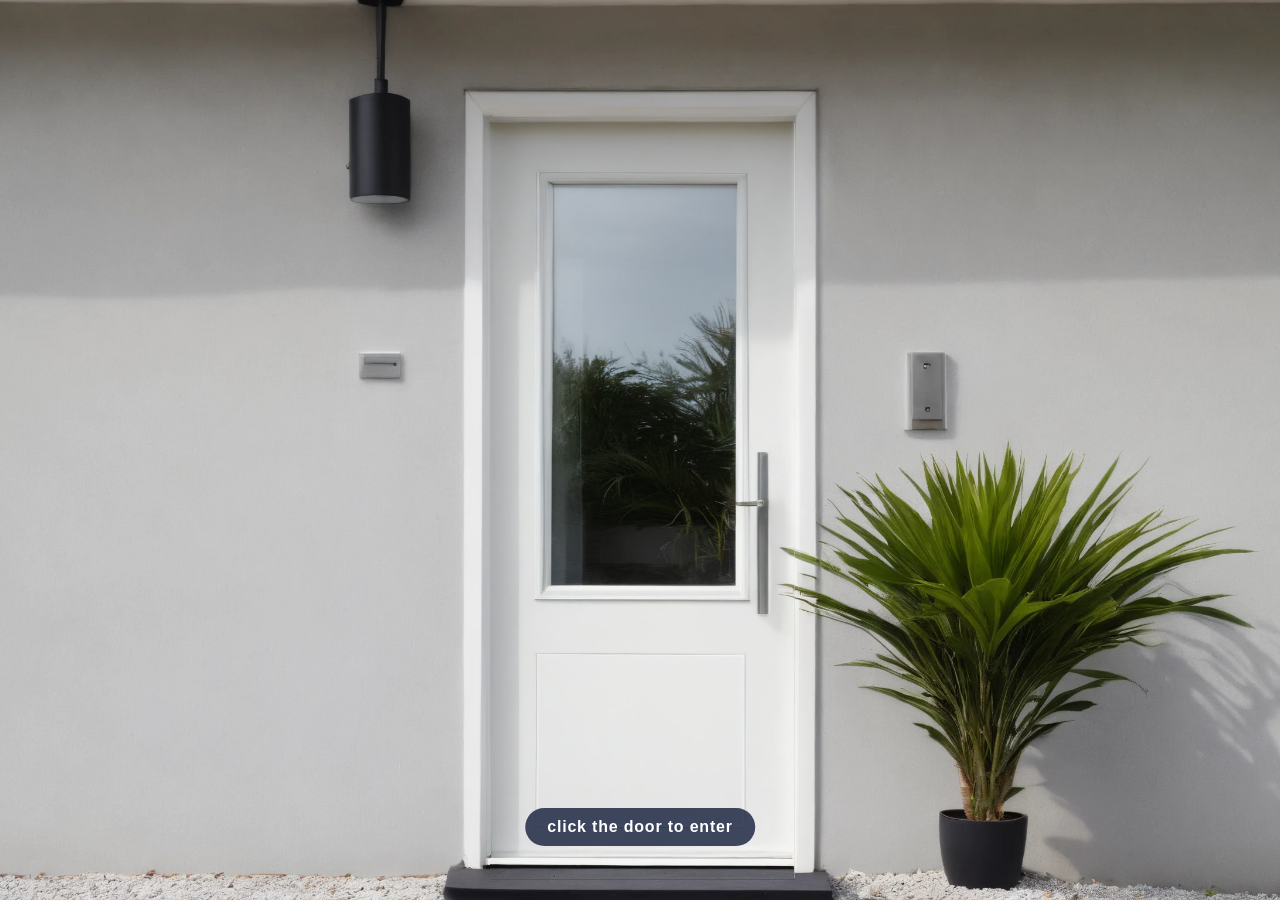
==== commit b38fa11c: "Open on a uPVC front door; fix the opening getting stuck on a close-up New opening scene: a photorea" ====
--- a/index.html
+++ b/index.html
@@ -188,7 +188,9 @@
 .strings .thick path{stroke-width:3.4!important}
 .strings .thin path{stroke-width:2.3!important}
 .strings .thin .st{stroke:#7d1016!important}
-body.still .strings path,body.still .pins .pin{transition:none!important}
+body.still .strings path,body.still .pins .pin,body.init .strings path,body.init .pins .pin{transition:none!important}
+/* threads are only drawn on a board; drawn over the whole room view they stop the room image from painting */
+body:not(.inboard) .strings,.strings .thread:not(.on){display:none}
 .pins .pin{opacity:0;transform:translateY(-14px);transition:opacity .3s ease var(--d,0s),transform .45s cubic-bezier(.2,1.6,.4,1) var(--d,0s)}
 .pins .pin.on{opacity:1;transform:none}
 .mpl .rod{animation:rod 5s ease-in-out infinite!important}.mpl .hdl{animation:hdl 5s ease-in-out infinite!important}
@@ -202,6 +204,24 @@
 .hwb .sheet{padding:22px 25px 20px;background-size:25px 25px}.hwb .sheet h3{font-size:26px}.hwb .sheet .sub{font-size:21px}
 .hwb .title{padding:50px 58px 42px}.hwb .title .stamp{font-size:30px}.hwb .title h1{font-size:90px}.hwb .title p{font-size:32px}.hwb .title .meta{font-size:22px}
 
+/* opening scene: a uPVC front door, full screen; click → leaf swings in → camera goes through the doorway.
+   Leaf box = door-leaf.jpg cut from tools/room/door_mid.png (x 1088..1607, y 209..1500 of 2688x1536). */
+#intro{position:fixed;inset:0;z-index:30;overflow:hidden;cursor:pointer;transition:opacity 1.1s ease .2s}
+#intro .stage{position:absolute;left:50%;top:50%;width:max(100vw,175vh);height:max(57.143vw,100vh);transform:translate(-50%,-50%);
+  transform-origin:50.15% 55.66%;transition:transform 1.7s cubic-bezier(.55,0,.25,1);perspective:2200px;perspective-origin:50.15% 52%}
+#intro .wall{position:absolute;left:0;top:0;width:100%;height:100%;z-index:2;pointer-events:none;user-select:none}
+#intro .leaf{position:absolute;left:40.476%;top:13.607%;width:19.345%;height:84.115%;z-index:1;transform-style:preserve-3d;transform-origin:0 50%;
+  background:url(img/intro/door-leaf.jpg) center/100% 100%;transition:transform 1.5s cubic-bezier(.45,0,.2,1),filter 1.5s}
+#intro .leaf .edge{position:absolute;right:0;top:0;width:7%;height:100%;background:linear-gradient(90deg,#d9d9d4,#f4f4f1);transform-origin:100% 50%;transform:rotateY(-90deg)}
+#intro.open .leaf{transform:rotateY(80deg);filter:brightness(.8)}
+#intro.through .stage{transform:translate(-50%,-50%) scale(5)}
+#intro.through{opacity:0}
+body:not(.ready) #world{visibility:hidden}
+#intro.waiting .knock{opacity:.6}
+#intro .knock{position:absolute;left:50%;bottom:6%;transform:translateX(-50%);z-index:3;background:rgba(31,42,68,.85);color:#fff;font:600 16px var(--body);
+  letter-spacing:.05em;padding:10px 22px;border-radius:30px;transition:opacity .4s;pointer-events:none}
+#intro.open .knock{opacity:0}
+
 #hint{position:fixed;top:18px;left:50%;transform:translateX(-50%);z-index:6;background:rgba(31,42,68,.82);color:#fff;
   font:600 15px var(--body);letter-spacing:.04em;padding:9px 18px;border-radius:30px;transition:opacity .5s;pointer-events:none}
 #vignette{position:fixed;inset:0;pointer-events:none;z-index:4;background:radial-gradient(ellipse at 50% 45%,transparent 55%,rgba(50,30,10,.28))}
@@ -216,6 +236,7 @@
 </style>
 </head>
 <body>
+<div id="intro" title="Click to open the door"><div class="stage"><div class="leaf"><i class="edge"></i></div><img class="wall" src="img/intro/door-wall.webp" alt="A white uPVC front door in a plaster wall" draggable="false"></div><div class="knock">click the door to enter</div></div>
 <div id="bar"></div>
 <div id="viewport">
 <div id="world">
@@ -1411,6 +1432,29 @@
 const boardOf=c=>boards.find(b=>b.clusters.includes(c));
 let phase='wall', cur=boards[0], zoomedOn=null, lockUntil=0;
 
+/* The world stays hidden (body:not(.ready)) until everything has loaded; then the camera is placed on the wall
+   view with no animation. Placing it earlier left the big room image only partly painted. */
+let ready=false,doorQueued=false;
+/* opening scene: the front door */
+const intro=document.getElementById('intro');let introOn=!!intro;
+/* wall view, optionally pulled back by k (k<1 = room further away, as seen from outside the door) */
+function wallXf(k){const vw=vp.clientWidth,vh=vp.clientHeight-46,s=Math.max(vw/WALL.w,vh/WALL.h)*k;
+  return `translate(${vw/2-(WALL.x+WALL.w/2)*s}px,${vh/2-(WALL.y+WALL.h/2)*s}px) scale(${s})`}
+/* After the door scene the camera rests on the wall. Hovering a board only enters it once the mouse has
+   really moved (otherwise the cursor, already over a board, would fly straight into it). */
+let hoverArmed=!intro,armFrom=0,armDist=0,lastXY=null;
+document.addEventListener('mousemove',e=>{if(hoverArmed||!armFrom||Date.now()<armFrom){lastXY=[e.clientX,e.clientY];return}
+  if(lastXY)armDist+=Math.hypot(e.clientX-lastXY[0],e.clientY-lastXY[1]);lastXY=[e.clientX,e.clientY];if(armDist>60)hoverArmed=true});
+function openDoor(){if(!introOn||intro.classList.contains('open'))return;if(!ready){doorQueued=true;intro.classList.add('waiting');return}
+  /* through the open door the room is seen from further back… */
+  world.style.transition='none';world.style.transform=wallXf(.5);world.getBoundingClientRect();
+  intro.classList.add('open');
+  /* …then the camera walks in: door frame flies past, room comes up to the wall view and stops */
+  setTimeout(()=>{intro.classList.add('through');world.style.transition='transform 1.8s cubic-bezier(.45,0,.2,1)';world.style.transform=wallXf(1)},1150);
+  setTimeout(()=>{intro.remove();introOn=false;world.style.transition='';phase='wall';setPhase('wall');armFrom=Date.now()+300;lockUntil=Date.now()+600},3000)}
+if(intro){const q=new URLSearchParams(location.search);
+  if(q.has('still')||q.has('view')||q.has('nodoor')){intro.remove();introOn=false}else{intro.addEventListener('click',e=>{e.stopPropagation();openDoor()});if(q.has('autodoor'))setTimeout(openDoor,+q.get('autodoor')||500)}}
+
 function mk(tag,a,p){const e=document.createElementNS(NSs,tag);for(const k in a)e.setAttribute(k,a[k]);p&&p.appendChild(e);return e}
 function itemBox(it){const c=it.parentElement;return{x:c.offsetLeft+it.offsetLeft,y:c.offsetTop+it.offsetTop,w:it.offsetWidth,h:it.offsetHeight}}
 function clusterBox(c){let x1=1e9,y1=1e9,x2=-1e9,y2=-1e9;c.querySelectorAll('.item').forEach(it=>{const b=itemBox(it);x1=Math.min(x1,b.x);y1=Math.min(y1,b.y);x2=Math.max(x2,b.x+b.w);y2=Math.max(y2,b.y+b.h)});return{x:x1,y:y1,w:x2-x1,h:y2-y1}}
@@ -1435,12 +1479,17 @@
   z.innerHTML='<svg><rect x="0" y="0" width="100%" height="100%" rx="40"/></svg><div class="zt">'+
     (hero?'<b>'+c.dataset.kicker+'</b><span>'+c.dataset.big+'</span>':'<b>'+(rest.length?no:'✓')+'</b><span>'+title+'</span><em>hover to reveal</em>')+'</div>';
   world.appendChild(z);zones.set(c,z);
-  z.addEventListener('mouseenter',()=>{const bd=boardOf(c);if(phase==='wall'||bd!==cur){if(phase==='wall')enterBoard(bd);return}if(Date.now()<lockUntil)return;reveal(c)});
+  z.addEventListener('mouseenter',()=>{const bd=boardOf(c);if(phase==='wall'||bd!==cur){if(phase==='wall')wallHover(bd);return}if(Date.now()<lockUntil)return;reveal(c)});
+  z.addEventListener('mousemove',()=>{if(phase==='wall')wallHover(boardOf(c))});
   z.addEventListener('click',e=>{e.stopPropagation();const bd=boardOf(c);if(phase==='wall'||bd!==cur){enterBoard(bd);return}reveal(c);zoomZone(c)});
 });
 
 /* strings + pins */
 function buildMarks(){
+  /* threads are created hidden; without body.init every one of them would animate from 0 to hidden at load,
+     and that repaint storm stops the big room image from ever finishing painting */
+  document.body.classList.add('init');
+  requestAnimationFrame(()=>requestAnimationFrame(()=>document.body.classList.remove('init')));
   boards.forEach(bd=>{bd.strings.innerHTML='';bd.pins.innerHTML='';
     const title=bd.hero.querySelector('.title');
     const pinPos=it=>{const b=itemBox(it);return[b.x+b.w/2,b.y+16]};
@@ -1474,7 +1523,8 @@
 function zoomZone(c){cur=boardOf(c);reveal(c);fit(clusterBox(c),70);setPhase('zone',c)}
 function zoomItem(it){cur=boardOf(it.parentElement);fit(itemBox(it),40);setPhase('item',it)}
 
-boards.forEach(bd=>bd.el.addEventListener('mouseenter',()=>{if(phase==='wall')enterBoard(bd)}));
+function wallHover(bd){if(phase==='wall'&&!introOn&&hoverArmed&&Date.now()>lockUntil)enterBoard(bd)}
+boards.forEach(bd=>['mouseenter','mousemove'].forEach(ev=>bd.el.addEventListener(ev,()=>wallHover(bd))));
 document.querySelectorAll('.cluster .item').forEach(it=>it.addEventListener('click',e=>{e.stopPropagation();
   if(phase==='wall'){enterBoard(boardOf(it.parentElement));return}
   if(phase==='item'&&zoomedOn===it){zoomZone(it.parentElement);return}zoomItem(it)}));
@@ -1487,6 +1537,7 @@
   if(c){const i=cur.clusters.indexOf(c);if(i>0&&i<cur.clusters.length-1){zoomZone(cur.clusters[i+1]);return}showBoard(cur);return}
   const nb=boards[boards.indexOf(cur)+1];if(nb)enterBoard(nb);else showBoard(cur)}
 document.addEventListener('keydown',e=>{
+  if(introOn){if(['ArrowRight','PageDown',' ','Enter'].includes(e.key)){e.preventDefault();openDoor()}return}
   const cr=document.getElementById('credits');if(cr.classList.contains('on')){if(['Escape','c','C'].includes(e.key))cr.classList.remove('on');return}
   if(['ArrowRight','PageDown',' ','Enter'].includes(e.key)){e.preventDefault();next()}
   else if(['ArrowLeft','PageUp','Backspace','Escape'].includes(e.key)){e.preventDefault();back()}
@@ -1504,11 +1555,15 @@
 window.addEventListener('resize',()=>{if(phase==='wall')fit(WALL,0,1);else if(phase==='board')fit(cur.box,20);else if(phase==='zone')fit(clusterBox(zoomedOn),70);else fit(itemBox(zoomedOn),40)});
 window.addEventListener('load',()=>{buildMarks();const q=new URLSearchParams(location.search);
   if(q.has('still'))document.body.classList.add('still');
+  /* always start on the wall with no animation: animating away from the untransformed (scale 1) world
+     never paints — the room layer is far too big at that scale — and left the old opening stuck on "01 The material" */
+  world.style.transition='none';toWall();world.getBoundingClientRect();world.style.transition='';
+  document.body.classList.add('ready');ready=true;if(doorQueued)setTimeout(openDoor,150);
   const v=q.get('view'),bd=boards[(+q.get('b')||1)-1]||boards[0];
-  if(v==='board'){cur=bd;reveal(bd.hero);showBoard(bd)}
-  else if(v==='all'){cur=bd;bd.clusters.forEach(reveal);showBoard(bd)}
-  else if(v&&v.startsWith('zone')){zoomZone(bd.clusters[+v.slice(4)-1])}
-  else toWall();});
+  if(v)setTimeout(()=>{
+    if(v==='board'){cur=bd;reveal(bd.hero);showBoard(bd)}
+    else if(v==='all'){cur=bd;bd.clusters.forEach(reveal);showBoard(bd)}
+    else if(v.startsWith('zone')){zoomZone(bd.clusters[+v.slice(4)-1])}},q.has('still')?0:300);});
 
 </script>
 </body>
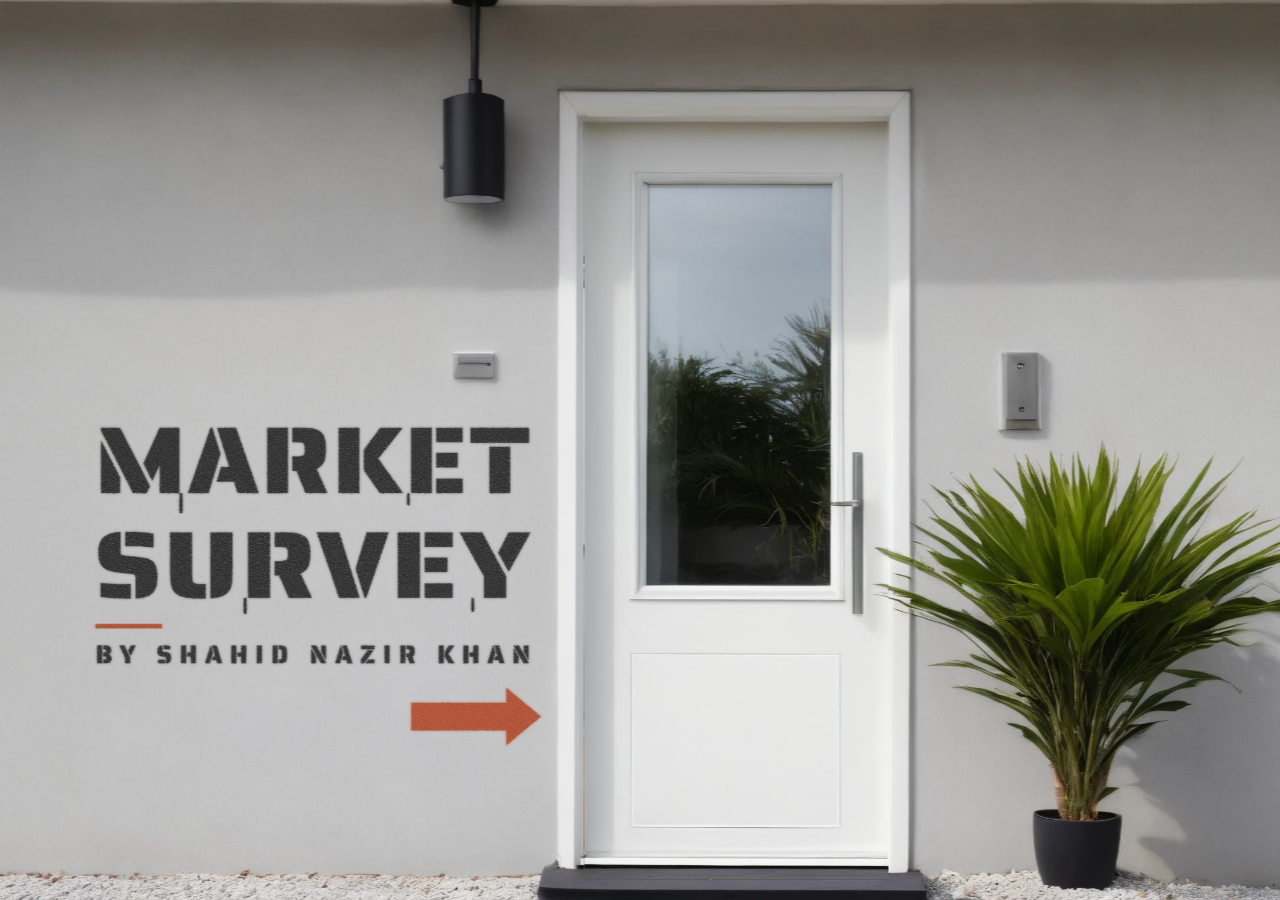
==== commit 2b7f4e92: "Add field visit, presenter notes, sound effects and a painted title on the door scene - Board 1: new" ====
--- a/index.html
+++ b/index.html
@@ -132,6 +132,30 @@
 #credits a{color:#1d4f91;word-break:break-all}
 #credits li{margin-bottom:6px}
 
+/* ===== presenter notes (N) ===== */
+#notes{position:fixed;right:16px;bottom:62px;width:min(440px,calc(100vw - 32px));max-height:calc(100vh - 140px);overflow:auto;z-index:25;
+  background:rgba(18,22,34,.94);color:#eef1f6;border:1px solid rgba(255,255,255,.18);border-radius:10px;padding:16px 18px 14px;
+  font:15px/1.45 system-ui,Segoe UI,sans-serif;box-shadow:0 12px 40px rgba(0,0,0,.45);display:none}
+body.notes #notes{display:block}
+#notes h4,.pn h4{margin:0 0 8px;font:700 13px/1.2 system-ui,sans-serif;letter-spacing:.08em;text-transform:uppercase;color:#ffcf4a}
+#notes ol,.pn ol{margin:0 0 10px;padding-left:20px}#notes li,.pn li{margin:0 0 6px}
+#notes dl,.pn dl{margin:0;border-top:1px solid rgba(255,255,255,.15);padding-top:8px}
+#notes dt,.pn dt{font-weight:700;color:#9fd3ff;margin-top:4px}#notes dd,.pn dd{margin:0 0 2px 0;color:#d5dbe5}
+#notes .wk,.pn .wk{font:700 11px system-ui;letter-spacing:.1em;text-transform:uppercase;color:#8a93a6;margin:6px 0 2px}
+.item.head p.def{font-style:normal}
+
+/* ===== field visit: shop card + coordinates tag (board 1, step 2) ===== */
+.shopcard h3{font-size:40px!important;line-height:44px!important;color:#b3121b}
+.shopcard .tags{display:flex;flex-wrap:wrap;gap:10px;margin:0 0 14px!important}
+.shopcard .tags span{font:600 19px/1 system-ui,Segoe UI,sans-serif;background:#1f2a44;color:#fff;padding:7px 12px;border-radius:999px;letter-spacing:.02em}
+.shopcard .tags span:nth-child(2){background:#ffcf4a;color:#1f2a44}
+.item.geo{background:#1f2a44;color:#fff;padding:24px 30px 20px;border-radius:6px;box-shadow:0 10px 22px rgba(0,0,0,.28);
+  background-image:repeating-linear-gradient(90deg,transparent 0 59px,rgba(255,255,255,.05) 59px 60px),repeating-linear-gradient(0deg,transparent 0 59px,rgba(255,255,255,.05) 59px 60px)}
+.geo .ll{display:flex;gap:44px;font:700 38px/1.15 'Courier New',Consolas,monospace;letter-spacing:.02em}
+.geo .ll small{display:block;font:700 15px/1 system-ui,sans-serif;letter-spacing:.2em;color:#ffcf4a;margin-bottom:8px}
+.geo .dms{margin-top:14px;padding-top:12px;border-top:1px dashed rgba(255,255,255,.3);font:19px/1.3 'Courier New',Consolas,monospace;color:#c9d3e6}
+.geo .dms b{color:#fff}
+
 
 /* ================= WALL SCENE ================= */
 html,body{background:#8f8c86}
@@ -210,6 +234,10 @@
 #intro .stage{position:absolute;left:50%;top:50%;width:max(100vw,175vh);height:max(57.143vw,100vh);transform:translate(-50%,-50%);
   transform-origin:50.15% 55.66%;transition:transform 1.7s cubic-bezier(.55,0,.25,1);perspective:2200px;perspective-origin:50.15% 52%}
 #intro .wall{position:absolute;left:0;top:0;width:100%;height:100%;z-index:2;pointer-events:none;user-select:none}
+/* spray-painted title on the wall left of the door (tools/intro/title.html → wall-title.png); multiply lets the plaster show through */
+#intro .graffiti{position:absolute;left:8.557%;top:44.27%;width:29.762%;z-index:3;pointer-events:none;user-select:none;mix-blend-mode:multiply;opacity:.93}
+/* narrower than 7:4 the stage is cropped at the sides; slide it right so the painted title stays in view */
+@media (max-aspect-ratio:7/4){#intro .stage{left:calc(50% + (175vh - 100vw) * .32)}}
 #intro .leaf{position:absolute;left:40.476%;top:13.607%;width:19.345%;height:84.115%;z-index:1;transform-style:preserve-3d;transform-origin:0 50%;
   background:url(img/intro/door-leaf.jpg) center/100% 100%;transition:transform 1.5s cubic-bezier(.45,0,.2,1),filter 1.5s}
 #intro .leaf .edge{position:absolute;right:0;top:0;width:7%;height:100%;background:linear-gradient(90deg,#d9d9d4,#f4f4f1);transform-origin:100% 50%;transform:rotateY(-90deg)}
@@ -222,7 +250,8 @@
   letter-spacing:.05em;padding:10px 22px;border-radius:30px;transition:opacity .4s;pointer-events:none}
 #intro.open .knock{opacity:0}
 
-#hint{position:fixed;top:18px;left:50%;transform:translateX(-50%);z-index:6;background:rgba(31,42,68,.82);color:#fff;
+/* on-screen instruction hints switched off (user request) — the speaker notes (N) carry the guidance */
+#hint{display:none!important;position:fixed;top:18px;left:50%;transform:translateX(-50%);z-index:6;background:rgba(31,42,68,.82);color:#fff;
   font:600 15px var(--body);letter-spacing:.04em;padding:9px 18px;border-radius:30px;transition:opacity .5s;pointer-events:none}
 #vignette{position:fixed;inset:0;pointer-events:none;z-index:4;background:radial-gradient(ellipse at 50% 45%,transparent 55%,rgba(50,30,10,.28))}
 #hud{background:linear-gradient(transparent,rgba(25,18,10,.75))}
@@ -236,7 +265,7 @@
 </style>
 </head>
 <body>
-<div id="intro" title="Click to open the door"><div class="stage"><div class="leaf"><i class="edge"></i></div><img class="wall" src="img/intro/door-wall.webp" alt="A white uPVC front door in a plaster wall" draggable="false"></div><div class="knock">click the door to enter</div></div>
+<div id="intro"><div class="stage"><div class="leaf"><i class="edge"></i></div><img class="wall" src="img/intro/door-wall.webp" alt="A white uPVC front door in a plaster wall" draggable="false"><img class="graffiti" src="img/intro/wall-title.webp" alt="Market Survey, by Shahid Nazir Khan, spray-painted on the wall" draggable="false"></div></div>
 <div id="bar"></div>
 <div id="viewport">
 <div id="world">
@@ -297,7 +326,7 @@
 
 <!-- ================= BOARD 1 · HARDWARE · content box x -8100..-1780, y -1800..3900 =================
      3 x 3 grid of cells 2110 x 1900: columns x -8100 / -5990 / -3880, rows y -1800 / 100 / 2330.
-     Centre cell: title (step 1) on top, 09 curtains & hooks underneath.
+     Centre cell: title (step 1) on top, field visit (step 2) under it, 09 curtains & hooks at the bottom.
      Items here are drawn 1.25x (fonts via .hwb in build css), so widths/positions below are in that scale.
      Survey photos: img/hw/*.jpg (tools/hw/crops.mjs). Web photos: img/hw/web/*.jpg (tools/hw/web-credits.json).
      Facts and sources: tools/hw/research.md. -->
@@ -313,41 +342,54 @@
   </div>
   <figure class="item photo" style="left:40px;top:40px;width:420px;--r:-2.5deg">
     <img src="img/hw/shop.jpg" alt="Hardware shop wall of cabinet handles and boxed stock">
-    <figcaption>Where we looked — a local hardware store: handles on display, the rest in boxes<small>Survey photo</small></figcaption>
+    <figcaption>Sidiq Hardware, Sopore<small>Survey photo</small></figcaption>
   </figure>
   <figure class="item photo" style="left:1745px;top:60px;width:340px;--r:2.4deg">
     <img src="img/hw/survey-2.jpg" alt="Team member photographing handles in a Häfele studio">
-    <figcaption>…and a brand studio (Häfele): every item on a display panel<small>Survey photo</small></figcaption>
-  </figure>
-  <div class="item card" style="left:520px;top:720px;width:760px;--r:1deg">
-    <h3>Who sells what in India</h3>
-    <p><b>Hettich, Häfele</b> (German) — furniture fittings: hinges, runners, lift-ups. <b>Ebco</b> (Mumbai, 1963) — furniture fittings.</p>
-    <p><b>Godrej</b> (Mumbai, locks since 1897) · <b>Dorset</b> (Indian, 1995, Gurugram) — locks, closers. <b>Ozone, dormakaba</b> — glass &amp; door hardware.</p>
-    <p>Bought at: <b>local hardware shops</b> (unbranded + regional), <b>brand studios</b>, and <b>online</b> (Moglix, IndiaMART, Amazon).</p>
-  </div>
-  <div class="item note green" style="left:1320px;top:820px;width:380px;--r:-2.5deg">White-bordered photo with "Survey photo" = <b>ours</b><small>items we couldn't photograph are from Wikimedia Commons — credited</small></div>
-  <div class="item card" style="left:1740px;top:720px;width:340px;--r:-1.2deg">
-    <h3>Look for ISI</h3>
-    <p>Builder's hardware has Indian Standards (BIS). <b>Steel butt hinges</b> must carry the <b>ISI mark</b> by law.</p>
-  </div>
+    <figcaption>…and a brand studio (Häfele)<small>Survey photo</small></figcaption>
+  </figure>
+</div>
+
+<!-- ================= FIELD VISIT (step 2) — map: img/hw/location-map.jpg cropped from wall/location.png ================= -->
+<div class="cluster hwb" data-board="hw" data-step="2" data-name="Where Shahid went" style="left:-5990px;top:790px">
+  <div class="item head" style="left:30px;top:20px;width:700px;--r:-.8deg"><span class="no">field visit</span><h2>Where Shahid went</h2><p class="def">the shop we surveyed for this board</p></div>
+  <figure class="item photo" style="left:30px;top:235px;width:700px;--r:1deg">
+    <img src="img/hw/location-map.jpg" alt="Satellite map of Hadipora Main Road, Sopore, with a pin on Sidiq Hardware">
+    <figcaption>The pin: Sidiq Hardware, Hadipora Main Rd<small>Google Maps screenshot · Imagery ©2026 Google</small></figcaption>
+  </figure>
+  <div class="item card shopcard" style="left:770px;top:20px;width:780px;--r:.6deg">
+    <h3>Sidiq Hardware Store</h3>
+    <p class="tags"><span>hardware &amp; paint</span><span>★ 5.0 Google</span><span>opens 8 am</span></p>
+    <p>📍 Ground floor, Cooperative Complex, New Colony, Hadipora Main Road</p>
+    <p><b>Sopore</b>, Baramulla district, Jammu &amp; Kashmir — <b>193201</b></p>
+  </div>
+  <div class="item geo" style="left:790px;top:440px;width:740px;--r:-.6deg">
+    <div class="ll"><span><small>LATITUDE</small>34.288921° N</span><span><small>LONGITUDE</small>74.456045° E</span></div>
+    <div class="dms">N 34° 17′ 20″ · E 74° 27′ 22″ · Plus Code <b>7FQ4+GF</b></div>
+  </div>
+  <div class="item card" style="left:1590px;top:30px;width:490px;--r:-1.4deg">
+    <h3>Brands in India</h3>
+    <p><b>Hettich, Häfele, Ebco</b> — furniture fittings</p>
+    <p><b>Godrej, Dorset</b> — locks &amp; closers</p>
+    <p>Sold in local shops, brand studios and online.</p>
+  </div>
+  <div class="item note green" style="left:1620px;top:470px;width:420px;--r:2.2deg">"Survey photo" = <b>ours</b><small>the rest: Wikimedia Commons, credited</small></div>
 </div>
 
 <!-- ================= 01 MATERIALS & FINISHES (step 2) ================= -->
-<div class="cluster hwb" data-board="hw" data-step="2" data-name="01 · Materials &amp; finishes" style="left:-8100px;top:-1800px">
-  <div class="item head" style="left:30px;top:20px;width:740px;--r:-.8deg"><span class="no">01 / 09</span><h2>Materials &amp; finishes</h2><p>what it is made of decides how long it lasts</p></div>
+<div class="cluster hwb" data-board="hw" data-step="3" data-name="01 · Materials &amp; finishes" style="left:-8100px;top:-1800px">
+  <div class="item head" style="left:30px;top:20px;width:740px;--r:-.8deg"><span class="no">01 / 09</span><h2>Materials &amp; finishes</h2><p class="def">the metal underneath + the coat on top — they decide how long it lasts</p></div>
   <div class="item card" style="left:30px;top:260px;width:740px;--r:.8deg">
     <h3>Stainless steel: 304 vs 202</h3>
-    <p><b>SS 304</b> — ~18–20% chromium, <b>8–10.5% nickel</b>. Bathrooms, kitchens, outdoors.</p>
-    <p><b>SS 202</b> — only 4–6% nickel, 7.5–10% <b>manganese</b> instead. Cheaper and looks identical — but rusts near water, sea air and cleaning chemicals.</p>
-    <p><b>SS 316</b> (with molybdenum) — near the sea.</p>
-  </div>
-  <div class="item note" style="left:30px;top:830px;width:400px;--r:-3deg">Magnet test?<small>useless — 304 AND 202 are both non-magnetic. Ask for the grade stamp or a test certificate</small></div>
+    <p><b>SS 304</b> — 8–10% nickel. Wet areas &amp; outdoors.</p>
+    <p><b>SS 202</b> — cheaper, looks the same, <b>rusts</b> near water.</p>
+  </div>
+  <div class="item note" style="left:30px;top:830px;width:400px;--r:-3deg">Magnet test?<small>useless — both are non-magnetic</small></div>
   <div class="item card" style="left:810px;top:30px;width:680px;--r:-1deg">
     <h3>The other metals</h3>
-    <p><b>Brass</b> — heavy, resists corrosion; lacquer dulls near salt air.</p>
-    <p><b>Zinc alloy (zamak)</b> — die-cast and always plated; corrodes once plating wears. The brass version costs ~30–80% more.</p>
-    <p><b>Aluminium</b> — light, extruded: profile handles.</p>
-    <p><b>Mixed metals</b> (SS hinge on a plain-steel frame) corrode each other.</p>
+    <p><b>Brass</b> — heavy, long-lasting.</p>
+    <p><b>Zinc alloy</b> — cheap, plated; corrodes once worn.</p>
+    <p><b>Aluminium</b> — light profile handles.</p>
   </div>
   <div class="item sheet" style="left:810px;top:620px;width:680px;--r:.6deg">
     <h3>Finishes seen in the market</h3>
@@ -372,26 +414,21 @@
         <text x="215" y="136" style="font-size:12px;opacity:.7">vacuum-coated</text><text x="300" y="136" style="font-size:12px;opacity:.7">ask for PVD</text>
         <text x="385" y="136" style="font-size:12px;opacity:.7">brass</text><text x="470" y="136" style="font-size:12px;opacity:.7">PVD / powder</text>
       </g>
-      <text x="260" y="178" text-anchor="middle" class="lblb" style="font-size:14px">PVD = metal condensed in a vacuum — harder and fades less than electroplating</text>
       <text x="260" y="200" text-anchor="middle" class="lbl" style="font-size:13px">keep ONE finish family per project: handles, hinges, stoppers</text>
     </svg>
   </div>
   <figure class="item photo" style="left:1530px;top:40px;width:420px;--r:2.2deg">
     <img src="img/hw/decor-pulls.jpg" alt="Display of door pull handles in antique brass, copper, wood and satin finishes">
-    <figcaption>One panel, five finishes: antique brass, copper, wood inlay, satin, chrome<small>Survey photo</small></figcaption>
-  </figure>
-  <div class="item card" style="left:1530px;top:820px;width:500px;--r:-1.4deg">
-    <h3>Check the box</h3>
-    <p>Grade (304 / 202), size, finish, brand, <b>ISI mark</b>. Feel the weight; look at the back face.</p>
-  </div>
+    <figcaption>One panel, five finishes<small>Survey photo</small></figcaption>
+  </figure>
 </div>
 
 <!-- ================= 02 HINGES (step 3) ================= -->
-<div class="cluster hwb" data-board="hw" data-step="3" data-name="02 · Hinges" style="left:-5990px;top:-1800px">
-  <div class="item head" style="left:30px;top:20px;width:650px;--r:.8deg"><span class="no">02 / 09</span><h2>Hinges</h2><p>the part that carries the whole door</p></div>
+<div class="cluster hwb" data-board="hw" data-step="4" data-name="02 · Hinges" style="left:-5990px;top:-1800px">
+  <div class="item head" style="left:30px;top:20px;width:650px;--r:.8deg"><span class="no">02 / 09</span><h2>Hinges</h2><p class="def">a hinge is the pivot a door or shutter swings on</p></div>
   <figure class="item photo" style="left:30px;top:250px;width:800px;--r:-1deg">
     <img src="img/hw/hinges-ss.jpg" alt="Row of stainless steel butt hinges of different sizes on a shop counter">
-    <figcaption>SS butt hinges laid out by size — the counter-top "catalogue"<small>Survey photo</small></figcaption>
+    <figcaption>SS butt hinges, by size<small>Survey photo</small></figcaption>
   </figure>
   <figure class="item photo" style="left:870px;top:30px;width:400px;--r:2.4deg">
     <img src="img/hw/hinge-hand.jpg" alt="Hand holding a butt hinge">
@@ -399,7 +436,6 @@
   </figure>
   <div class="item sheet" style="left:30px;top:760px;width:800px;--r:.7deg">
     <h3>Hinge family</h3>
-    <p class="sub">elevation, door edge on the right · Indian Standard in brackets</p>
     <svg viewBox="0 0 600 230">
       <g stroke="#1f2a44" stroke-width="2" fill="#fff">
         <rect x="20" y="30" width="34" height="90"/><rect x="58" y="30" width="34" height="90"/><rect x="53" y="26" width="6" height="98" fill="#9aa5b1"/>
@@ -416,85 +452,78 @@
         <text x="422" y="150">parliament</text><text x="422" y="168" style="font-size:12px;opacity:.7">opens 180° · IS 362</text>
         <text x="547" y="160">pivot</text><text x="547" y="178" style="font-size:12px;opacity:.7">+ floor spring</text>
       </g>
-      <text x="300" y="215" text-anchor="middle" class="lblb" style="font-size:13px">+ ball-bearing butt (heavy doors) · double-acting spring hinge (swing doors, IS 453)</text>
     </svg>
   </div>
   <div class="item card" style="left:1310px;top:30px;width:690px;--r:-1.2deg">
     <h3>How many per door?</h3>
-    <p>Up to 1524 mm high → <b>2</b>. Up to 2286 mm → <b>3</b>. Then <b>+1</b> per extra 762 mm.</p>
-    <p>So a normal 2100 mm Indian door takes <b>3 hinges</b>. Heavy or busy doors → <b>ball-bearing</b> hinges.</p>
+    <p>A 2100 mm door takes <b>3 hinges</b>.</p>
+    <p>Heavy doors → <b>ball-bearing</b>.</p>
   </div>
   <figure class="item photo" style="left:870px;top:560px;width:400px;--r:-1.8deg">
     <img src="img/hw/web/concealed-hinge.jpg" alt="Soft-close concealed cup hinge on a wardrobe door">
-    <figcaption>Concealed "auto" hinge, soft-close<small>Photo: Tony Webster · CC BY 2.0 · Wikimedia Commons</small></figcaption>
+    <figcaption>Concealed soft-close hinge<small>Photo: Tony Webster · CC BY 2.0 · Wikimedia Commons</small></figcaption>
   </figure>
   <div class="item card" style="left:1310px;top:470px;width:690px;--r:1deg">
-    <h3>Cabinet hinges: ask for the crank</h3>
-    <p>35 mm cup, ~110° opening, adjustable after fitting, optional <b>soft-close</b>.</p>
-    <p><b>0 crank</b> = full overlay (door covers the side) · <b>8 crank</b> = half overlay (two doors share one side) · <b>16 crank</b> = inset (door sits inside).</p>
+    <h3>Cabinet hinges: the crank</h3>
+    <p>35 mm cup, soft-close.</p>
+    <p><b>0</b> full overlay · <b>8</b> half overlay · <b>16</b> inset.</p>
   </div>
   <figure class="item photo" style="left:880px;top:1060px;width:300px;--r:2deg">
     <img src="img/hw/web/piano-hinge.jpg" alt="Brass piano hinge running the full length of a lid">
-    <figcaption>Piano hinge — full length<small>Photo: Frank C. Müller · CC BY-SA 4.0</small></figcaption>
-  </figure>
-  <div class="item note pink" style="left:1360px;top:1060px;width:360px;--r:-2.5deg">8 crank or 16 crank?<small>ask before the carpenter drills the 35 mm cup</small></div>
+    <figcaption>Piano hinge<small>Photo: Frank C. Müller · CC BY-SA 4.0</small></figcaption>
+  </figure>
+  <div class="item note pink" style="left:1330px;top:700px;width:440px;--r:-2.5deg">Look for <b>ISI</b><small>steel butt hinges must carry the ISI mark by law</small></div>
 </div>
 
 <!-- ================= 03 BOLTS & ALDROPS (step 4) ================= -->
-<div class="cluster hwb" data-board="hw" data-step="4" data-name="03 · Bolts &amp; aldrops" style="left:-3880px;top:-1800px">
-  <div class="item head" style="left:30px;top:20px;width:700px;--r:-.8deg"><span class="no">03 / 09</span><h2>Bolts &amp; aldrops</h2><p>simple sliding steel that keeps a door shut</p></div>
+<div class="cluster hwb" data-board="hw" data-step="5" data-name="03 · Bolts &amp; aldrops" style="left:-3880px;top:-1800px">
+  <div class="item head" style="left:30px;top:20px;width:700px;--r:-.8deg"><span class="no">03 / 09</span><h2>Bolts &amp; aldrops</h2><p class="def">a bolt is a sliding metal bar that holds a door shut</p></div>
   <figure class="item photo" style="left:30px;top:260px;width:500px;--r:1.4deg">
     <img src="img/hw/aldrops.jpg" alt="Two aldrops, one satin and one black, on a green display board">
-    <figcaption>Aldrops — the long bolt with a hasp for a padlock<small>Survey photo</small></figcaption>
+    <figcaption>Aldrops<small>Survey photo</small></figcaption>
   </figure>
   <figure class="item photo" style="left:580px;top:190px;width:520px;--r:-2deg">
     <img src="img/hw/towerbolt-hand.jpg" alt="Brass tower bolt held in the hand">
-    <figcaption>Brass tower bolt — barrel slides into a socket<small>Survey photo</small></figcaption>
+    <figcaption>Brass tower bolt<small>Survey photo</small></figcaption>
   </figure>
   <div class="item card" style="left:1150px;top:30px;width:720px;--r:1deg">
     <h3>Know these</h3>
-    <p><b>Tower bolt</b> — surface bolt on the inside face of doors &amp; windows (IS 204; SS: IS 15833).</p>
-    <p><b>Aldrop</b> ("kunda") — heavy sliding bolt that takes a <b>padlock</b>, so the door locks from outside (IS 2681 brass · IS 281 MS · IS 15834 SS).</p>
-    <p><b>Flush bolt</b> — recessed in the edge of the second leaf of a double door (IS 5187).</p>
-    <p><b>Gate hook</b> — hook + eye that holds a shutter <b>open</b>.</p>
+    <p><b>Tower bolt</b> — surface bolt, inside face.</p>
+    <p><b>Aldrop</b> (“kunda”) — takes a <b>padlock</b>; locks from outside.</p>
+    <p><b>Flush bolt</b> — hidden in a double door’s edge.</p>
   </div>
   <figure class="item photo" style="left:580px;top:640px;width:450px;--r:-1deg">
     <img src="img/hw/bolts-board.jpg" alt="Green display board of tower bolts and aldrops in brass, antique and satin finishes">
-    <figcaption>One board of bolts: same mechanism, many finishes<small>Survey photo</small></figcaption>
+    <figcaption>Same bolt, many finishes<small>Survey photo</small></figcaption>
   </figure>
   <figure class="item photo" style="left:1150px;top:700px;width:420px;--r:-1.6deg">
     <img src="img/hw/gate-hooks.jpg" alt="Stainless steel gate hooks and a black tower bolt on display">
-    <figcaption>Gate hooks and a tower bolt<small>Survey photo</small></figcaption>
+    <figcaption>Gate hooks hold a shutter open<small>Survey photo</small></figcaption>
   </figure>
   <figure class="item photo" style="left:1610px;top:740px;width:400px;--r:2deg">
     <img src="img/hw/web/padlock.jpg" alt="Brass padlock with keys">
-    <figcaption>Padlock (IS 15275)<small>Photo: Sebastian Hartlaub · CC BY-SA 2.5</small></figcaption>
-  </figure>
-  <div class="item note" style="left:30px;top:1080px;width:420px;--r:3deg">Aligarh = India's "city of locks"<small>its locks got a GI tag in 2023</small></div>
-  <div class="item card" style="left:1610px;top:1180px;width:420px;--r:-1deg">
-    <h3>Price check</h3>
-    <p>Aldrops are usually 6″–10″; heavy sets roughly <b>₹150–600</b>.<small style="display:block;font-size:15px;color:#667">indicative, online, Nov 2026</small></p>
-  </div>
+    <figcaption>Padlock<small>Photo: Sebastian Hartlaub · CC BY-SA 2.5</small></figcaption>
+  </figure>
+  <div class="item note" style="left:30px;top:1080px;width:420px;--r:3deg">Aligarh — India’s “city of locks”<small>GI tag, 2023</small></div>
 </div>
 
 <!-- ================= 04 LOCKS & LEVERS (step 5) ================= -->
-<div class="cluster hwb" data-board="hw" data-step="5" data-name="04 · Locks &amp; levers" style="left:-3880px;top:100px">
-  <div class="item head" style="left:30px;top:20px;width:700px;--r:.8deg"><span class="no">04 / 09</span><h2>Locks &amp; levers</h2><p>what turns, what latches, what locks</p></div>
+<div class="cluster hwb" data-board="hw" data-step="6" data-name="04 · Locks &amp; levers" style="left:-3880px;top:100px">
+  <div class="item head" style="left:30px;top:20px;width:700px;--r:.8deg"><span class="no">04 / 09</span><h2>Locks &amp; levers</h2><p class="def">a lock needs a key or code · a lever is the handle you press</p></div>
   <figure class="item photo" style="left:30px;top:250px;width:410px;--r:-1.5deg">
     <img src="img/hw/dorset.jpg" alt="Dorset display of mortise lever handles on long plates in matt black and graphite">
-    <figcaption>Levers on <b>plate</b> (Dorset) — fit over a mortise lock<small>Survey photo</small></figcaption>
+    <figcaption>Lever on <b>plate</b> (Dorset)<small>Survey photo</small></figcaption>
   </figure>
   <figure class="item photo" style="left:480px;top:190px;width:310px;--r:1.8deg">
     <img src="img/hw/hafele-locks.jpg" alt="Häfele panel with lever on rose, knob lock, deadbolt thumb-turns">
-    <figcaption>Lever on <b>rose</b>, knob, deadbolt (Häfele)<small>Survey photo</small></figcaption>
+    <figcaption>Lever on <b>rose</b>, knob, deadbolt<small>Survey photo</small></figcaption>
   </figure>
   <figure class="item photo" style="left:830px;top:250px;width:320px;--r:-1deg">
     <img src="img/hw/mortise-bodies.jpg" alt="Mortise lock bodies and hinges on a Häfele display">
-    <figcaption>Mortise lock <b>bodies</b> — hidden in the door edge<small>Survey photo</small></figcaption>
+    <figcaption>Mortise lock <b>bodies</b><small>Survey photo</small></figcaption>
   </figure>
   <div class="item sheet" style="left:1200px;top:30px;width:650px;--r:.6deg">
     <h3>Mortise lock, opened up</h3>
-    <p class="sub">door edge on the right · lever-type mortice locks: IS 16015</p>
     <svg viewBox="0 0 510 300">
       <rect x="40" y="20" width="300" height="260" fill="#fff" stroke="#1f2a44" stroke-width="2"/>
       <rect x="340" y="10" width="26" height="280" fill="#d9d9d9" stroke="#1f2a44" stroke-width="2"/>
@@ -509,127 +538,119 @@
   </div>
   <div class="item card" style="left:1200px;top:610px;width:650px;--r:-1deg">
     <h3>Lock types</h3>
-    <p><b>Mortise</b> — body sunk into the door edge; handles + cylinder on the faces.</p>
-    <p><b>Cylindrical / tubular</b> — bored through the door; privacy button for toilets (IS 16016).</p>
-    <p><b>Rim lock / night latch</b> — screwed on the inside face of the main door (IS 1019).</p>
-    <p>Order by <b>backset, centre distance, door thickness</b> and <b>handing</b>.</p>
+    <p><b>Mortise</b> — sunk into the door edge.</p>
+    <p><b>Cylindrical</b> — bored through; toilets.</p>
+    <p><b>Rim lock</b> — on the inside face.</p>
   </div>
   <figure class="item photo" style="left:30px;top:1100px;width:320px;--r:1.6deg">
     <img src="img/hw/web/digital-lock.jpg" alt="Keypad electronic deadbolt with key override">
-    <figcaption>Digital lock — PIN + key override<small>Photo: TaurusEmerald · CC BY-SA 4.0</small></figcaption>
+    <figcaption>Digital lock<small>Photo: TaurusEmerald · CC BY-SA 4.0</small></figcaption>
   </figure>
   <div class="item card" style="left:390px;top:1150px;width:560px;--r:-.8deg">
     <h3>Digital locks</h3>
-    <p>PIN, fingerprint, RFID card or app — plus a <b>mechanical key</b>. Godrej Catus Touch Plus: fits 35–65 mm doors; flat battery? power it from a <b>power bank</b> outside.</p>
+    <p>PIN, fingerprint, card or app — with a backup <b>key</b>.</p>
   </div>
   <figure class="item photo" style="left:990px;top:1180px;width:320px;--r:2deg">
     <img src="img/hw/web/rim-lock.jpg" alt="Traditional rim lock with knob and key">
-    <figcaption>Rim lock on a door face<small>Photo: aboespfl · CC0</small></figcaption>
-  </figure>
-  <div class="item note pink" style="left:1450px;top:1250px;width:380px;--r:2.5deg">Lever or knob?<small>levers are easier for elderly, wet or full hands — accessibility guidelines prefer them</small></div>
+    <figcaption>Rim lock<small>Photo: aboespfl · CC0</small></figcaption>
+  </figure>
+  <div class="item note pink" style="left:1450px;top:1250px;width:380px;--r:2.5deg">Lever or knob?<small>levers are easier for everyone</small></div>
 </div>
 
 <!-- ================= 05 PULL HANDLES (step 6) ================= -->
-<div class="cluster hwb" data-board="hw" data-step="6" data-name="05 · Door pull handles" style="left:-3880px;top:2330px">
-  <div class="item head" style="left:30px;top:20px;width:700px;--r:-.8deg"><span class="no">05 / 09</span><h2>Door pull handles</h2><p>the handshake of the building</p></div>
+<div class="cluster hwb" data-board="hw" data-step="7" data-name="05 · Door pull handles" style="left:-3880px;top:2330px">
+  <div class="item head" style="left:30px;top:20px;width:700px;--r:-.8deg"><span class="no">05 / 09</span><h2>Door pull handles</h2><p class="def">a fixed grip you pull — it doesn’t turn or latch</p></div>
   <figure class="item photo" style="left:30px;top:250px;width:520px;--r:1.2deg">
     <img src="img/hw/main-pulls.jpg" alt="Wall of decorative main-door pull handles in brass, copper, wood and steel">
-    <figcaption>Main-door pulls: carved brass, wood + metal, cut-pattern steel<small>Survey photo</small></figcaption>
+    <figcaption>Main-door pulls<small>Survey photo</small></figcaption>
   </figure>
   <figure class="item photo" style="left:610px;top:150px;width:380px;--r:-2deg">
     <img src="img/hw/brass-pull.jpg" alt="Long brass and satin steel pull handles on a red display">
-    <figcaption>Long bar pulls — up to door height<small>Survey photo</small></figcaption>
+    <figcaption>Long bar pulls<small>Survey photo</small></figcaption>
   </figure>
   <div class="item card" style="left:1040px;top:40px;width:700px;--r:1deg">
     <h3>Choosing a pull</h3>
-    <p>Sold by <b>hole centres</b>: 300, 450, 600, 900, 1000, 1200 mm; overall length ≈ centres + 100 mm.</p>
-    <p><b>Back-to-back</b> pairs bolt through the door — one handle each side; suits timber or 8–12 mm toughened glass.</p>
-    <p>A pull does not hold the door shut — it needs a <b>latch, lock or closer</b>.</p>
+    <p>Sold by <b>hole centres</b>: 300–1200 mm.</p>
+    <p>A pull doesn’t hold the door shut — add a <b>latch or closer</b>.</p>
   </div>
   <figure class="item photo" style="left:1050px;top:620px;width:360px;--r:2deg">
     <img src="img/hw/closer-panel.jpg" alt="Häfele panel with D-shaped pull handles and door closers">
-    <figcaption>D-pulls on a Häfele panel<small>Survey photo</small></figcaption>
-  </figure>
-  <div class="item note" style="left:1460px;top:720px;width:380px;--r:-3deg">Push side or pull side?<small>a flat <b>push plate</b> on one face tells people which way</small></div>
+    <figcaption>D-pulls (Häfele)<small>Survey photo</small></figcaption>
+  </figure>
+  <div class="item note" style="left:1460px;top:720px;width:380px;--r:-3deg">Push or pull?<small>a flat <b>push plate</b> tells people</small></div>
 </div>
 
 <!-- ================= 06 CABINET HANDLES & KNOBS (step 7) ================= -->
-<div class="cluster hwb" data-board="hw" data-step="7" data-name="06 · Cabinet handles &amp; knobs" style="left:-5990px;top:2330px">
-  <div class="item head" style="left:30px;top:20px;width:750px;--r:.8deg"><span class="no">06 / 09</span><h2>Cabinet handles &amp; knobs</h2><p>the biggest wall in every hardware shop</p></div>
+<div class="cluster hwb" data-board="hw" data-step="8" data-name="06 · Cabinet handles &amp; knobs" style="left:-5990px;top:2330px">
+  <div class="item head" style="left:30px;top:20px;width:750px;--r:.8deg"><span class="no">06 / 09</span><h2>Cabinet handles &amp; knobs</h2><p class="def">small grips for cupboards and drawers</p></div>
   <figure class="item photo" style="left:30px;top:250px;width:540px;--r:-1.2deg">
     <img src="img/hw/profiles.jpg" alt="Aluminium and black profile handles of increasing length on wooden display boards">
-    <figcaption>Profile / bar handles — sold by length<small>Survey photo</small></figcaption>
+    <figcaption>Profile handles — sold by length<small>Survey photo</small></figcaption>
   </figure>
   <figure class="item photo" style="left:610px;top:180px;width:500px;--r:1.6deg">
     <img src="img/hw/knobs.jpg" alt="Cabinet knobs, ring pulls and cup handles in black, copper, teal and brass">
-    <figcaption>Knobs, ring pulls and cup handles<small>Survey photo</small></figcaption>
+    <figcaption>Knobs, ring &amp; cup pulls<small>Survey photo</small></figcaption>
   </figure>
   <figure class="item photo" style="left:1150px;top:40px;width:500px;--r:-1.4deg">
     <img src="img/hw/flush-pulls.jpg" alt="Oval flush pulls for sliding doors">
-    <figcaption>Flush pulls — for <b>sliding</b> shutters that pass each other<small>Survey photo</small></figcaption>
+    <figcaption>Flush pulls — for <b>sliding</b> shutters<small>Survey photo</small></figcaption>
   </figure>
   <figure class="item photo" style="left:1690px;top:70px;width:380px;--r:2.4deg">
     <img src="img/hw/handle-hand.jpg" alt="Hand holding a cabinet pull handle">
-    <figcaption>Holding one: feel the weight<small>Survey photo</small></figcaption>
+    <figcaption>Feel the weight<small>Survey photo</small></figcaption>
   </figure>
   <div class="item card" style="left:1150px;top:560px;width:700px;--r:.8deg">
     <h3>Sized by hole centres</h3>
-    <p>Pulls are sold by the <b>centre-to-centre (C/C)</b> distance of the screws: 96, 128, 160, 192, 224 mm…</p>
-    <p>Replacing one? <b>Measure C/C first</b>, not the overall length.</p>
+    <p>Measure the <b>screw centres (C/C)</b>: 96, 128, 160 mm…</p>
   </div>
   <div class="item card" style="left:610px;top:870px;width:500px;--r:-1deg">
     <h3>Handle-less kitchens</h3>
-    <p><b>Gola profiles</b> — aluminium G / J / C channels along the shutter top give a finger grip (Häfele "Profin Gola", Ebco). Or <b>push-to-open</b>.</p>
+    <p><b>Gola</b> aluminium channels, or <b>push-to-open</b>.</p>
   </div>
 </div>
 
 <!-- ================= 07 FURNITURE FITTINGS (step 8) ================= -->
-<div class="cluster hwb" data-board="hw" data-step="8" data-name="07 · Furniture fittings" style="left:-8100px;top:2330px">
-  <div class="item head" style="left:30px;top:20px;width:720px;--r:-.8deg"><span class="no">07 / 09</span><h2>Furniture fittings</h2><p>what makes a modular kitchen move</p></div>
+<div class="cluster hwb" data-board="hw" data-step="9" data-name="07 · Furniture fittings" style="left:-8100px;top:2330px">
+  <div class="item head" style="left:30px;top:20px;width:720px;--r:-.8deg"><span class="no">07 / 09</span><h2>Furniture fittings</h2><p class="def">hidden metal parts that let drawers slide and shutters lift</p></div>
   <figure class="item photo" style="left:30px;top:240px;width:420px;--r:1.4deg">
     <img src="img/hw/web/pullout-basket.jpg" alt="Kitchen pull-out rack on telescopic ball-bearing slides">
     <figcaption>Pull-out on <b>telescopic channels</b><small>Photo: Stilfehler · CC BY-SA 4.0 · Wikimedia Commons</small></figcaption>
   </figure>
   <figure class="item photo" style="left:490px;top:190px;width:380px;--r:-2deg">
     <img src="img/hw/web/lift-up.jpg" alt="Overhead cabinet lift-up fitting with stay arm">
-    <figcaption><b>Lift-up</b> fitting on a wall cabinet<small>Photo: Shixart1985 · CC BY 2.0</small></figcaption>
+    <figcaption><b>Lift-up</b> fitting<small>Photo: Shixart1985 · CC BY 2.0</small></figcaption>
   </figure>
   <div class="item card" style="left:910px;top:30px;width:720px;--r:1deg">
     <h3>Drawers</h3>
-    <p><b>Telescopic ball-bearing channels</b> — side-fixed; e.g. Ebco: 35 / 45 kg, 250–500 mm long.</p>
-    <p><b>Under-mount runners</b> — hidden below the drawer, soft-close (40 / 70 kg classes).</p>
-    <p><b>Tandem box</b> — metal-sided drawer system, up to ~65 kg.</p>
-    <p>Choose by <b>load</b> and <b>length = carcass depth</b>.</p>
+    <p><b>Telescopic channels</b> — side-fixed.</p>
+    <p><b>Under-mount</b> — hidden, soft-close.</p>
+    <p>Pick by <b>load</b> and <b>depth</b>.</p>
   </div>
   <div class="item card" style="left:910px;top:600px;width:720px;--r:-.8deg">
     <h3>Overhead shutters: lift-ups</h3>
-    <p><b>Bi-fold</b> (folds in the middle) · <b>swing-up</b> (lifts up and over) · <b>parallel lift</b> — with built-in damping, sized by the flap's weight.</p>
+    <p><b>Bi-fold</b> · <b>swing-up</b> · <b>parallel</b> — sized by flap weight.</p>
   </div>
   <figure class="item photo" style="left:1670px;top:60px;width:380px;--r:2deg">
     <img src="img/hw/web/corner-pullout.jpg" alt="Swing-out corner shelf in a kitchen cabinet">
-    <figcaption>"Magic corner" swing-out<small>Photo: Stilfehler · CC BY-SA 4.0</small></figcaption>
+    <figcaption>“Magic corner”<small>Photo: Stilfehler · CC BY-SA 4.0</small></figcaption>
   </figure>
   <figure class="item photo" style="left:30px;top:980px;width:420px;--r:-1deg">
     <img src="img/hw/web/sliding-track.jpg" alt="Top-hung sliding door roller on a flat track">
-    <figcaption>Top-hung <b>sliding track</b> + roller<small>Photo: Dmitri Popov · CC BY-SA 3.0</small></figcaption>
+    <figcaption><b>Sliding track</b> + roller<small>Photo: Dmitri Popov · CC BY-SA 3.0</small></figcaption>
   </figure>
   <figure class="item photo" style="left:490px;top:960px;width:360px;--r:1.8deg">
     <img src="img/hw/web/cabinet-lock.jpg" alt="Drawer lock with key">
-    <figcaption>Drawer / cupboard lock<small>Photo: Willh26 · CC BY-SA 4.0</small></figcaption>
-  </figure>
-  <div class="item note green" style="left:960px;top:960px;width:420px;--r:-2.5deg">Made in India too<small>Hettich's Indore plant makes ~60 million hinges a year</small></div>
-  <div class="item card" style="left:1430px;top:980px;width:600px;--r:1deg">
-    <h3>Price check</h3>
-    <p>Hettich soft-close concealed hinge, pair: <b>~₹230–480</b>. Gola profile: <b>~₹1,100–1,950</b> a length.<small style="display:block;font-size:15px;color:#667">indicative, online, Nov 2026</small></p>
-  </div>
+    <figcaption>Drawer lock<small>Photo: Willh26 · CC BY-SA 4.0</small></figcaption>
+  </figure>
+  <div class="item note green" style="left:960px;top:960px;width:420px;--r:-2.5deg">Made in India<small>Hettich, Indore: ~60 million hinges a year</small></div>
 </div>
 
 <!-- ================= 08 DOOR CONTROL & SAFETY (step 9) ================= -->
-<div class="cluster hwb" data-board="hw" data-step="9" data-name="08 · Door control &amp; safety" style="left:-8100px;top:100px">
-  <div class="item head" style="left:30px;top:20px;width:640px;--r:.8deg"><span class="no">08 / 09</span><h2>Door control &amp; safety</h2><p>closing, stopping, seeing who's there</p></div>
+<div class="cluster hwb" data-board="hw" data-step="10" data-name="08 · Door control &amp; safety" style="left:-8100px;top:100px">
+  <div class="item head" style="left:30px;top:20px;width:640px;--r:.8deg"><span class="no">08 / 09</span><h2>Door control &amp; safety</h2><p class="def">parts that close a door by itself, stop it, or show who’s outside</p></div>
   <figure class="item photo" style="left:30px;top:240px;width:520px;--r:-1.2deg">
     <img src="img/hw/closers.jpg" alt="Overhead hydraulic door closers on a Häfele display">
-    <figcaption>Overhead hydraulic door closers (Häfele)<small>Survey photo</small></figcaption>
+    <figcaption>Overhead door closers<small>Survey photo</small></figcaption>
   </figure>
   <div class="item sheet" style="left:700px;top:30px;width:600px;--r:.8deg">
     <h3>Closer size (EN 1154)</h3>
@@ -637,49 +658,44 @@
     <table class="cmp"><tr><th>Size</th><th>width up to</th><th>weight up to</th></tr>
       <tr><td>EN 2</td><td>850 mm</td><td>40 kg</td></tr><tr><td>EN 3</td><td>950 mm</td><td>60 kg</td></tr>
       <tr><td>EN 4</td><td>1100 mm</td><td>80 kg</td></tr><tr><td>EN 5</td><td>1250 mm</td><td>100 kg</td></tr></table>
-    <p class="sub" style="margin-top:8px">EN 1 (750 mm / 20 kg) … EN 7 (1600 mm / 160 kg) · fire doors: EN 3 minimum · India: IS 3564</p>
   </div>
   <figure class="item photo" style="left:1335px;top:30px;width:380px;--r:-1.6deg">
     <img src="img/hw/web/floor-spring.jpg" alt="Hydraulic floor spring with stainless cover plate">
-    <figcaption><b>Floor spring</b> — closer buried in the floor under a pivoted glass or heavy door (IS 6315)<small>Photo: Phaptran · CC BY-SA 4.0</small></figcaption>
+    <figcaption><b>Floor spring</b> — closer in the floor<small>Photo: Phaptran · CC BY-SA 4.0</small></figcaption>
   </figure>
   <figure class="item photo" style="left:1745px;top:60px;width:330px;--r:2deg">
     <img src="img/hw/glass-panel.jpg" alt="Display of glass door patch fittings and hinges">
-    <figcaption>Glass door: patch fittings + D-handle<small>Survey photo</small></figcaption>
+    <figcaption>Glass door patch fittings<small>Survey photo</small></figcaption>
   </figure>
   <figure class="item photo" style="left:30px;top:720px;width:440px;--r:1.6deg">
     <img src="img/hw/stoppers.jpg" alt="Floor-mounted door stoppers with rubber buffers">
-    <figcaption>Door stoppers (IS 1823)<small>Survey photo</small></figcaption>
+    <figcaption>Door stoppers<small>Survey photo</small></figcaption>
   </figure>
   <figure class="item photo" style="left:510px;top:740px;width:300px;--r:-2deg">
     <img src="img/hw/web/door-viewer.jpg" alt="Door viewer peephole">
-    <figcaption>Door viewer ("magic eye")<small>Photo: Schekinov A. V. · CC BY-SA 4.0</small></figcaption>
+    <figcaption>Door viewer<small>Photo: Schekinov A. V. · CC BY-SA 4.0</small></figcaption>
   </figure>
   <figure class="item photo" style="left:850px;top:760px;width:400px;--r:1.4deg">
     <img src="img/hw/web/door-chain.jpg" alt="Door safety chain on a timber door">
     <figcaption>Door chain<small>Photo: Santeri Viinamäki · CC BY 4.0</small></figcaption>
   </figure>
-  <div class="item card" style="left:1290px;top:830px;width:500px;--r:-1deg">
-    <h3>Price check</h3>
-    <p>Dorset hydraulic closer: 40 kg <b>₹1,500</b> · 60 kg <b>₹1,745</b> · 80 kg <b>₹3,095</b> (MRP).<small style="display:block;font-size:15px;color:#667">indicative, online, Nov 2026</small></p>
-  </div>
   <figure class="item photo" style="left:30px;top:1160px;width:420px;--r:-1deg">
     <img src="img/hw/web/glass-shower-hinge.jpg" alt="Chrome glass-to-wall shower door hinges">
-    <figcaption>Glass-to-wall hinges (shower)<small>Photo: Phaptran · CC BY-SA 4.0</small></figcaption>
+    <figcaption>Glass shower hinges<small>Photo: Phaptran · CC BY-SA 4.0</small></figcaption>
   </figure>
   <figure class="item photo" style="left:500px;top:1200px;width:420px;--r:1.2deg">
     <img src="img/hw/web/spider-fitting.jpg" alt="Point-fixed glass facade with spider fittings">
-    <figcaption><b>Spider fittings</b> hold drilled glass at points<small>Photo: Ding YangYang · CC BY-SA 3.0</small></figcaption>
+    <figcaption><b>Spider fittings</b><small>Photo: Ding YangYang · CC BY-SA 3.0</small></figcaption>
   </figure>
   <div class="item note" style="left:1290px;top:1240px;width:400px;--r:2.5deg">Why does a glass door need a <b>floor</b> spring?<small>no frame to hang a closer on</small></div>
 </div>
 
 <!-- ================= 09 CURTAINS & HOOKS (step 10) ================= -->
-<div class="cluster hwb" data-board="hw" data-step="10" data-name="09 · Curtains &amp; hooks" style="left:-5990px;top:1450px">
-  <div class="item head" style="left:30px;top:20px;width:600px;--r:-.8deg"><span class="no">09 / 09</span><h2>Curtains &amp; hooks</h2><p>small items, sold in huge variety</p></div>
+<div class="cluster hwb" data-board="hw" data-step="11" data-name="09 · Curtains &amp; hooks" style="left:-5990px;top:1660px">
+  <div class="item head" style="left:30px;top:20px;width:600px;--r:-.8deg"><span class="no">09 / 09</span><h2>Curtains &amp; hooks</h2><p class="def">hardware that hangs curtains, clothes and towels</p></div>
   <figure class="item photo" style="left:675px;top:10px;width:312px;--r:1.8deg">
     <img src="img/hw/curtain-rods.jpg" alt="Häfele display of curtain rods with decorative finials">
-    <figcaption>Curtain rods + finials (Häfele)<small>Survey photo</small></figcaption>
+    <figcaption>Curtain rods (Häfele)<small>Survey photo</small></figcaption>
   </figure>
   <figure class="item photo" style="left:1025px;top:38px;width:312px;--r:-2deg">
     <img src="img/hw/finials.jpg" alt="Stand of curtain rod finials in glass, brass and wood">
@@ -695,8 +711,7 @@
   </figure>
   <div class="item card" style="left:30px;top:240px;width:600px;--r:1deg">
     <h3>Curtain hardware</h3>
-    <p><b>Rod</b> with rings, or a <b>track</b> with hidden runners, fixed on <b>brackets</b>; <b>finials</b> stop the rings sliding off.</p>
-    <p>Standards: curtain rails IS 10342 · coat &amp; wardrobe hooks IS 9899.</p>
+    <p><b>Rod</b> or <b>track</b> on brackets; <b>finials</b> stop the rings.</p>
   </div>
 </div>
 
@@ -764,59 +779,52 @@
     </p>
   </div>
 
-  <div class="item note" style="left:1260px;top:640px;width:330px;--r:3deg">Every part of a window has a job.<small>so let's investigate them one by one →</small></div>
-  <div class="item note green" style="left:1660px;top:660px;width:360px;--r:-2.5deg">uPVC is the <u>most-used</u> window frame material in Germany &amp; the UK<small>and fast-growing in India since the 2000s</small></div>
-  <div class="item note pink" style="left:2100px;top:630px;width:330px;--r:2deg">In US catalogues the same thing is called <b>“vinyl windows”</b></div>
+  <div class="item note green" style="left:1660px;top:660px;width:360px;--r:-2.5deg">Most-used frame in Germany &amp; the UK<small>growing fast in India</small></div>
 </div>
 
 <!-- ================= 01 MATERIAL (step 2) ================= -->
 <div class="cluster" data-board="upvc" data-step="2" data-name="01 · The material" style="left:100px;top:100px">
-  <div class="item head" style="left:40px;top:30px;width:560px;--r:-1deg"><span class="no">01 / 10</span><h2>The material</h2><p>what is “uPVC” actually?</p></div>
+  <div class="item head" style="left:40px;top:30px;width:560px;--r:-1deg"><span class="no">01 / 10</span><h2>The material</h2><p class="def">uPVC = hard, rigid plastic (PVC with no softeners)</p></div>
 
   <div class="item card" style="left:40px;top:250px;width:600px;--r:.8deg">
     <h3>u · P · V · C</h3>
-    <p><b>Unplasticised PolyVinyl Chloride</b> — rigid PVC with <b>no plasticisers</b>. (Soft PVC — hoses, cable sheathing — has them added.)</p>
-    <p><b>Typical recipe:</b> PVC resin + heat stabilisers (calcium-zinc; lead was phased out in Europe by 2015) + impact modifiers + titanium dioxide (UV protection &amp; the white colour) + lubricants/fillers.</p>
-    <p>It is a <b>thermoplastic</b>: it softens with heat, so it can be <b>extruded, fusion-welded and recycled</b>.</p>
+    <p><b>Unplasticised PolyVinyl Chloride</b> — rigid PVC, no softeners.</p>
+    <p>A <b>thermoplastic</b>: extruded, welded, recyclable.</p>
   </div>
 
   <div class="item note" style="left:690px;top:40px;width:270px;--r:-4deg">Why doesn't it rot or rust?</div>
   <div class="item card" style="left:690px;top:240px;width:330px;--r:2deg">
     <h3>Because…</h3>
-    <p>No wood fibre to rot, no exposed metal to corrode. Moisture, salt air and most chemicals don't attack it.</p>
-    <p>Maintenance = <b>wash it</b>. No painting.</p>
+    <p>No wood to rot, no metal to rust.</p>
+    <p>Maintenance = <b>wash it</b>.</p>
   </div>
 
   <figure class="item photo" style="left:1070px;top:40px;width:300px;--r:2.5deg">
     <img src="img/india.jpg" alt="White uPVC window with golden grill in Pondicherry">
-    <figcaption>uPVC in India — Pondicherry. Note the separate security grill outside.<small>Photo: iMahesh · CC BY-SA 4.0 · Wikimedia Commons</small></figcaption>
+    <figcaption>uPVC in India — Pondicherry<small>Photo: iMahesh · CC BY-SA 4.0 · Wikimedia Commons</small></figcaption>
   </figure>
   <figure class="item photo" style="left:1400px;top:90px;width:300px;--r:-2deg">
     <img src="img/dh.jpg" alt="White vinyl double hung window">
-    <figcaption>“Vinyl” double-hung window, USA — same material.<small>Photo: Tucker T · CC0 · Wikimedia Commons</small></figcaption>
+    <figcaption>“Vinyl” window, USA — same material<small>Photo: Tucker T · CC0 · Wikimedia Commons</small></figcaption>
   </figure>
 
   <div class="item sheet" style="left:40px;top:700px;width:980px;--r:-.5deg">
     <h3>How a window is made — factory flow</h3>
     <div class="flow">
-      <span>PVC compound (dry blend)</span><i>→</i><span>Extrusion through a die</span><i>→</i><span>Calibrate &amp; cool</span><i>→</i><span>Cut to length, 45° mitre</span><i>→</i>
-      <span>Insert steel, screw</span><i>→</i><span>Fusion-weld corners (~240 °C)</span><i>→</i><span>Clean weld bead</span><i>→</i><span>Fit hardware &amp; gaskets</span><i>→</i><span>Glaze</span><i>→</i><span>Test &amp; dispatch</span>
+      <span>Extrude</span><i>→</i><span>Cut at 45°</span><i>→</i><span>Insert steel</span><i>→</i><span>Weld corners</span><i>→</i><span>Fit hardware</span><i>→</i><span>Glaze</span>
     </div>
   </div>
 
   <div class="item card" style="left:1070px;top:610px;width:600px;--r:1.2deg">
     <h3>Colours &amp; finishes</h3>
-    <ul>
-      <li><b>White</b> is standard (through-coloured).</li>
-      <li><b>Foil laminates</b> — woodgrain (golden oak, walnut) or greys like anthracite.</li>
-      <li>Dark colours absorb sun → <b>hotter profile, more expansion</b>, so makers cap sash sizes and add more steel.</li>
-    </ul>
+    <p><b>White</b> is standard; <b>foils</b> give woodgrain &amp; greys.</p>
+    <p>Dark colours run hotter → more steel.</p>
   </div>
 </div>
 
 <!-- ================= 02 PROFILE (step 3) ================= -->
 <div class="cluster" data-board="upvc" data-step="3" data-name="02 · The profile" style="left:2000px;top:100px">
-  <div class="item head" style="left:40px;top:30px;width:560px;--r:.8deg"><span class="no">02 / 10</span><h2>The profile</h2><p>the hollow skeleton of the frame</p></div>
+  <div class="item head" style="left:40px;top:30px;width:560px;--r:.8deg"><span class="no">02 / 10</span><h2>The profile</h2><p class="def">the profile = the frame’s hollow cross-section</p></div>
 
   <div class="item sheet" style="left:30px;top:220px;width:780px;--r:-.7deg">
     <h3>Section through sash &amp; frame (schematic)</h3>
@@ -871,31 +879,27 @@
 
   <div class="item card" style="left:860px;top:30px;width:410px;--r:1.5deg">
     <h3>Chambers</h3>
-    <p>The profile is a hollow extrusion split into <b>3 to 7 chambers</b>. Each trapped air pocket slows heat flow.</p>
-    <p>Outer chamber → <b>drainage</b>. Middle → <b>steel</b>. Inner → <b>insulation &amp; screw fixing</b>.</p>
+    <p><b>3–7 hollow chambers</b> — trapped air slows heat.</p>
   </div>
   <div class="item card" style="left:1300px;top:60px;width:400px;--r:-1.8deg">
     <h3>Steel inside</h3>
-    <p><b>Galvanised steel</b> U- or box-sections (≈1.5–2 mm) slide into the main chamber and are screwed in.</p>
-    <p>They stop long or dark-coloured profiles from bowing under wind load and heat.</p>
-    <p class="src">Some new systems are steel-free, using bonded glass instead (e.g. aluplast energeto).</p>
+    <p><b>Galvanised steel</b> stops long frames bowing.</p>
   </div>
   <div class="item card" style="left:860px;top:450px;width:410px;--r:-1deg">
     <h3>Ask for: depth &amp; class</h3>
-    <p><b>Build depth</b>: 60 / 70 / 76 / 82 mm. Deeper = more chambers, thicker glass.</p>
-    <p><b>EN 12608 wall class</b>: <b>A</b> ≥ 2.8 mm outer walls · B ≥ 2.5 mm · C = no minimum. Specify <b>Class A</b>.</p>
+    <p><b>60–82 mm</b> deep · <b>Class A</b> walls (EN 12608).</p>
   </div>
   <div class="item note pink" style="left:1320px;top:470px;width:300px;--r:3.5deg">What happens to rain that gets past the seal?</div>
   <div class="item card" style="left:1290px;top:700px;width:410px;--r:1deg">
     <h3>Drained, not stopped</h3>
-    <p>Water in the rebate falls into the <b>outer chamber</b> and leaves through hooded <b>weep slots</b>. Corners are <b>welded</b>, so there's no joint to leak.</p>
-    <p><b>Never seal over drain slots!</b></p>
+    <p>Water drops into the outer chamber and leaves by <b>weep slots</b>.</p>
+    <p><b>Never seal them.</b></p>
   </div>
 </div>
 
 <!-- ================= 03 GLASS (step 4) ================= -->
 <div class="cluster" data-board="upvc" data-step="4" data-name="03 · The glass" style="left:3900px;top:100px">
-  <div class="item head" style="left:40px;top:30px;width:520px;--r:-.8deg"><span class="no">03 / 10</span><h2>The glass</h2><p>70–80% of the window's area</p></div>
+  <div class="item head" style="left:40px;top:30px;width:520px;--r:-.8deg"><span class="no">03 / 10</span><h2>The glass</h2><p class="def">double glazing = two panes with sealed gas between</p></div>
 
   <div class="item sheet" style="left:30px;top:220px;width:700px;--r:.6deg">
     <h3>Double-glazed unit (DGU) — edge detail</h3>
@@ -951,24 +955,23 @@
 
   <figure class="item photo" style="left:1320px;top:30px;width:340px;--r:2.2deg">
     <img src="img/timber.jpg" alt="Cut-away window frame showing double glazing spacer with desiccant beads">
-    <figcaption>Real cut-away: spot the <b>desiccant beads</b> in the spacer, the gaskets and the hardware groove. (Timber profile — same glazing logic.)<small>Photo: Kozuch · CC BY-SA 3.0 · Wikimedia Commons</small></figcaption>
+    <figcaption>Real cut-away: spot the <b>desiccant beads</b><small>Photo: Kozuch · CC BY-SA 3.0 · Wikimedia Commons</small></figcaption>
   </figure>
 
   <div class="item card" style="left:770px;top:470px;width:520px;--r:1deg">
     <h3>Safety &amp; special glass</h3>
     <ul>
-      <li><b>Toughened</b>: ~4–5× stronger, breaks into blunt cubes. Needed near floors &amp; in doors.</li>
-      <li><b>Laminated</b>: PVB interlayer holds the shards together → security &amp; sound control.</li>
-      <li><b>Acoustic</b>: uneven panes (e.g. 6-16-4) so the two panes don't vibrate together.</li>
-      <li><b>Warm-edge spacer</b> (plastic/steel instead of aluminium) = less condensation at the edge.</li>
+      <li><b>Toughened</b> — breaks into blunt cubes</li>
+      <li><b>Laminated</b> — holds the shards; security &amp; sound</li>
+      <li><b>Acoustic</b> — uneven panes</li>
     </ul>
   </div>
-  <div class="item note" style="left:1340px;top:700px;width:300px;--r:-3deg">Why do old double-glazed windows fog up <u>between</u> the panes?<small>the seal failed → desiccant saturated → replace the unit</small></div>
+  <div class="item note" style="left:1340px;top:700px;width:300px;--r:-3deg">Fog <u>between</u> the panes?<small>seal failed → replace the unit</small></div>
 </div>
 
 <!-- ================= 04 WINDOW TYPES (step 5) ================= -->
 <div class="cluster" data-board="upvc" data-step="5" data-name="04 · Window types" style="left:5800px;top:100px">
-  <div class="item head" style="left:40px;top:30px;width:560px;--r:1deg"><span class="no">04 / 10</span><h2>Window types</h2><p>how the sash moves</p></div>
+  <div class="item head" style="left:40px;top:30px;width:560px;--r:1deg"><span class="no">04 / 10</span><h2>Window types</h2><p class="def">named by how the opening part (sash) moves</p></div>
 
   <div class="item sheet" style="left:30px;top:220px;width:860px;--r:-.5deg">
     <h3>Opening types — elevation symbols</h3>
@@ -978,26 +981,24 @@
 
   <figure class="item photo" style="left:930px;top:30px;width:360px;--r:-2deg">
     <img src="img/casement.jpg" alt="Pair of modern casement windows">
-    <figcaption>Pair of side-hung casements<small>Photo: Stilfehler · CC BY-SA 4.0 · Wikimedia Commons</small></figcaption>
+    <figcaption>Side-hung casements<small>Photo: Stilfehler · CC BY-SA 4.0 · Wikimedia Commons</small></figcaption>
   </figure>
   <figure class="item photo" style="left:1330px;top:60px;width:330px;--r:2.4deg">
     <img src="img/sash.jpg" alt="uPVC vertical sliding sash windows on a period house">
-    <figcaption>uPVC vertical sliding <b>sash</b> on a period house<small>Photo: Durajoin · CC BY-SA 4.0 · Wikimedia Commons</small></figcaption>
+    <figcaption>uPVC sliding <b>sash</b><small>Photo: Durajoin · CC BY-SA 4.0 · Wikimedia Commons</small></figcaption>
   </figure>
 
   <div class="item card" style="left:930px;top:470px;width:740px;--r:.8deg">
     <h3>Choosing one</h3>
-    <p><b>Casement</b> — best seal, full opening; needs swing space outside.</p>
-    <p><b>Sliding</b> — no swing, good for balconies; seal is weaker &amp; tracks need drainage.</p>
-    <p><b>Tilt &amp; turn</b> — secure ventilation + glass cleaned from inside.</p>
-    <p><b>Top-hung</b> — ventilate even in rain. <b>Fixed</b> — cheapest, best performance, biggest panes.</p>
-  </div>
-  <div class="item note green" style="left:90px;top:800px;width:320px;--r:-3deg">Which window for a 12th-floor flat?<small>tilt &amp; turn — cleanable from inside, secure tilt vent</small></div>
+    <p><b>Casement</b> — best seal · <b>Sliding</b> — no swing, weaker seal</p>
+    <p><b>Tilt &amp; turn</b> — secure vent, clean from inside · <b>Fixed</b> — cheapest</p>
+  </div>
+  <div class="item note green" style="left:90px;top:800px;width:320px;--r:-3deg">12th-floor flat?<small>tilt &amp; turn</small></div>
 </div>
 
 <!-- ================= 05 DOORS (step 6) ================= -->
 <div class="cluster" data-board="upvc" data-step="6" data-name="05 · Doors" style="left:5800px;top:1300px">
-  <div class="item head" style="left:40px;top:30px;width:520px;--r:-1deg"><span class="no">05 / 10</span><h2>Doors</h2><p>bigger, heavier, more hardware</p></div>
+  <div class="item head" style="left:40px;top:30px;width:520px;--r:-1deg"><span class="no">05 / 10</span><h2>Doors</h2><p class="def">named by how they open — swing, slide or fold</p></div>
 
   <div class="item sheet" style="left:30px;top:210px;width:860px;--r:.6deg">
     <h3>Door types — elevation &amp; plan</h3>
@@ -1006,27 +1007,26 @@
 
   <figure class="item photo" style="left:930px;top:30px;width:420px;--r:2deg">
     <img src="img/liftslide.jpg" alt="Large lift and slide door">
-    <figcaption><b>Lift &amp; slide</b>: turning the handle lifts the sash off its seals onto rollers; turning it back drops it down to seal tight.<small>Photo: Gretsch-Unitas · CC BY-SA 4.0 · Wikimedia Commons (timber shown; same gear in uPVC)</small></figcaption>
+    <figcaption><b>Lift &amp; slide</b>: the handle lifts the sash onto rollers<small>Photo: Gretsch-Unitas · CC BY-SA 4.0 · Wikimedia Commons (timber shown; same gear in uPVC)</small></figcaption>
   </figure>
   <div class="item card" style="left:1380px;top:60px;width:300px;--r:-2deg">
     <h3>Bi-fold</h3>
-    <p>Panels fold like a concertina onto rollers. One panel is a <b>“traffic door”</b> for daily use.</p>
+    <p>Panels fold like a concertina.</p>
   </div>
   <div class="item card" style="left:930px;top:560px;width:740px;--r:-.8deg">
     <h3>Entrance door kit</h3>
     <ul>
-      <li><b>Multipoint lock</b>: hooks, bolts &amp; rollers along the whole edge — lifting the lever throws them.</li>
-      <li><b>Euro-profile cylinder</b>: choose anti-snap / anti-bump.</li>
-      <li><b>Flag hinges</b> or 3D-adjustable hinges (height, side, compression).</li>
-      <li><b>Low aluminium threshold</b> (≈15–20 mm) for wheelchair access.</li>
-      <li>Reinforced panels; sidelights in toughened or laminated glass.</li>
+      <li><b>Multipoint lock</b> along the edge</li>
+      <li><b>Anti-snap</b> cylinder</li>
+      <li><b>3D-adjustable</b> hinges</li>
+      <li><b>Low threshold</b> for wheelchairs</li>
     </ul>
   </div>
 </div>
 
 <!-- ================= 06 HARDWARE – LOCKING (step 7) ================= -->
 <div class="cluster" data-board="upvc" data-step="7" data-name="06 · Hardware: locking" style="left:5800px;top:2500px">
-  <div class="item head" style="left:40px;top:30px;width:600px;--r:.8deg"><span class="no">06 / 10</span><h2>Hardware: locking</h2><p>one handle, many locking points</p></div>
+  <div class="item head" style="left:40px;top:30px;width:600px;--r:.8deg"><span class="no">06 / 10</span><h2>Hardware: locking</h2><p class="def">one handle moves a hidden bar that locks many points</p></div>
 
   <div class="item sheet play-on-step" style="left:40px;top:220px;width:440px;--r:-1deg">
     <h3>Multipoint lock (espag)</h3>
@@ -1056,32 +1056,31 @@
 
   <div class="item card" style="left:520px;top:200px;width:500px;--r:1.4deg">
     <h3>Why so many points?</h3>
-    <p>Each cam <b>pulls the sash onto the gasket</b> → airtight &amp; watertight — and every point is one more place a burglar has to defeat.</p>
-    <p>Small sash: 2–3 points. Big door: 5–9 points (hooks + bolts + rollers).</p>
-    <p><b>Eccentric cams</b> can be rotated to adjust the seal pressure.</p>
+    <p>Each cam pulls the sash onto the seal — <b>airtight</b> and harder to break in.</p>
+    <p>Window: 2–3 points · door: 5–9.</p>
   </div>
   <figure class="item photo" style="left:1060px;top:30px;width:330px;--r:-2.5deg">
     <img src="img/diderot.jpg" alt="1771 engraving of espagnolette bolts from Diderot's Encyclopédie">
-    <figcaption><b>1771</b> — Diderot's Encyclopédie already shows espagnolette rods. Today's lock is the same idea, hidden inside the profile.<small>Public domain · Wikimedia Commons</small></figcaption>
+    <figcaption><b>1771</b> — same idea, in Diderot’s Encyclopédie<small>Public domain · Wikimedia Commons</small></figcaption>
   </figure>
   <figure class="item photo" style="left:1420px;top:80px;width:270px;--r:2deg">
     <img src="img/espag.jpg" alt="Traditional espagnolette bar on shutters">
-    <figcaption>A traditional espagnolette bar on shutters<small>Photo: Nerijp · CC BY-SA 3.0 · Wikimedia Commons</small></figcaption>
+    <figcaption>Espagnolette bar on shutters<small>Photo: Nerijp · CC BY-SA 3.0 · Wikimedia Commons</small></figcaption>
   </figure>
   <figure class="item photo" style="left:560px;top:600px;width:220px;--r:-3deg">
     <img src="img/handle.jpg" alt="White lockable window handle">
-    <figcaption>Lockable handle — child safety<small>Photo: Sandra Hässig · CC BY-SA 4.0</small></figcaption>
+    <figcaption>Lockable handle<small>Photo: Sandra Hässig · CC BY-SA 4.0</small></figcaption>
   </figure>
   <div class="item note" style="left:840px;top:640px;width:300px;--r:3deg">Why does ONE handle lock FOUR points?<small>the bar connects them all — look left</small></div>
   <div class="item card" style="left:1200px;top:640px;width:470px;--r:-1deg">
     <h3>Security ratings</h3>
-    <p><b>EN 1627 RC2</b> (Europe) / <b>PAS 24</b> (UK): tested against a burglar with simple tools. Needs the whole set — profile, hardware, glass and fixing.</p>
+    <p><b>RC2 / PAS 24</b> — burglary-tested as a whole window.</p>
   </div>
 </div>
 
 <!-- ================= 07 HARDWARE – MOVING (step 8) ================= -->
 <div class="cluster" data-board="upvc" data-step="8" data-name="07 · Hardware: moving" style="left:3900px;top:2500px">
-  <div class="item head" style="left:40px;top:30px;width:600px;--r:-.8deg"><span class="no">07 / 10</span><h2>Hardware: moving</h2><p>hinges, stays &amp; the tilt-turn trick</p></div>
+  <div class="item head" style="left:40px;top:30px;width:600px;--r:-.8deg"><span class="no">07 / 10</span><h2>Hardware: moving</h2><p class="def">hinges and stays — the parts a sash swings on</p></div>
 
   <div class="item sheet" style="left:30px;top:210px;width:820px;--r:.6deg">
     <h3>Tilt &amp; turn — three handle positions</h3>
@@ -1107,25 +1106,22 @@
       <path d="M40 262 H186" stroke="#1f6fb5" stroke-width="3" marker-start="url(#arrb)" marker-end="url(#arrb)"/>
       <text x="40" y="318" class="lbl" style="fill:#1f6fb5">↑ gap opens at the hinge side → “easy-clean” from inside</text>
     </svg>
-    <p style="font-size:17px;margin:4px 0 0">No visible hinges: the sash is carried on two stays (top &amp; bottom). <b>Egress stays</b> open to 90° for fire escape; <b>restrictors</b> limit opening to ~100 mm.</p>
   </div>
 
   <div class="item card" style="left:890px;top:560px;width:430px;--r:1.5deg">
     <h3>Hinges</h3>
-    <p><b>Butt / flag hinges</b> on doors, often <b>3D-adjustable</b> — up/down, side-to-side and compression — so a sagging door is fixed with an Allen key.</p>
-    <p>Tilt-turn sashes hang on a <b>corner hinge + top scissor arm</b>.</p>
+    <p><b>3D-adjustable</b> — fix a sagging door with an Allen key.</p>
   </div>
   <div class="item card" style="left:1350px;top:560px;width:330px;--r:-1.5deg">
     <h3>Small parts</h3>
-    <p><b>Trickle vents</b> — slots in the head for background air.</p>
-    <p><b>Misuse catch</b> — stops tilt &amp; turn happening at once.</p>
-  </div>
-  <div class="item note pink" style="left:200px;top:740px;width:320px;--r:-2deg">“Tilt-before-turn” handles swap the order — for schools &amp; kids' rooms</div>
+    <p><b>Trickle vents</b> — background air.</p>
+    <p><b>Misuse catch</b> — no tilt + turn at once.</p>
+  </div>
 </div>
 
 <!-- ================= 08 INSTALLATION (step 9) ================= -->
 <div class="cluster" data-board="upvc" data-step="9" data-name="08 · Installation" style="left:2000px;top:2500px">
-  <div class="item head" style="left:40px;top:30px;width:540px;--r:1deg"><span class="no">08 / 10</span><h2>Installation</h2><p>a great window fitted badly is a bad window</p></div>
+  <div class="item head" style="left:40px;top:30px;width:540px;--r:1deg"><span class="no">08 / 10</span><h2>Installation</h2><p class="def">how the frame is fixed and sealed into the wall</p></div>
 
   <div class="item sheet" style="left:30px;top:210px;width:720px;--r:-.6deg">
     <h3>Sill section — the “3-layer” seal</h3>
@@ -1179,75 +1175,66 @@
   <div class="item card" style="left:1240px;top:30px;width:440px;--r:-1.5deg">
     <h3>Sequence</h3>
     <ol>
-      <li>Survey &amp; measure the opening; allow a 5–10 mm gap each side</li>
-      <li>Set the frame on <b>load-bearing packers</b></li>
-      <li>Plumb, level, square — check that the diagonals match</li>
-      <li>Fix through the frame or with lugs into the wall</li>
-      <li>Fill the gap with foam; seal inside &amp; outside</li>
-      <li>Glaze on <b>glazing packers</b> (“toe &amp; heel”) so the sash stays square</li>
-      <li>Adjust the hardware, test, keep drain slots clear</li>
+      <li>Measure; leave a 5–10 mm gap</li>
+      <li>Set on <b>packers</b></li>
+      <li>Plumb, level, square</li>
+      <li>Fix to the wall</li>
+      <li>Foam the gap; seal both sides</li>
     </ol>
   </div>
-  <div class="item note green" style="left:820px;top:690px;width:330px;--r:-3deg">Why leave a gap? PVC <b>expands</b>: ~0.07 mm per metre per °C<small>a 2 m frame in a 40 °C swing moves ≈ 5–6 mm</small></div>
+  <div class="item note green" style="left:820px;top:690px;width:330px;--r:-3deg">Why a gap? PVC <b>expands</b><small>a 2 m frame moves ≈ 5 mm</small></div>
   <div class="item note" style="left:1240px;top:740px;width:310px;--r:2.5deg">Foam insulates —<br>it does NOT carry load.<small>packers &amp; fixings do</small></div>
 </div>
 
 <!-- ================= 09 PERFORMANCE (step 10) ================= -->
 <div class="cluster" data-board="upvc" data-step="10" data-name="09 · Performance" style="left:100px;top:2500px">
-  <div class="item head" style="left:40px;top:30px;width:560px;--r:-1deg"><span class="no">09 / 10</span><h2>Performance</h2><p>what the test certificates mean</p></div>
+  <div class="item head" style="left:40px;top:30px;width:560px;--r:-1deg"><span class="no">09 / 10</span><h2>Performance</h2><p class="def">how well it keeps out heat, noise, air and water</p></div>
 
   <div class="item card" style="left:40px;top:220px;width:520px;--r:1deg">
     <h3>Thermal</h3>
-    <p>PVC conducts heat at λ ≈ <b>0.17 W/mK</b>. Aluminium: ≈ <b>160</b> — <b>~1000× more</b>. That's why aluminium needs a “thermal break”.</p>
-    <p>Typical double-glazed uPVC window: <b>U<sub>w</sub> ≈ 1.2–1.4 W/m²K</b>. Deep triple-glazed systems reach <b>&lt; 0.8</b> (Passivhaus).</p>
+    <p>PVC conducts heat <b>~1000× less</b> than aluminium.</p>
+    <p>Window U<sub>w</sub> ≈ <b>1.2–1.4</b>.</p>
   </div>
   <div class="item card" style="left:600px;top:60px;width:520px;--r:-1.4deg">
-    <h3>Weather tests (EN 14351-1)</h3>
-    <ul>
-      <li><b>Air permeability</b> — EN 12207, class 1→4</li>
-      <li><b>Watertightness</b> — EN 12208, 1A→9A, E</li>
-      <li><b>Wind load</b> — EN 12210, A/B/C 1→5</li>
-    </ul>
-    <p>Higher class = tested at higher pressure. Ask for the certificate.</p>
+    <h3>Weather tests</h3>
+    <p>Air, water &amp; wind classes — <b>ask for the certificate</b>.</p>
   </div>
   <div class="item card" style="left:600px;top:470px;width:520px;--r:1.2deg">
     <h3>Acoustic</h3>
-    <p>R<sub>w</sub> ≈ <b>30–45 dB</b>, decided mostly by the <b>glass</b> (laminated, uneven panes) and by <b>airtight seals</b>. A gap lets sound in more than a thin pane.</p>
+    <p><b>30–45 dB</b> — set by the glass and airtight seals.</p>
   </div>
   <div class="item card" style="left:1160px;top:220px;width:500px;--r:-1deg">
     <h3>Weak points — be honest</h3>
     <ul>
-      <li>Softens at ≈ <b>75–80 °C</b>; not a fire-rated material. When it burns it gives off smoke and HCl gas (it does self-extinguish).</li>
-      <li><b>Chunky sightlines</b> compared with aluminium.</li>
-      <li>Large or dark spans need steel.</li>
-      <li>Hard to repair: a damaged profile is usually replaced.</li>
+      <li>Softens at ≈ <b>75 °C</b>; smoky when burnt</li>
+      <li><b>Chunky</b> frames</li>
+      <li>Hard to repair</li>
     </ul>
   </div>
   <div class="item note pink" style="left:100px;top:620px;width:330px;--r:-2.5deg">Is plastic really “green”?<small>energy saved in use vs PVC chemistry &amp; end of life — discuss!</small></div>
   <div class="item card" style="left:1160px;top:700px;width:500px;--r:1.5deg">
     <h3>Life &amp; recycling</h3>
-    <p>Lifespan quoted ≈ <b>25–35 years</b>. Old frames can be recycled into new profile cores (claims range from 7 to 10 cycles). Europe's <b>VinylPlus</b> programme collects old windows.</p>
+    <p><b>25–35 years</b>; old frames recycle into new profiles.</p>
   </div>
 </div>
 
 <!-- ================= 10 COMPARE (step 11) ================= -->
 <div class="cluster" data-board="upvc" data-step="11" data-name="10 · uPVC vs the rest" style="left:100px;top:1300px">
-  <div class="item head" style="left:40px;top:30px;width:560px;--r:.8deg"><span class="no">10 / 10</span><h2>uPVC vs the rest</h2><p>the same window in three materials</p></div>
+  <div class="item head" style="left:40px;top:30px;width:560px;--r:.8deg"><span class="no">10 / 10</span><h2>uPVC vs the rest</h2><p class="def">the same window in uPVC, aluminium and timber</p></div>
   <div class="item sheet" style="left:30px;top:200px;width:1190px;--r:-.4deg">
     <h3>Comparison sheet</h3>
     <table class="cmp">
-      <tr><th></th><th>uPVC</th><th>Aluminium (thermally broken)</th><th>Timber</th></tr>
+      <tr><th></th><th>uPVC</th><th>Aluminium</th><th>Timber</th></tr>
       <tr><td>Cost</td><td class="win">Lowest</td><td>High</td><td>High</td></tr>
-      <tr><td>Whole-window U<sub>w</sub></td><td class="win">≈ 1.2–1.4</td><td>≈ 1.2–1.6 (needs thermal break)</td><td>≈ 1.3–1.5</td></tr>
+      <tr><td>Whole-window U<sub>w</sub></td><td class="win">≈ 1.2–1.4</td><td>≈ 1.2–1.6</td><td>≈ 1.3–1.5</td></tr>
       <tr><td>Sightlines</td><td>Chunky</td><td class="win">Slimmest, largest spans</td><td>Medium</td></tr>
       <tr><td>Maintenance</td><td class="win">Wash</td><td class="win">Wash</td><td>Re-finish every 5–8 yrs</td></tr>
       <tr><td>Lifespan (quoted)</td><td>25–35 yrs</td><td>30–45+ yrs</td><td class="win">40–60+ yrs</td></tr>
       <tr><td>Coastal / humid</td><td class="win">Excellent</td><td>Good (marine coat)</td><td>Needs care</td></tr>
-      <tr><td>End of life</td><td>Recyclable (limited loops)</td><td class="win">Highly recyclable</td><td class="win">Renewable</td></tr>
+      <tr><td>End of life</td><td>Recyclable</td><td class="win">Highly recyclable</td><td class="win">Renewable</td></tr>
     </table>
-    <p class="src" style="font-size:13px;color:#667;margin:8px 0 0">Ranges compiled from manufacturer &amp; industry guides; real values depend on the system — always check the test certificate.</p>
-  </div>
-  <div class="item note" style="left:1290px;top:60px;width:340px;--r:3deg">So when would YOU choose aluminium instead?<small>big glass, slim frames, commercial façades</small></div>
+  </div>
+  <div class="item note" style="left:1290px;top:60px;width:340px;--r:3deg">When aluminium?<small>big glass, slim frames</small></div>
   <div class="item note green" style="left:1300px;top:480px;width:330px;--r:-2deg">When timber?<small>heritage &amp; conservation areas</small></div>
 </div>
 
@@ -1256,20 +1243,14 @@
   <div class="item card tape" style="left:0;top:0;width:820px;--r:1.2deg">
     <h3>✔ The architect's spec checklist</h3>
     <ol style="columns:2;column-gap:34px">
-      <li>Profile system &amp; build depth</li>
-      <li>Number of chambers</li>
-      <li>EN 12608 <b>Class A</b> walls</li>
+      <li>Profile depth &amp; <b>Class A</b></li>
       <li>Steel reinforcement</li>
-      <li>Glass build-up &amp; U<sub>g</sub></li>
+      <li>Glass &amp; <b>U<sub>w</sub></b></li>
       <li>Safety glass zones</li>
-      <li>Whole-window <b>U<sub>w</sub></b></li>
-      <li>Opening types &amp; escape</li>
-      <li>Hardware brand &amp; locking points</li>
+      <li>Opening types</li>
+      <li>Hardware &amp; locking points</li>
       <li>Air / water / wind classes</li>
-      <li>Security: RC2 / PAS 24</li>
-      <li>Colour / foil &amp; size limits</li>
-      <li>Installation detail &amp; sill</li>
-      <li>Warranty &amp; service</li>
+      <li>Installation &amp; sill</li>
     </ol>
   </div>
 </div>
@@ -1287,13 +1268,16 @@
   <button id="prev" title="Back (← / Esc)">◀</button>
   <span class="t" id="ht">—</span><span id="hc"></span>
   <button id="next" title="Next topic (→ / Space)">▶</button>
-  <span class="k">→ next · ← back · W wall · 1 / 2 boards · B board · A reveal all · C credits · F fullscreen · H hide bar</span>
+  <span class="k">→ next · ← back · W wall · N notes · P presenter · M sound · F fullscreen</span>
+  <button id="nbtn" title="Presenter notes (N) · P = notes in a separate window">Notes</button>
+  <button id="sbtn" title="Sound (M)">🔊</button>
   <button id="cbtn">Credits</button>
 </div>
 
+<aside id="notes"></aside>
 <div id="credits"><div class="in">
   <h2>Credits &amp; sources</h2>
-  <p><b>Board 1 — Hardware.</b> Photos marked "Survey photo" were taken by us during the market survey (local hardware store and brand studios). Other hardware photos, from Wikimedia Commons under their licences:</p>
+  <p><b>Board 1 — Hardware.</b> Photos marked "Survey photo" were taken by us during the market survey (Sidiq Hardware Store, Sopore, and a Häfele brand studio). The field-visit map is a Google Maps screenshot (Imagery ©2026 Google). Other hardware photos, from Wikimedia Commons under their licences:</p>
   <ul>
     <li>Closet Door Hinge, Soft-Close (46195408205) — Tony Webster from Minneapolis, Minnesota, United States, CC BY 2.0 — <a href="https://commons.wikimedia.org/wiki/File:Closet_Door_Hinge,_Soft-Close_(46195408205).jpg">source</a></li>
     <li>Klavierband 02 (fcm) — Photograph: Frank C. Müller, Baden-Baden, CC BY-SA 4.0 — <a href="https://commons.wikimedia.org/wiki/File:Klavierband_02_(fcm).jpg">source</a></li>
@@ -1345,6 +1329,315 @@
 
 
 <script>
+/* Sound effects, synthesised with Web Audio (no audio files).
+   door()  — uPVC front door: lever handle, latch, gasket unsealing, the leaf swinging, then the walk-in
+   move()  — camera glide: dir +1 = moving in (rising air), -1 = pulling back (falling air)
+   pin()   — a thumbtack going into the cork when a topic appears, with a thread pulled tight
+   tick()  — very soft tap when the pointer passes over a card
+   M toggles sound; the choice is remembered. Browsers only allow audio after a click or key press,
+   so sound starts with the click on the door. */
+const SFX=(()=>{
+  let ac=null,out=null,noise=null,muted=false,lastPin=0,lastTick=0;
+  try{muted=localStorage.getItem('wall-mute')==='1'}catch(e){}
+  function init(){
+    if(ac){if(ac.state==='suspended')ac.resume();return true}
+    const C=window.AudioContext||window.webkitAudioContext;if(!C)return false;
+    ac=new C();
+    const comp=ac.createDynamicsCompressor();comp.threshold.value=-18;comp.ratio.value=4;comp.connect(ac.destination);
+    out=ac.createGain();out.gain.value=muted?0:.8;out.connect(comp);
+    noise=ac.createBuffer(1,ac.sampleRate*2,ac.sampleRate);const d=noise.getChannelData(0);
+    for(let i=0;i<d.length;i++)d[i]=Math.random()*2-1;
+    return true}
+  const ok=()=>ac&&ac.state==='running'&&!muted;
+  /* a burst of noise through a filter, with an attack/decay envelope; f may be [from,to] to sweep */
+  function burst(t,dur,{type='bandpass',f=1000,q=1,vol=.5,att=.005}={}){
+    const s=ac.createBufferSource();s.buffer=noise;s.loop=true;
+    const fl=ac.createBiquadFilter();fl.type=type;fl.Q.value=q;
+    const [f0,f1]=Array.isArray(f)?f:[f,f];fl.frequency.setValueAtTime(f0,t);
+    if(f1!==f0)fl.frequency.exponentialRampToValueAtTime(f1,t+dur);
+    const g=ac.createGain();g.gain.setValueAtTime(0,t);g.gain.linearRampToValueAtTime(vol,t+att);
+    g.gain.exponentialRampToValueAtTime(.0008,t+dur);
+    s.connect(fl).connect(g).connect(out);s.start(t,Math.random()*1.5);s.stop(t+dur+.05)}
+  /* a short pitched knock (body of a click/thud) */
+  function knock(t,f,dur,vol,type='sine'){
+    const o=ac.createOscillator();o.type=type;o.frequency.setValueAtTime(f,t);o.frequency.exponentialRampToValueAtTime(f*.55,t+dur);
+    const g=ac.createGain();g.gain.setValueAtTime(vol,t);g.gain.exponentialRampToValueAtTime(.0008,t+dur);
+    o.connect(g).connect(out);o.start(t);o.stop(t+dur+.02)}
+  /* air moving: noise whose band and level rise and fall over dur */
+  function air(t,dur,f0,fpk,f1,vol,q=.8){
+    const s=ac.createBufferSource();s.buffer=noise;s.loop=true;
+    const fl=ac.createBiquadFilter();fl.type='bandpass';fl.Q.value=q;
+    fl.frequency.setValueAtTime(f0,t);fl.frequency.exponentialRampToValueAtTime(fpk,t+dur*.45);fl.frequency.exponentialRampToValueAtTime(f1,t+dur);
+    const g=ac.createGain();g.gain.setValueAtTime(.0008,t);g.gain.exponentialRampToValueAtTime(vol,t+dur*.4);g.gain.exponentialRampToValueAtTime(.0008,t+dur);
+    s.connect(fl).connect(g).connect(out);s.start(t,Math.random()*1.5);s.stop(t+dur+.05)}
+  return{
+    init,
+    get muted(){return muted},
+    toggle(){muted=!muted;try{localStorage.setItem('wall-mute',muted?'1':'0')}catch(e){}
+      if(init())out.gain.setTargetAtTime(muted?0:.8,ac.currentTime,.03);
+      if(!muted)setTimeout(()=>this.tick(true),60);return muted},
+    door(){if(!init()||muted)return;const t=ac.currentTime+.03;
+      /* lever handle pressed down: spring + metal click */
+      burst(t,.05,{f:3200,q:4,vol:.35});knock(t,420,.06,.25,'triangle');
+      /* latch bolt withdraws */
+      burst(t+.11,.04,{f:5200,q:6,vol:.3});knock(t+.11,900,.04,.15,'square');
+      /* gasket lets go — the soft suck/pop of a sealed uPVC door */
+      burst(t+.22,.16,{type:'lowpass',f:[700,180],q:2,vol:.55,att:.01});knock(t+.22,95,.18,.45);
+      /* leaf swings open: a long, low draught of air with a faint hinge creak */
+      air(t+.25,1.1,250,900,300,.22,.9);
+      const o=ac.createOscillator();o.type='sawtooth';o.frequency.setValueAtTime(310,t+.3);
+      o.frequency.linearRampToValueAtTime(360,t+.6);o.frequency.linearRampToValueAtTime(290,t+1);
+      const bf=ac.createBiquadFilter();bf.type='bandpass';bf.frequency.value=1300;bf.Q.value=12;
+      const g=ac.createGain();g.gain.setValueAtTime(.0008,t+.3);g.gain.exponentialRampToValueAtTime(.05,t+.45);g.gain.exponentialRampToValueAtTime(.0008,t+1.05);
+      o.connect(bf).connect(g).connect(out);o.start(t+.3);o.stop(t+1.1);
+      /* the door handle released, springing back */
+      burst(t+.55,.04,{f:2600,q:5,vol:.18});
+      /* walking in through the doorway: a long rush of air as the camera moves to the wall */
+      air(t+1.15,1.9,220,1300,260,.3,.6);
+      /* two soft footsteps on the threshold */
+      [1.35,1.85].forEach((d,i)=>{burst(t+d,.09,{type:'lowpass',f:[500,150],q:1,vol:.28-i*.06,att:.004});knock(t+d,70,.1,.3-i*.08)})},
+    move(dir=1,dur=1.25){if(!ok())return;const t=ac.currentTime+.01;
+      if(dir>0)air(t,dur,350,1700,700,.16);else air(t,dur,1500,700,220,.14)},
+    pin(thread){if(!ok())return;const now=ac.currentTime;if(now-lastPin<.12)return;lastPin=now;const t=now+.02;
+      /* tack point pierces the cork, then the head seats with a dull thud */
+      burst(t,.025,{f:4200,q:3,vol:.28});knock(t+.012,190,.07,.32,'triangle');
+      burst(t+.012,.06,{type:'lowpass',f:900,q:1,vol:.18});
+      /* the red thread drawn tight from the hero card */
+      if(thread)burst(t+.09,.22,{type:'highpass',f:[1800,5200],q:.7,vol:.07,att:.06})},
+    tick(force){if(!force&&!ok())return;if(!ac||muted)return;const now=ac.currentTime;if(!force&&now-lastTick<.09)return;lastTick=now;
+      burst(now+.005,.018,{f:6500,q:5,vol:.07})}
+  }})();
+/* the first click or key anywhere unlocks audio (needed when the door is skipped) */
+['pointerdown','keydown'].forEach(ev=>document.addEventListener(ev,()=>SFX.init(),{capture:true,once:true}));
+
+/* Presenter notes — plain-language script + "words to know" for every stop.
+   Key = "<board id>:<data-step>" (step 1 = the board's title), plus "wall".
+   Shown with N (overlay on the page) or P (separate presenter window). Keep each script ~30 seconds. */
+const NOTES={
+wall:{t:'The wall',say:[
+  'Good morning. We have two boards today.',
+  'The first is our market survey of building hardware — the metal parts on doors, windows and furniture.',
+  'The second is a case study on uPVC windows and doors.',
+  'Let’s start with the hardware board.']},
+
+/* ============ BOARD 1 · HARDWARE ============ */
+'hw:1':{t:'Hardware — introduction',say:[
+  '“Hardware” means all the small metal fittings that make doors, windows and furniture work — hinges, bolts, locks, handles.',
+  'For this board we did a market survey — we went to the market and photographed what is actually sold.',
+  'First, let me show you where I went.'],
+  terms:[['Hardware','metal fittings that let doors, windows and furniture open, close and lock'],
+    ['Market survey','visiting shops to see what products are available, in which brands and finishes']]},
+'hw:2':{t:'Field visit — where Shahid went',say:[
+  'I surveyed Sidiq Hardware Store in Sopore, on Hadipora Main Road in New Colony, in the Cooperative Complex.',
+  'The exact location is 34.2889° north, 74.4560° east — you can see the pin on the map.',
+  'I also visited a Häfele brand studio, where every item is on a display panel.',
+  'In India the big brands are Hettich, Häfele and Ebco for furniture fittings, and Godrej and Dorset for locks and closers.',
+  'Photos with a white border marked “survey photo” are mine; the rest are credited from Wikimedia Commons.'],
+  terms:[['Latitude / longitude','the map coordinates of a place — north–south and east–west position'],
+    ['Plus Code','Google’s short code for a location (7FQ4+GF)'],
+    ['Brand studio','a company showroom where every product is on a display panel']]},
+'hw:3':{t:'01 · Materials & finishes',say:[
+  'First, what hardware is made of — because that decides how long it lasts.',
+  'Stainless steel comes in grades. SS 304 has more nickel and does not rust — use it in bathrooms and outdoors.',
+  'SS 202 is cheaper and looks exactly the same, but it rusts near water. A magnet can’t tell them apart, so check the grade stamp.',
+  'Then the finish — the outer coat. The same handle comes in chrome, gold, rose gold, antique or matt black.'],
+  terms:[['Stainless steel (SS)','steel with chromium added so it does not rust easily'],
+    ['Grade 304 / 202','recipes of stainless steel; 304 has more nickel = better rust resistance'],
+    ['Finish','the surface coat or colour on top of the metal'],
+    ['PVD','a very hard coating applied in a vacuum — lasts longer than ordinary plating'],
+    ['Zinc alloy','cheap metal that is cast into shape and plated; fine indoors']]},
+'hw:4':{t:'02 · Hinges',say:[
+  'A hinge is the pivot a door swings on — it carries the whole weight of the door.',
+  'The common one is the butt hinge: two flat leaves joined by a pin. A normal 2100 mm door needs three.',
+  'For heavy doors we use ball-bearing hinges, which turn smoothly under load.',
+  'In India, steel butt hinges must carry the ISI mark — the government quality stamp.',
+  'Kitchen cabinets use concealed hinges — hidden inside, often soft-close. The “crank” number tells you how much of the cabinet side the door covers.'],
+  terms:[['ISI mark','quality mark of the Bureau of Indian Standards (BIS)'],['Butt hinge','two rectangular leaves on one pin; the standard door hinge'],
+    ['Ball-bearing hinge','butt hinge with small bearings for heavy doors'],
+    ['Concealed hinge','hidden hinge set in a 35 mm round cup drilled in the cabinet door'],
+    ['Crank (0 / 8 / 16)','0 = door covers the side fully, 8 = half, 16 = door sits inside the frame'],
+    ['Piano hinge','one long continuous hinge, used on lids'],
+    ['Soft-close','a damper that slows the door so it closes gently']]},
+'hw:5':{t:'03 · Bolts & aldrops',say:[
+  'A bolt is simply a sliding metal bar that holds a door shut.',
+  'The tower bolt is fixed on the inside face of a door or window — you slide it into a socket.',
+  'An aldrop, or “kunda”, is a long heavy bolt with a loop for a padlock, so you can lock the door from outside.',
+  'A flush bolt sits hidden in the edge of a double door. And gate hooks hold a shutter open.',
+  'Fun fact: Aligarh is called India’s city of locks — its locks got a GI tag in 2023.'],
+  terms:[['Tower bolt','surface-mounted sliding bolt on the inside of a door/window'],
+    ['Aldrop (kunda)','long sliding bolt with a hasp for a padlock'],
+    ['Flush bolt','bolt recessed into the door edge so it lies flat'],
+    ['GI tag','Geographical Indication — marks a product as special to one place']]},
+'hw:6':{t:'04 · Locks & levers',say:[
+  'A lock needs a key or code to open. A lever is the handle you press down to open the latch.',
+  'Levers come on a long plate or on a small round “rose”.',
+  'The most common main-door lock is the mortise lock — its box is hidden inside the edge of the door.',
+  'Cylindrical locks are bored through the door, used on toilets. Rim locks are screwed on the inside face.',
+  'Digital locks open with a PIN, fingerprint or phone — and still have a backup key.'],
+  terms:[['Latch','the slanted bolt that clicks shut when the door closes'],
+    ['Deadbolt','square bolt thrown only by the key — the secure part'],
+    ['Mortise lock','lock body sunk into a pocket cut in the door edge'],
+    ['Rose / plate','the round or long backing the lever handle is mounted on'],
+    ['Backset','distance from the door edge to the centre of the handle']]},
+'hw:7':{t:'05 · Door pull handles',say:[
+  'A pull handle is a fixed grip — it doesn’t turn, you just pull.',
+  'Main doors use big decorative pulls; shops and offices use long bar pulls.',
+  'They are sold by the distance between the two screw holes — 300 up to 1200 mm.',
+  'Remember: a pull doesn’t keep the door shut. You still need a latch or a door closer.'],
+  terms:[['Pull handle','fixed handle, does not operate a latch'],
+    ['Hole centres','distance between the two fixing holes — how handles are sized'],
+    ['Push plate','flat plate on the other side showing people to push']]},
+'hw:8':{t:'06 · Cabinet handles & knobs',say:[
+  'These are small grips for cupboards and drawers — the biggest display in every hardware shop.',
+  'Profile handles are aluminium strips sold by length; knobs are single-screw grips.',
+  'Flush pulls sit inside the shutter, so sliding doors can pass each other.',
+  'If you replace a handle, measure the distance between the screws — called C/C — not the handle length.',
+  'Modern kitchens also go handle-less with a Gola channel or push-to-open.'],
+  terms:[['C/C (centre to centre)','distance between the two screw holes'],
+    ['Profile handle','long aluminium strip handle'],
+    ['Flush pull','handle recessed into the shutter, nothing sticks out'],
+    ['Gola','aluminium groove along the cabinet top that works as a finger grip']]},
+'hw:9':{t:'07 · Furniture fittings',say:[
+  'Furniture fittings are the hidden metal parts that make a modular kitchen move.',
+  'Drawers run on telescopic channels fixed at the sides, or under-mount runners hidden below that close softly.',
+  'Wall cabinets use lift-up fittings that hold the shutter up.',
+  'Corners use pull-outs like the “magic corner”. Choose channels by the load and the cabinet depth.'],
+  terms:[['Telescopic channel','sliding rail in sections, with ball bearings, for drawers'],
+    ['Under-mount runner','drawer slide hidden underneath the drawer'],
+    ['Lift-up','fitting that lifts and holds an overhead cabinet door open'],
+    ['Tandem box','ready-made metal-sided drawer system']]},
+'hw:10':{t:'08 · Door control & safety',say:[
+  'These parts close a door by itself, stop it, or let you see who is outside.',
+  'A door closer is the arm at the top of the door — a hydraulic spring that closes it gently.',
+  'Closers are sized EN 2 to EN 5 by the door’s width and weight — pick the bigger of the two.',
+  'Glass doors have no frame for a closer, so a floor spring is buried in the floor instead.',
+  'Then the small safety items: door stoppers, the door viewer or “magic eye”, and the door chain.'],
+  terms:[['Door closer','hydraulic arm that closes a door automatically'],
+    ['EN size','closer strength rating; bigger number = heavier, wider door'],
+    ['Floor spring','closer hidden in the floor under a glass or heavy door'],
+    ['Patch fitting','clamp that holds a frameless glass door at the corners'],
+    ['Spider fitting','metal arms holding glass panels at drilled points']]},
+'hw:11':{t:'09 · Curtains & hooks',say:[
+  'Last on this board: small items sold in huge variety.',
+  'Curtains hang from a rod with rings, or a track with hidden runners, fixed on brackets.',
+  'Finials are the decorative ends that stop the rings sliding off.',
+  'And hooks — coat rails and robe hooks. That completes the hardware board. Now uPVC.'],
+  terms:[['Curtain track','rail with hidden sliding runners'],
+    ['Bracket','wall support that holds the rod or track'],
+    ['Finial','decorative end-cap on a curtain rod']]},
+
+/* ============ BOARD 2 · uPVC ============ */
+'upvc:1':{t:'uPVC — introduction',say:[
+  'Our second board is a case study on uPVC windows and doors.',
+  'This drawing is the anatomy of a window: the outer frame is fixed to the wall, the sash is the part that opens, and the mullion divides the window.',
+  'The glass sits in with rubber gaskets, one handle drives the locks, and drain slots let water out.',
+  'uPVC is the most-used window frame in Germany and the UK, and is growing fast in India.'],
+  terms:[['Frame','the fixed outer part attached to the wall'],
+    ['Sash','the part of the window that opens'],
+    ['Mullion','vertical bar dividing the window'],
+    ['Gasket','rubber strip that seals glass and sash'],
+    ['Glazing bead','plastic strip that clips in to hold the glass']]},
+'upvc:2':{t:'01 · The material',say:[
+  'uPVC means unplasticised PVC — hard, rigid plastic with no softeners added. Soft PVC is what pipes and cables use.',
+  'Because it has no wood and no exposed metal, it can’t rot or rust. Maintenance is just washing it.',
+  'Frames are made by pushing hot PVC through a shaped die, cutting it at 45°, inserting steel, welding the corners and fitting the glass.',
+  'White is standard; coloured foils give a wood or grey look.'],
+  terms:[['uPVC','unplasticised polyvinyl chloride — rigid plastic'],
+    ['Thermoplastic','plastic that softens when heated, so it can be shaped, welded and recycled'],
+    ['Extrusion','pushing material through a shaped hole to make a long profile'],
+    ['Foil','coloured film laminated on the profile']]},
+'upvc:3':{t:'02 · The profile',say:[
+  'The profile is the shape of the frame when you cut through it — a hollow plastic section.',
+  'Inside are 3 to 7 chambers. The trapped air slows heat, like a quilt.',
+  'Galvanised steel goes inside the main chamber so long frames don’t bend.',
+  'Rain that gets past the seal drops into the outer chamber and drains out through weep slots — never seal those slots shut.',
+  'When specifying, ask for depth and “Class A” walls — the thickest profile walls.'],
+  terms:[['Profile','the cross-section shape of the frame'],
+    ['Chamber','hollow pocket inside the profile'],
+    ['Reinforcement','steel section inside the profile for strength'],
+    ['Weep slot','small drain hole that lets water out'],
+    ['Class A','profile with the thickest outer walls (≥ 2.8 mm)']]},
+'upvc:4':{t:'03 · The glass',say:[
+  'Glass is 70 to 80 percent of a window, so it matters most.',
+  'Double glazing is two panes with a sealed gap of air or argon gas between them — the gap insulates.',
+  'A spacer bar holds the panes apart; beads inside it soak up moisture.',
+  'The chart shows the U-value — heat lost through the glass. Lower is better: single glass 5.8, double with low-E and argon about 1.1.',
+  'For safety we use toughened glass, which breaks into blunt pieces, or laminated glass, which holds together.'],
+  terms:[['Double glazing (DGU)','two panes sealed with a gap between'],
+    ['U-value','how much heat passes through; lower = better insulation'],
+    ['Low-E coating','invisible metal layer that reflects heat back into the room'],
+    ['Argon','heavy, harmless gas that insulates better than air'],
+    ['Desiccant','moisture-absorbing beads in the spacer'],
+    ['Toughened / laminated','toughened = breaks into blunt cubes; laminated = film holds the pieces']]},
+'upvc:5':{t:'04 · Window types',say:[
+  'Windows are named by how the sash moves. In drawings, the point of the triangle shows the hinge side.',
+  'Casement opens like a door — best seal. Sliding needs no swing space but seals less well.',
+  'Tilt-and-turn tilts in for air or swings in fully so you can clean the glass from inside — ideal for high-rise flats.',
+  'Fixed windows don’t open; they are cheapest and perform best.'],
+  terms:[['Casement','side-hinged window that swings open'],
+    ['Sliding','sash slides sideways in a track'],
+    ['Tilt & turn','opens two ways: tilts at the top, or swings in from the side'],
+    ['Top-hung','hinged at the top; opens outward at the bottom']]},
+'upvc:6':{t:'05 · Doors',say:[
+  'Doors work the same way, just bigger and heavier.',
+  'Lift-and-slide doors: turning the handle lifts the panel onto rollers, then it drops back down to seal.',
+  'Bi-fold doors fold up like a concertina.',
+  'A good entrance door has a multipoint lock along the edge, an anti-snap cylinder, adjustable hinges and a low threshold for wheelchairs.'],
+  terms:[['Lift & slide','large sliding door that lifts onto rollers to move'],
+    ['Bi-fold','panels that fold against each other'],
+    ['Anti-snap cylinder','key cylinder designed not to break when attacked'],
+    ['Threshold','the strip at the bottom of the door opening']]},
+'upvc:7':{t:'06 · Hardware: locking',say:[
+  'Here is how one handle locks many points.',
+  'Turning the handle moves a hidden bar along the edge of the sash. Mushroom-shaped cams on the bar hook behind metal keeps on the frame.',
+  'Each point pulls the sash tight against the seal — more airtight, and harder to break in.',
+  'This idea, the espagnolette, is old — it appears in a 1771 encyclopaedia.',
+  'RC2 and PAS 24 are burglary tests for the whole window.'],
+  terms:[['Multipoint lock','one handle locks several points at once'],
+    ['Espagnolette','the long bar that moves the locking points'],
+    ['Cam / keep','cam = knob on the bar; keep = slot on the frame it locks into'],
+    ['RC2 / PAS 24','European / UK security test ratings']]},
+'upvc:8':{t:'07 · Hardware: moving',say:[
+  'These are the parts the sash moves on.',
+  'Tilt-and-turn has three handle positions: down is locked, sideways swings open, up tilts.',
+  'Many windows have no visible hinges — they ride on friction stays, which hold the sash at any angle.',
+  'Door hinges are 3D-adjustable, so a sagging door is fixed with an Allen key.',
+  'Trickle vents let in a little fresh air even when closed.'],
+  terms:[['Friction stay','sliding arm hinge that holds the window open at any angle'],
+    ['3D-adjustable hinge','adjusts up/down, sideways and seal pressure'],
+    ['Trickle vent','small slot for background ventilation'],
+    ['Misuse catch','stops the window tilting and turning at the same time']]},
+'upvc:9':{t:'08 · Installation',say:[
+  'A great window fitted badly is a bad window.',
+  'Leave a 5 to 10 mm gap around the frame, because PVC expands in heat.',
+  'The frame sits on packers, is levelled and fixed to the wall, then the gap is filled with foam.',
+  'The seal has three layers: weatherproof outside, insulating foam in the middle, airtight inside. Rule: tighter inside than outside.',
+  'Remember — foam insulates, it does not carry weight. Packers and fixings do.'],
+  terms:[['Packer','plastic block that supports the frame’s weight'],
+    ['PU foam','expanding foam that fills and insulates the gap'],
+    ['Vapour-open / tight','lets moisture escape outside / blocks it inside'],
+    ['Sill','the bottom ledge that throws water away from the wall']]},
+'upvc:10':{t:'09 · Performance',say:[
+  'Performance means how well the window keeps out heat, noise, air and water — proven by tests.',
+  'PVC conducts heat about a thousand times less than aluminium, so a uPVC window loses little heat.',
+  'Air, water and wind are tested and given classes — always ask for the certificate.',
+  'To be honest about weak points: it softens at around 75 °C, frames are bulky, and it’s hard to repair.'],
+  terms:[['Uw','U-value of the whole window, frame plus glass'],
+    ['dB (decibel)','unit of sound; more dB reduction = quieter room'],
+    ['Wind / water / air class','test grades; higher class = tested at higher pressure']]},
+'upvc:11':{t:'10 · uPVC vs the rest',say:[
+  'Finally, the same window in three materials.',
+  'uPVC is the cheapest and needs only washing, and it’s excellent in humid and coastal places.',
+  'Aluminium has the slimmest frames and biggest glass — good for commercial buildings.',
+  'Timber lasts longest and suits heritage buildings, but needs refinishing every few years.'],
+  terms:[['Thermal break','insulating strip inside aluminium frames to stop heat loss'],
+    ['Sightline','how thick the frame looks from the room']]},
+'upvc:12':{t:'Checklist — closing',say:[
+  'To close: when an architect specifies a uPVC window, these are the eight things to check.',
+  'Profile and Class A, steel, glass and U-value, safety glass, opening type, hardware, test classes, and installation.',
+  'Thank you — happy to take questions.']},
+};
+
 /* ---------- diagram generators ---------- */
 const NS='http://www.w3.org/2000/svg';
 function el(tag,attrs,parent,text){const e=document.createElementNS(NS,tag);for(const k in attrs)e.setAttribute(k,attrs[k]);if(text!=null)e.textContent=text;parent&&parent.appendChild(e);return e}
@@ -1445,9 +1738,18 @@
 let hoverArmed=!intro,armFrom=0,armDist=0,lastXY=null;
 document.addEventListener('mousemove',e=>{if(hoverArmed||!armFrom||Date.now()<armFrom){lastXY=[e.clientX,e.clientY];return}
   if(lastXY)armDist+=Math.hypot(e.clientX-lastXY[0],e.clientY-lastXY[1]);lastXY=[e.clientX,e.clientY];if(armDist>60)hoverArmed=true});
-function openDoor(){if(!introOn||intro.classList.contains('open'))return;if(!ready){doorQueued=true;intro.classList.add('waiting');return}
+/* fullscreen: browsers only allow it from a click or key press, so the first one (normally the door click) switches it on.
+   The walk-in waits for the fullscreen resize so the camera path is worked out for the final screen size. */
+let fsTried=false;
+function goFullscreen(){if(fsTried||document.fullscreenElement)return null;fsTried=true;const el=document.documentElement;
+  try{const p=el.requestFullscreen&&el.requestFullscreen();return p&&p.then?p:null}catch(e){return null}}
+document.addEventListener('pointerdown',()=>{if(!introOn)goFullscreen()},{capture:true,once:true});
+document.addEventListener('keydown',e=>{if(!introOn&&!/^[fF]$/.test(e.key))goFullscreen()},{capture:true,once:true});
+function openDoor(){if(!introOn||intro.classList.contains('open'))return;
+  const fs=goFullscreen();if(fs){fs.then(()=>setTimeout(openDoor,250),()=>openDoor());return}
+  if(!ready){doorQueued=true;intro.classList.add('waiting');return}
   /* through the open door the room is seen from further back… */
-  world.style.transition='none';world.style.transform=wallXf(.5);world.getBoundingClientRect();
+  SFX.door();world.style.transition='none';world.style.transform=wallXf(.5);world.getBoundingClientRect();
   intro.classList.add('open');
   /* …then the camera walks in: door frame flies past, room comes up to the wall view and stops */
   setTimeout(()=>{intro.classList.add('through');world.style.transition='transform 1.8s cubic-bezier(.45,0,.2,1)';world.style.transform=wallXf(1)},1150);
@@ -1459,7 +1761,10 @@
 function itemBox(it){const c=it.parentElement;return{x:c.offsetLeft+it.offsetLeft,y:c.offsetTop+it.offsetTop,w:it.offsetWidth,h:it.offsetHeight}}
 function clusterBox(c){let x1=1e9,y1=1e9,x2=-1e9,y2=-1e9;c.querySelectorAll('.item').forEach(it=>{const b=itemBox(it);x1=Math.min(x1,b.x);y1=Math.min(y1,b.y);x2=Math.max(x2,b.x+b.w);y2=Math.max(y2,b.y+b.h)});return{x:x1,y:y1,w:x2-x1,h:y2-y1}}
 function fit(b,pad=60,cover){const vw=vp.clientWidth,vh=vp.clientHeight-46;const s=Math[cover?'max':'min'](vw/(b.w+pad*2),vh/(b.h+pad*2));
-  world.style.transform=`translate(${vw/2-(b.x+b.w/2)*s}px,${vh/2-(b.y+b.h/2)*s}px) scale(${s})`;lockUntil=Date.now()+1300}
+  world.style.transform=`translate(${vw/2-(b.x+b.w/2)*s}px,${vh/2-(b.y+b.h/2)*s}px) scale(${s})`;lockUntil=Date.now()+1300;
+  /* camera glide sound: rising air moving in, falling air pulling back; silent for instant moves and resizes */
+  if(world.style.transition!=="none"&&!fitQuiet&&Math.abs(s/lastS-1)>.02)SFX.move(s>lastS?1:-1);lastS=s}
+let lastS=1,fitQuiet=false;
 function setHint(t){hint.textContent=t;hint.style.opacity=t?1:0}
 const shown=c=>c.classList.contains('shown');
 function setPhase(p,target){phase=p;zoomedOn=target||null;document.body.classList.toggle('inboard',p!=='wall');document.body.classList.toggle('zoomed',p==='zone'||p==='item');
@@ -1468,7 +1773,7 @@
   document.getElementById('hc').textContent=p==='wall'?`${boards.length} boards`:`${n} / ${cl.length} revealed`;
   document.getElementById('bar').style.width=(all/clusters.length*100)+'%';
   const nb=boards[boards.indexOf(cur)+1];
-  setHint(p==='wall'?'hover over a board to begin':p==='board'?(n<cl.length?'hover over a topic to reveal it · click to zoom in':(nb?'all evidence on this board · → next board':'all evidence on the board · click any card')):'click a card to read it · → next · Esc back to the board');}
+  setHint(p==='wall'?'hover over a board to begin':p==='board'?(n<cl.length?'hover over a topic to reveal it · click to zoom in':(nb?'all evidence on this board · → next board':'all evidence on the board · click any card')):'click a card to read it · → next · Esc back to the board');updateNotes()}
 
 /* zones */
 const zones=new Map();
@@ -1513,7 +1818,7 @@
     });
   });
 }
-function reveal(c){if(shown(c))return;c.classList.add('shown');zones.get(c).classList.add('gone');
+function reveal(c){if(shown(c))return;SFX.pin((c._threads||[]).length>0);c.classList.add('shown');zones.get(c).classList.add('gone');
   (c._pins||[]).forEach(p=>p.classList.add('on'));(c._threads||[]).forEach(t=>t.classList.add('on'));
   const h=boardOf(c).hero;if(c!==h&&!shown(h))reveal(h);
   setPhase(phase,zoomedOn);}
@@ -1547,12 +1852,13 @@
   else if(e.key==='a'||e.key==='A'){cur.clusters.forEach(reveal);showBoard(cur)}
   else if(e.key==='r'||e.key==='R')location.reload();
   else if(e.key==='c'||e.key==='C')cr.classList.add('on');
+  else if(e.key==='m'||e.key==='M')toggleSound();
   else if(e.key==='h'||e.key==='H')document.body.classList.toggle('clean');
   else if(e.key==='f'||e.key==='F'){document.fullscreenElement?document.exitFullscreen():document.documentElement.requestFullscreen()}});
 document.getElementById('next').onclick=e=>{e.stopPropagation();next()};
 document.getElementById('prev').onclick=e=>{e.stopPropagation();back()};
 document.getElementById('cbtn').onclick=e=>{e.stopPropagation();document.getElementById('credits').classList.add('on')};
-window.addEventListener('resize',()=>{if(phase==='wall')fit(WALL,0,1);else if(phase==='board')fit(cur.box,20);else if(phase==='zone')fit(clusterBox(zoomedOn),70);else fit(itemBox(zoomedOn),40)});
+window.addEventListener('resize',()=>{if(introOn)return;fitQuiet=true;setTimeout(()=>fitQuiet=false,0);if(phase==='wall')fit(WALL,0,1);else if(phase==='board')fit(cur.box,20);else if(phase==='zone')fit(clusterBox(zoomedOn),70);else fit(itemBox(zoomedOn),40)});
 window.addEventListener('load',()=>{buildMarks();const q=new URLSearchParams(location.search);
   if(q.has('still'))document.body.classList.add('still');
   /* always start on the wall with no animation: animating away from the untransformed (scale 1) world
@@ -1565,6 +1871,39 @@
     else if(v==='all'){cur=bd;bd.clusters.forEach(reveal);showBoard(bd)}
     else if(v.startsWith('zone')){zoomZone(bd.clusters[+v.slice(4)-1])}},q.has('still')?0:300);});
 
+/* sound: soft tap when the pointer crosses a card on an open board; M or the speaker button mutes */
+document.querySelectorAll('.cluster .item').forEach(it=>it.addEventListener('mouseenter',()=>{if(phase!=='wall'&&!introOn&&shown(it.parentElement))SFX.tick()}));
+const sbtn=document.getElementById('sbtn');function showSound(){sbtn.textContent=SFX.muted?'🔇':'🔊';sbtn.title=SFX.muted?'Sound off (M)':'Sound on (M)'}
+function toggleSound(){SFX.toggle();showSound()}sbtn.onclick=e=>{e.stopPropagation();toggleSound()};showSound();
+
+/* ===== presenter notes: N = panel on this page, P = separate window (drag it to the laptop screen;
+   arrow keys pressed there drive this page too) ===== */
+var notesEl=document.getElementById('notes'),pw=null;
+function notesKey(){if(phase==='wall'||!cur)return'wall';if(phase==='board')return cur.id+':1';
+  const c=phase==='item'&&zoomedOn?zoomedOn.parentElement:zoomedOn;return c?c.dataset.board+':'+c.dataset.step:cur.id+':1'}
+const esc=t=>String(t).replace(/&/g,'&amp;').replace(/</g,'&lt;');
+function notesHtml(){const n=NOTES[notesKey()];if(!n)return'';
+  return`<h4>${esc(n.t)}</h4><div class="wk">Say</div><ol>${n.say.map(x=>`<li>${esc(x)}</li>`).join('')}</ol>`+
+    (n.terms?`<div class="wk">Words to know</div><dl>${n.terms.map(([a,b])=>`<dt>${esc(a)}</dt><dd>${esc(b)}</dd>`).join('')}</dl>`:'')}
+function updateNotes(){if(!notesEl)return;const h=notesHtml();notesEl.innerHTML=h;
+  if(pw&&!pw.closed){const b=pw.document.getElementById('pn');if(b){b.innerHTML=h;pw.document.title='Notes — '+(NOTES[notesKey()]||{}).t}}}
+function toggleNotes(){document.body.classList.toggle('notes');updateNotes()}
+function openPresenter(){
+  if(pw&&!pw.closed){pw.focus();return}
+  pw=window.open('','wallnotes','width=560,height=820');if(!pw)return;
+  const css=[...document.styleSheets].flatMap(ss=>{try{return[...ss.cssRules].map(r=>r.cssText).filter(t=>t.includes('.pn'))}catch(e){return[]}}).join('\n');
+  pw.document.open();pw.document.write(`<!doctype html><meta charset="utf-8"><title>Notes</title><style>
+    body{margin:0;background:#12161f;color:#eef1f6;font:19px/1.5 system-ui,Segoe UI,sans-serif}
+    .pn{padding:22px 26px}.pn h4{font-size:16px}.bar{position:sticky;top:0;background:#1d2333;padding:8px 26px;font:13px system-ui;color:#8a93a6}
+    ${css}</style><div class="bar">→ next · ← back · keys here control the presentation</div><div class="pn" id="pn"></div>`);pw.document.close();
+  pw.document.addEventListener('keydown',e=>{if(e.key==='p'||e.key==='P')return;e.preventDefault();
+    document.dispatchEvent(new KeyboardEvent('keydown',{key:e.key}))});
+  updateNotes()}
+document.getElementById('nbtn').onclick=e=>{e.stopPropagation();toggleNotes()};
+document.addEventListener('keydown',e=>{if(introOn)return;
+  if(e.key==='n'||e.key==='N')toggleNotes();else if(e.key==='p'||e.key==='P')openPresenter()});
+
+
 </script>
 </body>
 </html>
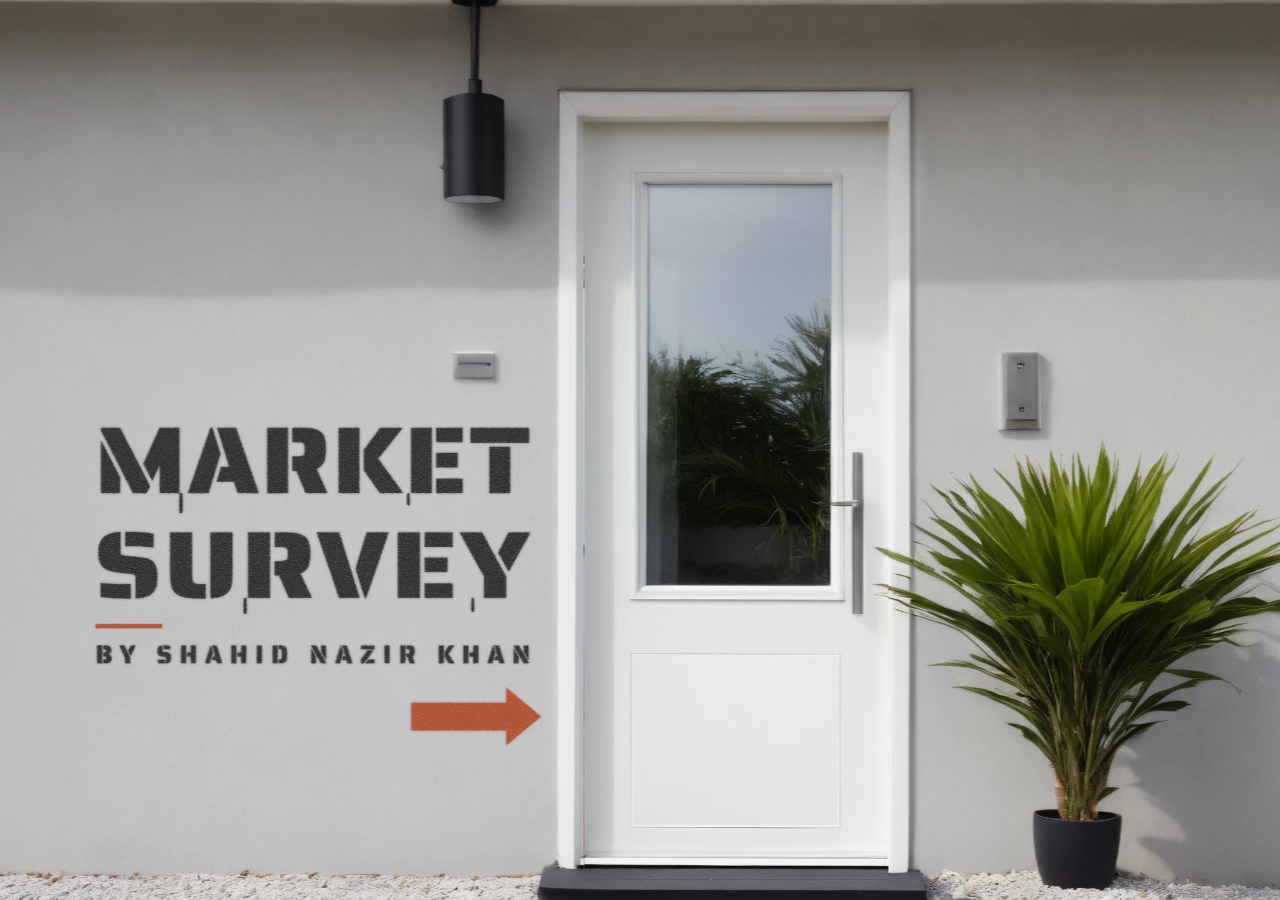
==== commit faa6a122: "Stop the flicker during camera moves The room photo is now its own GPU layer (will-change: transform" ====
--- a/index.html
+++ b/index.html
@@ -261,7 +261,10 @@
 .frame{background:transparent!important;box-shadow:none!important}
 .frame::before{display:none!important}
 .frame .face,.scene{display:none!important}
-#sceneimg{position:absolute;left:-13000px;top:-6000px;width:28000px;height:16000px;z-index:-2;pointer-events:none;user-select:none}
+/* anti-flicker: the room photo is its own GPU texture (scaled, never re-painted, during camera moves);
+   without this the browser re-rasterised it in tiles at every zoom step and unfinished tiles flashed */
+#sceneimg{position:absolute;left:-13000px;top:-6000px;width:28000px;height:16000px;z-index:-2;pointer-events:none;user-select:none;will-change:transform;backface-visibility:hidden}
+.glass{will-change:opacity}
 </style>
 </head>
 <body>
